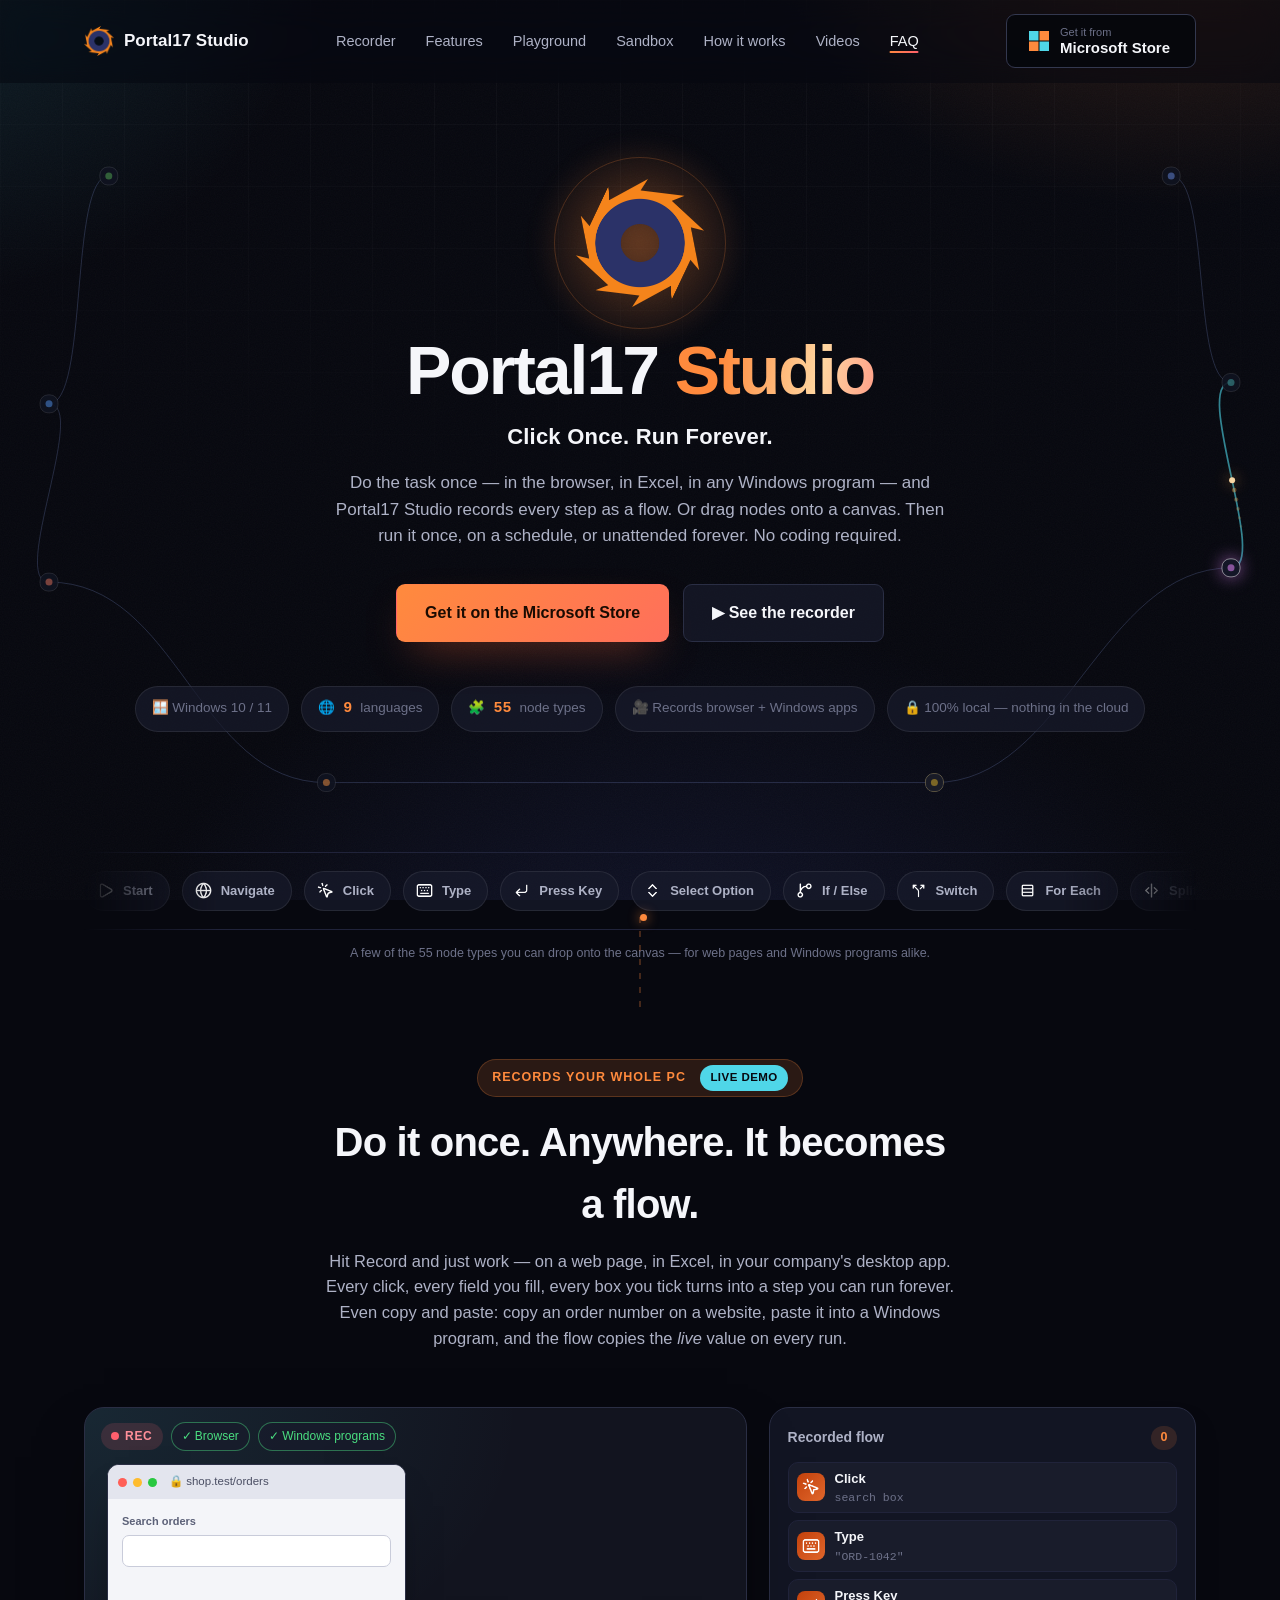
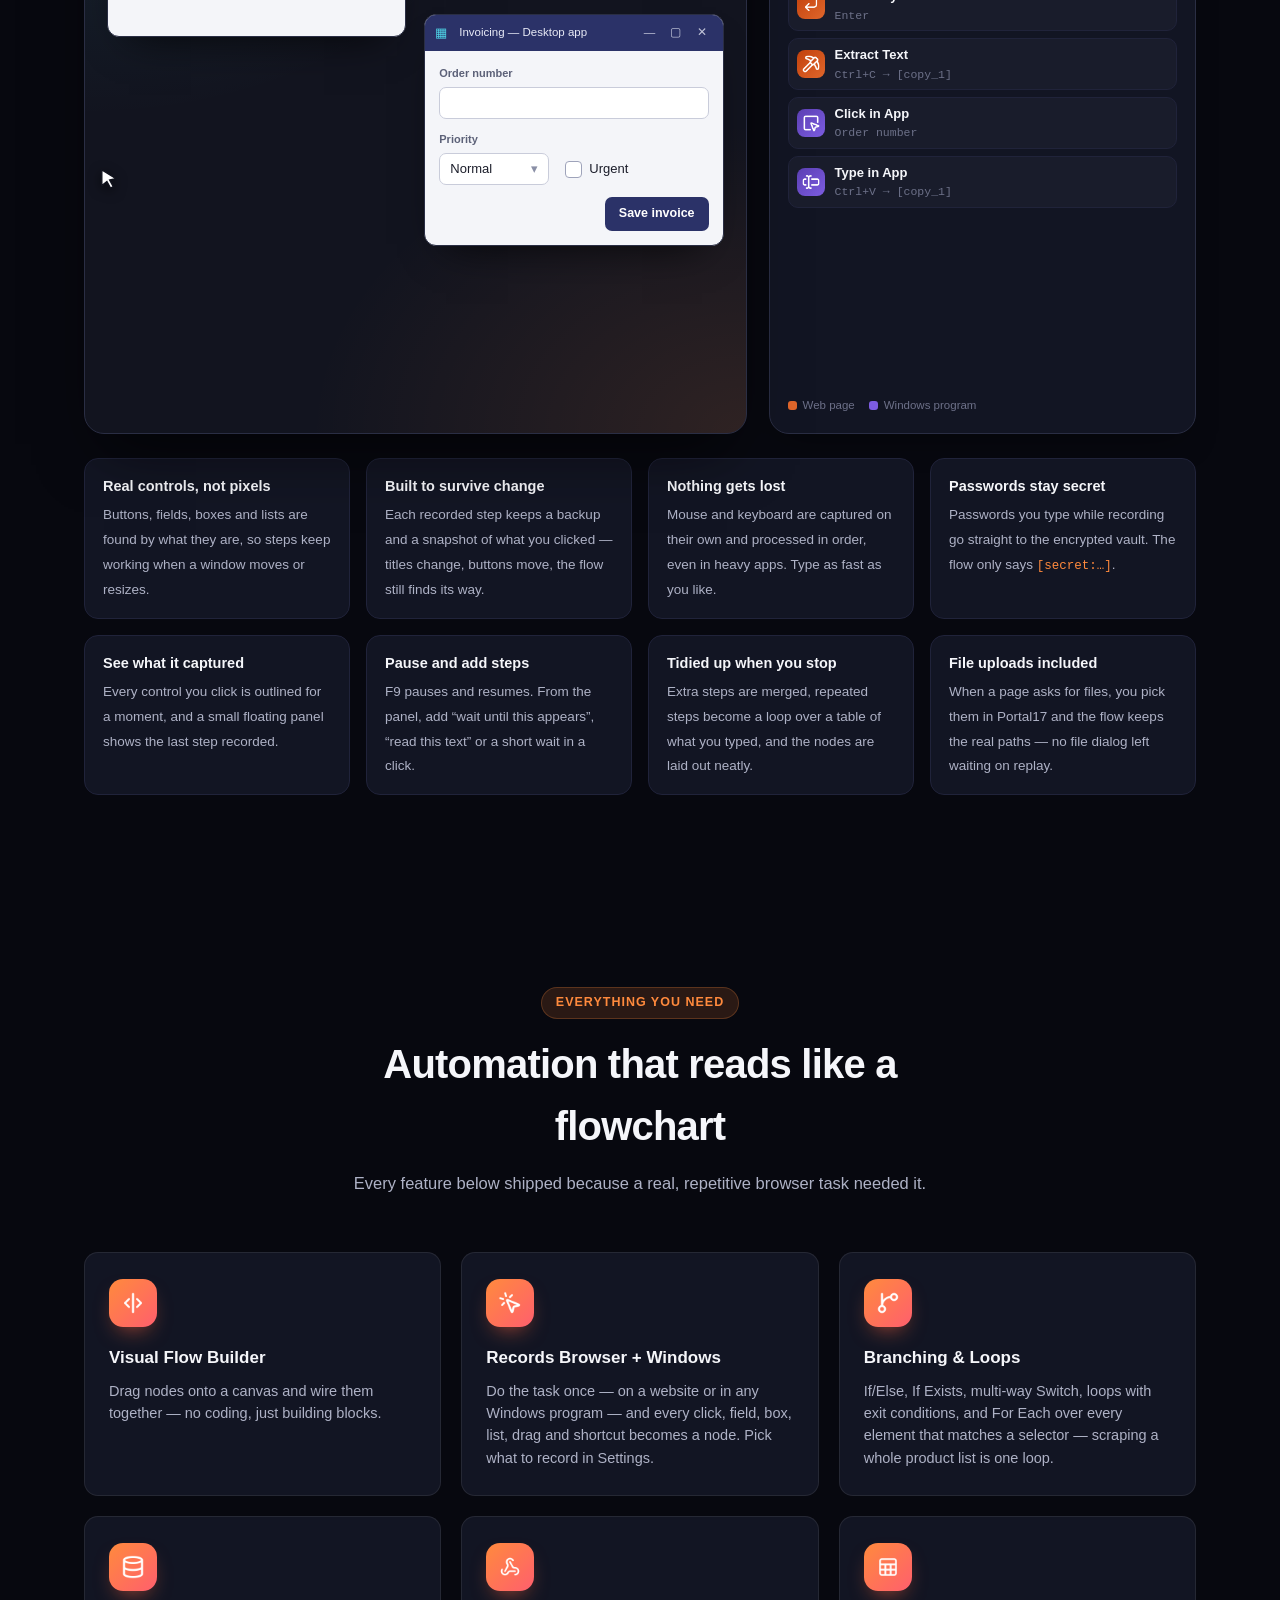
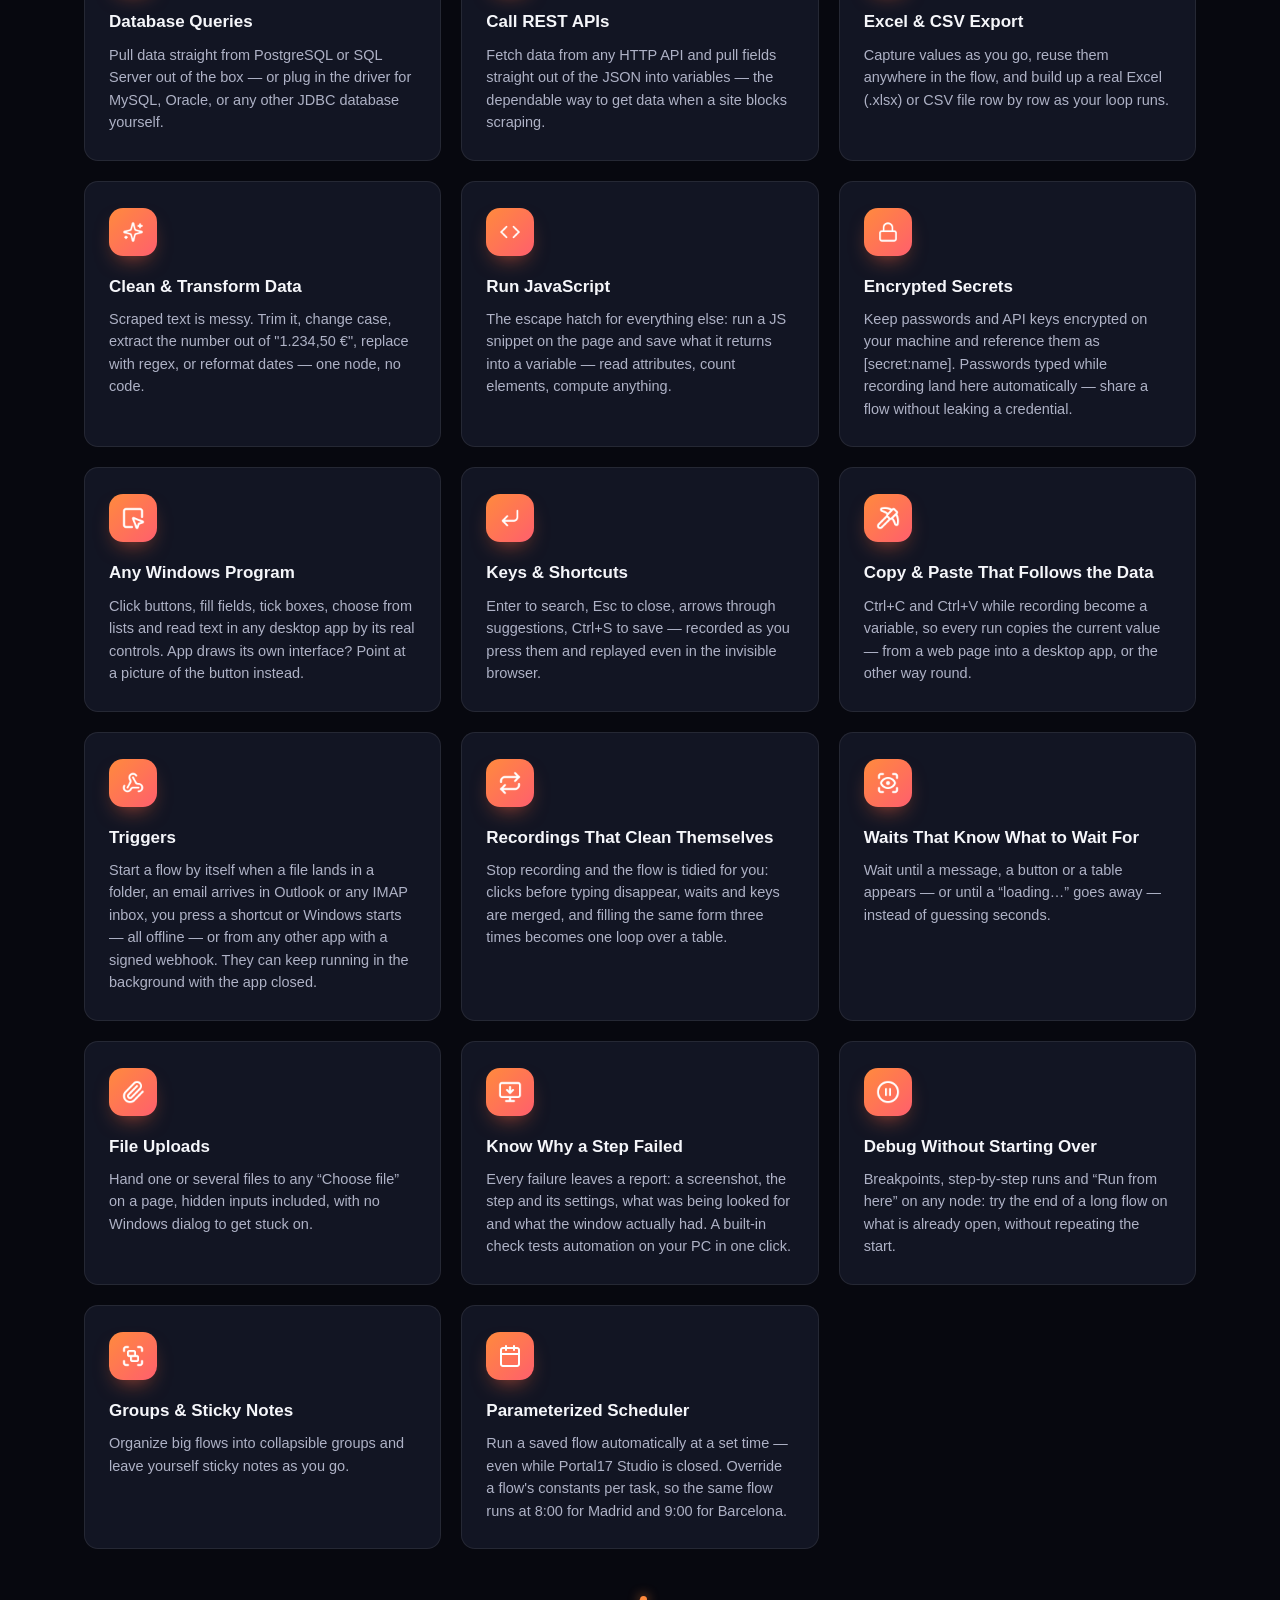
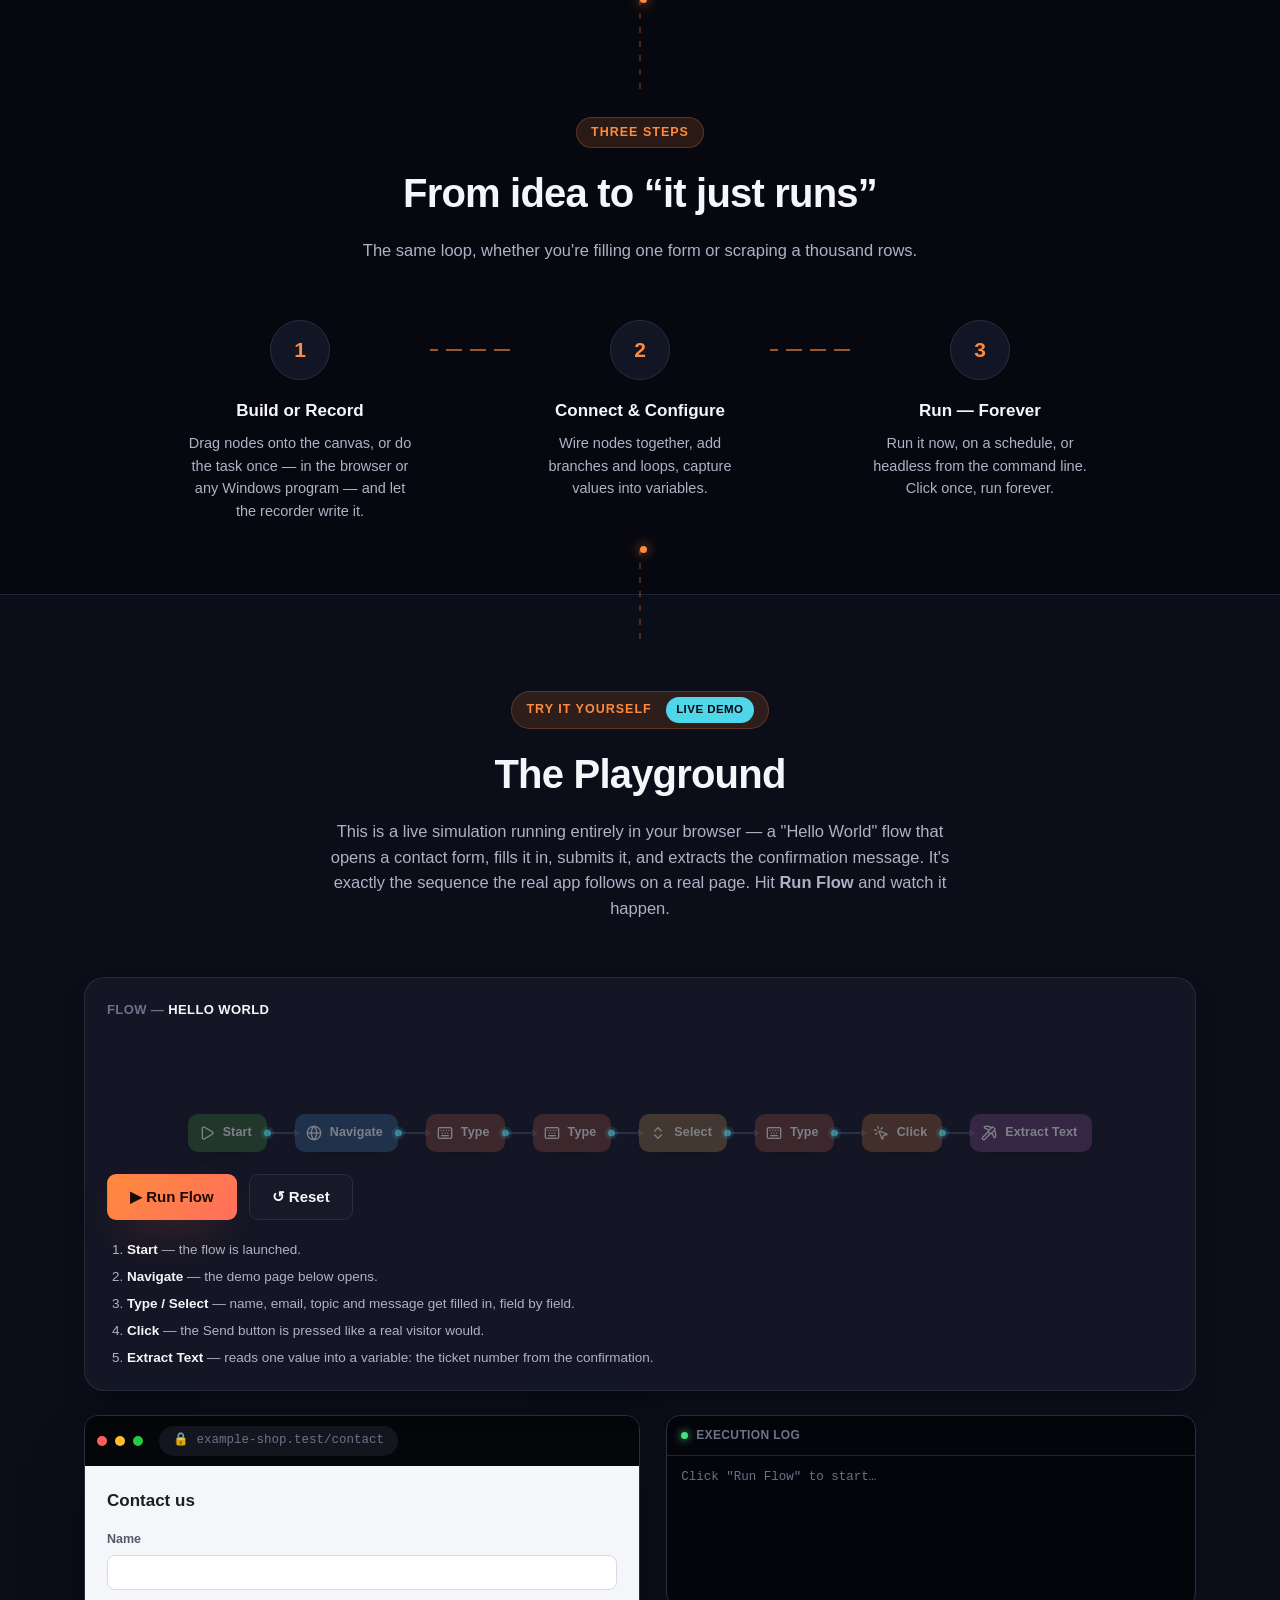
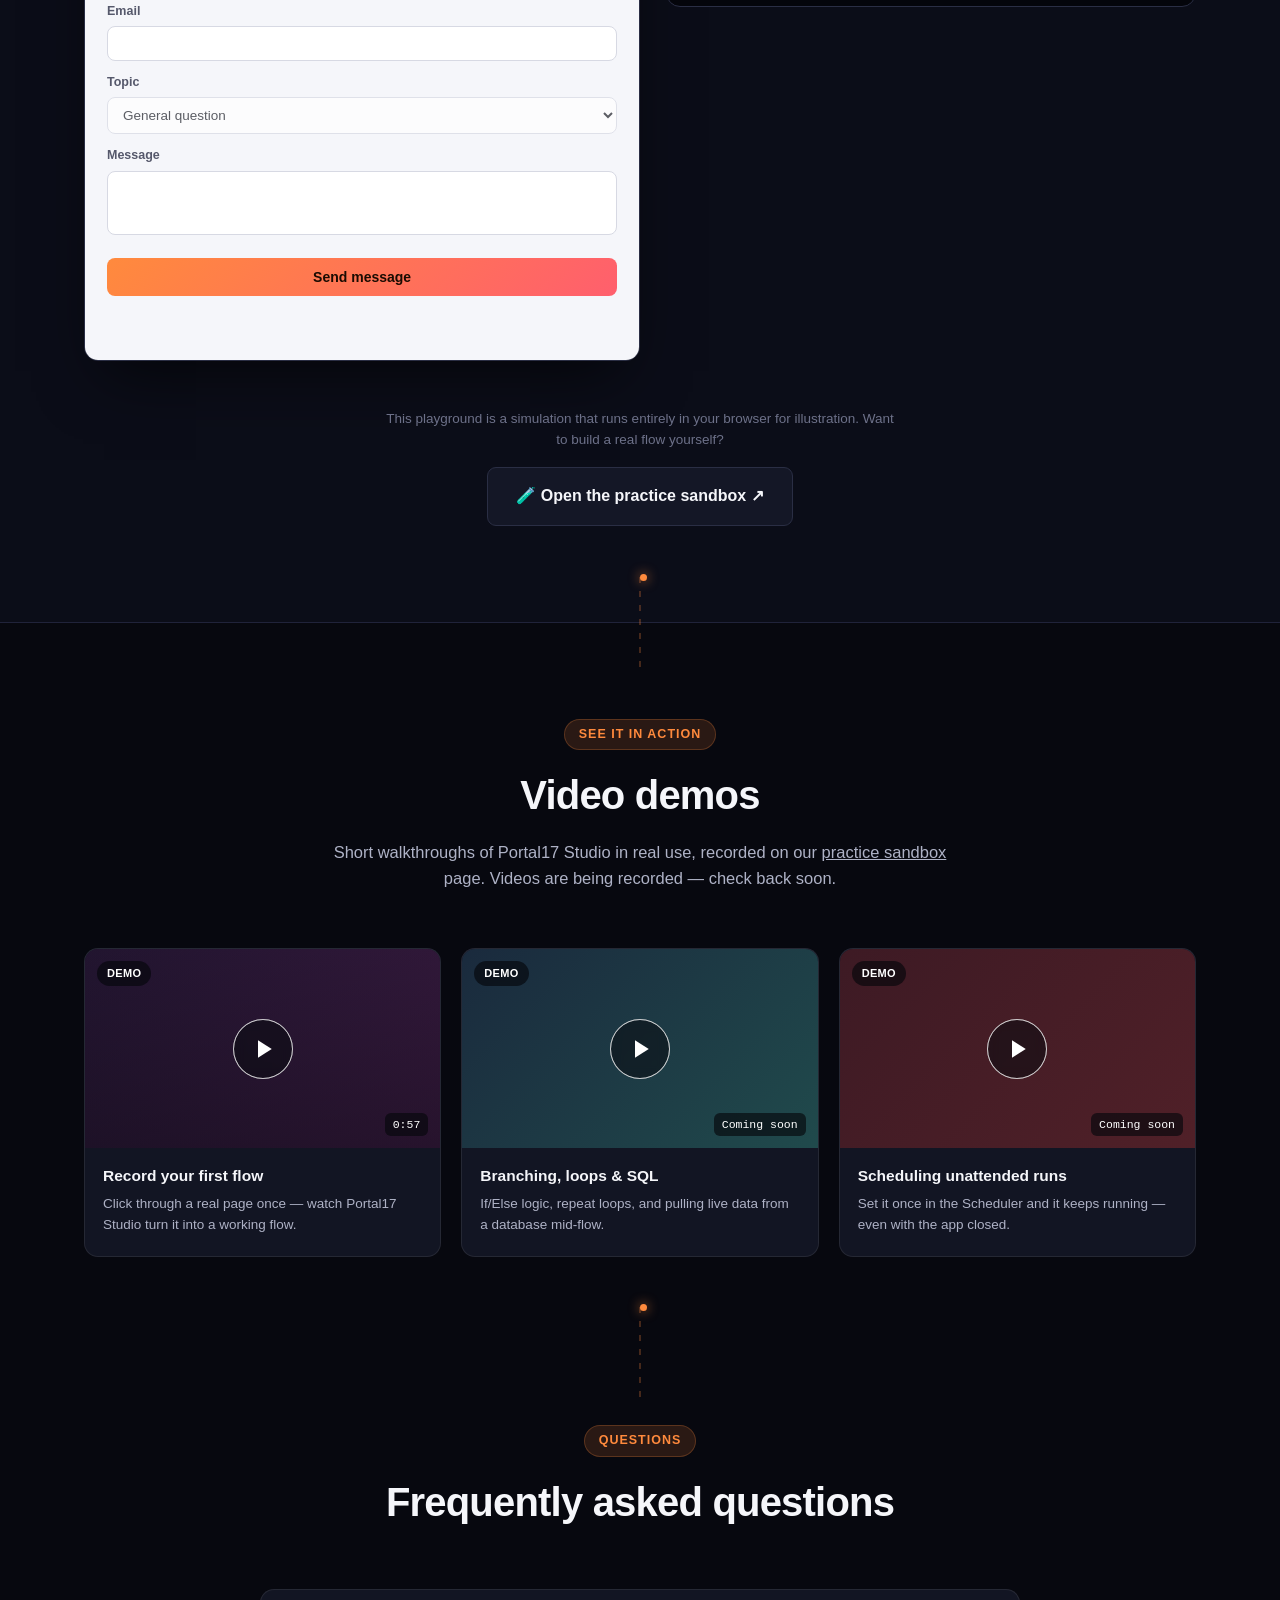
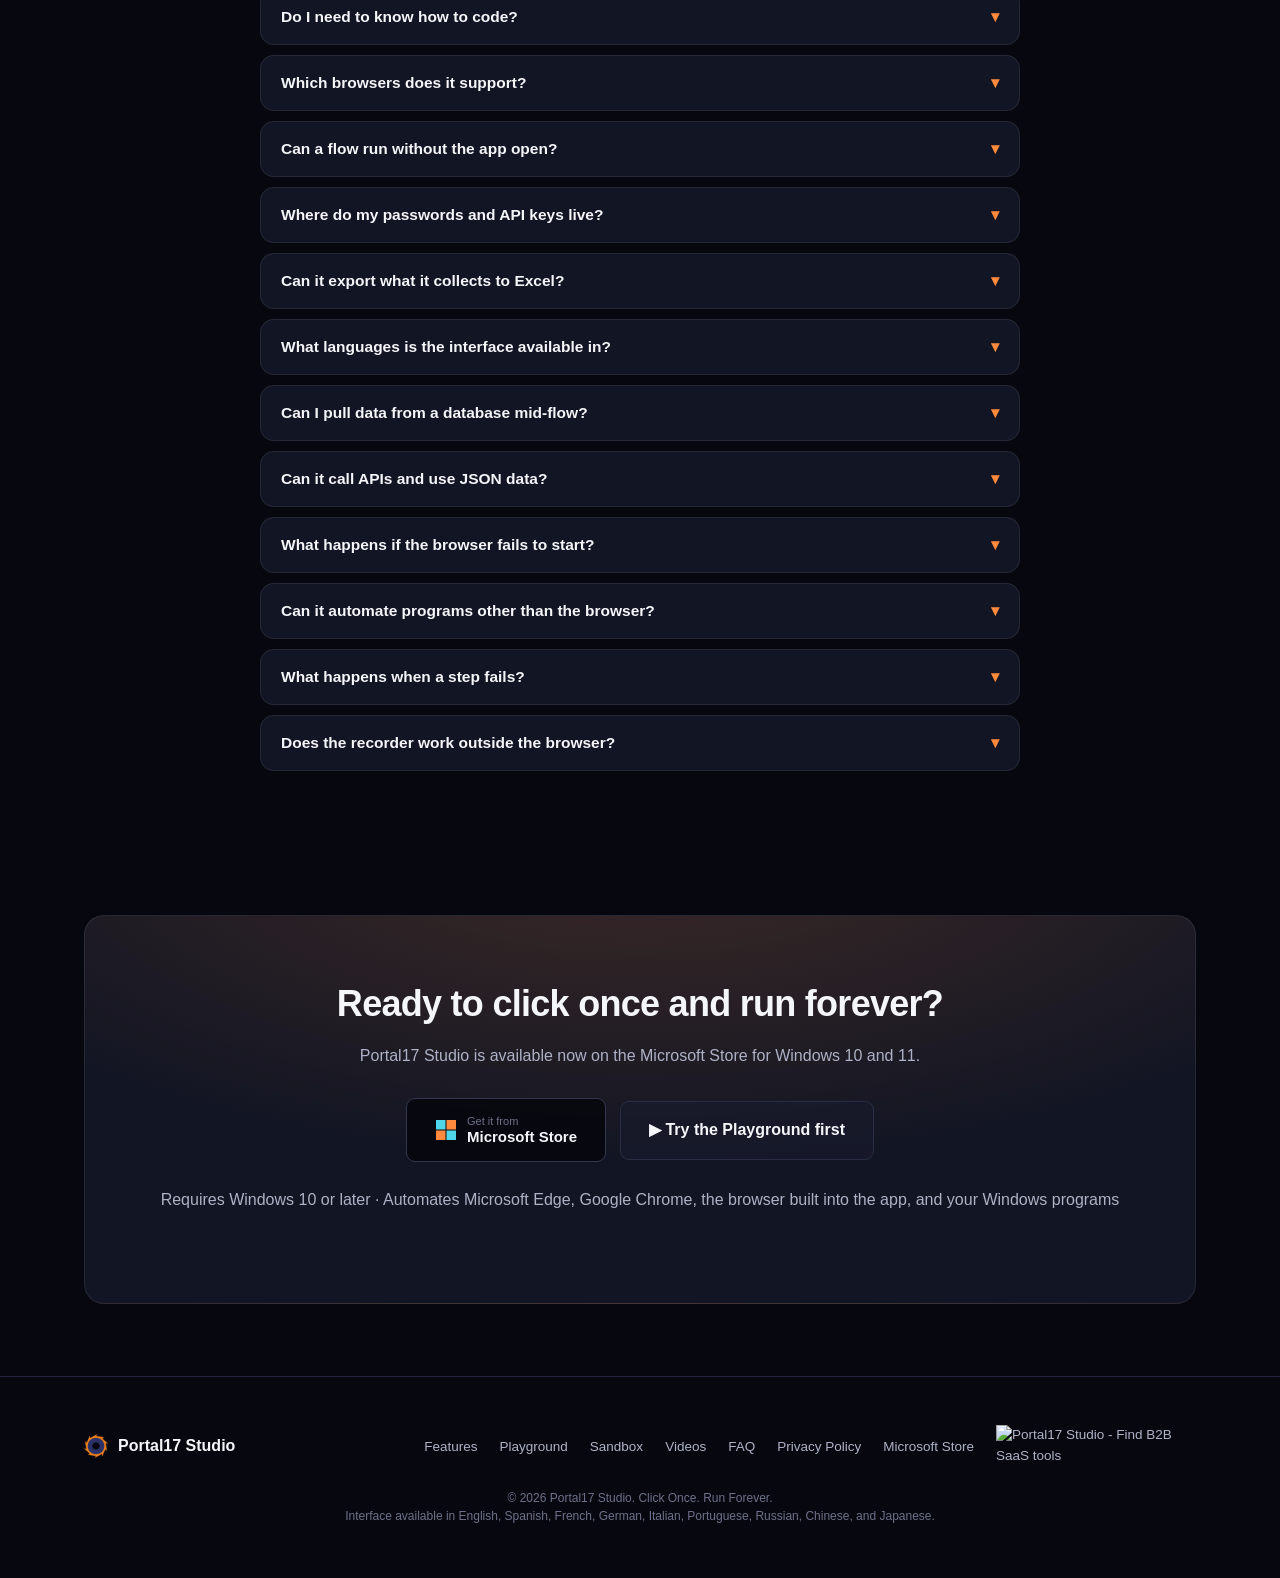
==== index.html @ 9a861558 "More nodes" ====
﻿<!DOCTYPE html>
<html lang="en">
<head>
<meta charset="UTF-8">
<meta name="viewport" content="width=device-width, initial-scale=1.0">
<title>Portal17 Studio — No-Code Automation for the Browser and Windows Apps</title>
<meta name="description" content="Portal17 Studio is no-code automation software for Windows: record what you do in the browser and in any Windows program, or build flows by dragging nodes. Fill forms, move data between web and desktop apps, extract data, and run flows on a schedule or from the command line. Available on the Microsoft Store.">
<meta name="keywords" content="browser automation, desktop automation, Windows app automation, RPA software, no-code automation, task automation software, record and replay, desktop recorder, automatizar navegador, automatizar Windows, automatización web, Windows automation tool">
<meta name="robots" content="index, follow">
<meta name="theme-color" content="#0a0b12">
<link rel="canonical" href="https://portal17studio.com/">

<meta property="og:type" content="website">
<meta property="og:site_name" content="Portal17 Studio">
<meta property="og:locale" content="en_US">
<meta property="og:url" content="https://portal17studio.com/">
<meta property="og:title" content="Portal17 Studio — No-Code Automation for the Browser and Windows Apps">
<meta property="og:description" content="Record what you do in the browser and in any Windows program — or drag nodes onto a canvas. No coding required. Click once, run forever.">
<meta property="og:image" content="https://portal17studio.com/assets/icon.png">

<meta name="twitter:card" content="summary_large_image">
<meta name="twitter:title" content="Portal17 Studio — No-Code Automation for the Browser and Windows Apps">
<meta name="twitter:description" content="Record what you do in the browser and in any Windows program — or drag nodes onto a canvas. No coding required. Click once, run forever.">
<meta name="twitter:image" content="https://portal17studio.com/assets/icon.png">

<link rel="icon" href="favicon.ico">
<link rel="stylesheet" href="css/style.css">

<script type="application/ld+json">
{
  "@context": "https://schema.org",
  "@type": "SoftwareApplication",
  "name": "Portal17 Studio",
  "url": "https://portal17studio.com/",
  "image": "https://portal17studio.com/assets/icon.png",
  "description": "Visual, node-based automation software for Windows. Record what you do in the browser and in any Windows program, or build flows by dragging nodes — no coding required. Fill forms, move data between web pages and desktop apps, extract data, and run flows on a schedule.",
  "applicationCategory": "BusinessApplication",
  "operatingSystem": "Windows 10, Windows 11",
  "inLanguage": ["en", "es", "fr", "de", "it", "pt", "ru", "zh", "ja"],
  "softwareHelp": "https://portal17studio.com/sandbox"
}
</script>
<script type="application/ld+json">
{
  "@context": "https://schema.org",
  "@type": "FAQPage",
  "mainEntity": [
    {
      "@type": "Question",
      "name": "Do I need to know how to code?",
      "acceptedAnswer": { "@type": "Answer", "text": "No. Flows are built by dragging nodes onto a canvas and connecting them, or by recording yourself performing the task once. No scripting required." }
    },
    {
      "@type": "Question",
      "name": "Which browsers does it support?",
      "acceptedAnswer": { "@type": "Answer", "text": "Microsoft Edge, Google Chrome, or the browser built into the app — pick your channel from Settings." }
    },
    {
      "@type": "Question",
      "name": "Can a flow run without the app open?",
      "acceptedAnswer": { "@type": "Answer", "text": "Yes. Use the built-in Scheduler to register a real Windows Scheduled Task, or trigger any saved flow from the command line in unattended mode — no window needed. Each scheduled task can even override the flow's constants, so one flow can run several times a day with different parameters." }
    },
    {
      "@type": "Question",
      "name": "Where do my passwords and API keys live?",
      "acceptedAnswer": { "@type": "Answer", "text": "In the encrypted Secrets vault, stored only on your machine — never inside the flow file. Your flow just references them as [secret:name], so you can share or back up a .portal file without leaking a single credential. Everything stays local; nothing is sent to any cloud." }
    },
    {
      "@type": "Question",
      "name": "Can it export what it collects to Excel?",
      "acceptedAnswer": { "@type": "Answer", "text": "Yes. The Export Excel node writes a real .xlsx file (and Export CSV covers plain CSV). Put it inside a loop and it builds the spreadsheet up one row per pass — headers are written automatically, and the Transform node cleans messy scraped values (prices, dates, spaces) before they land in a cell." }
    },
    {
      "@type": "Question",
      "name": "What languages is the interface available in?",
      "acceptedAnswer": { "@type": "Answer", "text": "English, Spanish, French, German, Italian, Portuguese, Russian, Chinese, and Japanese — switch anytime from Settings." }
    },
    {
      "@type": "Question",
      "name": "Can I pull data from a database mid-flow?",
      "acceptedAnswer": { "@type": "Answer", "text": "Yes, with the SQL Query node. PostgreSQL and SQL Server drivers are bundled — pick one and connect. MySQL, Oracle, or any other JDBC database works too: just drop that database's driver file into the app's drivers folder (one click opens it for you) and connect." }
    },
    {
      "@type": "Question",
      "name": "Can it call APIs and use JSON data?",
      "acceptedAnswer": { "@type": "Answer", "text": "Yes, with the Call API node. Make GET, POST, PUT, PATCH or DELETE requests, send headers and a body, then pull fields straight out of the JSON response into variables by their path. It's the reliable way to get data when a site blocks scraping." }
    },
    {
      "@type": "Question",
      "name": "What happens if the browser fails to start?",
      "acceptedAnswer": { "@type": "Answer", "text": "Portal17 Studio shows a clear warning instead of crashing, and disables Run/Record until you fix the browser settings and restart the engine — with one click, right from the toolbar." }
    },
    {
      "@type": "Question",
      "name": "Can it automate programs other than the browser?",
      "acceptedAnswer": { "@type": "Answer", "text": "Yes. The Windows app nodes work with the real controls of any program — click buttons, type into fields, tick boxes, choose from lists and read text — so they keep working when the window moves. For programs that draw their own interface you can point at a picture of the button instead. Launch Program, Wait for Window, Desktop Drag, Send Keys and Read Text on Screen (OCR) cover the rest." }
    },
    {
      "@type": "Question",
      "name": "Does the recorder work outside the browser?",
      "acceptedAnswer": { "@type": "Answer", "text": "Yes. In Settings → Recording, tick Browser, Windows programs, or both. Clicks, typing, check boxes, drop-downs, lists, drag and drop, the Enter key and shortcuts are all recorded as nodes — even copy and paste, which becomes a variable so the flow copies the live value on every run. Passwords you type are stored encrypted, never in the flow." }
    }
  ]
}
</script>
</head>
<body>
<div class="bg-glow"></div>

<!-- ============ NAV ============ -->
<header class="site-nav">
  <div class="container nav-inner" id="navInner">
    <a href="#top" class="brand">
      <img src="assets/icon.png" alt="Portal17 Studio logo">
      <span>Portal17 Studio</span>
    </a>
    <ul class="nav-links">
      <li><a href="#recorder">Recorder</a></li>
      <li><a href="#features">Features</a></li>
      <li><a href="#playground">Playground</a></li>
      <li><a href="sandbox">Sandbox</a></li>
      <li><a href="#how">How it works</a></li>
      <li><a href="#videos">Videos</a></li>
      <li><a href="#faq">FAQ</a></li>
    </ul>
    <div class="nav-cta">
      <a href="https://apps.microsoft.com/store/detail/9MX9PN25FSGB?cid=DevShareMCLPCS" class="btn btn-store" target="_blank" rel="noopener">
        <svg class="win-logo" viewBox="0 0 88 88" fill="none" xmlns="http://www.w3.org/2000/svg">
          <rect x="4" y="4" width="38" height="38" fill="#4fd6e8"/>
          <rect x="46" y="4" width="38" height="38" fill="#ff8a3d"/>
          <rect x="4" y="46" width="38" height="38" fill="#ff8a3d"/>
          <rect x="46" y="46" width="38" height="38" fill="#4fd6e8"/>
        </svg>
        <span class="store-label"><small>Get it from</small><strong>Microsoft Store</strong></span>
      </a>
      <button class="nav-toggle" id="navToggle" aria-label="Toggle menu">☰</button>
    </div>
  </div>
  <nav class="mobile-menu" id="mobileMenu">
    <a href="#recorder">Recorder</a>
    <a href="#features">Features</a>
    <a href="#playground">Playground</a>
    <a href="sandbox">Sandbox</a>
    <a href="#how">How it works</a>
    <a href="#videos">Videos</a>
    <a href="#faq">FAQ</a>
    <a href="https://apps.microsoft.com/store/detail/9MX9PN25FSGB?cid=DevShareMCLPCS" target="_blank" rel="noopener">Get it from Microsoft Store</a>
  </nav>
</header>

<div id="top"></div>

<!-- ============ HERO ============ -->
<section class="hero">
  <div class="container">
    <div class="hero-icon-wrap"><img src="assets/icon.png" alt="Portal17 Studio"></div>
    <h1>Portal17 <span class="accent-text">Studio</span></h1>
    <p class="hero-tagline">Click Once. Run Forever.</p>
    <p class="hero-sub">
      Do the task once — in the browser, in Excel, in any Windows program — and
      Portal17 Studio records every step as a flow. Or drag nodes onto a canvas.
      Then run it once, on a schedule, or unattended forever. No coding required.
    </p>
    <div class="hero-ctas">
      <a href="https://apps.microsoft.com/store/detail/9MX9PN25FSGB?cid=DevShareMCLPCS" class="btn btn-primary btn-lg" target="_blank" rel="noopener">Get it on the Microsoft Store</a>
      <a href="#recorder" class="btn btn-ghost btn-lg">▶ See the recorder</a>
    </div>
    <div class="hero-meta">
      <span>🪟 Windows 10 / 11</span>
      <span>🌐 <b data-count="9">9</b> languages</span>
      <span>🧩 <b data-count="55">55</b> node types</span>
      <span>🎥 Records browser + Windows apps</span>
      <span>🔒 100% local — nothing in the cloud</span>
    </div>
  </div>
</section>

<!-- ============ NODE MARQUEE ============
     Decorative strip of real node icons from the app. main.js duplicates the
     track so the loop closes without a seam. -->
<div class="container">
  <div class="node-marquee" aria-hidden="true">
    <div class="node-marquee-track">
      <span class="node-chip"><img src="assets/icons/start.png" alt="">Start</span>
      <span class="node-chip"><img src="assets/icons/navigate.png" alt="">Navigate</span>
      <span class="node-chip"><img src="assets/icons/click.png" alt="">Click</span>
      <span class="node-chip"><img src="assets/icons/type.png" alt="">Type</span>
      <span class="node-chip"><img src="assets/icons/press_key.png" alt="">Press Key</span>
      <span class="node-chip"><img src="assets/icons/select.png" alt="">Select Option</span>
      <span class="node-chip"><img src="assets/icons/if.png" alt="">If / Else</span>
      <span class="node-chip"><img src="assets/icons/switch.png" alt="">Switch</span>
      <span class="node-chip"><img src="assets/icons/foreach.png" alt="">For Each</span>
      <span class="node-chip"><img src="assets/icons/split.png" alt="">Split Variable</span>
      <span class="node-chip"><img src="assets/icons/set_variable.png" alt="">Set Variable</span>
      <span class="node-chip"><img src="assets/icons/transform.png" alt="">Transform</span>
      <span class="node-chip"><img src="assets/icons/extract_part.png" alt="">Extract Text</span>
      <span class="node-chip"><img src="assets/icons/code.png" alt="">Run JS</span>
      <span class="node-chip"><img src="assets/icons/api.png" alt="">Call API</span>
      <span class="node-chip"><img src="assets/icons/sql_query.png" alt="">SQL Query</span>
      <span class="node-chip"><img src="assets/icons/export_excel.png" alt="">Export Excel</span>
      <span class="node-chip"><img src="assets/icons/email.png" alt="">Send Email</span>
      <span class="node-chip"><img src="assets/icons/zip.png" alt="">Zip Folder</span>
      <span class="node-chip"><img src="assets/icons/calendar.png" alt="">Scheduler</span>
      <span class="node-chip chip-app"><img src="assets/icons/app_click.png" alt="">Click in App</span>
      <span class="node-chip chip-app"><img src="assets/icons/app_type.png" alt="">Type in App</span>
      <span class="node-chip chip-app"><img src="assets/icons/app_check.png" alt="">Check in App</span>
      <span class="node-chip chip-app"><img src="assets/icons/app_select.png" alt="">Select in App</span>
      <span class="node-chip chip-app"><img src="assets/icons/app_read.png" alt="">Read Text from App</span>
      <span class="node-chip chip-app"><img src="assets/icons/app_wait.png" alt="">Wait for App Element</span>
      <span class="node-chip"><img src="assets/icons/launch_program.png" alt="">Launch Program</span>
      <span class="node-chip"><img src="assets/icons/drag_drop_desktop.png" alt="">Desktop Drag</span>
      <span class="node-chip"><img src="assets/icons/screen_ocr.png" alt="">Read Text on Screen</span>
      <span class="node-chip"><img src="assets/icons/wait_window.png" alt="">Wait for Window</span>
      <span class="node-chip"><img src="assets/icons/screen_click.png" alt="">Click on Screen</span>
      <span class="node-chip"><img src="assets/icons/send_keys.png" alt="">Send Keys</span>
      <span class="node-chip"><img src="assets/icons/close_tab.png" alt="">Close Tab</span>
      <span class="node-chip"><img src="assets/icons/restart_browser.png" alt="">Restart Browser</span>
      <span class="node-chip"><img src="assets/icons/group_box.png" alt="">Group</span>
    </div>
  </div>
  <p class="marquee-caption">A few of the 55 node types you can drop onto the canvas — for web pages and Windows programs alike.</p>
</div>

<!-- ============ RECORDER ============
     Animated demo of the recorder: a cursor works across a web page and a
     Windows program, and every action pops into the recorded flow on the
     right. Driven by js/main.js (recorder demo); without JS it shows the
     finished flow. -->
<section id="recorder" class="recorder flow-step">
  <div class="container">
    <div class="section-header reveal">
      <span class="eyebrow">Records your whole PC <span class="demo-tag">Live demo</span></span>
      <h2>Do it once. Anywhere. It becomes a flow.</h2>
      <p>
        Hit Record and just work — on a web page, in Excel, in your company's desktop app.
        Every click, every field you fill, every box you tick turns into a step you can run forever.
        Even copy and paste: copy an order number on a website, paste it into a Windows program,
        and the flow copies the <em>live</em> value on every run.
      </p>
    </div>

    <div class="rec-demo reveal" id="recDemo">
      <div class="rec-stage" id="recStage">
        <div class="rec-toggles" aria-hidden="true">
          <span class="rec-badge"><i></i>REC</span>
          <span class="rec-toggle on">✓ Browser</span>
          <span class="rec-toggle on">✓ Windows programs</span>
        </div>

        <!-- web page -->
        <div class="rec-win rec-web">
          <div class="rec-win-bar"><span class="dot red"></span><span class="dot yellow"></span><span class="dot green"></span><span class="rec-url">🔒 shop.test/orders</span></div>
          <div class="rec-win-body">
            <div class="rec-field-label">Search orders</div>
            <div class="rec-input" data-rec="search"><span class="rec-text"></span><span class="rec-caret"></span></div>
            <div class="rec-result" data-rec="result">
              <span class="rec-result-tag">Order</span>
              <span class="rec-result-id" data-rec="orderid">ORD-1042</span>
              <span class="rec-result-name">Ana Ruiz · 3 items</span>
            </div>
          </div>
        </div>

        <!-- Windows program -->
        <div class="rec-win rec-app">
          <div class="rec-win-bar app"><span class="rec-app-icon">▦</span><span class="rec-url">Invoicing — Desktop app</span><span class="rec-winbtns">— ▢ ✕</span></div>
          <div class="rec-win-body">
            <div class="rec-field-label">Order number</div>
            <div class="rec-input" data-rec="appfield"><span class="rec-text"></span><span class="rec-caret"></span></div>
            <div class="rec-row">
              <div>
                <div class="rec-field-label">Priority</div>
                <div class="rec-combo" data-rec="combo"><span class="rec-text">Normal</span><span class="rec-chevron">▾</span></div>
              </div>
              <label class="rec-check" data-rec="check"><span class="rec-box"></span>Urgent</label>
            </div>
            <div class="rec-actions"><span class="rec-btn" data-rec="save">Save invoice</span></div>
          </div>
        </div>

        <div class="rec-cursor" id="recCursor" aria-hidden="true">
          <svg viewBox="0 0 24 24"><path d="M4 2l15 9.5-6.6 1.6 4 7.2-2.9 1.6-4-7.2L4 19z"/></svg>
          <span class="rec-keys" id="recKeys"></span>
        </div>
      </div>

      <div class="rec-flow">
        <div class="rec-flow-head">Recorded flow <span id="recCount">0</span></div>
        <ol class="rec-list" id="recList">
          <li class="rec-node web"><img src="assets/icons/click.png" alt=""><b>Click</b><small>search box</small></li>
          <li class="rec-node web"><img src="assets/icons/type.png" alt=""><b>Type</b><small>"ORD-1042"</small></li>
          <li class="rec-node web"><img src="assets/icons/press_key.png" alt=""><b>Press Key</b><small>Enter</small></li>
          <li class="rec-node web"><img src="assets/icons/extract_part.png" alt=""><b>Extract Text</b><small>Ctrl+C → [copy_1]</small></li>
          <li class="rec-node app"><img src="assets/icons/app_click.png" alt=""><b>Click in App</b><small>Order number</small></li>
          <li class="rec-node app"><img src="assets/icons/app_type.png" alt=""><b>Type in App</b><small>Ctrl+V → [copy_1]</small></li>
          <li class="rec-node app"><img src="assets/icons/app_select.png" alt=""><b>Select in App</b><small>Priority = High</small></li>
          <li class="rec-node app"><img src="assets/icons/app_check.png" alt=""><b>Check in App</b><small>Urgent ✓</small></li>
          <li class="rec-node app"><img src="assets/icons/app_click.png" alt=""><b>Click in App</b><small>Save invoice</small></li>
        </ol>
        <div class="rec-legend"><span class="web">Web page</span><span class="app">Windows program</span></div>
      </div>
    </div>

    <div class="rec-points">
      <div class="rec-point reveal"><b>Real controls, not pixels</b><span>Buttons, fields, boxes and lists are found by what they are, so steps keep working when a window moves or resizes.</span></div>
      <div class="rec-point reveal"><b>Built to survive change</b><span>Each recorded step keeps a backup and a snapshot of what you clicked — titles change, buttons move, the flow still finds its way.</span></div>
      <div class="rec-point reveal"><b>Nothing gets lost</b><span>Mouse and keyboard are captured on their own and processed in order, even in heavy apps. Type as fast as you like.</span></div>
      <div class="rec-point reveal"><b>Passwords stay secret</b><span>Passwords you type while recording go straight to the encrypted vault. The flow only says <code>[secret:…]</code>.</span></div>
      <div class="rec-point reveal"><b>See what it captured</b><span>Every control you click is outlined for a moment, and a small floating panel shows the last step recorded.</span></div>
      <div class="rec-point reveal"><b>Pause and add steps</b><span>F9 pauses and resumes. From the panel, add “wait until this appears”, “read this text” or a short wait in a click.</span></div>
      <div class="rec-point reveal"><b>Tidied up when you stop</b><span>Extra steps are merged, repeated steps become a loop over a table of what you typed, and the nodes are laid out neatly.</span></div>
      <div class="rec-point reveal"><b>File uploads included</b><span>When a page asks for files, you pick them in Portal17 and the flow keeps the real paths — no file dialog left waiting on replay.</span></div>
    </div>
  </div>
</section>

<!-- ============ FEATURES ============ -->
<section id="features">
  <div class="container">
    <div class="section-header reveal">
      <span class="eyebrow">Everything you need</span>
      <h2>Automation that reads like a flowchart</h2>
      <p>Every feature below shipped because a real, repetitive browser task needed it.</p>
    </div>
    <div class="feature-grid">

      <div class="feature-card reveal">
        <div class="feature-icon"><img src="assets/icons/split.png" alt=""></div>
        <h3>Visual Flow Builder</h3>
        <p>Drag nodes onto a canvas and wire them together — no coding, just building blocks.</p>
      </div>

      <div class="feature-card reveal">
        <div class="feature-icon"><img src="assets/icons/click.png" alt=""></div>
        <h3>Records Browser + Windows</h3>
        <p>Do the task once — on a website or in any Windows program — and every click, field, box, list, drag and shortcut becomes a node. Pick what to record in Settings.</p>
      </div>

      <div class="feature-card reveal">
        <div class="feature-icon"><img src="assets/icons/if.png" alt=""></div>
        <h3>Branching &amp; Loops</h3>
        <p>If/Else, If Exists, multi-way Switch, loops with exit conditions, and For Each over every element that matches a selector — scraping a whole product list is one loop.</p>
      </div>

      <div class="feature-card reveal">
        <div class="feature-icon"><img src="assets/icons/sql_query.png" alt=""></div>
        <h3>Database Queries</h3>
        <p>Pull data straight from PostgreSQL or SQL Server out of the box — or plug in the driver for MySQL, Oracle, or any other JDBC database yourself.</p>
      </div>

      <div class="feature-card reveal">
        <div class="feature-icon"><img src="assets/icons/api.png" alt=""></div>
        <h3>Call REST APIs</h3>
        <p>Fetch data from any HTTP API and pull fields straight out of the JSON into variables — the dependable way to get data when a site blocks scraping.</p>
      </div>

      <div class="feature-card reveal">
        <div class="feature-icon"><img src="assets/icons/export_excel.png" alt=""></div>
        <h3>Excel &amp; CSV Export</h3>
        <p>Capture values as you go, reuse them anywhere in the flow, and build up a real Excel (.xlsx) or CSV file row by row as your loop runs.</p>
      </div>

      <div class="feature-card reveal">
        <div class="feature-icon"><img src="assets/icons/transform.png" alt=""></div>
        <h3>Clean &amp; Transform Data</h3>
        <p>Scraped text is messy. Trim it, change case, extract the number out of "1.234,50 €", replace with regex, or reformat dates — one node, no code.</p>
      </div>

      <div class="feature-card reveal">
        <div class="feature-icon"><img src="assets/icons/code.png" alt=""></div>
        <h3>Run JavaScript</h3>
        <p>The escape hatch for everything else: run a JS snippet on the page and save what it returns into a variable — read attributes, count elements, compute anything.</p>
      </div>

      <div class="feature-card reveal">
        <div class="feature-icon"><img src="assets/icons/secrets.png" alt=""></div>
        <h3>Encrypted Secrets</h3>
        <p>Keep passwords and API keys encrypted on your machine and reference them as [secret:name]. Passwords typed while recording land here automatically — share a flow without leaking a credential.</p>
      </div>

      <div class="feature-card reveal">
        <div class="feature-icon"><img src="assets/icons/app_click.png" alt=""></div>
        <h3>Any Windows Program</h3>
        <p>Click buttons, fill fields, tick boxes, choose from lists and read text in any desktop app by its real controls. App draws its own interface? Point at a picture of the button instead.</p>
      </div>

      <div class="feature-card reveal">
        <div class="feature-icon"><img src="assets/icons/press_key.png" alt=""></div>
        <h3>Keys &amp; Shortcuts</h3>
        <p>Enter to search, Esc to close, arrows through suggestions, Ctrl+S to save — recorded as you press them and replayed even in the invisible browser.</p>
      </div>

      <div class="feature-card reveal">
        <div class="feature-icon"><img src="assets/icons/extract_part.png" alt=""></div>
        <h3>Copy &amp; Paste That Follows the Data</h3>
        <p>Ctrl+C and Ctrl+V while recording become a variable, so every run copies the current value — from a web page into a desktop app, or the other way round.</p>
      </div>

      <div class="feature-card reveal">
        <div class="feature-icon"><img src="assets/icons/webhook.png" alt=""></div>
        <h3>Triggers</h3>
        <p>Start a flow by itself when a file lands in a folder, an email arrives in Outlook or any IMAP inbox, you press a shortcut or Windows starts &mdash; all offline &mdash; or from any other app with a signed webhook. They can keep running in the background with the app closed.</p>
      </div>

      <div class="feature-card reveal">
        <div class="feature-icon"><img src="assets/icons/loop.png" alt=""></div>
        <h3>Recordings That Clean Themselves</h3>
        <p>Stop recording and the flow is tidied for you: clicks before typing disappear, waits and keys are merged, and filling the same form three times becomes one loop over a table.</p>
      </div>

      <div class="feature-card reveal">
        <div class="feature-icon"><img src="assets/icons/wait_element.png" alt=""></div>
        <h3>Waits That Know What to Wait For</h3>
        <p>Wait until a message, a button or a table appears — or until a “loading…” goes away — instead of guessing seconds.</p>
      </div>

      <div class="feature-card reveal">
        <div class="feature-icon"><img src="assets/icons/upload_file.png" alt=""></div>
        <h3>File Uploads</h3>
        <p>Hand one or several files to any “Choose file” on a page, hidden inputs included, with no Windows dialog to get stuck on.</p>
      </div>

      <div class="feature-card reveal">
        <div class="feature-icon"><img src="assets/icons/desktop_screenshot.png" alt=""></div>
        <h3>Know Why a Step Failed</h3>
        <p>Every failure leaves a report: a screenshot, the step and its settings, what was being looked for and what the window actually had. A built-in check tests automation on your PC in one click.</p>
      </div>

      <div class="feature-card reveal">
        <div class="feature-icon"><img src="assets/icons/pause.png" alt=""></div>
        <h3>Debug Without Starting Over</h3>
        <p>Breakpoints, step-by-step runs and “Run from here” on any node: try the end of a long flow on what is already open, without repeating the start.</p>
      </div>

      <div class="feature-card reveal">
        <div class="feature-icon"><img src="assets/icons/group_box.png" alt=""></div>
        <h3>Groups &amp; Sticky Notes</h3>
        <p>Organize big flows into collapsible groups and leave yourself sticky notes as you go.</p>
      </div>

      <div class="feature-card reveal">
        <div class="feature-icon"><img src="assets/icons/calendar.png" alt=""></div>
        <h3>Parameterized Scheduler</h3>
        <p>Run a saved flow automatically at a set time — even while Portal17 Studio is closed. Override a flow's constants per task, so the same flow runs at 8:00 for Madrid and 9:00 for Barcelona.</p>
      </div>

    </div>
  </div>
</section>

<!-- ============ HOW IT WORKS ============ -->
<section id="how" class="tight flow-step">
  <div class="container">
    <div class="section-header reveal">
      <span class="eyebrow">Three steps</span>
      <h2>From idea to “it just runs”</h2>
      <p>The same loop, whether you're filling one form or scraping a thousand rows.</p>
    </div>
    <div class="how-steps">
      <div class="how-step reveal">
        <div class="how-num">1</div>
        <h3>Build or Record</h3>
        <p>Drag nodes onto the canvas, or do the task once — in the browser or any Windows program — and let the recorder write it.</p>
      </div>
      <div class="how-wire"></div>
      <div class="how-step reveal">
        <div class="how-num">2</div>
        <h3>Connect &amp; Configure</h3>
        <p>Wire nodes together, add branches and loops, capture values into variables.</p>
      </div>
      <div class="how-wire"></div>
      <div class="how-step reveal">
        <div class="how-num">3</div>
        <h3>Run — Forever</h3>
        <p>Run it now, on a schedule, or headless from the command line. Click once, run forever.</p>
      </div>
    </div>
  </div>
</section>

<!-- ============ PLAYGROUND ============ -->
<section id="playground" class="playground flow-step">
  <div class="container">
    <div class="section-header reveal">
      <span class="eyebrow">Try it yourself <span class="demo-tag">Live demo</span></span>
      <h2>The Playground</h2>
      <p>
        This is a live simulation running entirely in your browser — a "Hello World" flow
        that opens a contact form, fills it in, submits it, and extracts the confirmation
        message. It's exactly the sequence the real app follows on a real page. Hit
        <strong>Run Flow</strong> and watch it happen.
      </p>
    </div>

    <!-- flow canvas: its own full-width row so the node chain always has
         room to breathe and never needs horizontal scrolling -->
    <div class="pg-panel reveal">
      <div class="pg-panel-header">Flow — <strong>Hello World</strong></div>

      <div class="pg-canvas" id="pgCanvas">
        <div class="pg-node" data-step="1" style="--node-color:#186b18;">
          <div class="pg-node-chip"><img src="assets/icons/start.png" alt=""><span class="pg-node-label">Start</span></div>
          <div class="pg-node-tip">Every flow begins here. Nothing runs before this node fires.</div>
        </div>
        <div class="pg-wire"></div>
        <div class="pg-node" data-step="2" style="--node-color:#18569e;">
          <div class="pg-node-chip"><img src="assets/icons/navigate.png" alt=""><span class="pg-node-label">Navigate</span></div>
          <div class="pg-node-tip">Opens the target page — here, our demo contact form.</div>
        </div>
        <div class="pg-wire"></div>
        <div class="pg-node" data-step="3" style="--node-color:#8c3527;">
          <div class="pg-node-chip"><img src="assets/icons/type.png" alt=""><span class="pg-node-label">Type</span></div>
          <div class="pg-node-tip">Types the name into the Name field, one character at a time.</div>
        </div>
        <div class="pg-wire"></div>
        <div class="pg-node" data-step="4" style="--node-color:#8c3527;">
          <div class="pg-node-chip"><img src="assets/icons/type.png" alt=""><span class="pg-node-label">Type</span></div>
          <div class="pg-node-tip">Types the email address into the Email field.</div>
        </div>
        <div class="pg-wire"></div>
        <div class="pg-node" data-step="5" style="--node-color:#8c5f23;">
          <div class="pg-node-chip"><img src="assets/icons/select.png" alt=""><span class="pg-node-label">Select</span></div>
          <div class="pg-node-tip">Picks an option from the Topic dropdown.</div>
        </div>
        <div class="pg-wire"></div>
        <div class="pg-node" data-step="6" style="--node-color:#8c3527;">
          <div class="pg-node-chip"><img src="assets/icons/type.png" alt=""><span class="pg-node-label">Type</span></div>
          <div class="pg-node-tip">Types the message into the Message field.</div>
        </div>
        <div class="pg-wire"></div>
        <div class="pg-node" data-step="7" style="--node-color:#994717;">
          <div class="pg-node-chip"><img src="assets/icons/click.png" alt=""><span class="pg-node-label">Click</span></div>
          <div class="pg-node-tip">Presses the Send message button and waits for the page to respond.</div>
        </div>
        <div class="pg-wire"></div>
        <div class="pg-node" data-step="8" style="--node-color:#713585;">
          <div class="pg-node-chip"><img src="assets/icons/extract_part.png" alt=""><span class="pg-node-label">Extract Text</span></div>
          <div class="pg-node-tip">Reads the ticket number from the confirmation into a variable — one Extract Text node captures one value.</div>
        </div>
      </div>

      <div class="pg-controls">
        <button id="pgRun" class="btn btn-primary">▶ Run Flow</button>
        <button id="pgReset" class="btn btn-ghost">↺ Reset</button>
      </div>

      <ol class="pg-steps-explainer">
        <li><strong>Start</strong> — the flow is launched.</li>
        <li><strong>Navigate</strong> — the demo page below opens.</li>
        <li><strong>Type / Select</strong> — name, email, topic and message get filled in, field by field.</li>
        <li><strong>Click</strong> — the Send button is pressed like a real visitor would.</li>
        <li><strong>Extract Text</strong> — reads one value into a variable: the ticket number from the confirmation.</li>
      </ol>
    </div>

    <!-- fake browser + console, side by side below the flow -->
    <div class="pg-demo-row">
      <div class="reveal">
        <div class="fake-browser">
          <div class="fake-browser-bar">
            <span class="dot red"></span><span class="dot yellow"></span><span class="dot green"></span>
            <div class="fake-url">🔒 example-shop.test/contact</div>
          </div>
          <div class="fake-page">
            <h3>Contact us</h3>
            <label for="pgName">Name</label>
            <input id="pgName" type="text" readonly>
            <label for="pgEmail">Email</label>
            <input id="pgEmail" type="text" readonly>
            <label for="pgTopic">Topic</label>
            <select id="pgTopic" disabled>
              <option>General question</option>
              <option>Support</option>
              <option>Billing</option>
            </select>
            <label for="pgMessage">Message</label>
            <textarea id="pgMessage" readonly></textarea>
            <button id="pgSubmit" class="fake-submit" disabled>Send message</button>
            <div id="pgConfirmation" class="pg-confirmation"></div>
          </div>
        </div>
      </div>

      <div class="reveal">
        <div class="pg-console">
          <div class="pg-console-header">Execution log</div>
          <div class="pg-console-body" id="pgConsoleBody">
            <p class="muted">Click "Run Flow" to start…</p>
          </div>
        </div>

        <div class="pg-vars" id="pgVars"></div>
      </div>
    </div>

    <div class="pg-sandbox-cta reveal">
      <p>
        This playground is a simulation that runs entirely in your browser for illustration.
        Want to build a real flow yourself?
      </p>
      <a href="sandbox" class="btn btn-ghost btn-lg">🧪 Open the practice sandbox ↗</a>
    </div>
  </div>
</section>

<!-- ============ VIDEOS ============ -->
<section id="videos" class="flow-step">
  <div class="container">
    <div class="section-header reveal">
      <span class="eyebrow">See it in action</span>
      <h2>Video demos</h2>
      <p>Short walkthroughs of Portal17 Studio in real use, recorded on our <a href="sandbox">practice sandbox</a> page. Videos are being recorded — check back soon.</p>
    </div>

    <div class="video-grid">

      <div class="video-card reveal">
        <div class="video-thumb vthumb-1" data-video="assets/videos/demo-recording.mp4" data-title="Record your first flow">
          <video class="video-thumb-media" src="assets/videos/demo-recording.mp4#t=9"
                 preload="metadata" muted playsinline tabindex="-1" aria-hidden="true"></video>
          <span class="video-badge">Demo</span>
          <span class="video-len">0:57</span>
          <button class="play-btn" aria-label="Play video">
            <svg viewBox="0 0 24 24"><path d="M8 5v14l11-7z"/></svg>
          </button>
        </div>
        <div class="video-card-body">
          <h3>Record your first flow</h3>
          <p>Click through a real page once — watch Portal17 Studio turn it into a working flow.</p>
        </div>
      </div>

      <div class="video-card reveal">
        <div class="video-thumb vthumb-2" data-video="assets/videos/demo-branching.mp4" data-title="Branching, loops &amp; SQL">
          <span class="video-badge">Demo</span>
          <button class="play-btn" aria-label="Play video">
            <svg viewBox="0 0 24 24"><path d="M8 5v14l11-7z"/></svg>
          </button>
          <span class="video-len">Coming soon</span>
        </div>
        <div class="video-card-body">
          <h3>Branching, loops &amp; SQL</h3>
          <p>If/Else logic, repeat loops, and pulling live data from a database mid-flow.</p>
        </div>
      </div>

      <div class="video-card reveal">
        <div class="video-thumb vthumb-3" data-video="assets/videos/demo-scheduler.mp4" data-title="Scheduling unattended runs">
          <span class="video-badge">Demo</span>
          <button class="play-btn" aria-label="Play video">
            <svg viewBox="0 0 24 24"><path d="M8 5v14l11-7z"/></svg>
          </button>
          <span class="video-len">Coming soon</span>
        </div>
        <div class="video-card-body">
          <h3>Scheduling unattended runs</h3>
          <p>Set it once in the Scheduler and it keeps running — even with the app closed.</p>
        </div>
      </div>

    </div>
  </div>
</section>

<!-- video modal -->
<div class="video-modal" id="videoModal">
  <div class="video-modal-inner">
    <div class="video-modal-head">
      <h4 id="videoModalTitle">Demo</h4>
      <button class="video-modal-close" id="videoModalClose" aria-label="Close">✕</button>
    </div>
    <div id="videoModalBody"></div>
  </div>
</div>

<!-- ============ FAQ ============ -->
<section id="faq" class="tight flow-step">
  <div class="container">
    <div class="section-header reveal">
      <span class="eyebrow">Questions</span>
      <h2>Frequently asked questions</h2>
    </div>
    <div class="faq-list">

      <div class="faq-item reveal">
        <button class="faq-q">Do I need to know how to code? <span class="chev">▾</span></button>
        <div class="faq-a"><div class="faq-a-inner">No. Flows are built by dragging nodes onto a canvas and connecting them, or by recording yourself performing the task once. No scripting required.</div></div>
      </div>

      <div class="faq-item reveal">
        <button class="faq-q">Which browsers does it support? <span class="chev">▾</span></button>
        <div class="faq-a"><div class="faq-a-inner">Microsoft Edge, Google Chrome, or the browser built into the app — pick your channel from Settings.</div></div>
      </div>

      <div class="faq-item reveal">
        <button class="faq-q">Can a flow run without the app open? <span class="chev">▾</span></button>
        <div class="faq-a"><div class="faq-a-inner">Yes. Use the built-in Scheduler to register a real Windows Scheduled Task, or trigger any saved flow from the command line in unattended mode — no window needed. Each scheduled task can even override the flow's constants, so one flow can run several times a day with different parameters. Triggers (folders, email, shortcuts, webhooks) can also run in the background, starting with Windows, while the app is closed.</div></div>
      </div>

      <div class="faq-item reveal">
        <button class="faq-q">Where do my passwords and API keys live? <span class="chev">▾</span></button>
        <div class="faq-a"><div class="faq-a-inner">In the encrypted Secrets vault, stored only on your machine — never inside the flow file. Your flow just references them as [secret:name], so you can share or back up a .portal file without leaking a single credential. Everything stays local; nothing is sent to any cloud.</div></div>
      </div>

      <div class="faq-item reveal">
        <button class="faq-q">Can it export what it collects to Excel? <span class="chev">▾</span></button>
        <div class="faq-a"><div class="faq-a-inner">Yes. The Export Excel node writes a real .xlsx file (and Export CSV covers plain CSV). Put it inside a loop and it builds the spreadsheet up one row per pass — headers are written automatically, and the Transform node cleans messy scraped values (prices, dates, spaces) before they land in a cell.</div></div>
      </div>

      <div class="faq-item reveal">
        <button class="faq-q">What languages is the interface available in? <span class="chev">▾</span></button>
        <div class="faq-a"><div class="faq-a-inner">English, Spanish, French, German, Italian, Portuguese, Russian, Chinese, and Japanese — switch anytime from Settings.</div></div>
      </div>

      <div class="faq-item reveal">
        <button class="faq-q">Can I pull data from a database mid-flow? <span class="chev">▾</span></button>
        <div class="faq-a"><div class="faq-a-inner">Yes, with the SQL Query node. PostgreSQL and SQL Server drivers are bundled — pick one and connect. MySQL, Oracle, or any other JDBC database works too: just drop that database's driver file into the app's drivers folder (one click opens it for you) and connect.</div></div>
      </div>

      <div class="faq-item reveal">
        <button class="faq-q">Can it call APIs and use JSON data? <span class="chev">▾</span></button>
        <div class="faq-a"><div class="faq-a-inner">Yes, with the Call API node. Make GET, POST, PUT, PATCH or DELETE requests, send headers and a body, then pull fields straight out of the JSON response into variables by their path. It's the reliable way to get data when a site blocks scraping.</div></div>
      </div>

      <div class="faq-item reveal">
        <button class="faq-q">What happens if the browser fails to start? <span class="chev">▾</span></button>
        <div class="faq-a"><div class="faq-a-inner">Portal17 Studio shows a clear warning instead of crashing, and disables Run/Record until you fix the browser settings and restart the engine — with one click, right from the toolbar.</div></div>
      </div>

      <div class="faq-item reveal">
        <button class="faq-q">Can it automate programs other than the browser? <span class="chev">▾</span></button>
        <div class="faq-a"><div class="faq-a-inner">Yes. The Windows app nodes work with the real controls of any program — click buttons, type into fields, tick boxes, choose from lists and read text — so they keep working when the window moves. For programs that draw their own interface you can point at a picture of the button instead. Launch Program, Wait for Window, Desktop Drag, Send Keys and Read Text on Screen (OCR) cover the rest.</div></div>
      </div>

      <div class="faq-item reveal">
        <button class="faq-q">What happens when a step fails? <span class="chev">▾</span></button>
        <div class="faq-a"><div class="faq-a-inner">You choose per node: retry, stop the flow, carry on, or follow a separate error path. Each failure also saves a report with a screenshot, the node's settings and what the program window contained at that moment, so you can see why without running it again. Help → Check tests automation on your computer and tells you in plain words what works.</div></div>
      </div>

      <div class="faq-item reveal">
        <button class="faq-q">Does the recorder work outside the browser? <span class="chev">▾</span></button>
        <div class="faq-a"><div class="faq-a-inner">Yes. In Settings → Recording, tick Browser, Windows programs, or both. Clicks, typing, check boxes, drop-downs, lists, drag and drop, the Enter key and shortcuts are all recorded as nodes — even copy and paste, which becomes a variable so the flow copies the live value on every run. Passwords you type are stored encrypted, never in the flow.</div></div>
      </div>

    </div>
  </div>
</section>

<!-- ============ DOWNLOAD ============ -->
<section id="download" class="tight">
  <div class="container">
    <div class="download-panel reveal">
      <h2>Ready to click once and run forever?</h2>
      <p>Portal17 Studio is available now on the Microsoft Store for Windows 10 and 11.</p>
      <div class="download-ctas">
        <a href="https://apps.microsoft.com/store/detail/9MX9PN25FSGB?cid=DevShareMCLPCS" class="btn btn-store btn-lg" target="_blank" rel="noopener">
          <svg class="win-logo" viewBox="0 0 88 88" fill="none" xmlns="http://www.w3.org/2000/svg">
            <rect x="4" y="4" width="38" height="38" fill="#4fd6e8"/>
            <rect x="46" y="4" width="38" height="38" fill="#ff8a3d"/>
            <rect x="4" y="46" width="38" height="38" fill="#ff8a3d"/>
            <rect x="46" y="46" width="38" height="38" fill="#4fd6e8"/>
          </svg>
          <span class="store-label"><small>Get it from</small><strong>Microsoft Store</strong></span>
        </a>
        <a href="#playground" class="btn btn-ghost btn-lg">▶ Try the Playground first</a>
      </div>
      <p class="download-req">Requires Windows 10 or later · Automates Microsoft Edge, Google Chrome, the browser built into the app, and your Windows programs</p>
    </div>
  </div>
</section>

<!-- ============ FOOTER ============ -->
<footer class="site-footer">
  <div class="container">
    <div class="footer-inner">
      <div class="footer-brand">
        <img src="assets/icon.png" alt="Portal17 Studio">
        <span>Portal17 Studio</span>
      </div>
      <ul class="footer-links">
        <li><a href="#features">Features</a></li>
        <li><a href="#playground">Playground</a></li>
        <li><a href="sandbox">Sandbox</a></li>
        <li><a href="#videos">Videos</a></li>
        <li><a href="#faq">FAQ</a></li>
        <li><a href="privacy">Privacy Policy</a></li>
        <li><a href="https://apps.microsoft.com/store/detail/9MX9PN25FSGB?cid=DevShareMCLPCS" target="_blank" rel="noopener">Microsoft Store</a></li>
		<li><a href="https://saasbrowser.com/en/saas/1584023/portal17-studio" target="_blank" rel="noopener"><img src="https://static-files.saasbrowser.com/saas-browser-badge-17.svg" alt="Portal17 Studio - Find B2B SaaS tools" width="200" /></a></li>
		<!--<li><a href="https://viberank.dev/apps/Portal17%20Studio" target="_blank" rel="noopener noreferrer"><img src="https://viberank.dev/badge?app=Portal17%20Studio&theme=dark" alt="Portal17 Studio on VibeRank" /></a></li>-->
	  </ul>
    </div>
    <p class="footer-fine">
      © <span id="year"></span> Portal17 Studio. Click Once. Run Forever.<br>
      Interface available in English, Spanish, French, German, Italian, Portuguese, Russian, Chinese, and Japanese.
    </p>
  </div>
</footer>

<script src="js/main.js"></script>
</body>
</html>
---- css/style.css ----
/* Portal17 Studio — marketing site
   Plain CSS, no build step. Custom properties drive the whole palette so
   the site stays easy to reskin without hunting through selectors.

   Layout note: effects that need a pointer position (card spotlights) read
   --mx/--my, which js/main.js writes on hover. Everything degrades to a
   plain, readable page if that script never runs. */

:root {
  /* surfaces */
  --bg: #07080f;
  --bg-alt: #0b0d18;
  --panel: #12141f;
  --panel-alt: #191c2b;
  --border: #2a2e44;
  --border-soft: #20233a;

  /* Translucent panels that let the aurora show through.
     backdrop-filter is deliberately NOT used on content surfaces: blurring
     the backdrop of a dozen large cards forces a re-blur on every scroll
     frame and made the page stutter. It is reserved for the few elements
     that genuinely sit on top of moving content — the nav, the sticky
     bars, tooltips and modals. */
  --glass: rgba(24, 27, 44, 0.72);
  --glass-strong: rgba(18, 20, 33, 0.92);
  --hairline: rgba(255, 255, 255, 0.08);

  /* text */
  --text: #f5f6fa;
  --text-dim: #aeb2c6;
  --text-faint: #6d7189;

  /* brand */
  --accent: #ff8a3d;
  --accent-2: #ff5f6d;
  --accent-soft: rgba(255, 138, 61, 0.14);
  --indigo: #2b3268;
  --indigo-lift: #3d47a0;
  --cyan: #4fd6e8;
  --success: #4ade80;

  --grad-brand: linear-gradient(135deg, var(--accent), var(--accent-2));
  --grad-cool: linear-gradient(135deg, var(--cyan), var(--indigo-lift));

  --radius-lg: 20px;
  --radius-md: 14px;
  --radius-sm: 9px;

  --shadow-lg: 0 30px 60px -20px rgba(0, 0, 0, 0.65);
  --shadow-md: 0 16px 32px -16px rgba(0, 0, 0, 0.5);
  --shadow-glow: 0 18px 44px -18px rgba(255, 106, 61, 0.55);

  /* one easing curve for everything that moves, so the whole page feels
     like it was animated by the same hand */
  --ease: cubic-bezier(0.22, 1, 0.36, 1);
  --ease-soft: cubic-bezier(0.4, 0, 0.2, 1);

  --font: -apple-system, "Segoe UI Variable", "Segoe UI", Inter, Roboto, Helvetica, Arial, sans-serif;
  --font-mono: "Cascadia Code", "Consolas", "SFMono-Regular", Menlo, monospace;
}

* { box-sizing: border-box; }

html { scroll-behavior: smooth; scroll-padding-top: 90px; }

body {
  margin: 0;
  background: var(--bg);
  color: var(--text);
  font-family: var(--font);
  line-height: 1.55;
  -webkit-font-smoothing: antialiased;
  overflow-x: hidden;
}

img { max-width: 100%; display: block; }

a { color: inherit; }

::selection { background: rgba(255, 138, 61, 0.28); color: #fff; }

:focus-visible {
  outline: 2px solid var(--accent);
  outline-offset: 3px;
  border-radius: 4px;
}

/* ---------- scrollbar ---------- */

* { scrollbar-width: thin; scrollbar-color: #2f3450 transparent; }
::-webkit-scrollbar { width: 11px; height: 11px; }
::-webkit-scrollbar-track { background: transparent; }
::-webkit-scrollbar-thumb {
  background: #2f3450;
  border: 3px solid var(--bg);
  border-radius: 999px;
}
::-webkit-scrollbar-thumb:hover { background: #43496e; }

/* ---------- back to top ----------
   Injected by main.js; only appears once there is a page to come back up. */

.to-top {
  position: fixed;
  right: 24px;
  bottom: 24px;
  z-index: 120;
  width: 46px;
  height: 46px;
  display: grid;
  place-items: center;
  border-radius: 50%;
  border: 1px solid var(--border);
  background: var(--glass-strong);
  color: var(--text-dim);
  font-size: 17px;
  cursor: pointer;
  opacity: 0;
  visibility: hidden;
  transform: translateY(12px);
  transition: opacity 0.3s var(--ease-soft), transform 0.3s var(--ease),
              visibility 0.3s, color 0.2s var(--ease-soft), border-color 0.2s var(--ease-soft);
}
.to-top.show { opacity: 1; visibility: visible; transform: none; }
.to-top:hover { color: var(--accent); border-color: var(--accent); transform: translateY(-3px); }
@media (max-width: 640px) { .to-top { right: 14px; bottom: 14px; } }

.container {
  width: 100%;
  max-width: 1160px;
  margin: 0 auto;
  padding: 0 24px;
}

/* ---------- background system ----------
   Three stacked layers, all behind the content and all inert to the
   pointer: drifting aurora blobs, a faint blueprint grid that fades out
   towards the bottom, and a static grain that keeps the large flat areas
   from banding on wide gradients. */

.bg-glow {
  position: fixed;
  inset: 0;
  z-index: -1;
  pointer-events: none;
  background: var(--bg);
  overflow: hidden;
}

.bg-glow::before {
  content: "";
  position: absolute;
  inset: -25%;
  background:
    radial-gradient(38% 42% at 78% 6%, rgba(255, 138, 61, 0.20), transparent 62%),
    radial-gradient(34% 40% at 12% 14%, rgba(79, 214, 232, 0.13), transparent 62%),
    radial-gradient(46% 46% at 52% 92%, rgba(61, 71, 160, 0.20), transparent 64%);
  animation: aurora-drift 26s var(--ease-soft) infinite alternate;
}

.bg-glow::after {
  content: "";
  position: absolute;
  inset: 0;
  background-image:
    linear-gradient(rgba(255, 255, 255, 0.028) 1px, transparent 1px),
    linear-gradient(90deg, rgba(255, 255, 255, 0.028) 1px, transparent 1px);
  background-size: 62px 62px;
  -webkit-mask-image: radial-gradient(120% 80% at 50% 0%, #000 20%, transparent 78%);
  mask-image: radial-gradient(120% 80% at 50% 0%, #000 20%, transparent 78%);
}

@keyframes aurora-drift {
  0%   { transform: translate3d(0, 0, 0) scale(1); }
  50%  { transform: translate3d(-3%, 2%, 0) scale(1.08); }
  100% { transform: translate3d(2%, -2%, 0) scale(1.04); }
}

/* grain overlay — sits above the aurora but still below all content */
.grain {
  position: fixed;
  inset: 0;
  z-index: -1;
  pointer-events: none;
  opacity: 0.035;
  background-image: url("data:image/svg+xml,%3Csvg xmlns='http://www.w3.org/2000/svg' width='140' height='140'%3E%3Cfilter id='n'%3E%3CfeTurbulence type='fractalNoise' baseFrequency='0.85' numOctaves='3'/%3E%3C/filter%3E%3Crect width='140' height='140' filter='url(%23n)'/%3E%3C/svg%3E");
}

/* ---------- scroll progress ---------- */

.scroll-progress {
  position: fixed;
  top: 0;
  left: 0;
  right: 0;
  height: 2px;
  z-index: 300;
  pointer-events: none;
  background: transparent;
}
.scroll-progress span {
  display: block;
  height: 100%;
  width: var(--progress, 0%);
  background: linear-gradient(90deg, var(--cyan), var(--accent), var(--accent-2));
  box-shadow: 0 0 14px rgba(255, 138, 61, 0.65);
  transition: width 0.1s linear;
}

/* ---------- buttons ---------- */

.btn {
  position: relative;
  display: inline-flex;
  align-items: center;
  justify-content: center;
  gap: 10px;
  padding: 13px 22px;
  border-radius: var(--radius-sm);
  font-size: 15px;
  font-weight: 600;
  font-family: inherit;
  text-decoration: none;
  border: 1px solid transparent;
  cursor: pointer;
  overflow: hidden;
  isolation: isolate;
  transition: transform 0.25s var(--ease), box-shadow 0.25s var(--ease),
              background 0.25s var(--ease-soft), border-color 0.25s var(--ease-soft), color 0.25s var(--ease-soft);
  white-space: nowrap;
}
.btn:active { transform: translateY(1px) scale(0.99); }

/* A disabled button has to look disabled — several exercises in the sandbox
   depend on the visitor seeing that a control is not ready yet. */
.btn:disabled,
.btn[disabled] {
  opacity: 0.42;
  cursor: not-allowed;
  box-shadow: none;
  filter: grayscale(0.35);
}
.btn:disabled:hover,
.btn[disabled]:hover {
  transform: none;
  box-shadow: none;
  border-color: var(--border);
  color: inherit;
}
.btn:disabled::after { display: none; }

/* sheen that sweeps across on hover */
.btn::after {
  content: "";
  position: absolute;
  inset: 0;
  z-index: -1;
  background: linear-gradient(105deg, transparent 30%, rgba(255, 255, 255, 0.28) 48%, transparent 62%);
  transform: translateX(-120%);
  transition: transform 0.7s var(--ease);
}
.btn:hover::after { transform: translateX(120%); }

.btn-primary {
  background: var(--grad-brand);
  background-size: 160% 160%;
  color: #1a0b02;
  box-shadow: var(--shadow-glow);
}
.btn-primary:hover {
  box-shadow: 0 20px 48px -14px rgba(255, 106, 61, 0.75);
  transform: translateY(-2px);
  background-position: 100% 0;
}

.btn-ghost {
  background: var(--glass);
  color: var(--text);
  border-color: var(--border);
}
.btn-ghost:hover {
  border-color: var(--accent);
  color: var(--accent);
  transform: translateY(-2px);
  box-shadow: 0 14px 30px -18px rgba(255, 138, 61, 0.8);
}

.btn-store {
  background: rgba(5, 7, 12, 0.85);
  border: 1px solid #33384f;
  color: var(--text);
  padding: 11px 22px 11px 18px;
}
.btn-store:hover { border-color: var(--cyan); transform: translateY(-2px); box-shadow: 0 14px 30px -18px rgba(79, 214, 232, 0.7); }
.btn-store .win-logo { width: 22px; height: 22px; flex: none; transition: transform 0.35s var(--ease); }
.btn-store:hover .win-logo { transform: rotate(90deg); }
.btn-store .store-label {
  display: flex;
  flex-direction: column;
  align-items: flex-start;
  line-height: 1.15;
}
.btn-store .store-label small { font-weight: 400; color: var(--text-faint); font-size: 11px; }
.btn-store .store-label strong { font-size: 15px; }

.btn-lg { padding: 16px 28px; font-size: 16px; }

/* ---------- nav ---------- */

.site-nav {
  position: sticky;
  top: 0;
  z-index: 100;
  background: rgba(7, 8, 15, 0.55);
  backdrop-filter: blur(16px) saturate(140%);
  -webkit-backdrop-filter: blur(16px) saturate(140%);
  border-bottom: 1px solid transparent;
  transition: background 0.3s var(--ease-soft), border-color 0.3s var(--ease-soft),
              box-shadow 0.3s var(--ease-soft);
}

/* position:sticky + backdrop-filter is the one combination the comment
   above --glass warns about: a sticky bar has to re-blur whatever's
   scrolling behind it on EVERY frame, for as long as it's on screen --
   which for the nav is the entire page, not just while a card scrolls
   past. Desktop Safari/Chrome shrug it off; iOS Safari does not, and
   that's the actual stutter reported while scrolling. A solid,
   near-opaque bar reads the same at this height with none of the cost. */
@media (max-width: 880px) {
  .site-nav {
    backdrop-filter: none;
    -webkit-backdrop-filter: none;
    background: rgba(7, 8, 15, 0.94);
  }
}
.site-nav.scrolled {
  background: rgba(7, 8, 15, 0.86);
  border-bottom-color: var(--border-soft);
  box-shadow: 0 12px 30px -24px rgba(0, 0, 0, 0.9);
}

.nav-inner {
  display: flex;
  align-items: center;
  justify-content: space-between;
  gap: 24px;
  padding-top: 14px;
  padding-bottom: 14px;
  transition: padding 0.3s var(--ease-soft);
}
.site-nav.scrolled .nav-inner { padding-top: 9px; padding-bottom: 9px; }

.brand {
  display: flex;
  align-items: center;
  gap: 10px;
  font-weight: 700;
  font-size: 17px;
  text-decoration: none;
  color: var(--text);
}
.brand img {
  width: 30px;
  height: 30px;
  transition: transform 0.6s var(--ease), filter 0.3s var(--ease-soft);
}
.brand:hover img { transform: rotate(180deg); filter: drop-shadow(0 0 10px rgba(255, 138, 61, 0.6)); }

.nav-links {
  display: flex;
  align-items: center;
  gap: 30px;
  list-style: none;
  margin: 0;
  padding: 0;
}
.nav-links a {
  position: relative;
  text-decoration: none;
  color: var(--text-dim);
  font-size: 14.5px;
  font-weight: 500;
  padding: 4px 0;
  transition: color 0.2s var(--ease-soft);
}
/* underline grows from the centre instead of just recolouring the label */
.nav-links a::after {
  content: "";
  position: absolute;
  left: 50%;
  bottom: 0;
  width: 0;
  height: 2px;
  border-radius: 2px;
  background: var(--grad-brand);
  transform: translateX(-50%);
  transition: width 0.28s var(--ease);
}
.nav-links a:hover,
.nav-links a.active { color: var(--text); }
.nav-links a:hover::after,
.nav-links a.active::after { width: 100%; }

.nav-cta { display: flex; align-items: center; gap: 12px; }
/* Same rendered size on every page: the Store button's two-line label +
   icon (index.html) is naturally bigger than a plain one-line "Back to
   site" link (sandbox.html/privacy.html) -- without this the header ends
   up a different size depending on which page you're on, jumping visibly
   when navigating between them. min-height/min-width (not height/width) so
   the content still centers via .btn's own align-items/justify-content. */
.nav-cta .btn { min-height: 54px; min-width: 190px; }

.nav-toggle {
  display: none;
  background: var(--glass);
  border: 1px solid var(--border);
  border-radius: var(--radius-sm);
  width: 42px;
  height: 38px;
  color: var(--text);
  font-size: 18px;
  cursor: pointer;
}

@media (max-width: 880px) {
  .nav-links, .nav-cta .btn-store { display: none; }
  .nav-toggle { display: inline-flex; align-items: center; justify-content: center; }
  .nav-inner.menu-open + .mobile-menu,
  .mobile-menu.open { display: flex; }
}

.mobile-menu {
  display: none;
  flex-direction: column;
  gap: 4px;
  padding: 8px 24px 20px;
  border-top: 1px solid var(--border-soft);
  background: rgba(7, 8, 15, 0.92);
  backdrop-filter: blur(16px);
  -webkit-backdrop-filter: blur(16px);
  animation: menu-in 0.32s var(--ease);
}
.mobile-menu a {
  text-decoration: none;
  color: var(--text-dim);
  padding: 10px 4px;
  font-weight: 500;
  border-bottom: 1px solid var(--border-soft);
}
.mobile-menu a:last-child { border-bottom: none; }

@keyframes menu-in {
  from { opacity: 0; transform: translateY(-8px); }
  to { opacity: 1; transform: translateY(0); }
}

/* ---------- hero ---------- */

.hero {
  position: relative;
  padding: 96px 0 64px;
  min-height: 640px;
  display: flex;
  align-items: center;
  text-align: center;
  overflow: hidden;
}

/* The running flow graph drawn by main.js. The mask cuts a hole through the
   middle of it so the headline never has to compete with a wire, and the
   flow reads as something happening *around* the message. */
.hero-canvas {
  position: absolute;
  inset: 0;
  width: 100%;
  height: 100%;
  z-index: 0;
  pointer-events: none;
  -webkit-mask-image: radial-gradient(52% 46% at 50% 50%, transparent 0%, rgba(0, 0, 0, 0.35) 58%, #000 80%);
  mask-image: radial-gradient(52% 46% at 50% 50%, transparent 0%, rgba(0, 0, 0, 0.35) 58%, #000 80%);
}

@media (max-width: 880px) {
  .hero { min-height: 0; display: block; padding-top: 64px; }
  /* main.js skips creating .hero-canvas altogether below this same
     880px breakpoint (see the comment there), so there's never an
     element for this rule to apply to on a phone -- nothing to style. */
}
.hero .container { position: relative; z-index: 1; }

.hero-badge {
  display: inline-flex;
  align-items: center;
  gap: 8px;
  padding: 7px 14px;
  border-radius: 999px;
  background: var(--glass);
  border: 1px solid var(--border);
  font-size: 13px;
  color: var(--text-dim);
  margin-bottom: 26px;
}
.hero-badge .dot { width: 7px; height: 7px; border-radius: 50%; background: var(--success); box-shadow: 0 0 0 3px rgba(74, 222, 128, 0.18); }

/* On load the hero assembles itself top-down; the logo then keeps floating
   once its entrance is over (hence the delay on the second animation). */
.hero-icon-wrap,
.hero h1,
.hero-tagline,
.hero-sub,
.hero-ctas,
.hero-meta { animation: hero-rise 0.9s var(--ease) backwards; }

.hero h1 { animation-delay: 0.08s; }
.hero-tagline { animation-delay: 0.16s; }
.hero-sub { animation-delay: 0.24s; }
.hero-ctas { animation-delay: 0.32s; }
.hero-meta { animation-delay: 0.4s; }

@keyframes hero-rise {
  from { opacity: 0; transform: translateY(24px); filter: blur(8px); }
  to { opacity: 1; transform: none; filter: none; }
}

.hero-icon-wrap {
  position: relative;
  width: 128px;
  height: 128px;
  margin: 0 auto 28px;
  animation: hero-rise 0.9s var(--ease) backwards,
             hero-float 7s ease-in-out 0.9s infinite;
}
.hero-icon-wrap::before {
  content: "";
  position: absolute;
  inset: -46px;
  background: radial-gradient(circle, rgba(255, 138, 61, 0.38), transparent 68%);
  filter: blur(8px);
  animation: pulse-glow 3.6s ease-in-out infinite;
}
/* slow halo ring that keeps the logo feeling "live" without spinning it */
.hero-icon-wrap::after {
  content: "";
  position: absolute;
  inset: -22px;
  border-radius: 50%;
  border: 1px solid rgba(255, 138, 61, 0.22);
  animation: halo-ring 4.4s var(--ease-soft) infinite;
}
.hero-icon-wrap img { position: relative; width: 100%; height: 100%; }

@keyframes pulse-glow {
  0%, 100% { transform: scale(1); opacity: 0.85; }
  50% { transform: scale(1.12); opacity: 1; }
}
@keyframes halo-ring {
  0% { transform: scale(0.86); opacity: 0.9; }
  100% { transform: scale(1.35); opacity: 0; }
}
@keyframes hero-float {
  0%, 100% { transform: translateY(0); }
  50% { transform: translateY(-10px); }
}

.hero h1 {
  font-size: clamp(40px, 6.4vw, 68px);
  margin: 0 0 14px;
  font-weight: 800;
  letter-spacing: -0.03em;
  line-height: 1.05;
}
.hero h1 .accent-text {
  background: linear-gradient(100deg, var(--accent) 10%, #ffd6a0 30%, var(--accent-2) 55%, var(--accent) 80%);
  background-size: 250% 100%;
  -webkit-background-clip: text;
  background-clip: text;
  color: transparent;
  animation: shimmer 7s linear infinite;
}

@keyframes shimmer {
  to { background-position: 250% 0; }
}

.hero-tagline {
  font-size: clamp(17px, 2.4vw, 22px);
  font-weight: 600;
  color: var(--text);
  margin: 0 0 16px;
  letter-spacing: 0.01em;
}

.hero-sub {
  max-width: 620px;
  margin: 0 auto 34px;
  color: var(--text-dim);
  font-size: 17px;
}

.hero-ctas {
  display: flex;
  align-items: center;
  justify-content: center;
  gap: 14px;
  flex-wrap: wrap;
  margin-bottom: 44px;
}

/* stat tiles — the numbers count up once they scroll into view */
.hero-meta {
  display: flex;
  align-items: stretch;
  justify-content: center;
  gap: 12px;
  flex-wrap: wrap;
  color: var(--text-faint);
  font-size: 13.5px;
}
.hero-meta span {
  display: inline-flex;
  align-items: center;
  gap: 8px;
  padding: 10px 16px;
  border-radius: 999px;
  background: var(--glass);
  border: 1px solid var(--hairline);
  transition: transform 0.3s var(--ease), border-color 0.3s var(--ease-soft), color 0.3s var(--ease-soft);
}
.hero-meta span:hover { transform: translateY(-3px); border-color: var(--border); color: var(--text-dim); }
.hero-meta b {
  font-family: var(--font-mono);
  font-size: 15px;
  font-weight: 700;
  color: var(--accent);
}

/* ---------- node marquee ----------
   An endless strip of the real node icons that ship with the app. Two
   identical tracks scroll as one; when the first ends the second is
   exactly in its place, so the loop never shows a seam. */

.node-marquee {
  position: relative;
  margin-top: 56px;
  padding: 18px 0;
  border-top: 1px solid var(--border-soft);
  border-bottom: 1px solid var(--border-soft);
  overflow: hidden;
  -webkit-mask-image: linear-gradient(90deg, transparent, #000 12%, #000 88%, transparent);
  mask-image: linear-gradient(90deg, transparent, #000 12%, #000 88%, transparent);
}
.node-marquee-track {
  display: flex;
  width: max-content;
  gap: 12px;
  animation: marquee 42s linear infinite;
}
.node-marquee:hover .node-marquee-track { animation-play-state: paused; }
.node-chip {
  display: inline-flex;
  align-items: center;
  gap: 9px;
  padding: 9px 16px 9px 12px;
  border-radius: 999px;
  background: var(--glass);
  border: 1px solid var(--hairline);
  font-size: 13px;
  font-weight: 600;
  color: var(--text-dim);
  white-space: nowrap;
  transition: border-color 0.25s var(--ease-soft), color 0.25s var(--ease-soft), transform 0.25s var(--ease);
}
.node-chip:hover { border-color: var(--accent); color: var(--text); transform: translateY(-2px); }
.node-chip img { width: 17px; height: 17px; flex: none; }

@keyframes marquee {
  to { transform: translateX(-50%); }
}

.marquee-caption {
  text-align: center;
  color: var(--text-faint);
  font-size: 12.5px;
  margin: 14px 0 0;
}

/* ---------- section shell ---------- */

section { padding: 96px 0; }
section.tight { padding: 72px 0; }

/* ---------- section connectors ----------
   The page is itself a flow: each section hangs off the previous one by a
   wire, with a charge running down it. Same visual language as the canvas
   in the app, and it costs two pseudo-elements and no JavaScript. */

.flow-step { position: relative; }

.flow-step::before,
.flow-step::after {
  content: "";
  position: absolute;
  left: 50%;
  pointer-events: none;
  z-index: 2;
}

.flow-step::before {
  top: -46px;
  width: 2px;
  height: 92px;
  transform: translateX(-50%);
  background: repeating-linear-gradient(180deg, rgba(255, 138, 61, 0.5) 0 6px, transparent 6px 14px);
  background-size: 2px 14px;
  animation: wire-drip 1.2s linear infinite;
  opacity: 0.5;
}

.flow-step::after {
  top: -46px;
  width: 7px;
  height: 7px;
  margin-top: -3px;
  border-radius: 50%;
  background: var(--accent);
  box-shadow: 0 0 12px rgba(255, 138, 61, 0.9);
  animation: wire-charge 2.8s var(--ease-soft) infinite;
}

@keyframes wire-drip { to { background-position: 0 14px; } }
@keyframes wire-charge {
  0%   { transform: translate(-50%, 0) scale(0.5); opacity: 0; }
  12%  { transform: translate(-50%, 10px) scale(1); opacity: 1; }
  88%  { transform: translate(-50%, 80px) scale(1); opacity: 1; }
  100% { transform: translate(-50%, 92px) scale(0.5); opacity: 0; }
}

/* Below this width the sections are packed tight enough that a 92px
   connector would collide with the content above it. */
@media (max-width: 760px) {
  .flow-step::before, .flow-step::after { display: none; }
}

.section-header {
  max-width: 640px;
  margin: 0 auto 56px;
  text-align: center;
}
.eyebrow {
  display: inline-block;
  font-size: 12.5px;
  font-weight: 700;
  letter-spacing: 0.08em;
  text-transform: uppercase;
  color: var(--accent);
  margin-bottom: 14px;
  padding: 5px 14px;
  border-radius: 999px;
  background: var(--accent-soft);
  border: 1px solid rgba(255, 138, 61, 0.24);
}
.section-header h2 {
  font-size: clamp(28px, 4vw, 40px);
  margin: 0 0 14px;
  font-weight: 800;
  letter-spacing: -0.02em;
}
.section-header p { color: var(--text-dim); font-size: 16.5px; margin: 0; }

/* reveal-on-scroll — --i staggers siblings inside a grid */
.reveal {
  opacity: 0;
  transform: translateY(22px) scale(0.985);
  filter: blur(6px);
  transition: opacity 0.7s var(--ease), transform 0.7s var(--ease), filter 0.7s var(--ease);
  transition-delay: calc(var(--i, 0) * 65ms);
}
.reveal.in-view { opacity: 1; transform: none; filter: none; }

/* ---------- shared card treatment ----------
   One rule set for every panel on the site: a translucent surface, a
   gradient hairline that lights up on hover, and a spotlight that tracks
   the pointer. */

.feature-card,
.video-card,
.pg-panel,
.faq-item,
.download-panel {
  position: relative;
  background: var(--glass);
  border: 1px solid var(--hairline);
  border-radius: var(--radius-md);
  isolation: isolate;
}

.feature-card::before,
.video-card::before,
.pg-panel::before,
.download-panel::before {
  content: "";
  position: absolute;
  inset: 0;
  z-index: -1;
  border-radius: inherit;
  background: radial-gradient(320px circle at var(--mx, 50%) var(--my, 0%), rgba(255, 138, 61, 0.16), transparent 62%);
  opacity: 0;
  transition: opacity 0.35s var(--ease-soft);
}
.feature-card:hover::before,
.video-card:hover::before,
.pg-panel:hover::before,
.download-panel:hover::before { opacity: 1; }

/* gradient hairline drawn with a masked border box */
.feature-card::after,
.video-card::after,
.download-panel::after {
  content: "";
  position: absolute;
  inset: 0;
  z-index: -1;
  border-radius: inherit;
  padding: 1px;
  background: linear-gradient(140deg, rgba(255, 138, 61, 0.55), rgba(79, 214, 232, 0.32) 45%, transparent 70%);
  -webkit-mask: linear-gradient(#000 0 0) content-box, linear-gradient(#000 0 0);
  -webkit-mask-composite: xor;
  mask: linear-gradient(#000 0 0) content-box, linear-gradient(#000 0 0);
  mask-composite: exclude;
  opacity: 0;
  transition: opacity 0.35s var(--ease-soft);
}
.feature-card:hover::after,
.video-card:hover::after,
.download-panel:hover::after { opacity: 1; }

/* ---------- features ---------- */

.feature-grid {
  display: grid;
  grid-template-columns: repeat(3, 1fr);
  gap: 20px;
}
@media (max-width: 880px) { .feature-grid { grid-template-columns: repeat(2, 1fr); } }
@media (max-width: 560px) { .feature-grid { grid-template-columns: 1fr; } }

.feature-card {
  padding: 26px 24px;
  transition: transform 0.35s var(--ease), box-shadow 0.35s var(--ease), border-color 0.35s var(--ease-soft);
}

/* All nine tiles stay identical on purpose: with a 3-column grid, giving
   one card extra width leaves an orphan alone on the last row. */
.feature-card:hover {
  transform: translateY(-6px);
  border-color: transparent;
  box-shadow: var(--shadow-lg);
}

.feature-icon {
  position: relative;
  width: 48px;
  height: 48px;
  border-radius: 14px;
  display: flex;
  align-items: center;
  justify-content: center;
  margin-bottom: 18px;
  background: var(--grad-brand);
  box-shadow: 0 10px 22px -10px rgba(255, 106, 61, 0.75);
  transition: transform 0.4s var(--ease), box-shadow 0.4s var(--ease);
}
.feature-card:hover .feature-icon {
  transform: translateY(-2px) rotate(-6deg) scale(1.06);
  box-shadow: 0 16px 30px -10px rgba(255, 106, 61, 0.9);
}
.feature-icon img { width: 24px; height: 24px; }
.feature-icon svg { width: 24px; height: 24px; stroke: #1a0b02; }

.feature-card h3 { margin: 0 0 8px; font-size: 17px; font-weight: 700; }
.feature-card p { margin: 0; color: var(--text-dim); font-size: 14.5px; }

/* ---------- how it works ---------- */

.how-steps {
  display: flex;
  align-items: flex-start;
  justify-content: center;
  gap: 0;
}
.how-step {
  flex: 1;
  max-width: 260px;
  text-align: center;
  padding: 0 18px;
}
.how-step .how-num {
  position: relative;
  width: 60px;
  height: 60px;
  margin: 0 auto 18px;
  border-radius: 50%;
  background: var(--glass);
  border: 1px solid var(--border);
  display: flex;
  align-items: center;
  justify-content: center;
  font-weight: 800;
  font-size: 21px;
  color: var(--accent);
  transition: transform 0.35s var(--ease), border-color 0.35s var(--ease-soft), box-shadow 0.35s var(--ease);
}
.how-step .how-num::after {
  content: "";
  position: absolute;
  inset: -6px;
  border-radius: 50%;
  border: 1px solid rgba(255, 138, 61, 0.28);
  opacity: 0;
  transition: opacity 0.35s var(--ease-soft), transform 0.35s var(--ease);
  transform: scale(0.9);
}
.how-step:hover .how-num {
  transform: translateY(-4px);
  border-color: var(--accent);
  box-shadow: 0 16px 32px -18px rgba(255, 138, 61, 0.9);
}
.how-step:hover .how-num::after { opacity: 1; transform: scale(1); }
.how-step h3 { margin: 0 0 8px; font-size: 17px; }
.how-step p { margin: 0; color: var(--text-dim); font-size: 14.5px; }

.how-wire {
  flex: 0 0 auto;
  width: 80px;
  height: 2px;
  margin-top: 29px;
  background: repeating-linear-gradient(90deg, var(--accent) 0 8px, transparent 8px 16px);
  background-size: 24px 2px;
  animation: wire-flow 1.1s linear infinite;
  opacity: 0.6;
}

@keyframes wire-flow { to { background-position: 24px 0; } }

@media (max-width: 760px) {
  .how-steps { flex-direction: column; align-items: center; gap: 20px; }
  .how-wire { width: 2px; height: 32px; margin: 0; background: repeating-linear-gradient(180deg, var(--accent) 0 8px, transparent 8px 16px); background-size: 2px 24px; animation: wire-flow-v 1.1s linear infinite; }
  @keyframes wire-flow-v { to { background-position: 0 24px; } }
}

/* ---------- playground ---------- */

.playground {
  position: relative;
  background: var(--bg-alt);
  border-top: 1px solid var(--border-soft);
  border-bottom: 1px solid var(--border-soft);
}

.demo-tag {
  display: inline-flex;
  align-items: center;
  gap: 6px;
  font-size: 11.5px;
  font-weight: 700;
  letter-spacing: 0.04em;
  text-transform: uppercase;
  color: var(--bg);
  background: var(--cyan);
  padding: 4px 10px;
  border-radius: 999px;
  margin-left: 10px;
  vertical-align: middle;
  box-shadow: 0 0 0 0 rgba(79, 214, 232, 0.6);
  animation: live-pulse 2.4s ease-out infinite;
}
@keyframes live-pulse {
  0% { box-shadow: 0 0 0 0 rgba(79, 214, 232, 0.55); }
  70% { box-shadow: 0 0 0 12px rgba(79, 214, 232, 0); }
  100% { box-shadow: 0 0 0 0 rgba(79, 214, 232, 0); }
}

/* The flow canvas gets its own full-width row (a half-width column was too
   narrow for an 8-node chain and forced horizontal scrolling); the fake
   browser + console keep a two-column row underneath it. */
.pg-demo-row {
  display: grid;
  grid-template-columns: 1.05fr 1fr;
  gap: 26px;
  align-items: start;
  margin-top: 24px;
}
@media (max-width: 880px) { .pg-demo-row { grid-template-columns: 1fr; } }

.pg-panel {
  border-radius: var(--radius-lg);
  padding: 22px;
  box-shadow: var(--shadow-md);
}

.pg-sandbox-cta {
  margin-top: 32px;
  text-align: center;
}
.pg-sandbox-cta p {
  max-width: 520px;
  margin: 0 auto 16px;
  color: var(--text-faint);
  font-size: 13.5px;
}

.pg-panel-header {
  font-size: 13px;
  color: var(--text-faint);
  margin-bottom: 16px;
  font-weight: 600;
  text-transform: uppercase;
  letter-spacing: 0.03em;
}
.pg-panel-header strong { color: var(--text); }

.pg-canvas {
  display: flex;
  flex-wrap: wrap;
  align-items: center;
  justify-content: center;
  row-gap: 26px;
  padding: 78px 10px 22px;
}

/* Node chips are styled to match the real app's canvas: a solid,
   per-category color (same hues the desktop node canvas uses), icon and
   label side by side in one rounded chip, connected by thin wires with a
   port dot and arrowhead — not a generic icon-over-label tile. */
.pg-node {
  position: relative;
  flex: none;
  display: flex;
  flex-direction: column;
  align-items: center;
  gap: 8px;
  cursor: default;
}
.pg-node-chip {
  position: relative;
  display: flex;
  align-items: center;
  gap: 8px;
  padding: 9px 15px 9px 11px;
  border-radius: 10px;
  background: var(--node-color, var(--panel-alt));
  box-shadow: 0 6px 14px -8px rgba(0, 0, 0, 0.6);
  white-space: nowrap;
  opacity: 0.45;
  filter: saturate(0.55);
  transform: scale(1);
  transition: opacity 0.3s var(--ease), filter 0.3s var(--ease),
              transform 0.3s var(--ease), box-shadow 0.3s var(--ease);
}
.pg-node-chip img { width: 16px; height: 16px; flex: none; }
.pg-node-chip .pg-node-label { font-size: 12.5px; font-weight: 700; color: #fff; letter-spacing: 0.01em; }

.pg-node.done .pg-node-chip { opacity: 1; filter: none; }
.pg-node.active .pg-node-chip {
  opacity: 1;
  filter: none;
  transform: scale(1.12);
  box-shadow: 0 0 0 5px rgba(255, 255, 255, 0.16), 0 12px 26px -6px rgba(0, 0, 0, 0.7);
}
/* halo that radiates out of whichever node is executing */
.pg-node.active .pg-node-chip::after {
  content: "";
  position: absolute;
  inset: -4px;
  border-radius: 13px;
  border: 2px solid rgba(255, 255, 255, 0.5);
  animation: node-ping 1.2s var(--ease-soft) infinite;
  pointer-events: none;
}
@keyframes node-ping {
  0% { transform: scale(1); opacity: 0.7; }
  100% { transform: scale(1.45); opacity: 0; }
}

.pg-node-tip {
  position: absolute;
  bottom: calc(100% + 10px);
  left: 50%;
  transform: translateX(-50%) translateY(4px);
  width: 168px;
  background: var(--glass-strong);
  backdrop-filter: blur(10px);
  -webkit-backdrop-filter: blur(10px);
  border: 1px solid var(--border);
  border-radius: 10px;
  padding: 9px 11px;
  font-size: 12px;
  color: var(--text-dim);
  opacity: 0;
  pointer-events: none;
  transition: opacity 0.2s var(--ease-soft), transform 0.2s var(--ease);
  z-index: 5;
  text-align: left;
}
.pg-node:hover .pg-node-tip { opacity: 1; transform: translateX(-50%) translateY(0); }

.pg-wire {
  position: relative;
  flex: none;
  width: 26px;
  height: 2px;
  background: var(--border);
  margin: 0 1px;
  transition: background 0.3s var(--ease-soft);
}
.pg-wire::before {
  content: "";
  position: absolute;
  left: -4px;
  top: 50%;
  transform: translateY(-50%);
  width: 7px;
  height: 7px;
  border-radius: 50%;
  background: var(--cyan);
  box-shadow: 0 0 0 3px rgba(79, 214, 232, 0.22);
  opacity: 0.55;
  transition: opacity 0.25s var(--ease-soft);
}
.pg-wire::after {
  content: "";
  position: absolute;
  right: -6px;
  top: 50%;
  transform: translateY(-50%);
  width: 0;
  height: 0;
  border-top: 4px solid transparent;
  border-bottom: 4px solid transparent;
  border-left: 6px solid var(--border);
}
.pg-wire.flowing {
  background: linear-gradient(90deg, var(--cyan), #fff, var(--cyan));
  background-size: 200% 100%;
  animation: wire-pulse 1.1s linear infinite;
  box-shadow: 0 0 10px rgba(79, 214, 232, 0.55);
}
.pg-wire.flowing::before { opacity: 1; background: #fff; }
.pg-wire.flowing::after { border-left-color: var(--cyan); }

@keyframes wire-pulse { to { background-position: -200% 0; } }

.pg-controls { display: flex; align-items: center; gap: 12px; flex-wrap: wrap; margin-bottom: 20px; }

.pg-steps-explainer {
  margin: 0;
  padding-left: 20px;
  color: var(--text-dim);
  font-size: 13.5px;
  display: flex;
  flex-direction: column;
  gap: 6px;
}
.pg-steps-explainer li strong { color: var(--text); }

.fake-browser {
  border-radius: var(--radius-md);
  overflow: hidden;
  border: 1px solid var(--border);
  margin-bottom: 16px;
  box-shadow: var(--shadow-lg);
}
.fake-browser-bar {
  background: #05060a;
  padding: 10px 12px;
  display: flex;
  align-items: center;
  gap: 8px;
}
.fake-browser-bar .dot { width: 10px; height: 10px; border-radius: 50%; }
.fake-browser-bar .dot.red { background: #ff5f56; }
.fake-browser-bar .dot.yellow { background: #ffbd2e; }
.fake-browser-bar .dot.green { background: #27c93f; }
.fake-url {
  margin-left: 8px;
  background: #14161f;
  border-radius: 999px;
  padding: 5px 14px;
  font-size: 12.5px;
  color: var(--text-faint);
  font-family: var(--font-mono);
}

.fake-page {
  background: #f5f6fa;
  color: #1c1e26;
  padding: 22px 22px 24px;
}
.fake-page h3 { margin: 0 0 16px; font-size: 17px; }
.fake-page label { display: block; font-size: 12.5px; font-weight: 600; color: #55586b; margin: 12px 0 5px; }
.fake-page input, .fake-page select, .fake-page textarea {
  width: 100%;
  border: 1px solid #d7d9e3;
  border-radius: 8px;
  padding: 9px 11px;
  font-size: 13.5px;
  font-family: inherit;
  background: #fff;
  color: #1c1e26;
  transition: box-shadow 0.2s var(--ease-soft), border-color 0.2s var(--ease-soft);
}
.fake-page textarea { min-height: 64px; resize: none; }
.fake-page input.pg-focus, .fake-page select.pg-focus, .fake-page textarea.pg-focus {
  border-color: var(--accent);
  box-shadow: 0 0 0 3px var(--accent-soft);
}

.fake-submit {
  margin-top: 16px;
  width: 100%;
  border: none;
  border-radius: 8px;
  padding: 11px;
  font-weight: 700;
  font-size: 14px;
  cursor: pointer;
  background: var(--grad-brand);
  color: #1a0b02;
  transition: transform 0.12s var(--ease-soft);
}
.fake-submit.pg-pressed { transform: scale(0.96); }

.pg-confirmation {
  margin-top: 14px;
  padding: 12px 14px;
  border-radius: 8px;
  background: #e9fbef;
  border: 1px solid #b9edc7;
  color: #146c33;
  font-size: 13.5px;
  font-weight: 600;
  opacity: 0;
  transform: translateY(-4px);
  transition: opacity 0.35s var(--ease), transform 0.35s var(--ease), background 0.25s var(--ease-soft);
}
.pg-confirmation.show { opacity: 1; transform: translateY(0); }
.pg-confirmation.flash { background: #fff3c4; border-color: #f3d774; color: #6b5300; }

.pg-console {
  background: rgba(4, 5, 10, 0.92);
  border: 1px solid var(--border);
  border-radius: var(--radius-md);
  overflow: hidden;
}
.pg-console-header {
  padding: 10px 14px;
  font-size: 12px;
  font-weight: 700;
  letter-spacing: 0.03em;
  text-transform: uppercase;
  color: var(--text-faint);
  border-bottom: 1px solid var(--border-soft);
  display: flex;
  align-items: center;
  gap: 8px;
}
.pg-console-header::before {
  content: "";
  width: 7px;
  height: 7px;
  border-radius: 50%;
  background: var(--success);
  box-shadow: 0 0 8px var(--success);
}
.pg-console-body {
  padding: 12px 14px;
  height: 150px;
  overflow-y: auto;
  font-family: var(--font-mono);
  font-size: 12.5px;
  color: var(--text-dim);
  display: flex;
  flex-direction: column;
  gap: 5px;
  scrollbar-width: thin;
  scrollbar-color: var(--border) transparent;
}
.pg-console-body .muted { color: var(--text-faint); }
.pg-console-body p { margin: 0; }
.pg-console-line-enter { animation: line-in 0.3s var(--ease); }
@keyframes line-in { from { opacity: 0; transform: translateX(-6px); } to { opacity: 1; transform: none; } }

.pg-vars {
  margin-top: 14px;
  display: flex;
  flex-wrap: wrap;
  gap: 8px;
}
.pg-var-chip {
  font-family: var(--font-mono);
  font-size: 12px;
  background: var(--glass);
  border: 1px solid var(--border);
  color: var(--cyan);
  padding: 6px 10px;
  border-radius: 999px;
  animation: chip-pop 0.4s var(--ease);
}
.pg-var-chip b { color: var(--text); font-weight: 600; }
@keyframes chip-pop {
  0% { opacity: 0; transform: scale(0.8); }
  60% { transform: scale(1.06); }
  100% { opacity: 1; transform: scale(1); }
}

.pg-disclaimer {
  text-align: center;
  color: var(--text-faint);
  font-size: 12.5px;
  margin-top: 26px;
}

/* Below ~640px (any iPhone), the goal is to fit the node chain AND the fake
   browser form in view together, not just make each piece individually
   smaller. A vertical one-node-per-line chain (with a caption under each)
   was tried and still ran taller than a phone screen on its own, before the
   form even started. The fix: shrink the chain down to a single compact
   ROW that scrolls sideways (a standard, easily-understood mobile pattern —
   the next chip peeking in at the edge signals "swipe" on its own, no
   instructions needed) instead of stacking 8 steps down the page, drop the
   per-node caption text (the node's own icon+label already says what it
   is; the full explanation lives in the paragraph above and the execution
   log), and hide the console/variables panel so the interactive form --
   the actual "watch it happen" part -- isn't competing with a text log for
   the same screen. */
@media (max-width: 640px) {
  .playground { padding: 28px 0; }
  .playground .section-header { margin-bottom: 14px; }
  .playground .section-header .eyebrow { margin-bottom: 8px; }
  .playground .section-header h2 { font-size: 23px; margin: 0 0 8px; }
  .playground .section-header p { font-size: 13.5px; line-height: 1.4; }

  .pg-panel { padding: 14px 12px; }
  .pg-panel-header { margin-bottom: 8px; }

  .pg-canvas {
    flex-wrap: nowrap;
    justify-content: flex-start;
    overflow-x: auto;
    overscroll-behavior-x: contain;
    -webkit-overflow-scrolling: touch;
    row-gap: 0;
    padding: 10px 6px 12px;
    margin: 0 -6px;
  }

  .pg-node { flex: none; }
  .pg-node-chip { padding: 6px 10px 6px 8px; }
  .pg-node-chip img { width: 13px; height: 13px; }
  .pg-node-chip .pg-node-label { font-size: 11px; }

  /* The description tooltip needs real hover to make sense, which touch
     screens don't have — dropped here rather than left as dead weight. */
  .pg-node-tip { display: none; }

  .pg-wire { width: 12px; margin: 0; }

  .pg-controls { margin-bottom: 10px; gap: 8px; }
  .pg-controls .btn { padding: 9px 14px; font-size: 13.5px; }

  /* Same reasoning as the tooltip: this recaps what the compact chips above
     no longer spell out, so on a screen this small it's just extra height
     for text the intro paragraph and the step-by-step already cover. */
  .pg-steps-explainer { display: none; }

  .pg-demo-row { margin-top: 12px; gap: 12px; }

  .fake-browser-bar { padding: 7px 10px; }
  .fake-page { padding: 12px 14px; }
  .fake-page h3 { font-size: 14px; margin-bottom: 8px; }
  .fake-page label { margin: 6px 0 3px; font-size: 11.5px; }
  .fake-page input, .fake-page select, .fake-page textarea { padding: 6px 8px; font-size: 12px; }
  .fake-page textarea { min-height: 36px; }
  .fake-submit { margin-top: 8px; padding: 8px; font-size: 13px; }
  .pg-confirmation { margin-top: 8px; padding: 8px 10px; font-size: 12px; }

  /* The log and captured-variable chips are supporting detail, not the
     part that needs to be visible "at a glance" — hiding them is what
     actually frees up enough height for the chain + form to both fit. */
  .pg-console, .pg-vars { display: none; }

  .pg-sandbox-cta { margin-top: 20px; }
}

/* Shorter phones (iPhone SE and similar, ~667px tall) need a further squeeze
   on top of the width-based rules above — this only drops the panel's own
   label and the intro paragraph's *second* purpose (explaining context
   already covered by the page's own heading), it doesn't touch the node
   chain or the form fields themselves. */
@media (max-width: 640px) and (max-height: 700px) {
  .playground { padding: 16px 0; }
  .playground .section-header p { display: none; }
  .pg-panel-header { display: none; }
  .pg-canvas { padding-bottom: 6px; }
  .fake-page textarea { min-height: 26px; }
}

/* ---------- videos ---------- */

.video-grid {
  display: grid;
  grid-template-columns: repeat(3, 1fr);
  gap: 20px;
}
@media (max-width: 880px) { .video-grid { grid-template-columns: 1fr; } }

.video-card {
  overflow: hidden;
  transition: transform 0.35s var(--ease), box-shadow 0.35s var(--ease);
}
.video-card:hover { transform: translateY(-6px); box-shadow: var(--shadow-lg); }

.video-thumb {
  position: relative;
  aspect-ratio: 16 / 9;
  display: flex;
  align-items: center;
  justify-content: center;
  cursor: pointer;
  color: #fff;
  overflow: hidden;
}

/* portada real: primer fotograma del propio video (ver #t= en el src).
   Si el fichero no existe, se queda el degradado .vthumb-* de debajo. */
.video-thumb-media {
  position: absolute;
  inset: 0;
  width: 100%;
  height: 100%;
  object-fit: cover;
  pointer-events: none;
  z-index: 0;
  transition: transform 0.6s var(--ease);
}
.video-card:hover .video-thumb-media { transform: scale(1.06); }
.video-thumb-media + .video-badge,
.video-thumb .video-badge,
.video-thumb .video-len,
.video-thumb .play-btn { z-index: 1; }

/* velo oscuro para que el boton de play se lea sobre el fotograma */
.video-thumb:has(.video-thumb-media)::after {
  content: "";
  position: absolute;
  inset: 0;
  background: linear-gradient(180deg, rgba(6, 7, 12, 0.28), rgba(6, 7, 12, 0.52));
  z-index: 0;
}

.video-thumb .play-btn {
  position: relative;
  width: 60px;
  height: 60px;
  border-radius: 50%;
  background: rgba(10, 11, 18, 0.55);
  border: 1.5px solid rgba(255, 255, 255, 0.5);
  display: flex;
  align-items: center;
  justify-content: center;
  backdrop-filter: blur(6px);
  -webkit-backdrop-filter: blur(6px);
  transition: transform 0.35s var(--ease), background 0.3s var(--ease-soft), border-color 0.3s var(--ease-soft);
}
.video-thumb .play-btn::after {
  content: "";
  position: absolute;
  inset: -1px;
  border-radius: 50%;
  border: 1.5px solid rgba(255, 255, 255, 0.55);
  animation: node-ping 2.2s var(--ease-soft) infinite;
}
.video-thumb:hover .play-btn { transform: scale(1.12); background: rgba(255, 138, 61, 0.85); border-color: transparent; }
.video-thumb .play-btn svg { width: 30px; height: 30px; fill: #fff; }

.video-thumb .video-badge {
  position: absolute;
  top: 12px;
  left: 12px;
  background: rgba(6, 7, 12, 0.65);
  padding: 4px 10px;
  border-radius: 999px;
  font-size: 11px;
  font-weight: 700;
  letter-spacing: 0.03em;
  text-transform: uppercase;
  backdrop-filter: blur(6px);
  -webkit-backdrop-filter: blur(6px);
}
.video-thumb .video-len {
  position: absolute;
  bottom: 12px;
  right: 12px;
  background: rgba(6, 7, 12, 0.65);
  padding: 3px 8px;
  border-radius: 6px;
  font-size: 11.5px;
  font-family: var(--font-mono);
}

.vthumb-1 { background: linear-gradient(135deg, #2c1a3d, #4a2050); }
.vthumb-2 { background: linear-gradient(135deg, #1a2a3d, #204a4c); }
.vthumb-3 { background: linear-gradient(135deg, #3d1a24, #502028); }

.video-card-body { padding: 16px 18px 20px; }
.video-card-body h3 { margin: 0 0 6px; font-size: 15.5px; }
.video-card-body p { margin: 0; color: var(--text-dim); font-size: 13.5px; }

/* video modal */
.video-modal {
  position: fixed;
  inset: 0;
  z-index: 200;
  display: none;
  align-items: center;
  justify-content: center;
  background: rgba(4, 5, 9, 0.85);
  backdrop-filter: blur(8px);
  -webkit-backdrop-filter: blur(8px);
  padding: 24px;
}
.video-modal.open { display: flex; animation: fade-in 0.25s var(--ease-soft); }
.video-modal-inner {
  width: 100%;
  max-width: 860px;
  background: var(--glass-strong);
  backdrop-filter: blur(20px);
  -webkit-backdrop-filter: blur(20px);
  border-radius: var(--radius-md);
  border: 1px solid var(--border);
  overflow: hidden;
  box-shadow: var(--shadow-lg);
  animation: modal-in 0.35s var(--ease);
}
.video-modal-head {
  display: flex;
  align-items: center;
  justify-content: space-between;
  padding: 12px 16px;
  border-bottom: 1px solid var(--border-soft);
}
.video-modal-head h4 { margin: 0; font-size: 14.5px; }
.video-modal-close {
  background: none;
  border: none;
  color: var(--text-dim);
  font-size: 20px;
  cursor: pointer;
  line-height: 1;
  transition: color 0.2s var(--ease-soft), transform 0.25s var(--ease);
}
.video-modal-close:hover { color: var(--accent); transform: rotate(90deg); }
.video-modal video { width: 100%; display: block; aspect-ratio: 16/9; background: #000; }
.video-modal .video-fallback {
  aspect-ratio: 16/9;
  display: flex;
  align-items: center;
  justify-content: center;
  flex-direction: column;
  gap: 10px;
  color: var(--text-dim);
  padding: 20px;
  text-align: center;
}
.video-modal .video-fallback strong { color: var(--text); font-size: 16px; }

@keyframes fade-in { from { opacity: 0; } to { opacity: 1; } }
@keyframes modal-in {
  from { opacity: 0; transform: translateY(18px) scale(0.97); }
  to { opacity: 1; transform: none; }
}

/* ---------- FAQ ---------- */

.faq-list { max-width: 760px; margin: 0 auto; display: flex; flex-direction: column; gap: 10px; }
.faq-item {
  overflow: hidden;
  transition: border-color 0.3s var(--ease-soft), background 0.3s var(--ease-soft);
}
.faq-item:hover { border-color: var(--border); }
.faq-item.open { border-color: rgba(255, 138, 61, 0.35); }
.faq-q {
  width: 100%;
  text-align: left;
  background: none;
  border: none;
  color: var(--text);
  font-size: 15.5px;
  font-weight: 600;
  padding: 18px 20px;
  display: flex;
  align-items: center;
  justify-content: space-between;
  cursor: pointer;
  gap: 16px;
  font-family: inherit;
  transition: color 0.2s var(--ease-soft);
}
.faq-q:hover { color: var(--accent); }
.faq-q .chev { transition: transform 0.3s var(--ease); flex: none; color: var(--accent); }
.faq-item.open .faq-q .chev { transform: rotate(180deg); }

/* 0fr → 1fr animates to the answer's natural height, so a long answer is
   never clipped the way a fixed max-height clipped it before. */
.faq-a {
  display: grid;
  grid-template-rows: 0fr;
  transition: grid-template-rows 0.35s var(--ease);
  color: var(--text-dim);
  font-size: 14.5px;
}
.faq-a-inner { overflow: hidden; padding: 0 20px; }
.faq-item.open .faq-a { grid-template-rows: 1fr; }
.faq-item.open .faq-a-inner { padding-bottom: 20px; }

/* ---------- download ---------- */

.download-panel {
  border-radius: var(--radius-lg);
  padding: 60px 40px;
  text-align: center;
  overflow: hidden;
  background:
    radial-gradient(120% 140% at 50% -20%, rgba(255, 138, 61, 0.18), transparent 60%),
    var(--glass);
}
/* slow conic sweep behind the panel, clipped by the panel's own radius */
.download-panel > * { position: relative; z-index: 1; }
.download-panel h2 { margin: 0 0 12px; font-size: clamp(26px, 4vw, 36px); font-weight: 800; letter-spacing: -0.02em; }
.download-panel p { margin: 0 0 30px; color: var(--text-dim); font-size: 16px; }
.download-ctas { display: flex; align-items: center; justify-content: center; gap: 14px; flex-wrap: wrap; margin-bottom: 26px; }
.download-req { color: var(--text-faint); font-size: 13px; }

/* ---------- footer ---------- */

.site-footer { padding: 48px 0 40px; border-top: 1px solid var(--border-soft); }
.footer-inner { display: flex; align-items: center; justify-content: space-between; gap: 20px; flex-wrap: wrap; }
.footer-brand { display: flex; align-items: center; gap: 10px; font-weight: 700; }
.footer-brand img { width: 24px; height: 24px; }
.footer-links { display: flex; gap: 22px; list-style: none; margin: 0; padding: 0; flex-wrap: wrap; align-items: center; }
.footer-links a { text-decoration: none; color: var(--text-dim); font-size: 13.5px; transition: color 0.2s var(--ease-soft); }
.footer-links a:hover { color: var(--accent); }
.footer-fine { margin-top: 22px; color: var(--text-faint); font-size: 12px; text-align: center; }
.footer-fine a { color: var(--text-faint); text-decoration: underline; }

/* ---------- long-form content pages (privacy policy, etc.) ---------- */

.page-header { text-align: center; padding: 64px 0 8px; }
.page-header .eyebrow { display: inline-block; margin-bottom: 14px; }
.page-header h1 { font-size: clamp(28px, 4vw, 40px); margin: 0 0 10px; font-weight: 800; letter-spacing: -0.02em; }
.page-header p.subtitle { color: var(--text-faint); font-size: 14px; margin: 0; }

.prose {
  max-width: 760px;
  margin: 0 auto;
  color: var(--text-dim);
  font-size: 16px;
}
.prose h2 { color: var(--text); font-size: 22px; font-weight: 800; margin: 44px 0 14px; }
.prose h2:first-child { margin-top: 0; }
.prose h3 { color: var(--text); font-size: 17px; font-weight: 700; margin: 26px 0 10px; }
.prose p { margin: 0 0 14px; }
.prose ul { margin: 0 0 14px; padding-left: 22px; }
.prose li { margin-bottom: 8px; }
.prose a { color: var(--accent); text-decoration: underline; }
.prose strong { color: var(--text); }

.summary-card {
  background: var(--glass);
  border: 1px solid var(--hairline);
  border-radius: var(--radius-md);
  padding: 22px 24px;
  margin: 0 auto 40px;
  max-width: 760px;
}
.summary-card p { margin: 0; color: var(--text); font-size: 15.5px; font-weight: 600; }

/* ---------- motion preferences ----------
   Everything above is decoration; none of it carries meaning on its own,
   so when the visitor asks for less motion it all simply stops. */

@media (prefers-reduced-motion: reduce) {
  html { scroll-behavior: auto; }
  *, *::before, *::after {
    animation-duration: 0.001ms !important;
    animation-iteration-count: 1 !important;
    transition-duration: 0.001ms !important;
    scroll-behavior: auto !important;
  }
  .reveal { opacity: 1; transform: none; filter: none; }
  .hero-canvas, .grain { display: none; }
  .node-marquee-track { animation: none; }
  /* the travelling charge is meaningless frozen — only the wire stays */
  .flow-step::after { display: none; }
}

/* ---------- recorder demo (browser + Windows programs) ---------- */

.recorder { position: relative; }
.rec-demo {
  display: grid;
  grid-template-columns: 1.55fr 1fr;
  gap: 22px;
  align-items: stretch;
}
@media (max-width: 920px) { .rec-demo { grid-template-columns: 1fr; } }

.rec-stage {
  position: relative;
  min-height: 430px;
  padding: 56px 22px 22px;
  border-radius: var(--radius-lg);
  border: 1px solid var(--border);
  background:
    radial-gradient(120% 90% at 0% 0%, rgba(79, 214, 232, 0.10), transparent 55%),
    radial-gradient(120% 90% at 100% 100%, rgba(255, 138, 61, 0.12), transparent 55%),
    var(--panel);
  box-shadow: var(--shadow-lg);
  overflow: hidden;
  display: grid;
  grid-template-columns: 1fr 1fr;
  gap: 18px;
  align-items: start;
}
@media (max-width: 640px) { .rec-stage { grid-template-columns: 1fr; padding: 54px 14px 16px; } }

.rec-toggles {
  position: absolute;
  top: 14px; left: 16px; right: 16px;
  display: flex; gap: 8px; align-items: center; flex-wrap: wrap;
  font-size: 12px;
}
.rec-badge {
  display: inline-flex; align-items: center; gap: 6px;
  padding: 4px 10px; border-radius: 999px;
  background: rgba(255, 95, 109, 0.15); color: #ff8f99; font-weight: 800; letter-spacing: 0.06em;
}
.rec-badge i {
  width: 8px; height: 8px; border-radius: 50%; background: #ff5f6d;
  animation: rec-blink 1.2s steps(2, start) infinite;
}
@keyframes rec-blink { to { visibility: hidden; } }
.rec-toggle {
  padding: 4px 10px; border-radius: 999px;
  border: 1px solid var(--border); color: var(--text-dim); background: var(--glass);
}
.rec-toggle.on { border-color: rgba(74, 222, 128, 0.45); color: var(--success); }

.rec-win {
  border-radius: 12px;
  border: 1px solid var(--border);
  background: #f4f5f9;
  color: #1b1d2a;
  box-shadow: 0 20px 40px -22px rgba(0, 0, 0, 0.8);
  overflow: hidden;
  transition: transform 0.5s var(--ease), box-shadow 0.5s var(--ease);
}
.rec-win.focus { transform: translateY(-3px); box-shadow: 0 26px 50px -20px rgba(0, 0, 0, 0.9), 0 0 0 2px rgba(255, 138, 61, 0.55); }
.rec-app { margin-top: 150px; }
.rec-stage { align-content: start; }
@media (max-width: 640px) { .rec-app { margin-top: 0; } }

.rec-win-bar {
  display: flex; align-items: center; gap: 6px;
  padding: 8px 10px;
  background: #e3e5ee;
  font-size: 11.5px; color: #4a4e63;
}
.rec-win-bar .dot { width: 9px; height: 9px; border-radius: 50%; }
.rec-win-bar .dot.red { background: #ff5f57; }
.rec-win-bar .dot.yellow { background: #febc2e; }
.rec-win-bar .dot.green { background: #28c840; }
.rec-win-bar.app { background: #2b3268; color: #e8eaf6; }
.rec-app-icon { color: var(--cyan); font-size: 13px; }
.rec-url { margin-left: 6px; white-space: nowrap; overflow: hidden; text-overflow: ellipsis; }
.rec-winbtns { margin-left: auto; letter-spacing: 6px; opacity: 0.8; }

.rec-win-body { padding: 14px; }
.rec-field-label { font-size: 11px; font-weight: 700; color: #5c6178; margin: 0 0 5px; }
.rec-input, .rec-combo {
  position: relative;
  height: 32px;
  display: flex; align-items: center;
  padding: 0 10px;
  border-radius: 7px;
  border: 1px solid #c9ccda;
  background: #fff;
  font-size: 13px; font-family: var(--font-mono);
  margin-bottom: 12px;
  transition: border-color 0.2s, box-shadow 0.2s;
}
.rec-input.active, .rec-combo.active { border-color: #ff8a3d; box-shadow: 0 0 0 3px rgba(255, 138, 61, 0.2); }
.rec-caret { width: 1.5px; height: 16px; background: #1b1d2a; margin-left: 1px; opacity: 0; }
.rec-input.active .rec-caret { opacity: 1; animation: rec-blink 1s steps(2, start) infinite; }
.rec-combo { font-family: var(--font); justify-content: space-between; min-width: 110px; }
.rec-chevron { color: #8a8fa6; }

.rec-result {
  display: flex; gap: 8px; align-items: center; flex-wrap: wrap;
  padding: 10px; border-radius: 8px; background: #fff; border: 1px solid #dfe1ea;
  font-size: 12.5px;
  opacity: 0; transform: translateY(6px);
  transition: opacity 0.4s var(--ease), transform 0.4s var(--ease);
}
.rec-result.show { opacity: 1; transform: none; }
.rec-result-tag { font-size: 10.5px; font-weight: 800; color: #fff; background: #2b3268; padding: 2px 7px; border-radius: 5px; }
.rec-result-id { font-family: var(--font-mono); font-weight: 700; padding: 1px 3px; border-radius: 3px; transition: background 0.3s; }
.rec-result-id.selected { background: rgba(79, 214, 232, 0.45); }
.rec-result-name { color: #6a6f86; }

.rec-row { display: flex; gap: 16px; align-items: flex-end; flex-wrap: wrap; }
.rec-check { display: inline-flex; align-items: center; gap: 7px; font-size: 13px; margin-bottom: 18px; cursor: default; }
.rec-box {
  width: 17px; height: 17px; border-radius: 4px; border: 1.5px solid #9ea3ba; background: #fff;
  display: inline-flex; align-items: center; justify-content: center; transition: background 0.2s, border-color 0.2s;
}
.rec-check.on .rec-box { background: #ff8a3d; border-color: #ff8a3d; }
.rec-check.on .rec-box::after { content: "✓"; color: #fff; font-size: 12px; font-weight: 900; line-height: 1; }
.rec-actions { display: flex; justify-content: flex-end; }
.rec-btn {
  padding: 7px 14px; border-radius: 7px; background: #2b3268; color: #fff; font-size: 12.5px; font-weight: 700;
  transition: transform 0.15s, background 0.2s;
}
.rec-btn.pressed { transform: scale(0.94); background: #3d47a0; }

.rec-cursor {
  position: absolute; left: 0; top: 0; z-index: 5;
  width: 22px; height: 22px;
  transform: translate(60%, 360px);
  transition: transform 0.75s var(--ease);
  pointer-events: none;
  filter: drop-shadow(0 3px 6px rgba(0, 0, 0, 0.6));
}
.rec-cursor svg { width: 22px; height: 22px; fill: #fff; stroke: #10121d; stroke-width: 1.4; }
.rec-cursor::after {
  content: ""; position: absolute; left: -10px; top: -10px; width: 24px; height: 24px; border-radius: 50%;
  border: 2px solid var(--accent); opacity: 0; transform: scale(0.3);
}
.rec-cursor.click::after { animation: rec-ripple 0.5s var(--ease) forwards; }
@keyframes rec-ripple { 0% { opacity: 1; transform: scale(0.3); } 100% { opacity: 0; transform: scale(1.6); } }
.rec-keys {
  position: absolute; left: 22px; top: 20px; white-space: nowrap;
  padding: 3px 8px; border-radius: 6px; font-size: 11.5px; font-weight: 700; font-family: var(--font-mono);
  background: var(--grad-brand); color: #1a0b02; opacity: 0; transform: translateY(4px);
  transition: opacity 0.25s, transform 0.25s;
}
.rec-keys.show { opacity: 1; transform: none; }

.rec-flow {
  border-radius: var(--radius-lg);
  border: 1px solid var(--border);
  background: var(--glass);
  padding: 18px;
  box-shadow: var(--shadow-md);
  display: flex; flex-direction: column;
}
.rec-flow-head {
  display: flex; justify-content: space-between; align-items: center;
  font-weight: 700; font-size: 14px; margin-bottom: 12px; color: var(--text-dim);
}
.rec-flow-head span {
  min-width: 26px; text-align: center; padding: 2px 8px; border-radius: 999px;
  background: var(--accent-soft); color: var(--accent); font-size: 12.5px;
}
.rec-list { list-style: none; margin: 0; padding: 0; display: flex; flex-direction: column; gap: 7px; flex: 1; counter-reset: rec; }
.rec-node {
  position: relative;
  display: grid; grid-template-columns: 28px 1fr; grid-template-rows: auto auto; column-gap: 10px;
  align-items: center;
  padding: 6px 10px 6px 8px;
  border-radius: 10px;
  border: 1px solid var(--border-soft);
  background: var(--panel-alt);
  transition: opacity 0.45s var(--ease), transform 0.45s var(--ease), border-color 0.6s;
}
.rec-node img {
  grid-row: 1 / 3; width: 28px; height: 28px; padding: 5px; border-radius: 8px;
}
.rec-node.web img { background: linear-gradient(135deg, #c2410c, #e0662b); }
.rec-node.app img { background: linear-gradient(135deg, #5b3fb3, #7c5ce0); }
.rec-node b { font-size: 13px; }
.rec-node small { color: var(--text-faint); font-size: 11.5px; font-family: var(--font-mono); white-space: nowrap; overflow: hidden; text-overflow: ellipsis; }
.rec-demo.animating .rec-node { opacity: 0; transform: translateX(14px) scale(0.98); }
.rec-demo.animating .rec-node.in { opacity: 1; transform: none; }
.rec-node.fresh { border-color: rgba(255, 138, 61, 0.7); }
.rec-legend { display: flex; gap: 14px; margin-top: 12px; font-size: 11.5px; color: var(--text-faint); }
.rec-legend span::before { content: ""; display: inline-block; width: 9px; height: 9px; border-radius: 3px; margin-right: 6px; vertical-align: -1px; }
.rec-legend .web::before { background: #e0662b; }
.rec-legend .app::before { background: #7c5ce0; }

.rec-points {
  display: grid; grid-template-columns: repeat(4, 1fr); gap: 16px; margin-top: 24px;
}
@media (max-width: 920px) { .rec-points { grid-template-columns: repeat(2, 1fr); } }
@media (max-width: 520px) { .rec-points { grid-template-columns: 1fr; } }
.rec-point {
  padding: 16px 18px; border-radius: var(--radius-md); border: 1px solid var(--border-soft); background: var(--glass);
}
.rec-point b { display: block; font-size: 14.5px; margin-bottom: 5px; }
.rec-point span { color: var(--text-dim); font-size: 13.5px; }
.rec-point code { font-family: var(--font-mono); font-size: 12.5px; color: var(--accent); }

.node-chip.chip-app { border-color: rgba(124, 92, 224, 0.5); }

@media (prefers-reduced-motion: reduce) {
  .rec-cursor { display: none; }
  .rec-demo.animating .rec-node { opacity: 1; transform: none; }
}
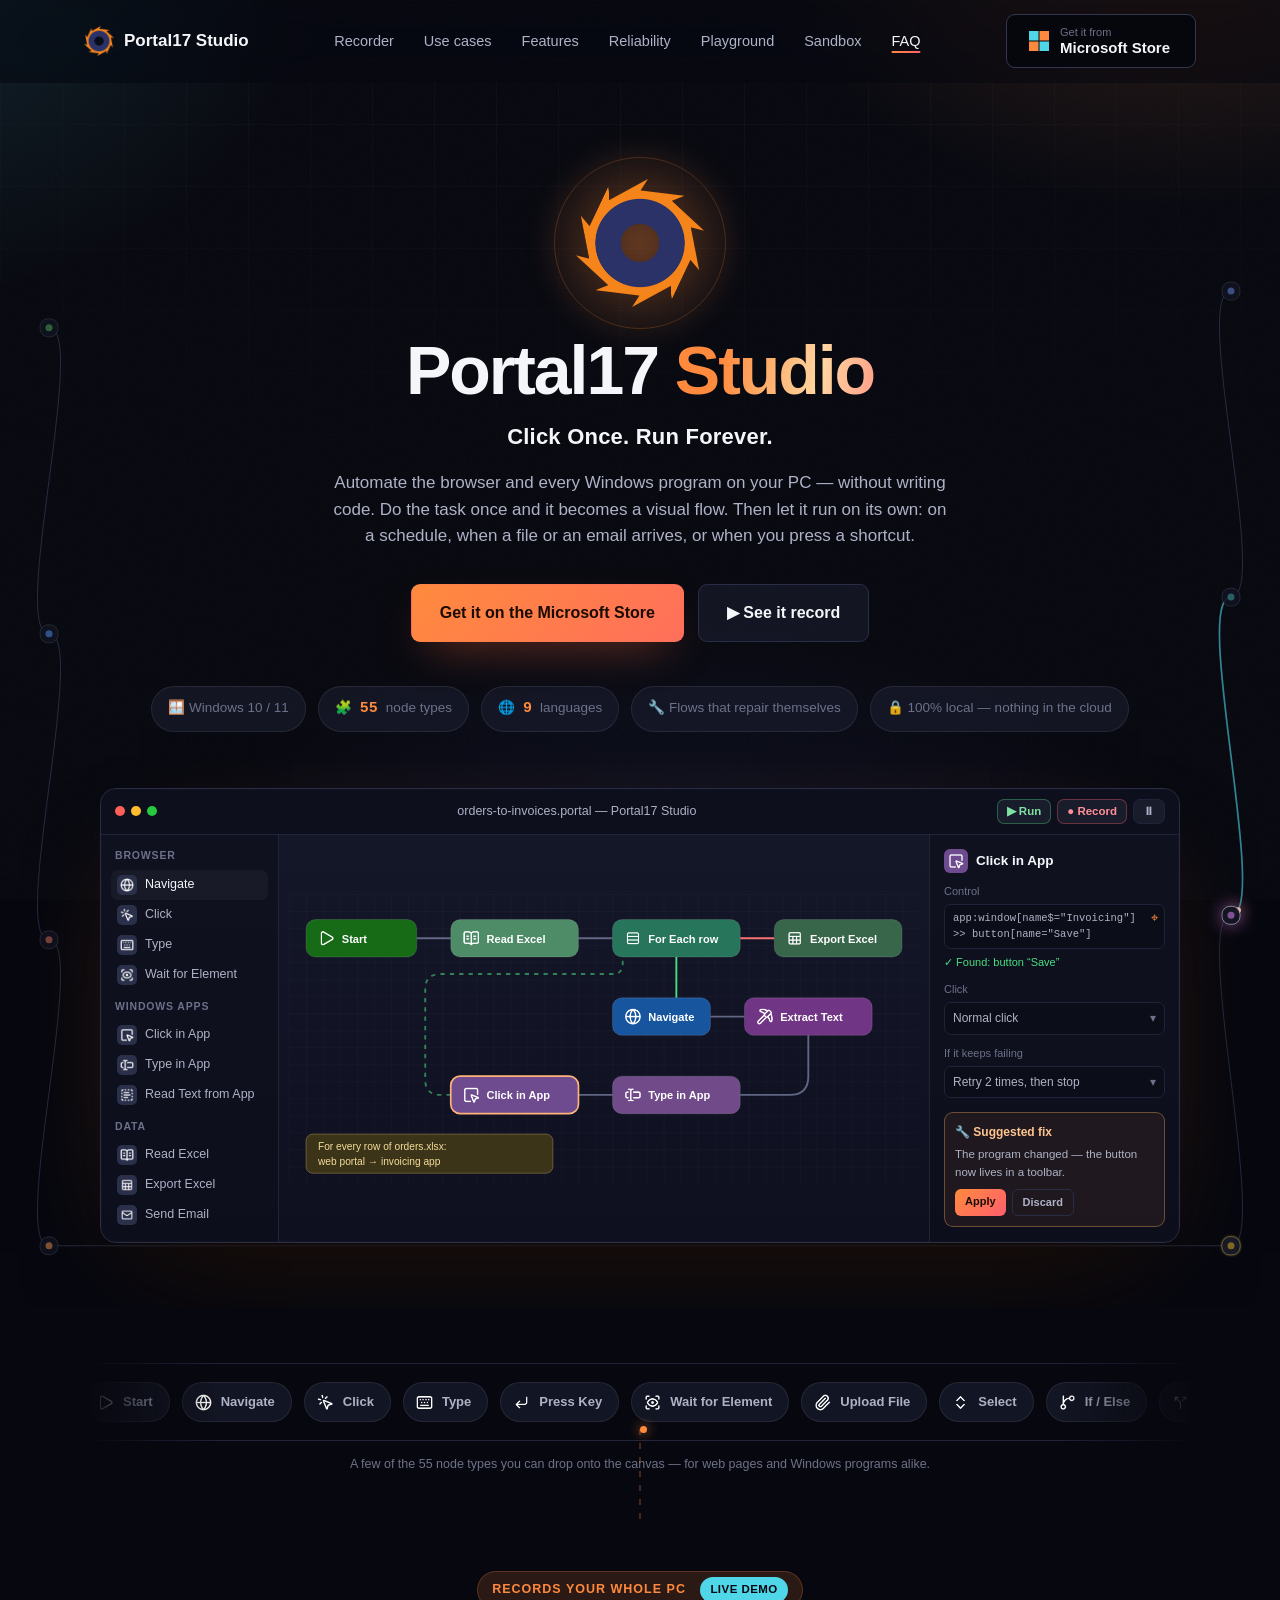
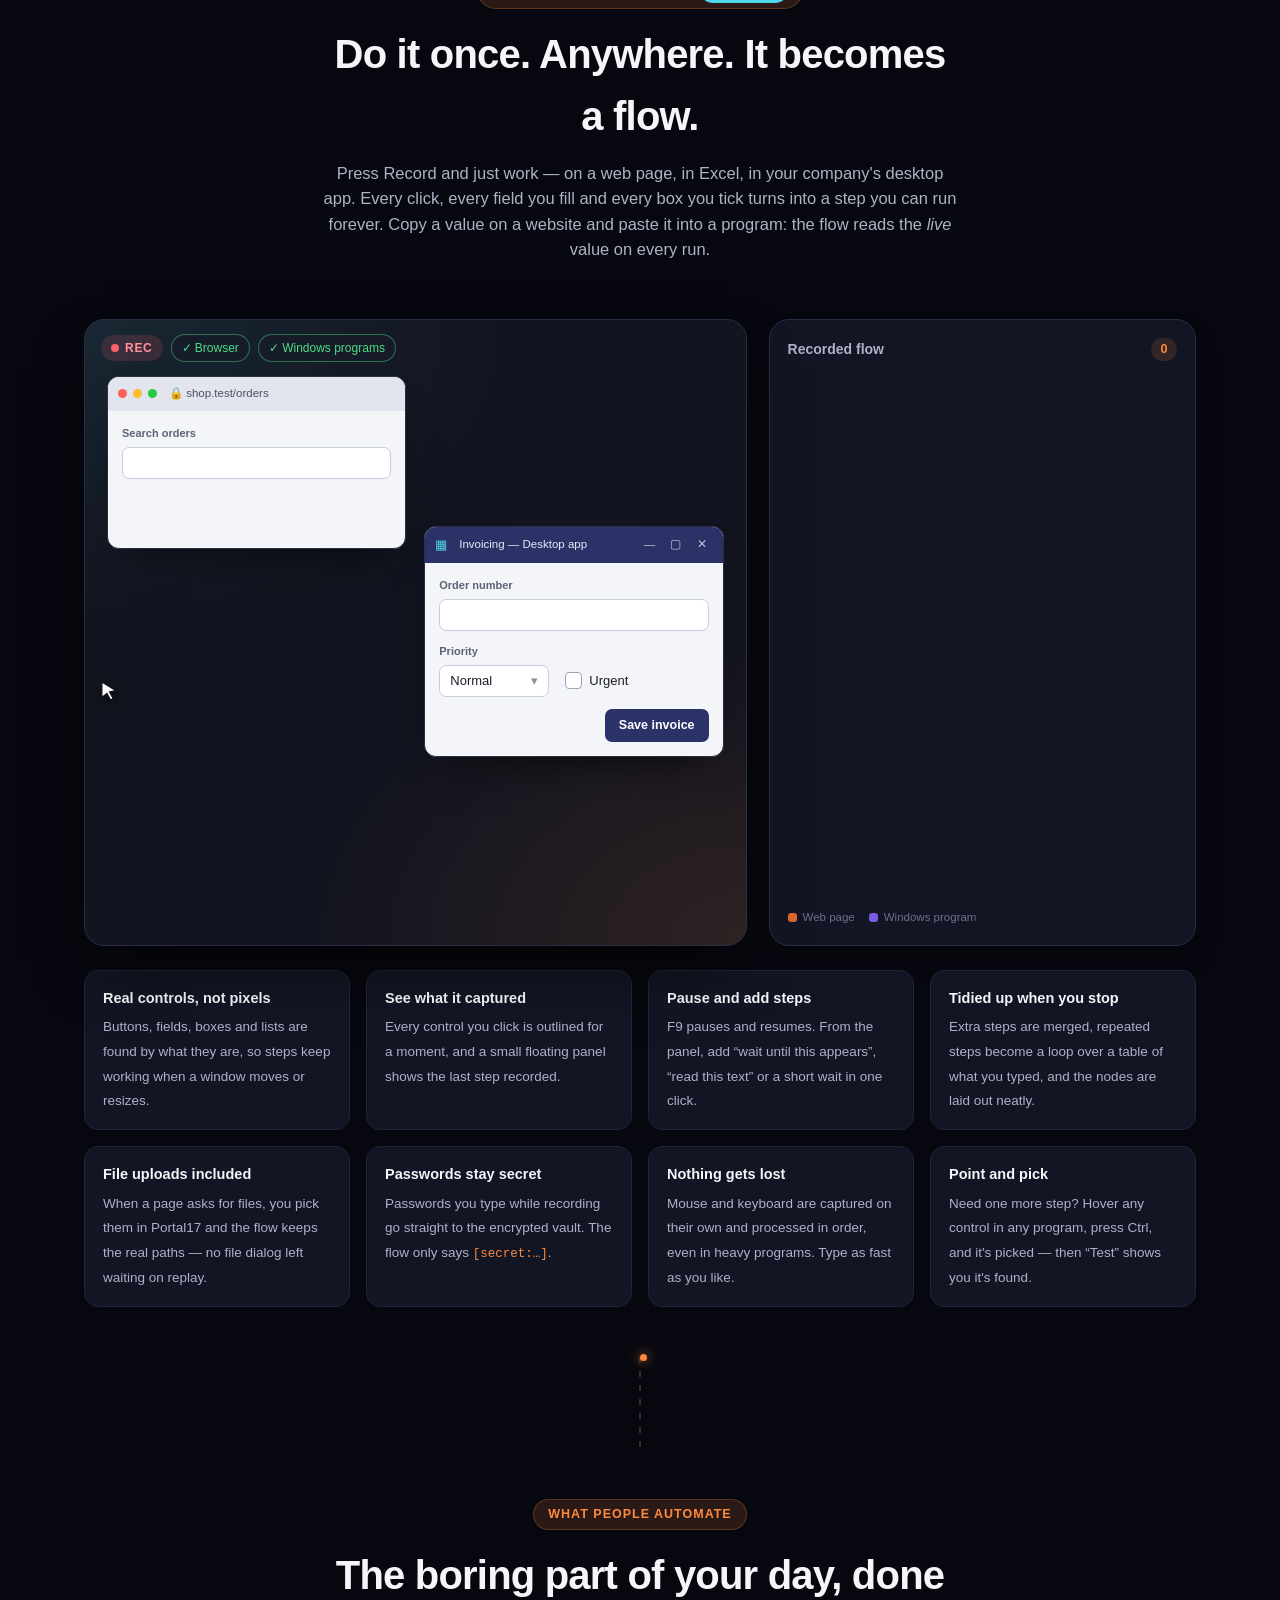
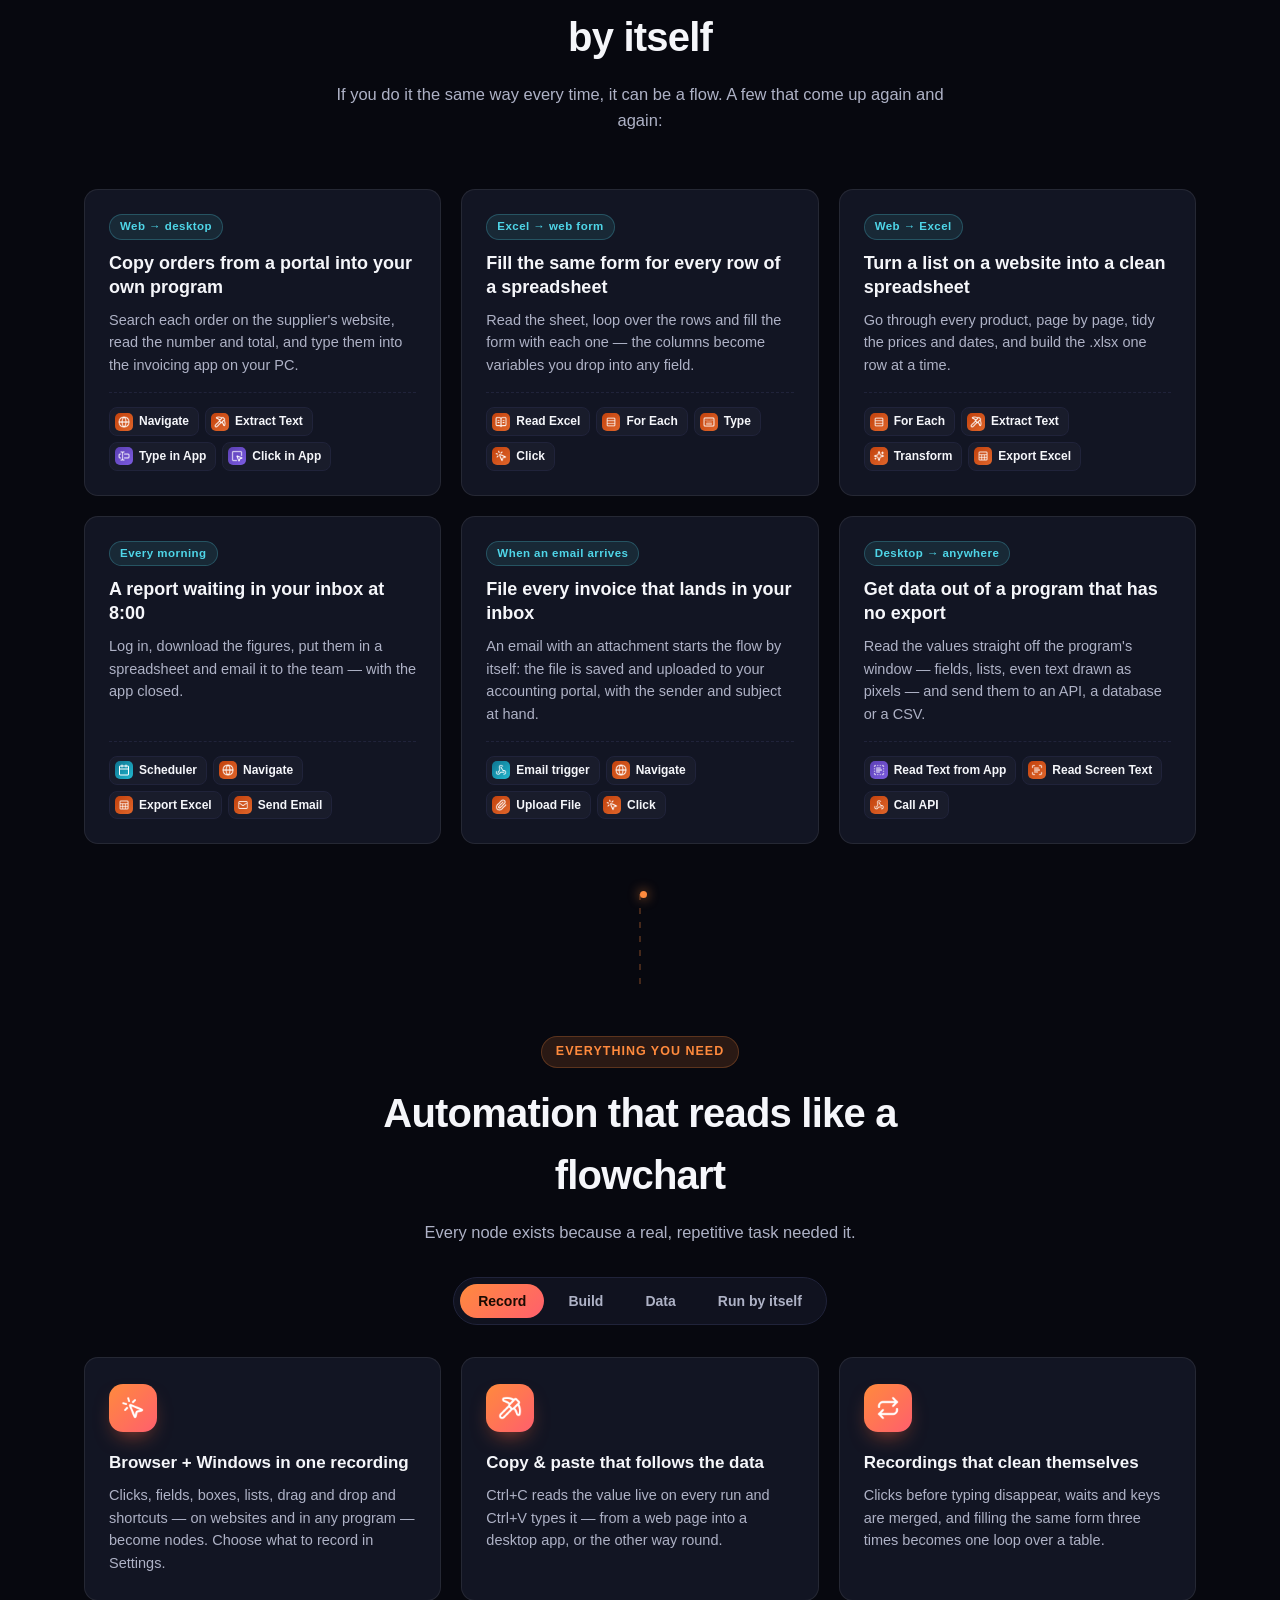
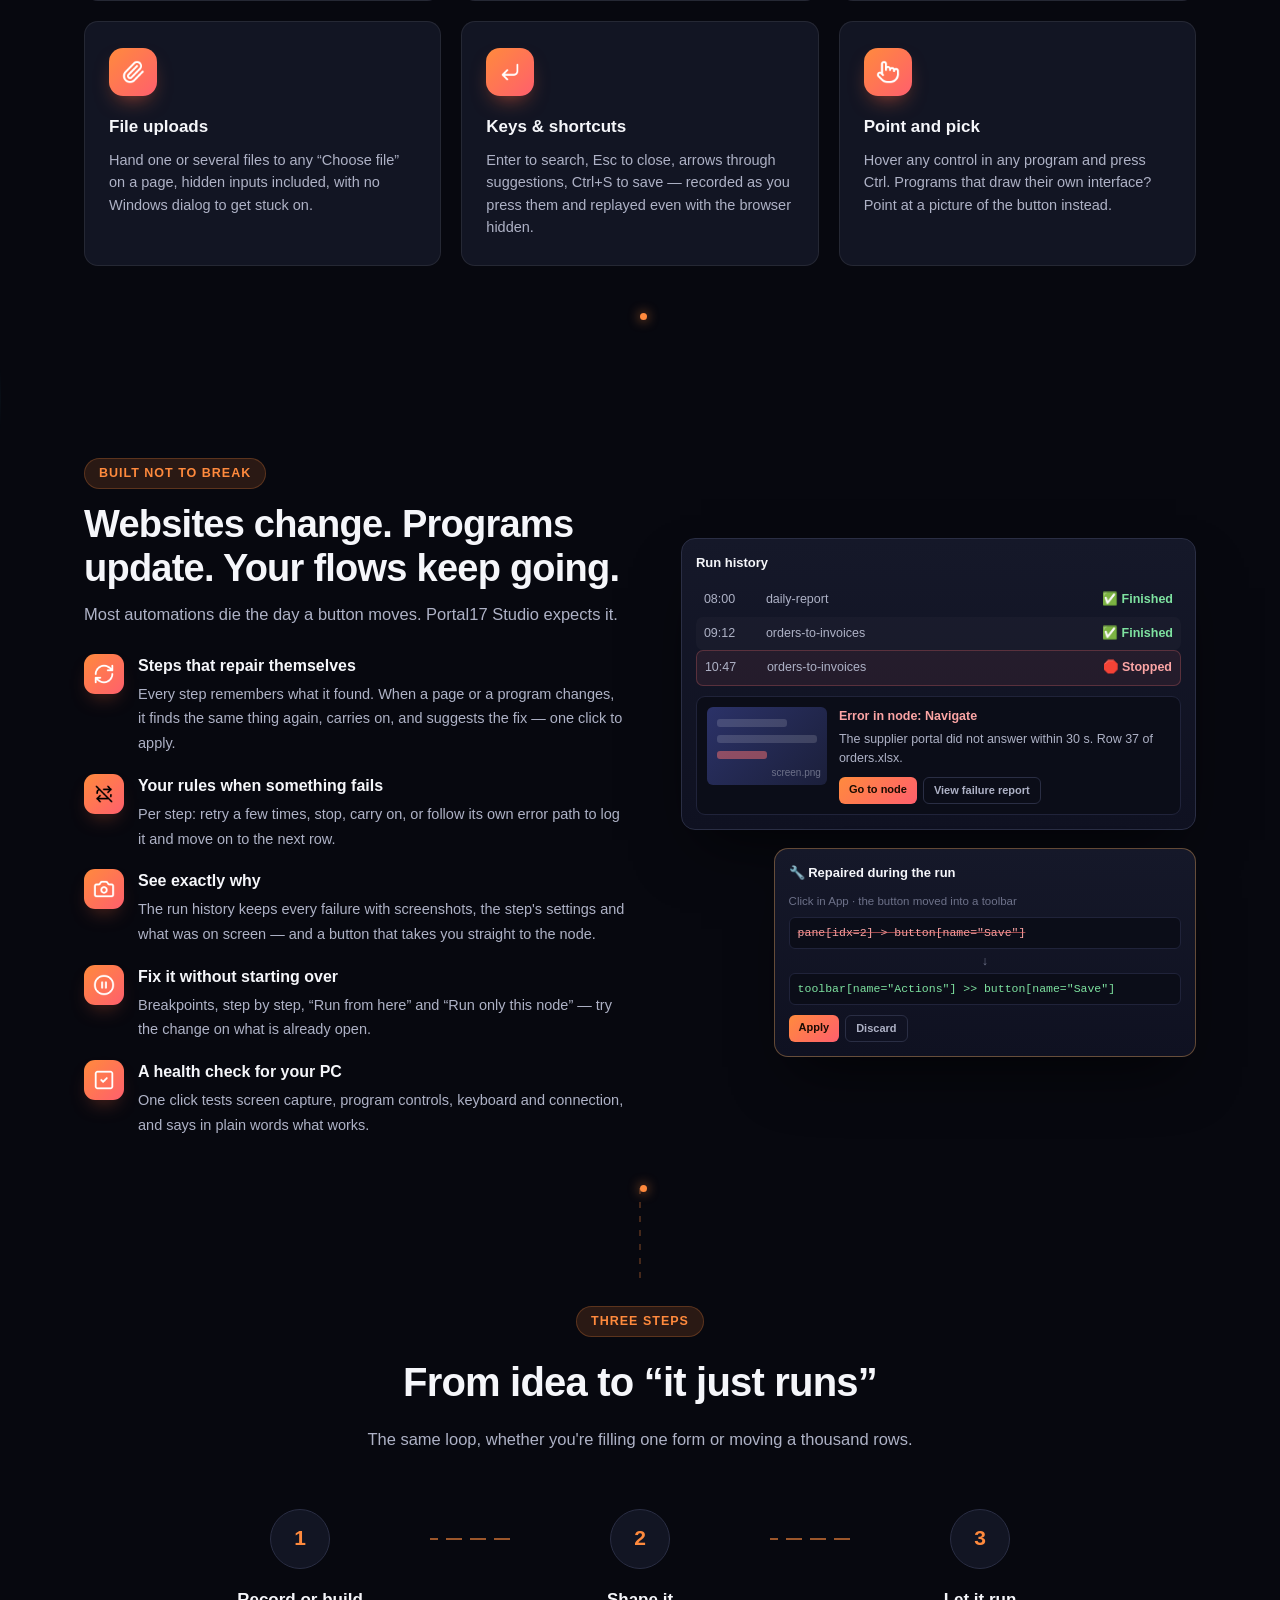
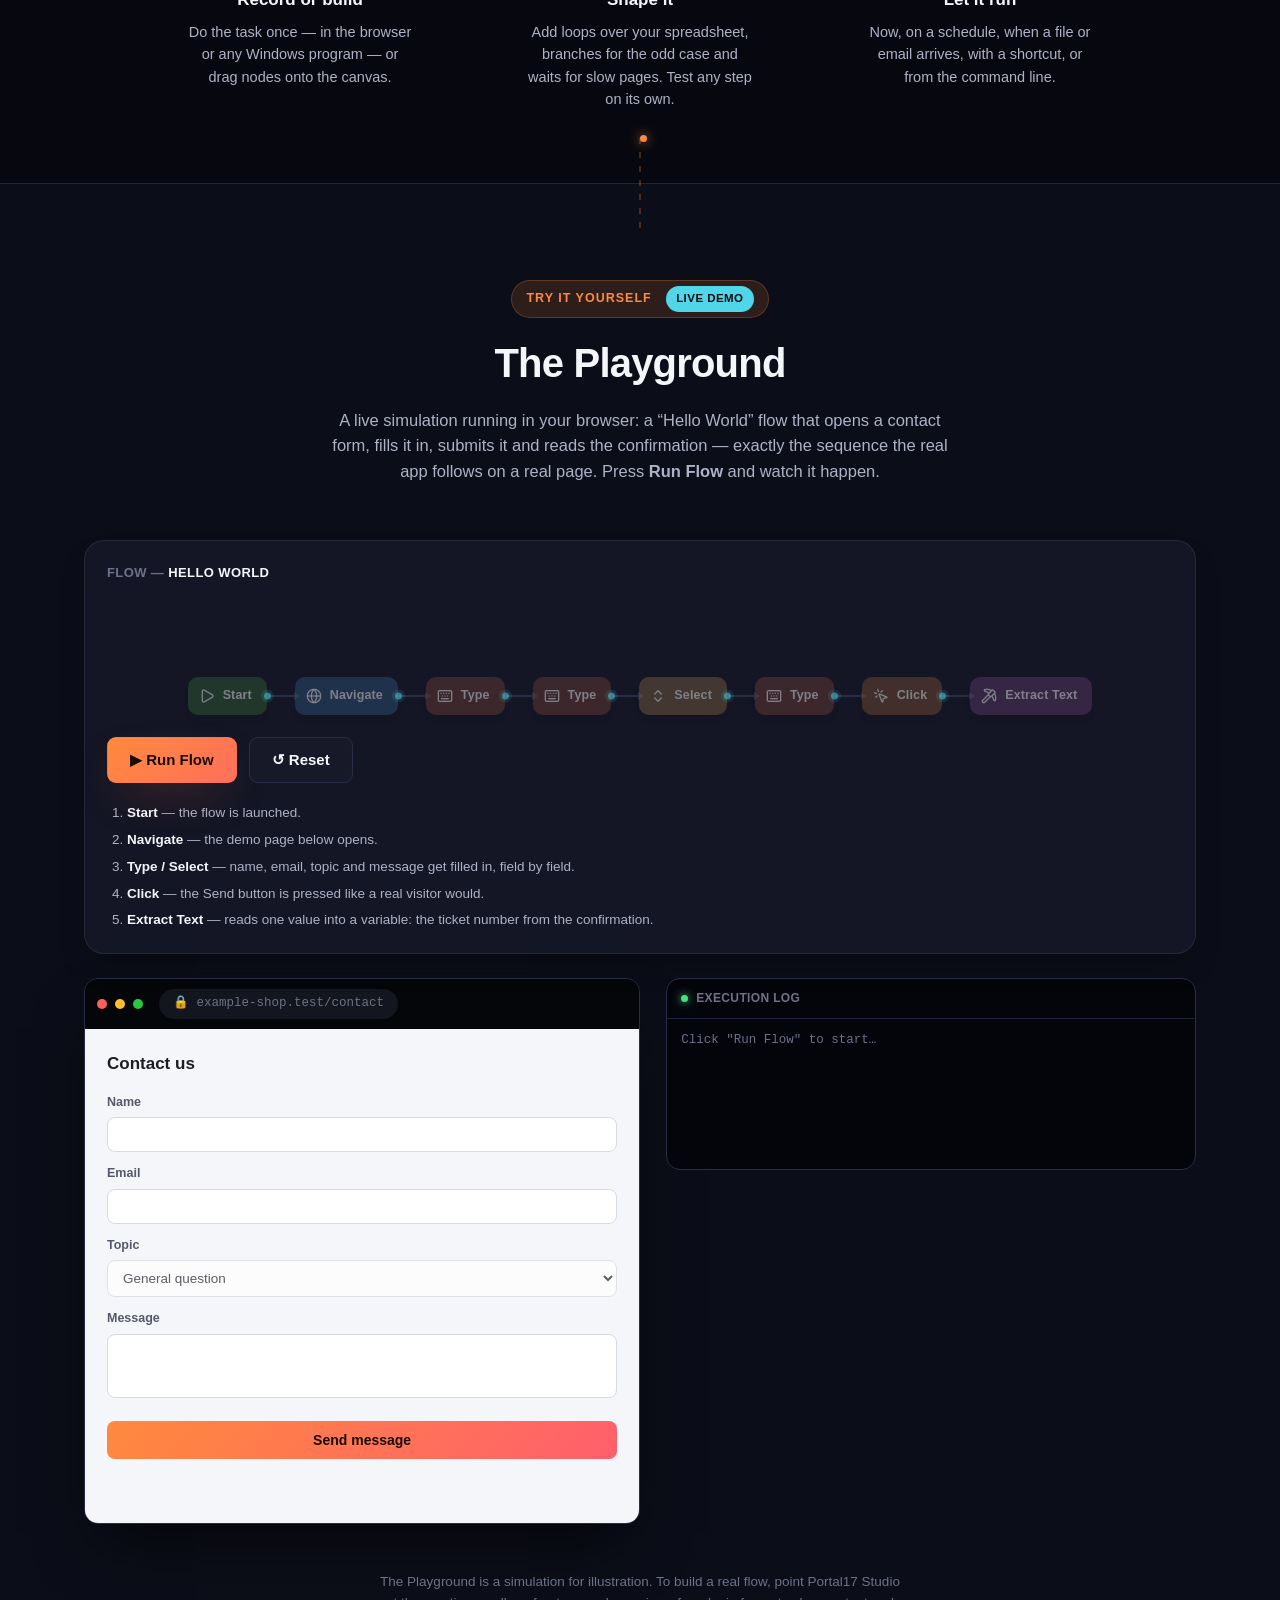
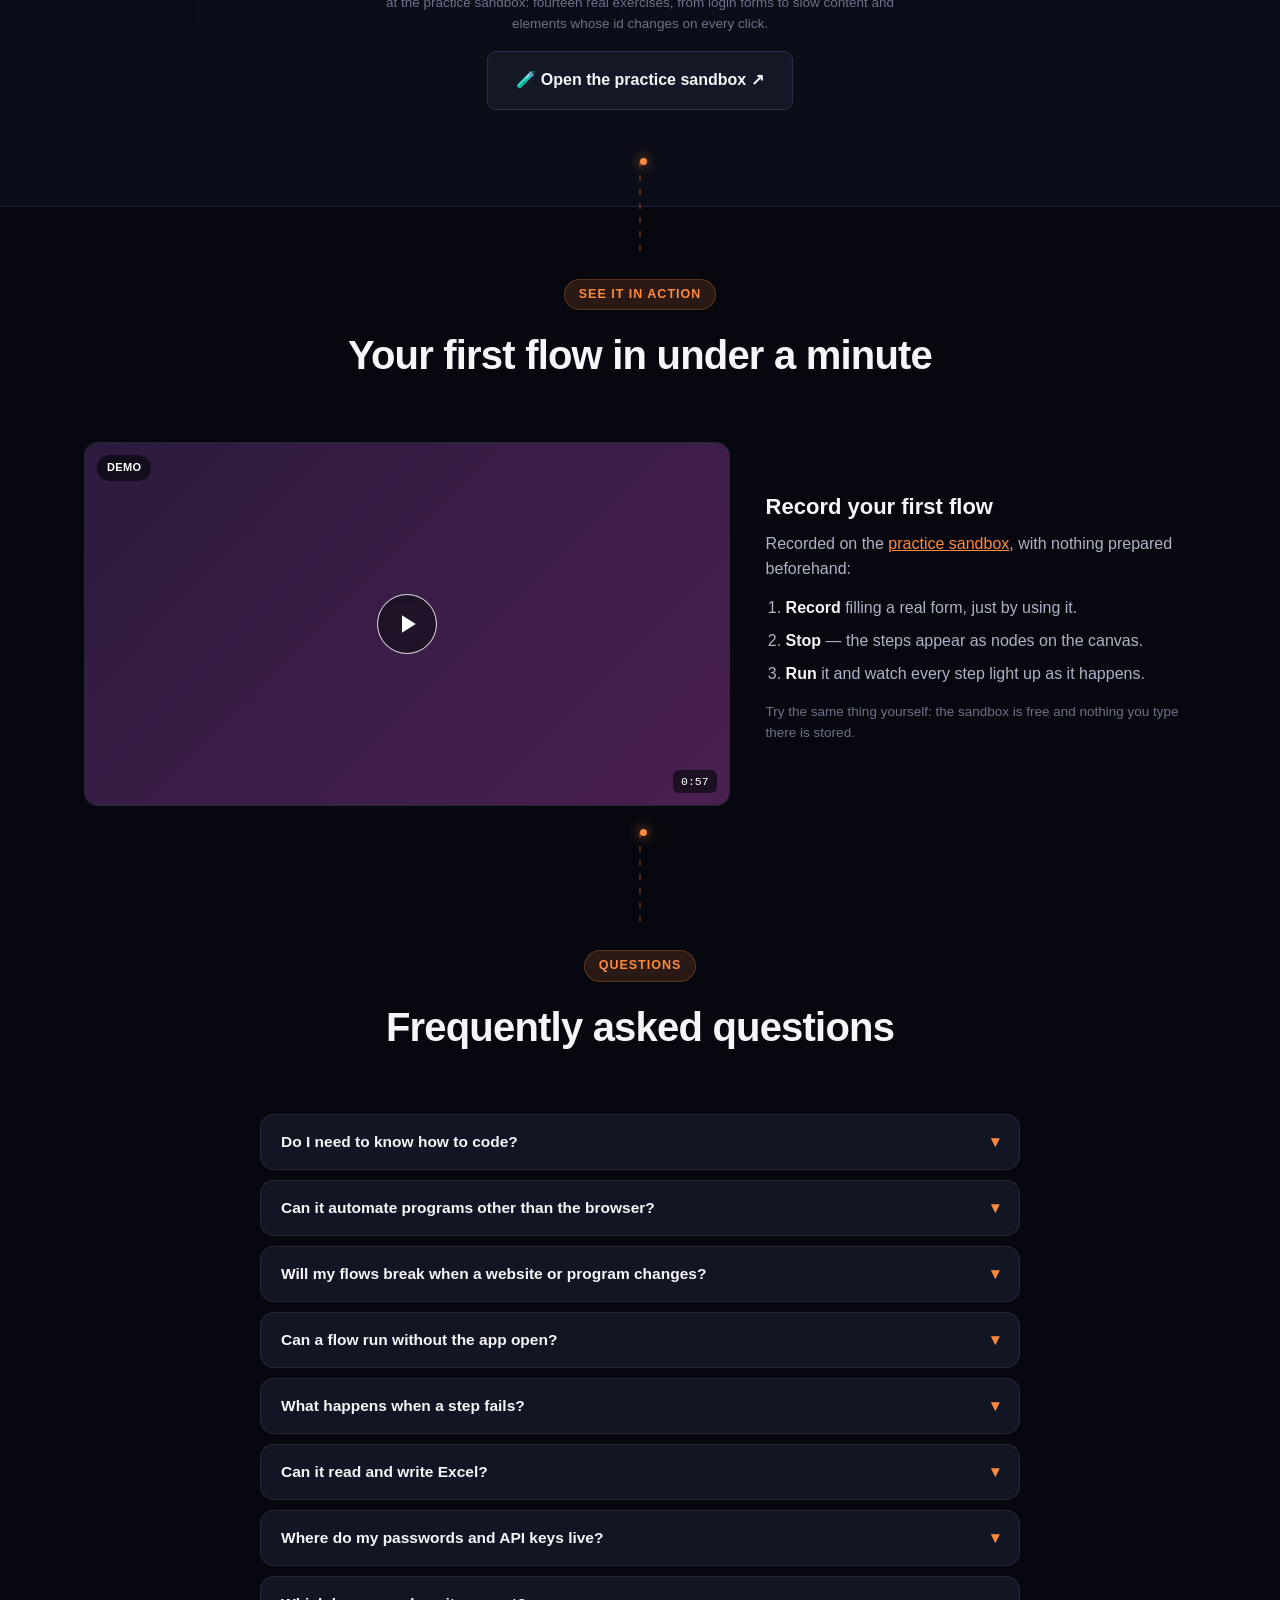
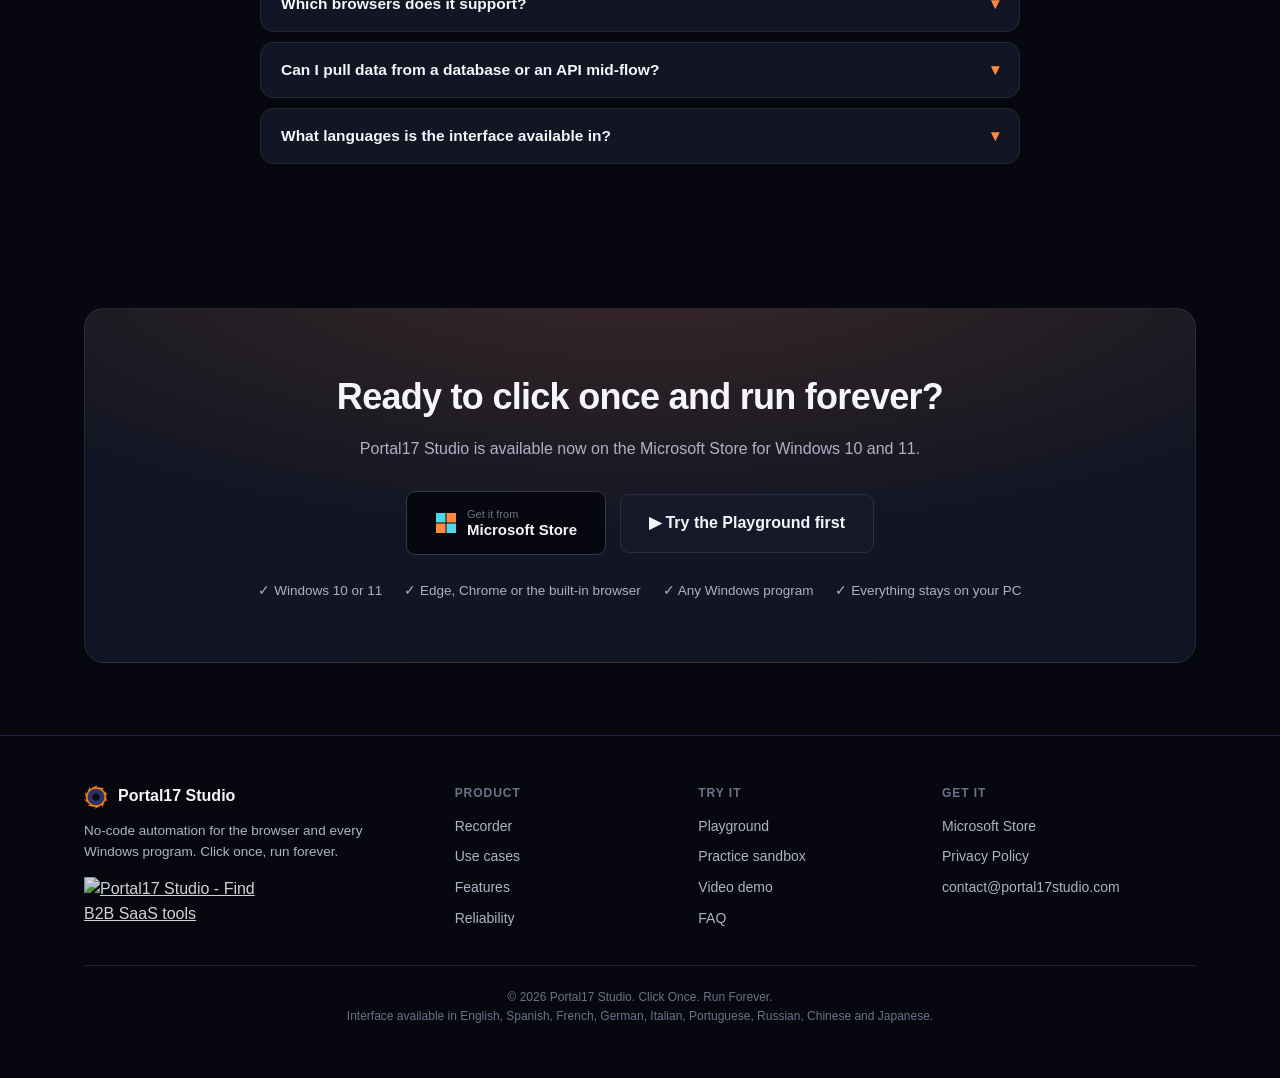
==== commit 6f7e3b22: "More" ====
--- a/index.html
+++ b/index.html
@@ -4,8 +4,8 @@
 <meta charset="UTF-8">
 <meta name="viewport" content="width=device-width, initial-scale=1.0">
 <title>Portal17 Studio — No-Code Automation for the Browser and Windows Apps</title>
-<meta name="description" content="Portal17 Studio is no-code automation software for Windows: record what you do in the browser and in any Windows program, or build flows by dragging nodes. Fill forms, move data between web and desktop apps, extract data, and run flows on a schedule or from the command line. Available on the Microsoft Store.">
-<meta name="keywords" content="browser automation, desktop automation, Windows app automation, RPA software, no-code automation, task automation software, record and replay, desktop recorder, automatizar navegador, automatizar Windows, automatización web, Windows automation tool">
+<meta name="description" content="Portal17 Studio automates the browser and any Windows program without code. Do the task once and it becomes a visual flow — then run it on a schedule, when a file or an email arrives, or with a shortcut. Flows repair themselves when a site or program changes. 100% local. On the Microsoft Store.">
+<meta name="keywords" content="browser automation, desktop automation, Windows app automation, RPA software, no-code automation, task automation software, record and replay, desktop recorder, self-healing automation, Excel automation, automatizar navegador, automatizar Windows, automatización web, Windows automation tool">
 <meta name="robots" content="index, follow">
 <meta name="theme-color" content="#0a0b12">
 <link rel="canonical" href="https://portal17studio.com/">
@@ -15,12 +15,12 @@
 <meta property="og:locale" content="en_US">
 <meta property="og:url" content="https://portal17studio.com/">
 <meta property="og:title" content="Portal17 Studio — No-Code Automation for the Browser and Windows Apps">
-<meta property="og:description" content="Record what you do in the browser and in any Windows program — or drag nodes onto a canvas. No coding required. Click once, run forever.">
+<meta property="og:description" content="Do the task once in the browser or any Windows program and it becomes a flow that runs on its own. No code, nothing in the cloud. Click once, run forever.">
 <meta property="og:image" content="https://portal17studio.com/assets/icon.png">
 
 <meta name="twitter:card" content="summary_large_image">
 <meta name="twitter:title" content="Portal17 Studio — No-Code Automation for the Browser and Windows Apps">
-<meta name="twitter:description" content="Record what you do in the browser and in any Windows program — or drag nodes onto a canvas. No coding required. Click once, run forever.">
+<meta name="twitter:description" content="Do the task once in the browser or any Windows program and it becomes a flow that runs on its own. No code, nothing in the cloud. Click once, run forever.">
 <meta name="twitter:image" content="https://portal17studio.com/assets/icon.png">
 
 <link rel="icon" href="favicon.ico">
@@ -33,10 +33,11 @@
   "name": "Portal17 Studio",
   "url": "https://portal17studio.com/",
   "image": "https://portal17studio.com/assets/icon.png",
-  "description": "Visual, node-based automation software for Windows. Record what you do in the browser and in any Windows program, or build flows by dragging nodes — no coding required. Fill forms, move data between web pages and desktop apps, extract data, and run flows on a schedule.",
+  "description": "Visual, node-based automation software for Windows. Record what you do in the browser and in any Windows program, or build flows by dragging nodes — no coding required. Run flows on a schedule, from triggers (folders, email, shortcuts, webhooks) or from the command line. Flows repair themselves when a site or program changes.",
   "applicationCategory": "BusinessApplication",
   "operatingSystem": "Windows 10, Windows 11",
   "inLanguage": ["en", "es", "fr", "de", "it", "pt", "ru", "zh", "ja"],
+  "downloadUrl": "https://apps.microsoft.com/store/detail/9MX9PN25FSGB",
   "softwareHelp": "https://portal17studio.com/sandbox"
 }
 </script>
@@ -45,61 +46,26 @@
   "@context": "https://schema.org",
   "@type": "FAQPage",
   "mainEntity": [
-    {
-      "@type": "Question",
-      "name": "Do I need to know how to code?",
-      "acceptedAnswer": { "@type": "Answer", "text": "No. Flows are built by dragging nodes onto a canvas and connecting them, or by recording yourself performing the task once. No scripting required." }
-    },
-    {
-      "@type": "Question",
-      "name": "Which browsers does it support?",
-      "acceptedAnswer": { "@type": "Answer", "text": "Microsoft Edge, Google Chrome, or the browser built into the app — pick your channel from Settings." }
-    },
-    {
-      "@type": "Question",
-      "name": "Can a flow run without the app open?",
-      "acceptedAnswer": { "@type": "Answer", "text": "Yes. Use the built-in Scheduler to register a real Windows Scheduled Task, or trigger any saved flow from the command line in unattended mode — no window needed. Each scheduled task can even override the flow's constants, so one flow can run several times a day with different parameters." }
-    },
-    {
-      "@type": "Question",
-      "name": "Where do my passwords and API keys live?",
-      "acceptedAnswer": { "@type": "Answer", "text": "In the encrypted Secrets vault, stored only on your machine — never inside the flow file. Your flow just references them as [secret:name], so you can share or back up a .portal file without leaking a single credential. Everything stays local; nothing is sent to any cloud." }
-    },
-    {
-      "@type": "Question",
-      "name": "Can it export what it collects to Excel?",
-      "acceptedAnswer": { "@type": "Answer", "text": "Yes. The Export Excel node writes a real .xlsx file (and Export CSV covers plain CSV). Put it inside a loop and it builds the spreadsheet up one row per pass — headers are written automatically, and the Transform node cleans messy scraped values (prices, dates, spaces) before they land in a cell." }
-    },
-    {
-      "@type": "Question",
-      "name": "What languages is the interface available in?",
-      "acceptedAnswer": { "@type": "Answer", "text": "English, Spanish, French, German, Italian, Portuguese, Russian, Chinese, and Japanese — switch anytime from Settings." }
-    },
-    {
-      "@type": "Question",
-      "name": "Can I pull data from a database mid-flow?",
-      "acceptedAnswer": { "@type": "Answer", "text": "Yes, with the SQL Query node. PostgreSQL and SQL Server drivers are bundled — pick one and connect. MySQL, Oracle, or any other JDBC database works too: just drop that database's driver file into the app's drivers folder (one click opens it for you) and connect." }
-    },
-    {
-      "@type": "Question",
-      "name": "Can it call APIs and use JSON data?",
-      "acceptedAnswer": { "@type": "Answer", "text": "Yes, with the Call API node. Make GET, POST, PUT, PATCH or DELETE requests, send headers and a body, then pull fields straight out of the JSON response into variables by their path. It's the reliable way to get data when a site blocks scraping." }
-    },
-    {
-      "@type": "Question",
-      "name": "What happens if the browser fails to start?",
-      "acceptedAnswer": { "@type": "Answer", "text": "Portal17 Studio shows a clear warning instead of crashing, and disables Run/Record until you fix the browser settings and restart the engine — with one click, right from the toolbar." }
-    },
-    {
-      "@type": "Question",
-      "name": "Can it automate programs other than the browser?",
-      "acceptedAnswer": { "@type": "Answer", "text": "Yes. The Windows app nodes work with the real controls of any program — click buttons, type into fields, tick boxes, choose from lists and read text — so they keep working when the window moves. For programs that draw their own interface you can point at a picture of the button instead. Launch Program, Wait for Window, Desktop Drag, Send Keys and Read Text on Screen (OCR) cover the rest." }
-    },
-    {
-      "@type": "Question",
-      "name": "Does the recorder work outside the browser?",
-      "acceptedAnswer": { "@type": "Answer", "text": "Yes. In Settings → Recording, tick Browser, Windows programs, or both. Clicks, typing, check boxes, drop-downs, lists, drag and drop, the Enter key and shortcuts are all recorded as nodes — even copy and paste, which becomes a variable so the flow copies the live value on every run. Passwords you type are stored encrypted, never in the flow." }
-    }
+    { "@type": "Question", "name": "Do I need to know how to code?",
+      "acceptedAnswer": { "@type": "Answer", "text": "No. Do the task once while recording, or drag nodes onto a canvas and connect them. Every step is a box you can read, change and test on its own." } },
+    { "@type": "Question", "name": "Can it automate programs other than the browser?",
+      "acceptedAnswer": { "@type": "Answer", "text": "Yes. The Windows app nodes work with the real controls of any program — click buttons, type into fields, tick boxes, choose from lists and read text — so they keep working when the window moves. For programs that draw their own interface you can point at a picture of the button instead. Launch Program, Wait for Window, Desktop Drag, Send Keys and Read Screen Text cover the rest." } },
+    { "@type": "Question", "name": "Will my flows break when a website or program changes?",
+      "acceptedAnswer": { "@type": "Answer", "text": "Much less often. Every step remembers what the element it found looked like. If a page or a program changes and the step can no longer find it as it was saved, Portal17 Studio finds it again by those details, carries on, and suggests the corrected step in the node so you can apply it with one click. Nothing is changed without your confirmation." } },
+    { "@type": "Question", "name": "Can a flow run without the app open?",
+      "acceptedAnswer": { "@type": "Answer", "text": "Yes. The Scheduler registers real Windows scheduled tasks, triggers can keep watching folders, inboxes, shortcuts and webhooks in the background while the app is closed, and any saved flow can be started from the command line in unattended mode." } },
+    { "@type": "Question", "name": "What happens when a step fails?",
+      "acceptedAnswer": { "@type": "Answer", "text": "You decide per node: retry, stop, carry on or follow a separate error path. Each failure is listed in the run history with a report — screenshots, the step's settings and what the window contained — and a Go to node button that opens the flow on the step that failed. Settings → General → Check this computer tests automation on your PC in plain words." } },
+    { "@type": "Question", "name": "Can it read and write Excel?",
+      "acceptedAnswer": { "@type": "Answer", "text": "Yes. Read Excel and Read CSV load a sheet so a For Each loop can go row by row, with every column available as a variable. Export Excel and Export CSV build a real file one row per pass, and Transform cleans messy values (prices, dates, spaces) before they land in a cell." } },
+    { "@type": "Question", "name": "Where do my passwords and API keys live?",
+      "acceptedAnswer": { "@type": "Answer", "text": "In the encrypted Secrets vault, stored only on your computer and never inside the flow file. Flows reference them as [secret:name], and passwords typed while recording go there automatically, so you can share a .portal file without leaking a single credential." } },
+    { "@type": "Question", "name": "Which browsers does it support?",
+      "acceptedAnswer": { "@type": "Answer", "text": "Microsoft Edge, Google Chrome, or the browser built into the app — pick one in Settings. Flows can also run with the browser hidden." } },
+    { "@type": "Question", "name": "Can I pull data from a database or an API mid-flow?",
+      "acceptedAnswer": { "@type": "Answer", "text": "Yes. SQL Query connects to PostgreSQL and SQL Server out of the box, and to MySQL, Oracle or almost any other database by dropping its driver file into the drivers folder. Call API makes GET, POST, PUT, PATCH or DELETE requests and pulls fields straight out of the JSON response into variables." } },
+    { "@type": "Question", "name": "What languages is the interface available in?",
+      "acceptedAnswer": { "@type": "Answer", "text": "English, Spanish, French, German, Italian, Portuguese, Russian, Chinese and Japanese — switch anytime from Settings." } }
   ]
 }
 </script>
@@ -116,11 +82,11 @@
     </a>
     <ul class="nav-links">
       <li><a href="#recorder">Recorder</a></li>
+      <li><a href="#use-cases">Use cases</a></li>
       <li><a href="#features">Features</a></li>
+      <li><a href="#reliability">Reliability</a></li>
       <li><a href="#playground">Playground</a></li>
       <li><a href="sandbox">Sandbox</a></li>
-      <li><a href="#how">How it works</a></li>
-      <li><a href="#videos">Videos</a></li>
       <li><a href="#faq">FAQ</a></li>
     </ul>
     <div class="nav-cta">
@@ -138,11 +104,11 @@
   </div>
   <nav class="mobile-menu" id="mobileMenu">
     <a href="#recorder">Recorder</a>
+    <a href="#use-cases">Use cases</a>
     <a href="#features">Features</a>
+    <a href="#reliability">Reliability</a>
     <a href="#playground">Playground</a>
     <a href="sandbox">Sandbox</a>
-    <a href="#how">How it works</a>
-    <a href="#videos">Videos</a>
     <a href="#faq">FAQ</a>
     <a href="https://apps.microsoft.com/store/detail/9MX9PN25FSGB?cid=DevShareMCLPCS" target="_blank" rel="noopener">Get it from Microsoft Store</a>
   </nav>
@@ -157,20 +123,100 @@
     <h1>Portal17 <span class="accent-text">Studio</span></h1>
     <p class="hero-tagline">Click Once. Run Forever.</p>
     <p class="hero-sub">
-      Do the task once — in the browser, in Excel, in any Windows program — and
-      Portal17 Studio records every step as a flow. Or drag nodes onto a canvas.
-      Then run it once, on a schedule, or unattended forever. No coding required.
+      Automate the browser and every Windows program on your PC — without writing code.
+      Do the task once and it becomes a visual flow. Then let it run on its own: on a schedule,
+      when a file or an email arrives, or when you press a shortcut.
     </p>
     <div class="hero-ctas">
       <a href="https://apps.microsoft.com/store/detail/9MX9PN25FSGB?cid=DevShareMCLPCS" class="btn btn-primary btn-lg" target="_blank" rel="noopener">Get it on the Microsoft Store</a>
-      <a href="#recorder" class="btn btn-ghost btn-lg">▶ See the recorder</a>
+      <a href="#recorder" class="btn btn-ghost btn-lg">▶ See it record</a>
     </div>
     <div class="hero-meta">
       <span>🪟 Windows 10 / 11</span>
+      <span>🧩 <b data-count="55">55</b> node types</span>
       <span>🌐 <b data-count="9">9</b> languages</span>
-      <span>🧩 <b data-count="55">55</b> node types</span>
-      <span>🎥 Records browser + Windows apps</span>
+      <span>🔧 Flows that repair themselves</span>
       <span>🔒 100% local — nothing in the cloud</span>
+    </div>
+
+    <!-- The editor, drawn in HTML: a flow that reads an Excel sheet and,
+         row by row, moves each order from a web page into a desktop app.
+         The highlight walks the flow like a real run (CSS only). -->
+    <div class="app-mock" aria-label="Portal17 Studio editor with a flow that copies orders from a web page into a desktop app">
+      <div class="am-bar">
+        <span class="am-dots"><i></i><i></i><i></i></span>
+        <span class="am-title">orders-to-invoices.portal — Portal17 Studio</span>
+        <span class="am-tools" aria-hidden="true">
+          <span class="am-tool run">▶ Run</span>
+          <span class="am-tool rec">● Record</span>
+          <span class="am-tool">⏸</span>
+        </span>
+      </div>
+      <div class="am-body">
+        <aside class="am-toolbox" aria-hidden="true">
+          <div class="am-group">Browser</div>
+          <div class="am-item"><img src="assets/icons/navigate.png" alt="">Navigate</div>
+          <div class="am-item"><img src="assets/icons/click.png" alt="">Click</div>
+          <div class="am-item"><img src="assets/icons/type.png" alt="">Type</div>
+          <div class="am-item"><img src="assets/icons/wait_element.png" alt="">Wait for Element</div>
+          <div class="am-group">Windows apps</div>
+          <div class="am-item"><img src="assets/icons/app_click.png" alt="">Click in App</div>
+          <div class="am-item"><img src="assets/icons/app_type.png" alt="">Type in App</div>
+          <div class="am-item"><img src="assets/icons/app_read.png" alt="">Read Text from App</div>
+          <div class="am-group">Data</div>
+          <div class="am-item"><img src="assets/icons/read_excel.png" alt="">Read Excel</div>
+          <div class="am-item"><img src="assets/icons/export_excel.png" alt="">Export Excel</div>
+          <div class="am-item"><img src="assets/icons/email.png" alt="">Send Email</div>
+        </aside>
+
+        <div class="am-canvas">
+          <svg class="am-flow" viewBox="0 0 740 340" role="img" aria-label="Flow: Start, Read Excel, For Each row, Navigate, Extract Text, Type in App, Click in App, then Export Excel">
+            <defs>
+              <pattern id="amGrid" width="20" height="20" patternUnits="userSpaceOnUse">
+                <path d="M20 0H0V20" fill="none" stroke="rgba(255,255,255,0.045)" stroke-width="1"/>
+              </pattern>
+            </defs>
+            <rect width="740" height="340" fill="url(#amGrid)"/>
+            <!-- wires -->
+            <g class="am-wires" fill="none" stroke-width="2.2">
+              <path d="M150 52 H190"/>
+              <path d="M340 52 H380"/>
+              <path class="am-green" d="M455 74 V122"/>
+              <path class="am-red" d="M530 52 H570"/>
+              <path d="M495 144 H535"/>
+              <path d="M610 166 V214 Q610 236 588 236 H530"/>
+              <path d="M380 236 H340"/>
+              <path class="am-loop" d="M190 236 H178 Q160 236 160 218 V112 Q160 94 178 94 H380 Q392 94 392 82 V74"/>
+            </g>
+            <!-- nodes -->
+            <g class="am-node n1"><rect x="20" y="30" width="130" height="44" rx="11" fill="#176b17"/><image href="assets/icons/start.png" x="34" y="42" width="20" height="20"/><text x="62" y="57">Start</text></g>
+            <g class="am-node n2"><rect x="190" y="30" width="150" height="44" rx="11" fill="#4d8c67"/><image href="assets/icons/read_excel.png" x="204" y="42" width="20" height="20"/><text x="232" y="57">Read Excel</text></g>
+            <g class="am-node n3"><rect x="380" y="30" width="150" height="44" rx="11" fill="#27755b"/><image href="assets/icons/foreach.png" x="394" y="42" width="20" height="20"/><text x="422" y="57">For Each row</text></g>
+            <g class="am-node n4"><rect x="380" y="122" width="115" height="44" rx="11" fill="#17569e"/><image href="assets/icons/navigate.png" x="394" y="134" width="20" height="20"/><text x="422" y="149">Navigate</text></g>
+            <g class="am-node n5"><rect x="535" y="122" width="150" height="44" rx="11" fill="#703584"/><image href="assets/icons/extract_part.png" x="549" y="134" width="20" height="20"/><text x="577" y="149">Extract Text</text></g>
+            <g class="am-node n6"><rect x="380" y="214" width="150" height="44" rx="11" fill="#704a89"/><image href="assets/icons/app_type.png" x="394" y="226" width="20" height="20"/><text x="422" y="241">Type in App</text></g>
+            <g class="am-node n7 am-selected"><rect x="190" y="214" width="150" height="44" rx="11" fill="#6e4a8e"/><image href="assets/icons/app_click.png" x="204" y="226" width="20" height="20"/><text x="232" y="241">Click in App</text></g>
+            <g class="am-node n8"><rect x="570" y="30" width="150" height="44" rx="11" fill="#38664b"/><image href="assets/icons/export_excel.png" x="584" y="42" width="20" height="20"/><text x="612" y="57">Export Excel</text></g>
+            <g class="am-note"><rect x="20" y="282" width="290" height="46" rx="8"/><text x="34" y="301">For every row of orders.xlsx:</text><text x="34" y="318">web portal → invoicing app</text></g>
+          </svg>
+        </div>
+
+        <aside class="am-props" aria-hidden="true">
+          <div class="am-props-head"><img src="assets/icons/app_click.png" alt="">Click in App</div>
+          <label>Control</label>
+          <div class="am-field mono">app:window[name$="Invoicing"] &gt;&gt; button[name="Save"]<span class="am-pick">⌖</span></div>
+          <div class="am-ok">✓ Found: button “Save”</div>
+          <label>Click</label>
+          <div class="am-field">Normal click <span class="am-chev">▾</span></div>
+          <label>If it keeps failing</label>
+          <div class="am-field">Retry 2 times, then stop <span class="am-chev">▾</span></div>
+          <div class="am-fix">
+            <b>🔧 Suggested fix</b>
+            <span>The program changed — the button now lives in a toolbar.</span>
+            <span class="am-fix-btns"><i>Apply</i><i class="ghost">Discard</i></span>
+          </div>
+        </aside>
+      </div>
     </div>
   </div>
 </section>
@@ -186,21 +232,22 @@
       <span class="node-chip"><img src="assets/icons/click.png" alt="">Click</span>
       <span class="node-chip"><img src="assets/icons/type.png" alt="">Type</span>
       <span class="node-chip"><img src="assets/icons/press_key.png" alt="">Press Key</span>
-      <span class="node-chip"><img src="assets/icons/select.png" alt="">Select Option</span>
+      <span class="node-chip"><img src="assets/icons/wait_element.png" alt="">Wait for Element</span>
+      <span class="node-chip"><img src="assets/icons/upload_file.png" alt="">Upload File</span>
+      <span class="node-chip"><img src="assets/icons/select.png" alt="">Select</span>
       <span class="node-chip"><img src="assets/icons/if.png" alt="">If / Else</span>
       <span class="node-chip"><img src="assets/icons/switch.png" alt="">Switch</span>
       <span class="node-chip"><img src="assets/icons/foreach.png" alt="">For Each</span>
-      <span class="node-chip"><img src="assets/icons/split.png" alt="">Split Variable</span>
+      <span class="node-chip"><img src="assets/icons/call_portal.png" alt="">Call Portal</span>
       <span class="node-chip"><img src="assets/icons/set_variable.png" alt="">Set Variable</span>
       <span class="node-chip"><img src="assets/icons/transform.png" alt="">Transform</span>
       <span class="node-chip"><img src="assets/icons/extract_part.png" alt="">Extract Text</span>
-      <span class="node-chip"><img src="assets/icons/code.png" alt="">Run JS</span>
+      <span class="node-chip"><img src="assets/icons/read_excel.png" alt="">Read Excel</span>
+      <span class="node-chip"><img src="assets/icons/export_excel.png" alt="">Export Excel</span>
       <span class="node-chip"><img src="assets/icons/api.png" alt="">Call API</span>
       <span class="node-chip"><img src="assets/icons/sql_query.png" alt="">SQL Query</span>
-      <span class="node-chip"><img src="assets/icons/export_excel.png" alt="">Export Excel</span>
       <span class="node-chip"><img src="assets/icons/email.png" alt="">Send Email</span>
       <span class="node-chip"><img src="assets/icons/zip.png" alt="">Zip Folder</span>
-      <span class="node-chip"><img src="assets/icons/calendar.png" alt="">Scheduler</span>
       <span class="node-chip chip-app"><img src="assets/icons/app_click.png" alt="">Click in App</span>
       <span class="node-chip chip-app"><img src="assets/icons/app_type.png" alt="">Type in App</span>
       <span class="node-chip chip-app"><img src="assets/icons/app_check.png" alt="">Check in App</span>
@@ -208,13 +255,10 @@
       <span class="node-chip chip-app"><img src="assets/icons/app_read.png" alt="">Read Text from App</span>
       <span class="node-chip chip-app"><img src="assets/icons/app_wait.png" alt="">Wait for App Element</span>
       <span class="node-chip"><img src="assets/icons/launch_program.png" alt="">Launch Program</span>
+      <span class="node-chip"><img src="assets/icons/wait_window.png" alt="">Wait for Window</span>
+      <span class="node-chip"><img src="assets/icons/screen_ocr.png" alt="">Read Screen Text</span>
       <span class="node-chip"><img src="assets/icons/drag_drop_desktop.png" alt="">Desktop Drag</span>
-      <span class="node-chip"><img src="assets/icons/screen_ocr.png" alt="">Read Text on Screen</span>
-      <span class="node-chip"><img src="assets/icons/wait_window.png" alt="">Wait for Window</span>
-      <span class="node-chip"><img src="assets/icons/screen_click.png" alt="">Click on Screen</span>
       <span class="node-chip"><img src="assets/icons/send_keys.png" alt="">Send Keys</span>
-      <span class="node-chip"><img src="assets/icons/close_tab.png" alt="">Close Tab</span>
-      <span class="node-chip"><img src="assets/icons/restart_browser.png" alt="">Restart Browser</span>
       <span class="node-chip"><img src="assets/icons/group_box.png" alt="">Group</span>
     </div>
   </div>
@@ -232,10 +276,9 @@
       <span class="eyebrow">Records your whole PC <span class="demo-tag">Live demo</span></span>
       <h2>Do it once. Anywhere. It becomes a flow.</h2>
       <p>
-        Hit Record and just work — on a web page, in Excel, in your company's desktop app.
-        Every click, every field you fill, every box you tick turns into a step you can run forever.
-        Even copy and paste: copy an order number on a website, paste it into a Windows program,
-        and the flow copies the <em>live</em> value on every run.
+        Press Record and just work — on a web page, in Excel, in your company's desktop app.
+        Every click, every field you fill and every box you tick turns into a step you can run forever.
+        Copy a value on a website and paste it into a program: the flow reads the <em>live</em> value on every run.
       </p>
     </div>
 
@@ -303,147 +346,258 @@
 
     <div class="rec-points">
       <div class="rec-point reveal"><b>Real controls, not pixels</b><span>Buttons, fields, boxes and lists are found by what they are, so steps keep working when a window moves or resizes.</span></div>
-      <div class="rec-point reveal"><b>Built to survive change</b><span>Each recorded step keeps a backup and a snapshot of what you clicked — titles change, buttons move, the flow still finds its way.</span></div>
-      <div class="rec-point reveal"><b>Nothing gets lost</b><span>Mouse and keyboard are captured on their own and processed in order, even in heavy apps. Type as fast as you like.</span></div>
-      <div class="rec-point reveal"><b>Passwords stay secret</b><span>Passwords you type while recording go straight to the encrypted vault. The flow only says <code>[secret:…]</code>.</span></div>
       <div class="rec-point reveal"><b>See what it captured</b><span>Every control you click is outlined for a moment, and a small floating panel shows the last step recorded.</span></div>
-      <div class="rec-point reveal"><b>Pause and add steps</b><span>F9 pauses and resumes. From the panel, add “wait until this appears”, “read this text” or a short wait in a click.</span></div>
+      <div class="rec-point reveal"><b>Pause and add steps</b><span>F9 pauses and resumes. From the panel, add “wait until this appears”, “read this text” or a short wait in one click.</span></div>
       <div class="rec-point reveal"><b>Tidied up when you stop</b><span>Extra steps are merged, repeated steps become a loop over a table of what you typed, and the nodes are laid out neatly.</span></div>
       <div class="rec-point reveal"><b>File uploads included</b><span>When a page asks for files, you pick them in Portal17 and the flow keeps the real paths — no file dialog left waiting on replay.</span></div>
+      <div class="rec-point reveal"><b>Passwords stay secret</b><span>Passwords you type while recording go straight to the encrypted vault. The flow only says <code>[secret:…]</code>.</span></div>
+      <div class="rec-point reveal"><b>Nothing gets lost</b><span>Mouse and keyboard are captured on their own and processed in order, even in heavy programs. Type as fast as you like.</span></div>
+      <div class="rec-point reveal"><b>Point and pick</b><span>Need one more step? Hover any control in any program, press Ctrl, and it's picked — then “Test” shows you it's found.</span></div>
     </div>
   </div>
 </section>
 
-<!-- ============ FEATURES ============ -->
-<section id="features">
+<!-- ============ USE CASES ============ -->
+<section id="use-cases" class="flow-step">
+  <div class="container">
+    <div class="section-header reveal">
+      <span class="eyebrow">What people automate</span>
+      <h2>The boring part of your day, done by itself</h2>
+      <p>If you do it the same way every time, it can be a flow. A few that come up again and again:</p>
+    </div>
+
+    <div class="uc-grid">
+      <article class="uc-card reveal">
+        <span class="uc-tag">Web → desktop</span>
+        <h3>Copy orders from a portal into your own program</h3>
+        <p>Search each order on the supplier's website, read the number and total, and type them into the invoicing app on your PC.</p>
+        <div class="uc-steps">
+          <span><img src="assets/icons/navigate.png" alt="">Navigate</span>
+          <span><img src="assets/icons/extract_part.png" alt="">Extract Text</span>
+          <span class="app"><img src="assets/icons/app_type.png" alt="">Type in App</span>
+          <span class="app"><img src="assets/icons/app_click.png" alt="">Click in App</span>
+        </div>
+      </article>
+
+      <article class="uc-card reveal">
+        <span class="uc-tag">Excel → web form</span>
+        <h3>Fill the same form for every row of a spreadsheet</h3>
+        <p>Read the sheet, loop over the rows and fill the form with each one — the columns become variables you drop into any field.</p>
+        <div class="uc-steps">
+          <span><img src="assets/icons/read_excel.png" alt="">Read Excel</span>
+          <span><img src="assets/icons/foreach.png" alt="">For Each</span>
+          <span><img src="assets/icons/type.png" alt="">Type</span>
+          <span><img src="assets/icons/click.png" alt="">Click</span>
+        </div>
+      </article>
+
+      <article class="uc-card reveal">
+        <span class="uc-tag">Web → Excel</span>
+        <h3>Turn a list on a website into a clean spreadsheet</h3>
+        <p>Go through every product, page by page, tidy the prices and dates, and build the .xlsx one row at a time.</p>
+        <div class="uc-steps">
+          <span><img src="assets/icons/foreach.png" alt="">For Each</span>
+          <span><img src="assets/icons/extract_part.png" alt="">Extract Text</span>
+          <span><img src="assets/icons/transform.png" alt="">Transform</span>
+          <span><img src="assets/icons/export_excel.png" alt="">Export Excel</span>
+        </div>
+      </article>
+
+      <article class="uc-card reveal">
+        <span class="uc-tag">Every morning</span>
+        <h3>A report waiting in your inbox at 8:00</h3>
+        <p>Log in, download the figures, put them in a spreadsheet and email it to the team — with the app closed.</p>
+        <div class="uc-steps">
+          <span class="trg"><img src="assets/icons/calendar.png" alt="">Scheduler</span>
+          <span><img src="assets/icons/navigate.png" alt="">Navigate</span>
+          <span><img src="assets/icons/export_excel.png" alt="">Export Excel</span>
+          <span><img src="assets/icons/email.png" alt="">Send Email</span>
+        </div>
+      </article>
+
+      <article class="uc-card reveal">
+        <span class="uc-tag">When an email arrives</span>
+        <h3>File every invoice that lands in your inbox</h3>
+        <p>An email with an attachment starts the flow by itself: the file is saved and uploaded to your accounting portal, with the sender and subject at hand.</p>
+        <div class="uc-steps">
+          <span class="trg"><img src="assets/icons/webhook.png" alt="">Email trigger</span>
+          <span><img src="assets/icons/navigate.png" alt="">Navigate</span>
+          <span><img src="assets/icons/upload_file.png" alt="">Upload File</span>
+          <span><img src="assets/icons/click.png" alt="">Click</span>
+        </div>
+      </article>
+
+      <article class="uc-card reveal">
+        <span class="uc-tag">Desktop → anywhere</span>
+        <h3>Get data out of a program that has no export</h3>
+        <p>Read the values straight off the program's window — fields, lists, even text drawn as pixels — and send them to an API, a database or a CSV.</p>
+        <div class="uc-steps">
+          <span class="app"><img src="assets/icons/app_read.png" alt="">Read Text from App</span>
+          <span><img src="assets/icons/screen_ocr.png" alt="">Read Screen Text</span>
+          <span><img src="assets/icons/api.png" alt="">Call API</span>
+        </div>
+      </article>
+    </div>
+  </div>
+</section>
+
+<!-- ============ FEATURES ============
+     Grouped into tabs so the list stays readable. Without JS every group is
+     shown, one after another, with its own heading. -->
+<section id="features" class="flow-step">
   <div class="container">
     <div class="section-header reveal">
       <span class="eyebrow">Everything you need</span>
       <h2>Automation that reads like a flowchart</h2>
-      <p>Every feature below shipped because a real, repetitive browser task needed it.</p>
-    </div>
-    <div class="feature-grid">
-
-      <div class="feature-card reveal">
-        <div class="feature-icon"><img src="assets/icons/split.png" alt=""></div>
-        <h3>Visual Flow Builder</h3>
-        <p>Drag nodes onto a canvas and wire them together — no coding, just building blocks.</p>
-      </div>
-
-      <div class="feature-card reveal">
-        <div class="feature-icon"><img src="assets/icons/click.png" alt=""></div>
-        <h3>Records Browser + Windows</h3>
-        <p>Do the task once — on a website or in any Windows program — and every click, field, box, list, drag and shortcut becomes a node. Pick what to record in Settings.</p>
-      </div>
-
-      <div class="feature-card reveal">
-        <div class="feature-icon"><img src="assets/icons/if.png" alt=""></div>
-        <h3>Branching &amp; Loops</h3>
-        <p>If/Else, If Exists, multi-way Switch, loops with exit conditions, and For Each over every element that matches a selector — scraping a whole product list is one loop.</p>
-      </div>
-
-      <div class="feature-card reveal">
-        <div class="feature-icon"><img src="assets/icons/sql_query.png" alt=""></div>
-        <h3>Database Queries</h3>
-        <p>Pull data straight from PostgreSQL or SQL Server out of the box — or plug in the driver for MySQL, Oracle, or any other JDBC database yourself.</p>
-      </div>
-
-      <div class="feature-card reveal">
-        <div class="feature-icon"><img src="assets/icons/api.png" alt=""></div>
-        <h3>Call REST APIs</h3>
-        <p>Fetch data from any HTTP API and pull fields straight out of the JSON into variables — the dependable way to get data when a site blocks scraping.</p>
-      </div>
-
-      <div class="feature-card reveal">
-        <div class="feature-icon"><img src="assets/icons/export_excel.png" alt=""></div>
-        <h3>Excel &amp; CSV Export</h3>
-        <p>Capture values as you go, reuse them anywhere in the flow, and build up a real Excel (.xlsx) or CSV file row by row as your loop runs.</p>
-      </div>
-
-      <div class="feature-card reveal">
-        <div class="feature-icon"><img src="assets/icons/transform.png" alt=""></div>
-        <h3>Clean &amp; Transform Data</h3>
-        <p>Scraped text is messy. Trim it, change case, extract the number out of "1.234,50 €", replace with regex, or reformat dates — one node, no code.</p>
-      </div>
-
-      <div class="feature-card reveal">
-        <div class="feature-icon"><img src="assets/icons/code.png" alt=""></div>
-        <h3>Run JavaScript</h3>
-        <p>The escape hatch for everything else: run a JS snippet on the page and save what it returns into a variable — read attributes, count elements, compute anything.</p>
-      </div>
-
-      <div class="feature-card reveal">
-        <div class="feature-icon"><img src="assets/icons/secrets.png" alt=""></div>
-        <h3>Encrypted Secrets</h3>
-        <p>Keep passwords and API keys encrypted on your machine and reference them as [secret:name]. Passwords typed while recording land here automatically — share a flow without leaking a credential.</p>
-      </div>
-
-      <div class="feature-card reveal">
-        <div class="feature-icon"><img src="assets/icons/app_click.png" alt=""></div>
-        <h3>Any Windows Program</h3>
-        <p>Click buttons, fill fields, tick boxes, choose from lists and read text in any desktop app by its real controls. App draws its own interface? Point at a picture of the button instead.</p>
-      </div>
-
-      <div class="feature-card reveal">
-        <div class="feature-icon"><img src="assets/icons/press_key.png" alt=""></div>
-        <h3>Keys &amp; Shortcuts</h3>
-        <p>Enter to search, Esc to close, arrows through suggestions, Ctrl+S to save — recorded as you press them and replayed even in the invisible browser.</p>
-      </div>
-
-      <div class="feature-card reveal">
-        <div class="feature-icon"><img src="assets/icons/extract_part.png" alt=""></div>
-        <h3>Copy &amp; Paste That Follows the Data</h3>
-        <p>Ctrl+C and Ctrl+V while recording become a variable, so every run copies the current value — from a web page into a desktop app, or the other way round.</p>
-      </div>
-
-      <div class="feature-card reveal">
-        <div class="feature-icon"><img src="assets/icons/webhook.png" alt=""></div>
-        <h3>Triggers</h3>
-        <p>Start a flow by itself when a file lands in a folder, an email arrives in Outlook or any IMAP inbox, you press a shortcut or Windows starts &mdash; all offline &mdash; or from any other app with a signed webhook. They can keep running in the background with the app closed.</p>
-      </div>
-
-      <div class="feature-card reveal">
-        <div class="feature-icon"><img src="assets/icons/loop.png" alt=""></div>
-        <h3>Recordings That Clean Themselves</h3>
-        <p>Stop recording and the flow is tidied for you: clicks before typing disappear, waits and keys are merged, and filling the same form three times becomes one loop over a table.</p>
-      </div>
-
-      <div class="feature-card reveal">
-        <div class="feature-icon"><img src="assets/icons/wait_element.png" alt=""></div>
-        <h3>Waits That Know What to Wait For</h3>
-        <p>Wait until a message, a button or a table appears — or until a “loading…” goes away — instead of guessing seconds.</p>
-      </div>
-
-      <div class="feature-card reveal">
-        <div class="feature-icon"><img src="assets/icons/upload_file.png" alt=""></div>
-        <h3>File Uploads</h3>
-        <p>Hand one or several files to any “Choose file” on a page, hidden inputs included, with no Windows dialog to get stuck on.</p>
-      </div>
-
-      <div class="feature-card reveal">
-        <div class="feature-icon"><img src="assets/icons/desktop_screenshot.png" alt=""></div>
-        <h3>Know Why a Step Failed</h3>
-        <p>Every failure leaves a report: a screenshot, the step and its settings, what was being looked for and what the window actually had. A built-in check tests automation on your PC in one click.</p>
-      </div>
-
-      <div class="feature-card reveal">
-        <div class="feature-icon"><img src="assets/icons/pause.png" alt=""></div>
-        <h3>Debug Without Starting Over</h3>
-        <p>Breakpoints, step-by-step runs and “Run from here” on any node: try the end of a long flow on what is already open, without repeating the start.</p>
-      </div>
-
-      <div class="feature-card reveal">
-        <div class="feature-icon"><img src="assets/icons/group_box.png" alt=""></div>
-        <h3>Groups &amp; Sticky Notes</h3>
-        <p>Organize big flows into collapsible groups and leave yourself sticky notes as you go.</p>
-      </div>
-
-      <div class="feature-card reveal">
-        <div class="feature-icon"><img src="assets/icons/calendar.png" alt=""></div>
-        <h3>Parameterized Scheduler</h3>
-        <p>Run a saved flow automatically at a set time — even while Portal17 Studio is closed. Override a flow's constants per task, so the same flow runs at 8:00 for Madrid and 9:00 for Barcelona.</p>
-      </div>
-
+      <p>Every node exists because a real, repetitive task needed it.</p>
+    </div>
+
+    <div class="ft-tabs reveal" role="tablist" aria-label="Feature groups">
+      <button class="ft-tab active" role="tab" aria-selected="true" data-group="record">Record</button>
+      <button class="ft-tab" role="tab" aria-selected="false" data-group="build">Build</button>
+      <button class="ft-tab" role="tab" aria-selected="false" data-group="data">Data</button>
+      <button class="ft-tab" role="tab" aria-selected="false" data-group="run">Run by itself</button>
+    </div>
+
+    <div class="ft-group" data-group="record" role="tabpanel">
+      <h3 class="ft-group-title">Record</h3>
+      <div class="feature-grid">
+        <div class="feature-card"><div class="feature-icon"><img src="assets/icons/click.png" alt=""></div>
+          <h3>Browser + Windows in one recording</h3>
+          <p>Clicks, fields, boxes, lists, drag and drop and shortcuts — on websites and in any program — become nodes. Choose what to record in Settings.</p></div>
+        <div class="feature-card"><div class="feature-icon"><img src="assets/icons/extract_part.png" alt=""></div>
+          <h3>Copy &amp; paste that follows the data</h3>
+          <p>Ctrl+C reads the value live on every run and Ctrl+V types it — from a web page into a desktop app, or the other way round.</p></div>
+        <div class="feature-card"><div class="feature-icon"><img src="assets/icons/loop.png" alt=""></div>
+          <h3>Recordings that clean themselves</h3>
+          <p>Clicks before typing disappear, waits and keys are merged, and filling the same form three times becomes one loop over a table.</p></div>
+        <div class="feature-card"><div class="feature-icon"><img src="assets/icons/upload_file.png" alt=""></div>
+          <h3>File uploads</h3>
+          <p>Hand one or several files to any “Choose file” on a page, hidden inputs included, with no Windows dialog to get stuck on.</p></div>
+        <div class="feature-card"><div class="feature-icon"><img src="assets/icons/press_key.png" alt=""></div>
+          <h3>Keys &amp; shortcuts</h3>
+          <p>Enter to search, Esc to close, arrows through suggestions, Ctrl+S to save — recorded as you press them and replayed even with the browser hidden.</p></div>
+        <div class="feature-card"><div class="feature-icon"><img src="assets/icons/hover.png" alt=""></div>
+          <h3>Point and pick</h3>
+          <p>Hover any control in any program and press Ctrl. Programs that draw their own interface? Point at a picture of the button instead.</p></div>
+      </div>
+    </div>
+
+    <div class="ft-group" data-group="build" role="tabpanel">
+      <h3 class="ft-group-title">Build</h3>
+      <div class="feature-grid">
+        <div class="feature-card"><div class="feature-icon"><img src="assets/icons/split.png" alt=""></div>
+          <h3>Visual flow builder</h3>
+          <p>Drag nodes onto a canvas and wire them together. Every step is a box you can read, change and test on its own.</p></div>
+        <div class="feature-card"><div class="feature-icon"><img src="assets/icons/if.png" alt=""></div>
+          <h3>Branching &amp; loops</h3>
+          <p>If/Else, If Exists, multi-way Switch, loops with exit conditions, and For Each over every row or every element on a page.</p></div>
+        <div class="feature-card"><div class="feature-icon"><img src="assets/icons/wait_element.png" alt=""></div>
+          <h3>Waits that know what to wait for</h3>
+          <p>Wait until a message, a button or a window appears — or until a “loading…” goes away — instead of guessing seconds.</p></div>
+        <div class="feature-card"><div class="feature-icon"><img src="assets/icons/app_click.png" alt=""></div>
+          <h3>Any Windows program</h3>
+          <p>Click, type, tick, choose and read in desktop apps by their real controls. Launch programs, wait for windows and send keys too.</p></div>
+        <div class="feature-card"><div class="feature-icon"><img src="assets/icons/call_portal.png" alt=""></div>
+          <h3>Reusable sub-flows</h3>
+          <p>Call another flow as a single step and pass it values — build “log in” once and use it everywhere.</p></div>
+        <div class="feature-card"><div class="feature-icon"><img src="assets/icons/code.png" alt=""></div>
+          <h3>Run JavaScript</h3>
+          <p>The escape hatch for everything else: run a snippet on the page and save what it returns into a variable.</p></div>
+      </div>
+    </div>
+
+    <div class="ft-group" data-group="data" role="tabpanel">
+      <h3 class="ft-group-title">Data</h3>
+      <div class="feature-grid">
+        <div class="feature-card"><div class="feature-icon"><img src="assets/icons/read_excel.png" alt=""></div>
+          <h3>Read Excel &amp; CSV</h3>
+          <p>Load a sheet and let For Each go row by row — every column becomes a variable you can drop into any step.</p></div>
+        <div class="feature-card"><div class="feature-icon"><img src="assets/icons/export_excel.png" alt=""></div>
+          <h3>Export to Excel &amp; CSV</h3>
+          <p>Build a real .xlsx or CSV one row per pass of a loop, with the headers written for you.</p></div>
+        <div class="feature-card"><div class="feature-icon"><img src="assets/icons/transform.png" alt=""></div>
+          <h3>Clean &amp; transform</h3>
+          <p>Trim, change case, pull the number out of “1.234,50 €”, replace with patterns or reformat dates — one node, no code.</p></div>
+        <div class="feature-card"><div class="feature-icon"><img src="assets/icons/sql_query.png" alt=""></div>
+          <h3>Databases</h3>
+          <p>Query PostgreSQL or SQL Server out of the box — or MySQL, Oracle and almost any other database by dropping in its driver file.</p></div>
+        <div class="feature-card"><div class="feature-icon"><img src="assets/icons/api.png" alt=""></div>
+          <h3>REST APIs</h3>
+          <p>Call any HTTP API and pull fields straight out of the JSON — the dependable way to get data when a site blocks scraping.</p></div>
+        <div class="feature-card"><div class="feature-icon"><img src="assets/icons/email.png" alt=""></div>
+          <h3>Email &amp; files</h3>
+          <p>Send results with attachments, zip folders and save screenshots — the last mile of most reports.</p></div>
+      </div>
+    </div>
+
+    <div class="ft-group" data-group="run" role="tabpanel">
+      <h3 class="ft-group-title">Run by itself</h3>
+      <div class="feature-grid">
+        <div class="feature-card"><div class="feature-icon"><img src="assets/icons/calendar.png" alt=""></div>
+          <h3>Scheduler</h3>
+          <p>Run a flow at a set time, even with the app closed. Override its constants per task, so one flow runs at 8:00 for Madrid and 9:00 for Barcelona.</p></div>
+        <div class="feature-card"><div class="feature-icon"><img src="assets/icons/webhook.png" alt=""></div>
+          <h3>Triggers</h3>
+          <p>Start a flow when a file lands in a folder, an email arrives in Outlook or any IMAP inbox, you press a shortcut or Windows starts — or from another app with a signed webhook.</p></div>
+        <div class="feature-card"><div class="feature-icon"><img src="assets/icons/launch_program.png" alt=""></div>
+          <h3>Runs in the background</h3>
+          <p>Triggers keep watching while the app is closed and can start with Windows — the flows just happen.</p></div>
+        <div class="feature-card"><div class="feature-icon"><img src="assets/icons/send_keys.png" alt=""></div>
+          <h3>Command line</h3>
+          <p>Start any saved flow unattended from a script or another tool, with no window at all.</p></div>
+        <div class="feature-card"><div class="feature-icon"><img src="assets/icons/secrets.png" alt=""></div>
+          <h3>Encrypted secrets</h3>
+          <p>Passwords and API keys stay encrypted on your PC and flows only say [secret:name] — share a flow without leaking a credential.</p></div>
+        <div class="feature-card"><div class="feature-icon"><img src="assets/icons/group_box.png" alt=""></div>
+          <h3>Tidy big flows</h3>
+          <p>Collapsible groups, sticky notes, a tab for every open flow and automatic layout keep a 100-step flow readable.</p></div>
+      </div>
+    </div>
+  </div>
+</section>
+
+<!-- ============ RELIABILITY ============ -->
+<section id="reliability" class="reliability flow-step">
+  <div class="container">
+    <div class="rl-grid">
+      <div class="rl-copy reveal">
+        <span class="eyebrow">Built not to break</span>
+        <h2>Websites change. Programs update. Your flows keep going.</h2>
+        <p class="rl-lead">Most automations die the day a button moves. Portal17 Studio expects it.</p>
+        <ul class="rl-list">
+          <li><img src="assets/icons/restart_browser.png" alt=""><div><b>Steps that repair themselves</b><span>Every step remembers what it found. When a page or a program changes, it finds the same thing again, carries on, and suggests the fix — one click to apply.</span></div></li>
+          <li><img src="assets/icons/break.png" alt=""><div><b>Your rules when something fails</b><span>Per step: retry a few times, stop, carry on, or follow its own error path to log it and move on to the next row.</span></div></li>
+          <li><img src="assets/icons/screenshot.png" alt=""><div><b>See exactly why</b><span>The run history keeps every failure with screenshots, the step's settings and what was on screen — and a button that takes you straight to the node.</span></div></li>
+          <li><img src="assets/icons/pause.png" alt=""><div><b>Fix it without starting over</b><span>Breakpoints, step by step, “Run from here” and “Run only this node” — try the change on what is already open.</span></div></li>
+          <li><img src="assets/icons/check.png" alt=""><div><b>A health check for your PC</b><span>One click tests screen capture, program controls, keyboard and connection, and says in plain words what works.</span></div></li>
+        </ul>
+      </div>
+
+      <div class="rl-visual reveal" aria-hidden="true">
+        <div class="rl-card rl-history">
+          <div class="rl-card-head">Run history</div>
+          <div class="rl-row ok"><span>08:00</span><span>daily-report</span><b>✅ Finished</b></div>
+          <div class="rl-row ok"><span>09:12</span><span>orders-to-invoices</span><b>✅ Finished</b></div>
+          <div class="rl-row bad"><span>10:47</span><span>orders-to-invoices</span><b>🛑 Stopped</b></div>
+          <div class="rl-detail">
+            <div class="rl-shot"><i></i><i></i><i></i><em>screen.png</em></div>
+            <div class="rl-detail-text">
+              <b>Error in node: Navigate</b>
+              <span>The supplier portal did not answer within 30 s. Row 37 of orders.xlsx.</span>
+              <span class="rl-btns"><i>Go to node</i><i class="ghost">View failure report</i></span>
+            </div>
+          </div>
+        </div>
+        <div class="rl-card rl-heal">
+          <div class="rl-card-head">🔧 Repaired during the run</div>
+          <span class="rl-sub">Click in App · the button moved into a toolbar</span>
+          <code class="old">pane[idx=2] &gt; button[name="Save"]</code>
+          <span class="rl-arrow">↓</span>
+          <code class="new">toolbar[name="Actions"] &gt;&gt; button[name="Save"]</code>
+          <span class="rl-btns"><i>Apply</i><i class="ghost">Discard</i></span>
+        </div>
+      </div>
     </div>
   </div>
 </section>
@@ -454,25 +608,25 @@
     <div class="section-header reveal">
       <span class="eyebrow">Three steps</span>
       <h2>From idea to “it just runs”</h2>
-      <p>The same loop, whether you're filling one form or scraping a thousand rows.</p>
+      <p>The same loop, whether you're filling one form or moving a thousand rows.</p>
     </div>
     <div class="how-steps">
       <div class="how-step reveal">
         <div class="how-num">1</div>
-        <h3>Build or Record</h3>
-        <p>Drag nodes onto the canvas, or do the task once — in the browser or any Windows program — and let the recorder write it.</p>
+        <h3>Record or build</h3>
+        <p>Do the task once — in the browser or any Windows program — or drag nodes onto the canvas.</p>
       </div>
       <div class="how-wire"></div>
       <div class="how-step reveal">
         <div class="how-num">2</div>
-        <h3>Connect &amp; Configure</h3>
-        <p>Wire nodes together, add branches and loops, capture values into variables.</p>
+        <h3>Shape it</h3>
+        <p>Add loops over your spreadsheet, branches for the odd case and waits for slow pages. Test any step on its own.</p>
       </div>
       <div class="how-wire"></div>
       <div class="how-step reveal">
         <div class="how-num">3</div>
-        <h3>Run — Forever</h3>
-        <p>Run it now, on a schedule, or headless from the command line. Click once, run forever.</p>
+        <h3>Let it run</h3>
+        <p>Now, on a schedule, when a file or email arrives, with a shortcut, or from the command line.</p>
       </div>
     </div>
   </div>
@@ -485,10 +639,9 @@
       <span class="eyebrow">Try it yourself <span class="demo-tag">Live demo</span></span>
       <h2>The Playground</h2>
       <p>
-        This is a live simulation running entirely in your browser — a "Hello World" flow
-        that opens a contact form, fills it in, submits it, and extracts the confirmation
-        message. It's exactly the sequence the real app follows on a real page. Hit
-        <strong>Run Flow</strong> and watch it happen.
+        A live simulation running in your browser: a “Hello World” flow that opens a contact
+        form, fills it in, submits it and reads the confirmation — exactly the sequence the real
+        app follows on a real page. Press <strong>Run Flow</strong> and watch it happen.
       </p>
     </div>
 
@@ -595,26 +748,25 @@
 
     <div class="pg-sandbox-cta reveal">
       <p>
-        This playground is a simulation that runs entirely in your browser for illustration.
-        Want to build a real flow yourself?
+        The Playground is a simulation for illustration. To build a real flow, point
+        Portal17 Studio at the practice sandbox: fourteen real exercises, from login forms to
+        slow content and elements whose id changes on every click.
       </p>
       <a href="sandbox" class="btn btn-ghost btn-lg">🧪 Open the practice sandbox ↗</a>
     </div>
   </div>
 </section>
 
-<!-- ============ VIDEOS ============ -->
-<section id="videos" class="flow-step">
+<!-- ============ VIDEO ============ -->
+<section id="videos" class="flow-step tight">
   <div class="container">
     <div class="section-header reveal">
       <span class="eyebrow">See it in action</span>
-      <h2>Video demos</h2>
-      <p>Short walkthroughs of Portal17 Studio in real use, recorded on our <a href="sandbox">practice sandbox</a> page. Videos are being recorded — check back soon.</p>
-    </div>
-
-    <div class="video-grid">
-
-      <div class="video-card reveal">
+      <h2>Your first flow in under a minute</h2>
+    </div>
+
+    <div class="vf-feature reveal">
+      <div class="video-card vf-video">
         <div class="video-thumb vthumb-1" data-video="assets/videos/demo-recording.mp4" data-title="Record your first flow">
           <video class="video-thumb-media" src="assets/videos/demo-recording.mp4#t=9"
                  preload="metadata" muted playsinline tabindex="-1" aria-hidden="true"></video>
@@ -624,40 +776,17 @@
             <svg viewBox="0 0 24 24"><path d="M8 5v14l11-7z"/></svg>
           </button>
         </div>
-        <div class="video-card-body">
-          <h3>Record your first flow</h3>
-          <p>Click through a real page once — watch Portal17 Studio turn it into a working flow.</p>
-        </div>
-      </div>
-
-      <div class="video-card reveal">
-        <div class="video-thumb vthumb-2" data-video="assets/videos/demo-branching.mp4" data-title="Branching, loops &amp; SQL">
-          <span class="video-badge">Demo</span>
-          <button class="play-btn" aria-label="Play video">
-            <svg viewBox="0 0 24 24"><path d="M8 5v14l11-7z"/></svg>
-          </button>
-          <span class="video-len">Coming soon</span>
-        </div>
-        <div class="video-card-body">
-          <h3>Branching, loops &amp; SQL</h3>
-          <p>If/Else logic, repeat loops, and pulling live data from a database mid-flow.</p>
-        </div>
-      </div>
-
-      <div class="video-card reveal">
-        <div class="video-thumb vthumb-3" data-video="assets/videos/demo-scheduler.mp4" data-title="Scheduling unattended runs">
-          <span class="video-badge">Demo</span>
-          <button class="play-btn" aria-label="Play video">
-            <svg viewBox="0 0 24 24"><path d="M8 5v14l11-7z"/></svg>
-          </button>
-          <span class="video-len">Coming soon</span>
-        </div>
-        <div class="video-card-body">
-          <h3>Scheduling unattended runs</h3>
-          <p>Set it once in the Scheduler and it keeps running — even with the app closed.</p>
-        </div>
-      </div>
-
+      </div>
+      <div class="vf-text">
+        <h3>Record your first flow</h3>
+        <p>Recorded on the <a href="sandbox">practice sandbox</a>, with nothing prepared beforehand:</p>
+        <ol class="vf-list">
+          <li><b>Record</b> filling a real form, just by using it.</li>
+          <li><b>Stop</b> — the steps appear as nodes on the canvas.</li>
+          <li><b>Run</b> it and watch every step light up as it happens.</li>
+        </ol>
+        <p class="vf-note">Try the same thing yourself: the sandbox is free and nothing you type there is stored.</p>
+      </div>
     </div>
   </div>
 </section>
@@ -684,62 +813,52 @@
 
       <div class="faq-item reveal">
         <button class="faq-q">Do I need to know how to code? <span class="chev">▾</span></button>
-        <div class="faq-a"><div class="faq-a-inner">No. Flows are built by dragging nodes onto a canvas and connecting them, or by recording yourself performing the task once. No scripting required.</div></div>
+        <div class="faq-a"><div class="faq-a-inner">No. Do the task once while recording, or drag nodes onto a canvas and connect them. Every step is a box you can read, change and test on its own.</div></div>
+      </div>
+
+      <div class="faq-item reveal">
+        <button class="faq-q">Can it automate programs other than the browser? <span class="chev">▾</span></button>
+        <div class="faq-a"><div class="faq-a-inner">Yes. The Windows app nodes work with the real controls of any program — click buttons, type into fields, tick boxes, choose from lists and read text — so they keep working when the window moves. For programs that draw their own interface you can point at a picture of the button instead. Launch Program, Wait for Window, Desktop Drag, Send Keys and Read Screen Text cover the rest.</div></div>
+      </div>
+
+      <div class="faq-item reveal">
+        <button class="faq-q">Will my flows break when a website or program changes? <span class="chev">▾</span></button>
+        <div class="faq-a"><div class="faq-a-inner">Much less often. Every step remembers what the element it found looked like. If a page or a program changes and the step can no longer find it as it was saved, Portal17 Studio finds it again by those details, carries on, and suggests the corrected step in the node so you can apply it with one click. Nothing is changed without your confirmation.</div></div>
+      </div>
+
+      <div class="faq-item reveal">
+        <button class="faq-q">Can a flow run without the app open? <span class="chev">▾</span></button>
+        <div class="faq-a"><div class="faq-a-inner">Yes. The Scheduler registers real Windows scheduled tasks, triggers can keep watching folders, inboxes, shortcuts and webhooks in the background while the app is closed, and any saved flow can be started from the command line in unattended mode.</div></div>
+      </div>
+
+      <div class="faq-item reveal">
+        <button class="faq-q">What happens when a step fails? <span class="chev">▾</span></button>
+        <div class="faq-a"><div class="faq-a-inner">You decide per node: retry, stop, carry on or follow a separate error path. Each failure is listed in the run history with a report — screenshots, the step's settings and what the window contained — and a <em>Go to node</em> button that opens the flow on the step that failed. Settings → General → <em>Check this computer</em> tests automation on your PC in plain words.</div></div>
+      </div>
+
+      <div class="faq-item reveal">
+        <button class="faq-q">Can it read and write Excel? <span class="chev">▾</span></button>
+        <div class="faq-a"><div class="faq-a-inner">Yes. Read Excel and Read CSV load a sheet so a For Each loop can go row by row, with every column available as a variable. Export Excel and Export CSV build a real file one row per pass, and Transform cleans messy values (prices, dates, spaces) before they land in a cell.</div></div>
+      </div>
+
+      <div class="faq-item reveal">
+        <button class="faq-q">Where do my passwords and API keys live? <span class="chev">▾</span></button>
+        <div class="faq-a"><div class="faq-a-inner">In the encrypted Secrets vault, stored only on your computer and never inside the flow file. Flows reference them as [secret:name], and passwords typed while recording go there automatically, so you can share a .portal file without leaking a single credential.</div></div>
       </div>
 
       <div class="faq-item reveal">
         <button class="faq-q">Which browsers does it support? <span class="chev">▾</span></button>
-        <div class="faq-a"><div class="faq-a-inner">Microsoft Edge, Google Chrome, or the browser built into the app — pick your channel from Settings.</div></div>
+        <div class="faq-a"><div class="faq-a-inner">Microsoft Edge, Google Chrome, or the browser built into the app — pick one in Settings. Flows can also run with the browser hidden.</div></div>
       </div>
 
       <div class="faq-item reveal">
-        <button class="faq-q">Can a flow run without the app open? <span class="chev">▾</span></button>
-        <div class="faq-a"><div class="faq-a-inner">Yes. Use the built-in Scheduler to register a real Windows Scheduled Task, or trigger any saved flow from the command line in unattended mode — no window needed. Each scheduled task can even override the flow's constants, so one flow can run several times a day with different parameters. Triggers (folders, email, shortcuts, webhooks) can also run in the background, starting with Windows, while the app is closed.</div></div>
-      </div>
-
-      <div class="faq-item reveal">
-        <button class="faq-q">Where do my passwords and API keys live? <span class="chev">▾</span></button>
-        <div class="faq-a"><div class="faq-a-inner">In the encrypted Secrets vault, stored only on your machine — never inside the flow file. Your flow just references them as [secret:name], so you can share or back up a .portal file without leaking a single credential. Everything stays local; nothing is sent to any cloud.</div></div>
-      </div>
-
-      <div class="faq-item reveal">
-        <button class="faq-q">Can it export what it collects to Excel? <span class="chev">▾</span></button>
-        <div class="faq-a"><div class="faq-a-inner">Yes. The Export Excel node writes a real .xlsx file (and Export CSV covers plain CSV). Put it inside a loop and it builds the spreadsheet up one row per pass — headers are written automatically, and the Transform node cleans messy scraped values (prices, dates, spaces) before they land in a cell.</div></div>
+        <button class="faq-q">Can I pull data from a database or an API mid-flow? <span class="chev">▾</span></button>
+        <div class="faq-a"><div class="faq-a-inner">Yes. SQL Query connects to PostgreSQL and SQL Server out of the box, and to MySQL, Oracle or almost any other database by dropping its driver file into the drivers folder. Call API makes GET, POST, PUT, PATCH or DELETE requests and pulls fields straight out of the JSON response into variables.</div></div>
       </div>
 
       <div class="faq-item reveal">
         <button class="faq-q">What languages is the interface available in? <span class="chev">▾</span></button>
-        <div class="faq-a"><div class="faq-a-inner">English, Spanish, French, German, Italian, Portuguese, Russian, Chinese, and Japanese — switch anytime from Settings.</div></div>
-      </div>
-
-      <div class="faq-item reveal">
-        <button class="faq-q">Can I pull data from a database mid-flow? <span class="chev">▾</span></button>
-        <div class="faq-a"><div class="faq-a-inner">Yes, with the SQL Query node. PostgreSQL and SQL Server drivers are bundled — pick one and connect. MySQL, Oracle, or any other JDBC database works too: just drop that database's driver file into the app's drivers folder (one click opens it for you) and connect.</div></div>
-      </div>
-
-      <div class="faq-item reveal">
-        <button class="faq-q">Can it call APIs and use JSON data? <span class="chev">▾</span></button>
-        <div class="faq-a"><div class="faq-a-inner">Yes, with the Call API node. Make GET, POST, PUT, PATCH or DELETE requests, send headers and a body, then pull fields straight out of the JSON response into variables by their path. It's the reliable way to get data when a site blocks scraping.</div></div>
-      </div>
-
-      <div class="faq-item reveal">
-        <button class="faq-q">What happens if the browser fails to start? <span class="chev">▾</span></button>
-        <div class="faq-a"><div class="faq-a-inner">Portal17 Studio shows a clear warning instead of crashing, and disables Run/Record until you fix the browser settings and restart the engine — with one click, right from the toolbar.</div></div>
-      </div>
-
-      <div class="faq-item reveal">
-        <button class="faq-q">Can it automate programs other than the browser? <span class="chev">▾</span></button>
-        <div class="faq-a"><div class="faq-a-inner">Yes. The Windows app nodes work with the real controls of any program — click buttons, type into fields, tick boxes, choose from lists and read text — so they keep working when the window moves. For programs that draw their own interface you can point at a picture of the button instead. Launch Program, Wait for Window, Desktop Drag, Send Keys and Read Text on Screen (OCR) cover the rest.</div></div>
-      </div>
-
-      <div class="faq-item reveal">
-        <button class="faq-q">What happens when a step fails? <span class="chev">▾</span></button>
-        <div class="faq-a"><div class="faq-a-inner">You choose per node: retry, stop the flow, carry on, or follow a separate error path. Each failure also saves a report with a screenshot, the node's settings and what the program window contained at that moment, so you can see why without running it again. Help → Check tests automation on your computer and tells you in plain words what works.</div></div>
-      </div>
-
-      <div class="faq-item reveal">
-        <button class="faq-q">Does the recorder work outside the browser? <span class="chev">▾</span></button>
-        <div class="faq-a"><div class="faq-a-inner">Yes. In Settings → Recording, tick Browser, Windows programs, or both. Clicks, typing, check boxes, drop-downs, lists, drag and drop, the Enter key and shortcuts are all recorded as nodes — even copy and paste, which becomes a variable so the flow copies the live value on every run. Passwords you type are stored encrypted, never in the flow.</div></div>
+        <div class="faq-a"><div class="faq-a-inner">English, Spanish, French, German, Italian, Portuguese, Russian, Chinese and Japanese — switch anytime from Settings.</div></div>
       </div>
 
     </div>
@@ -764,7 +883,12 @@
         </a>
         <a href="#playground" class="btn btn-ghost btn-lg">▶ Try the Playground first</a>
       </div>
-      <p class="download-req">Requires Windows 10 or later · Automates Microsoft Edge, Google Chrome, the browser built into the app, and your Windows programs</p>
+      <ul class="download-checks">
+        <li>✓ Windows 10 or 11</li>
+        <li>✓ Edge, Chrome or the built-in browser</li>
+        <li>✓ Any Windows program</li>
+        <li>✓ Everything stays on your PC</li>
+      </ul>
     </div>
   </div>
 </section>
@@ -772,26 +896,39 @@
 <!-- ============ FOOTER ============ -->
 <footer class="site-footer">
   <div class="container">
-    <div class="footer-inner">
-      <div class="footer-brand">
-        <img src="assets/icon.png" alt="Portal17 Studio">
-        <span>Portal17 Studio</span>
-      </div>
-      <ul class="footer-links">
-        <li><a href="#features">Features</a></li>
-        <li><a href="#playground">Playground</a></li>
-        <li><a href="sandbox">Sandbox</a></li>
-        <li><a href="#videos">Videos</a></li>
-        <li><a href="#faq">FAQ</a></li>
-        <li><a href="privacy">Privacy Policy</a></li>
-        <li><a href="https://apps.microsoft.com/store/detail/9MX9PN25FSGB?cid=DevShareMCLPCS" target="_blank" rel="noopener">Microsoft Store</a></li>
-		<li><a href="https://saasbrowser.com/en/saas/1584023/portal17-studio" target="_blank" rel="noopener"><img src="https://static-files.saasbrowser.com/saas-browser-badge-17.svg" alt="Portal17 Studio - Find B2B SaaS tools" width="200" /></a></li>
-		<!--<li><a href="https://viberank.dev/apps/Portal17%20Studio" target="_blank" rel="noopener noreferrer"><img src="https://viberank.dev/badge?app=Portal17%20Studio&theme=dark" alt="Portal17 Studio on VibeRank" /></a></li>-->
-	  </ul>
+    <div class="footer-cols">
+      <div class="footer-about">
+        <div class="footer-brand">
+          <img src="assets/icon.png" alt="Portal17 Studio">
+          <span>Portal17 Studio</span>
+        </div>
+        <p>No-code automation for the browser and every Windows program. Click once, run forever.</p>
+        <a href="https://saasbrowser.com/en/saas/1584023/portal17-studio" target="_blank" rel="noopener" class="footer-badge"><img src="https://static-files.saasbrowser.com/saas-browser-badge-17.svg" alt="Portal17 Studio - Find B2B SaaS tools" width="180" loading="lazy"></a>
+      </div>
+      <div class="footer-col">
+        <h4>Product</h4>
+        <a href="#recorder">Recorder</a>
+        <a href="#use-cases">Use cases</a>
+        <a href="#features">Features</a>
+        <a href="#reliability">Reliability</a>
+      </div>
+      <div class="footer-col">
+        <h4>Try it</h4>
+        <a href="#playground">Playground</a>
+        <a href="sandbox">Practice sandbox</a>
+        <a href="#videos">Video demo</a>
+        <a href="#faq">FAQ</a>
+      </div>
+      <div class="footer-col">
+        <h4>Get it</h4>
+        <a href="https://apps.microsoft.com/store/detail/9MX9PN25FSGB?cid=DevShareMCLPCS" target="_blank" rel="noopener">Microsoft Store</a>
+        <a href="privacy">Privacy Policy</a>
+        <a href="mailto:contact@portal17studio.com">contact@portal17studio.com</a>
+      </div>
     </div>
     <p class="footer-fine">
       © <span id="year"></span> Portal17 Studio. Click Once. Run Forever.<br>
-      Interface available in English, Spanish, French, German, Italian, Portuguese, Russian, Chinese, and Japanese.
+      Interface available in English, Spanish, French, German, Italian, Portuguese, Russian, Chinese and Japanese.
     </p>
   </div>
 </footer>
@@ -799,4 +936,3 @@
 <script src="js/main.js"></script>
 </body>
 </html>
-
--- a/css/style.css
+++ b/css/style.css
@@ -1916,3 +1916,224 @@
   .rec-cursor { display: none; }
   .rec-demo.animating .rec-node { opacity: 1; transform: none; }
 }
+
+/* =====================================================================
+   2026-10 refresh: editor mock in the hero, use cases, grouped features,
+   reliability band, featured video and a fuller footer.
+   ===================================================================== */
+
+/* ---------- hero: the editor, drawn in HTML ---------- */
+
+.app-mock {
+  position: relative;
+  margin: 56px auto 0;
+  max-width: 1080px;
+  text-align: left;
+  border-radius: 16px;
+  border: 1px solid var(--border);
+  background: linear-gradient(180deg, #151829, #0e1020);
+  box-shadow: 0 50px 100px -40px rgba(0, 0, 0, 0.9), 0 0 0 1px rgba(255, 255, 255, 0.03) inset,
+              0 30px 120px -60px rgba(255, 138, 61, 0.45);
+  overflow: hidden;
+  animation: hero-rise 1s var(--ease) backwards;
+  animation-delay: 0.55s;
+}
+.app-mock::after {
+  /* glow that bleeds out under the window */
+  content: ""; position: absolute; left: 10%; right: 10%; bottom: -40px; height: 80px; z-index: -1;
+  background: radial-gradient(closest-side, rgba(255, 138, 61, 0.35), transparent);
+  filter: blur(20px);
+}
+.am-bar {
+  display: flex; align-items: center; gap: 14px;
+  padding: 10px 14px; border-bottom: 1px solid var(--border-soft);
+  background: rgba(10, 12, 24, 0.7); font-size: 12.5px; color: var(--text-dim);
+}
+.am-dots { display: inline-flex; gap: 6px; }
+.am-dots i { width: 10px; height: 10px; border-radius: 50%; background: #3a3f5c; }
+.am-dots i:nth-child(1) { background: #ff5f57; } .am-dots i:nth-child(2) { background: #febc2e; } .am-dots i:nth-child(3) { background: #28c840; }
+.am-title { flex: 1; text-align: center; white-space: nowrap; overflow: hidden; text-overflow: ellipsis; }
+.am-tools { display: inline-flex; gap: 6px; }
+.am-tool { padding: 3px 9px; border-radius: 7px; border: 1px solid var(--border-soft); background: var(--panel-alt); font-weight: 600; font-size: 11.5px; }
+.am-tool.run { color: #7ee2a0; border-color: rgba(74, 222, 128, 0.35); }
+.am-tool.rec { color: #ff8f99; border-color: rgba(255, 95, 109, 0.35); }
+
+.am-body { display: grid; grid-template-columns: 178px 1fr 250px; min-height: 360px; }
+.am-toolbox { border-right: 1px solid var(--border-soft); padding: 12px 10px; background: rgba(12, 14, 26, 0.6); }
+.am-group { font-size: 10.5px; text-transform: uppercase; letter-spacing: 0.08em; color: var(--text-faint); font-weight: 700; margin: 8px 4px 6px; }
+.am-group:first-child { margin-top: 0; }
+.am-item { display: flex; align-items: center; gap: 8px; padding: 5px 6px; border-radius: 7px; font-size: 12.5px; color: var(--text-dim); }
+.am-item img { width: 20px; height: 20px; padding: 3px; border-radius: 5px; background: #2a2f4a; }
+.am-item:nth-of-type(2) { background: rgba(255, 255, 255, 0.04); color: var(--text); }
+
+.am-canvas { position: relative; padding: 10px; display: flex; align-items: center; }
+.am-flow { width: 100%; height: auto; display: block; }
+.am-flow text { fill: #fff; font: 600 13px var(--font); }
+.am-wires path { stroke: rgba(160, 170, 210, 0.55); }
+.am-wires .am-green { stroke: #4ade80; }
+.am-wires .am-red { stroke: #f87171; }
+.am-wires .am-loop { stroke: rgba(74, 222, 128, 0.55); stroke-dasharray: 5 6; }
+.am-node rect { stroke: rgba(255, 255, 255, 0.14); stroke-width: 1; }
+.am-node.am-selected rect { stroke: #ffb27a; stroke-width: 2; }
+.am-note rect { fill: #3b3418; stroke: rgba(254, 214, 120, 0.35); }
+.am-note text { fill: #f4dd9b; font: 500 12px var(--font); }
+/* a run walking the flow: each node lights up in turn */
+.am-node { animation: am-run 8s infinite; }
+.am-node.n1 { animation-delay: 0s; } .am-node.n2 { animation-delay: 0.6s; } .am-node.n3 { animation-delay: 1.2s; }
+.am-node.n4 { animation-delay: 1.8s; } .am-node.n5 { animation-delay: 2.4s; } .am-node.n6 { animation-delay: 3s; }
+.am-node.n7 { animation-delay: 3.6s; } .am-node.n8 { animation-delay: 4.8s; }
+@keyframes am-run {
+  0%, 9% { filter: drop-shadow(0 0 0 rgba(255, 170, 90, 0)); }
+  3% { filter: drop-shadow(0 0 10px rgba(255, 170, 90, 0.95)); }
+  100% { filter: none; }
+}
+
+.am-props { border-left: 1px solid var(--border-soft); padding: 14px; background: rgba(12, 14, 26, 0.6); font-size: 12px; }
+.am-props-head { display: flex; align-items: center; gap: 8px; font-weight: 700; font-size: 13.5px; margin-bottom: 10px; }
+.am-props-head img { width: 24px; height: 24px; padding: 4px; border-radius: 6px; background: #6e4a8e; }
+.am-props label { display: block; color: var(--text-faint); font-size: 11px; margin: 10px 0 4px; }
+.am-field { position: relative; padding: 6px 8px; border-radius: 7px; border: 1px solid var(--border-soft); background: #0b0d18; color: var(--text-dim); }
+.am-field.mono { font-family: var(--font-mono); font-size: 10.5px; padding-right: 26px; line-height: 1.45; word-break: break-all; }
+.am-pick { position: absolute; right: 6px; top: 5px; color: var(--accent); font-size: 13px; }
+.am-chev { float: right; color: var(--text-faint); }
+.am-ok { margin-top: 5px; color: var(--success); font-size: 11px; }
+.am-fix { margin-top: 14px; padding: 10px; border-radius: 9px; border: 1px solid rgba(255, 178, 92, 0.35); background: rgba(255, 138, 61, 0.08); display: grid; gap: 4px; }
+.am-fix b { color: #ffc58f; font-size: 12px; }
+.am-fix span { color: var(--text-dim); font-size: 11.5px; }
+.am-fix-btns, .rl-btns { display: flex; gap: 6px; margin-top: 4px; }
+.am-fix-btns i, .rl-btns i { font-style: normal; font-weight: 700; font-size: 11px; padding: 4px 10px; border-radius: 6px; background: var(--grad-brand); color: #1a0b02; }
+.am-fix-btns i.ghost, .rl-btns i.ghost { background: transparent; border: 1px solid var(--border); color: var(--text-dim); }
+
+@media (max-width: 1000px) { .am-body { grid-template-columns: 1fr 230px; } .am-toolbox { display: none; } }
+@media (max-width: 720px) {
+  .app-mock { margin-top: 40px; border-radius: 12px; }
+  .am-body { grid-template-columns: 1fr; min-height: 0; }
+  .am-props { display: none; }
+  .am-tools .am-tool:not(.run) { display: none; }
+  .am-title { text-align: left; }
+}
+@media (prefers-reduced-motion: reduce) { .am-node { animation: none; } }
+
+/* ---------- use cases ---------- */
+
+.uc-grid { display: grid; grid-template-columns: repeat(3, 1fr); gap: 20px; }
+@media (max-width: 920px) { .uc-grid { grid-template-columns: repeat(2, 1fr); } }
+@media (max-width: 600px) { .uc-grid { grid-template-columns: 1fr; } }
+.uc-card {
+  display: flex; flex-direction: column; gap: 10px;
+  padding: 24px; border-radius: var(--radius-md);
+  border: 1px solid var(--hairline); background: var(--glass);
+  transition: transform 0.35s var(--ease), border-color 0.35s var(--ease-soft), box-shadow 0.35s var(--ease);
+}
+.uc-card:hover { transform: translateY(-4px); border-color: rgba(255, 138, 61, 0.35); box-shadow: var(--shadow-md); }
+.uc-tag { align-self: flex-start; font-size: 11.5px; font-weight: 700; letter-spacing: 0.04em; color: var(--cyan); padding: 3px 10px; border-radius: 999px; background: rgba(79, 214, 232, 0.1); border: 1px solid rgba(79, 214, 232, 0.25); }
+.uc-card h3 { margin: 2px 0 0; font-size: 18px; line-height: 1.3; }
+.uc-card p { margin: 0; color: var(--text-dim); font-size: 14.5px; flex: 1; }
+.uc-steps { display: flex; flex-wrap: wrap; gap: 6px; margin-top: 6px; padding-top: 14px; border-top: 1px dashed var(--border-soft); }
+.uc-steps span {
+  position: relative; display: inline-flex; align-items: center; gap: 6px;
+  font-size: 12px; font-weight: 600; padding: 4px 9px 4px 5px; border-radius: 8px;
+  background: var(--panel-alt); border: 1px solid var(--border-soft);
+}
+.uc-steps span img { width: 18px; height: 18px; padding: 3px; border-radius: 5px; background: linear-gradient(135deg, #c2410c, #e0662b); }
+.uc-steps span.app img { background: linear-gradient(135deg, #5b3fb3, #7c5ce0); }
+.uc-steps span.trg img { background: linear-gradient(135deg, #0e7490, #22b8cf); }
+
+/* ---------- features: tabs ---------- */
+
+.ft-tabs {
+  display: flex; justify-content: center; gap: 6px; flex-wrap: wrap;
+  width: max-content; max-width: 100%; margin: -24px auto 32px; padding: 6px;
+  border-radius: 999px; border: 1px solid var(--border-soft); background: var(--glass-strong);
+}
+.ft-tab {
+  border: 0; background: transparent; color: var(--text-dim); font: 600 14px var(--font);
+  padding: 9px 18px; border-radius: 999px; cursor: pointer;
+  transition: background 0.25s var(--ease-soft), color 0.25s var(--ease-soft);
+}
+.ft-tab:hover { color: var(--text); }
+.ft-tab.active { background: var(--grad-brand); color: #1a0b02; box-shadow: var(--shadow-glow); }
+.ft-tab:focus-visible { outline: 2px solid var(--accent); outline-offset: 2px; }
+/* Without JS: no tabs, every group stacked with its heading. */
+.ft-tabs { display: none; }
+.ft-group + .ft-group { margin-top: 40px; }
+.ft-group-title { font-size: 14px; letter-spacing: 0.08em; text-transform: uppercase; color: var(--text-faint); margin: 0 0 16px; }
+.has-ft-tabs .ft-tabs { display: flex; }
+.has-ft-tabs .ft-group-title { display: none; }
+.has-ft-tabs .ft-group { display: none; margin-top: 0; }
+.has-ft-tabs .ft-group.active { display: block; animation: ft-in 0.45s var(--ease); }
+@keyframes ft-in { from { opacity: 0; transform: translateY(10px); } to { opacity: 1; transform: none; } }
+
+/* ---------- reliability ---------- */
+
+.reliability { position: relative; }
+.reliability::before {
+  content: ""; position: absolute; inset: 0; z-index: -1; pointer-events: none;
+  background: radial-gradient(60% 50% at 80% 40%, rgba(79, 214, 232, 0.08), transparent 70%),
+              radial-gradient(50% 50% at 10% 60%, rgba(255, 138, 61, 0.07), transparent 70%);
+}
+.rl-grid { display: grid; grid-template-columns: 1.05fr 1fr; gap: 56px; align-items: center; }
+@media (max-width: 920px) { .rl-grid { grid-template-columns: 1fr; gap: 36px; } }
+.rl-copy h2 { font-size: clamp(28px, 3.6vw, 38px); margin: 0 0 12px; font-weight: 800; letter-spacing: -0.02em; line-height: 1.15; }
+.rl-lead { color: var(--text-dim); font-size: 16.5px; margin: 0 0 26px; }
+.rl-list { list-style: none; margin: 0; padding: 0; display: grid; gap: 18px; }
+.rl-list li { display: grid; grid-template-columns: 40px 1fr; gap: 14px; align-items: start; }
+.rl-list img { width: 40px; height: 40px; padding: 9px; border-radius: 11px; background: var(--grad-brand); box-shadow: 0 10px 22px -12px rgba(255, 106, 61, 0.8); }
+.rl-list b { display: block; font-size: 16px; margin-bottom: 3px; }
+.rl-list span { color: var(--text-dim); font-size: 14.5px; }
+
+.rl-visual { position: relative; display: grid; gap: 18px; }
+.rl-card {
+  border-radius: var(--radius-md); border: 1px solid var(--border); background: linear-gradient(180deg, #151829, #0f1121);
+  box-shadow: var(--shadow-lg); padding: 14px; font-size: 12.5px;
+}
+.rl-card-head { font-weight: 700; font-size: 13px; margin-bottom: 10px; color: var(--text); }
+.rl-row { display: grid; grid-template-columns: 52px 1fr auto; gap: 10px; padding: 7px 8px; border-radius: 7px; color: var(--text-dim); }
+.rl-row:nth-child(odd) { background: rgba(255, 255, 255, 0.025); }
+.rl-row b { font-weight: 600; }
+.rl-row.ok b { color: #7ee2a0; }
+.rl-row.bad { background: rgba(248, 113, 113, 0.08); border: 1px solid rgba(248, 113, 113, 0.25); }
+.rl-row.bad b { color: #fca5a5; }
+.rl-detail { display: grid; grid-template-columns: 120px 1fr; gap: 12px; margin-top: 10px; padding: 10px; border-radius: 9px; background: #0b0d18; border: 1px solid var(--border-soft); }
+.rl-shot { position: relative; height: 78px; border-radius: 6px; background: linear-gradient(135deg, #2b3268, #1b1f3a); overflow: hidden; }
+.rl-shot i { position: absolute; left: 10px; right: 10px; height: 8px; border-radius: 3px; background: rgba(255, 255, 255, 0.14); }
+.rl-shot i:nth-child(1) { top: 12px; right: 40px; } .rl-shot i:nth-child(2) { top: 28px; } .rl-shot i:nth-child(3) { top: 44px; right: 60px; background: rgba(248, 113, 113, 0.5); }
+.rl-shot em { position: absolute; bottom: 4px; right: 6px; font-style: normal; font-size: 10px; color: var(--text-faint); }
+.rl-detail-text { display: grid; gap: 4px; align-content: start; }
+.rl-detail-text b { color: #fca5a5; font-size: 12.5px; }
+.rl-detail-text span { color: var(--text-dim); }
+.rl-heal { width: 82%; margin-left: auto; display: grid; gap: 6px; border-color: rgba(255, 178, 92, 0.35); }
+.rl-sub { color: var(--text-faint); font-size: 11.5px; margin-top: -6px; }
+.rl-heal code { font-family: var(--font-mono); font-size: 11.5px; padding: 6px 8px; border-radius: 6px; background: #0b0d18; border: 1px solid var(--border-soft); word-break: break-all; }
+.rl-heal code.old { color: #fca5a5; text-decoration: line-through; text-decoration-color: rgba(248, 113, 113, 0.6); }
+.rl-heal code.new { color: #7ee2a0; }
+.rl-arrow { text-align: center; color: var(--text-faint); line-height: 1; }
+@media (max-width: 520px) { .rl-heal { width: 100%; } .rl-detail { grid-template-columns: 1fr; } .rl-shot { height: 60px; } }
+
+/* ---------- featured video ---------- */
+
+.vf-feature { display: grid; grid-template-columns: 1.5fr 1fr; gap: 36px; align-items: center; }
+@media (max-width: 880px) { .vf-feature { grid-template-columns: 1fr; gap: 24px; } }
+.vf-video .video-thumb { aspect-ratio: 16 / 9; height: auto; }
+.vf-text h3 { margin: 0 0 8px; font-size: 22px; }
+.vf-text p { margin: 0 0 14px; color: var(--text-dim); }
+.vf-text a { color: var(--accent); }
+.vf-list { margin: 0 0 16px; padding-left: 20px; display: grid; gap: 8px; color: var(--text-dim); }
+.vf-list b { color: var(--text); }
+.vf-note { font-size: 13.5px; color: var(--text-faint) !important; }
+
+/* ---------- download checks ---------- */
+
+.download-checks { list-style: none; margin: 0; padding: 0; display: flex; flex-wrap: wrap; justify-content: center; gap: 10px 22px; color: var(--text-dim); font-size: 13.5px; }
+
+/* ---------- footer with columns ---------- */
+
+.footer-cols { display: grid; grid-template-columns: 1.6fr 1fr 1fr 1.2fr; gap: 32px; }
+@media (max-width: 820px) { .footer-cols { grid-template-columns: 1fr 1fr; } .footer-about { grid-column: 1 / -1; } }
+.footer-about p { color: var(--text-dim); font-size: 13.5px; margin: 12px 0 14px; max-width: 320px; }
+.footer-badge img { width: 180px; height: auto; opacity: 0.85; }
+.footer-col { display: grid; align-content: start; gap: 9px; }
+.footer-col h4 { margin: 0 0 4px; font-size: 12px; letter-spacing: 0.08em; text-transform: uppercase; color: var(--text-faint); }
+.footer-col a { color: var(--text-dim); text-decoration: none; font-size: 14px; transition: color 0.2s var(--ease-soft); word-break: break-word; }
+.footer-col a:hover { color: var(--accent); }
+.site-footer .footer-fine { margin-top: 36px; padding-top: 22px; border-top: 1px solid var(--border-soft); }
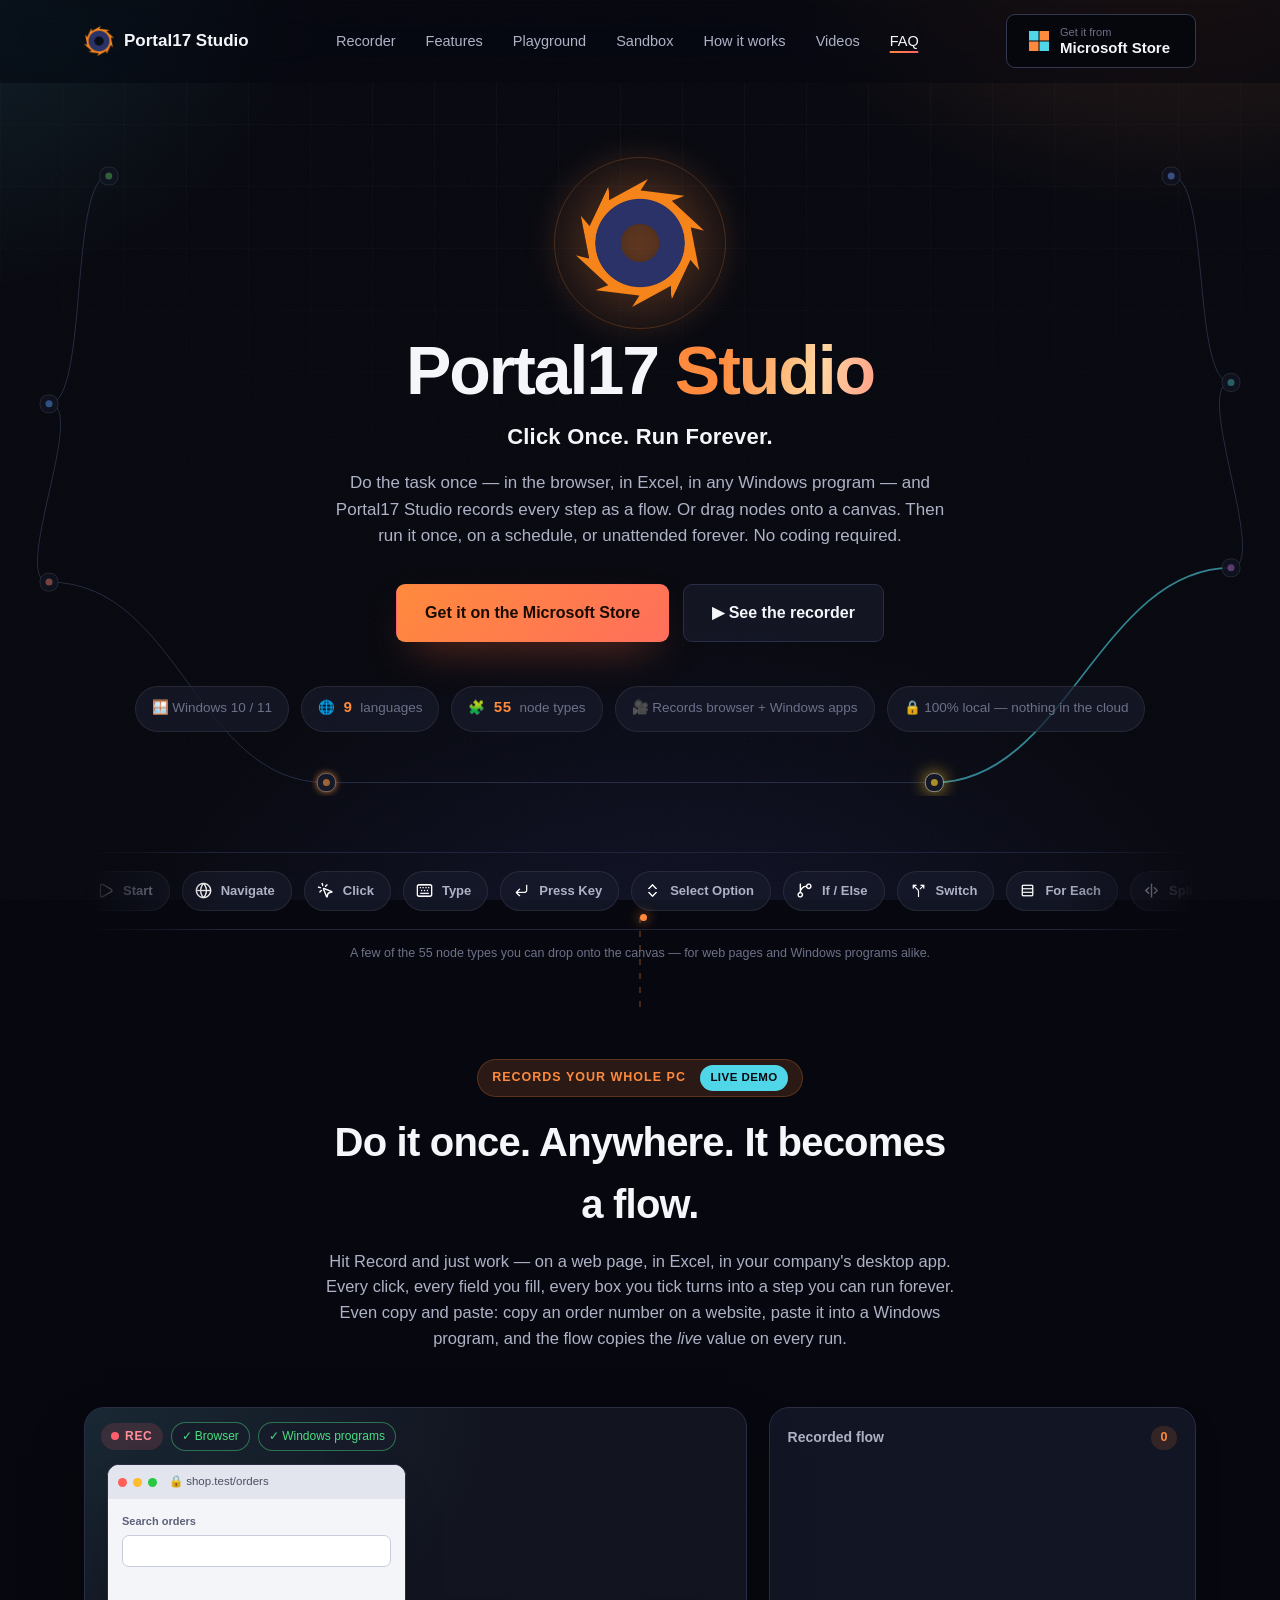
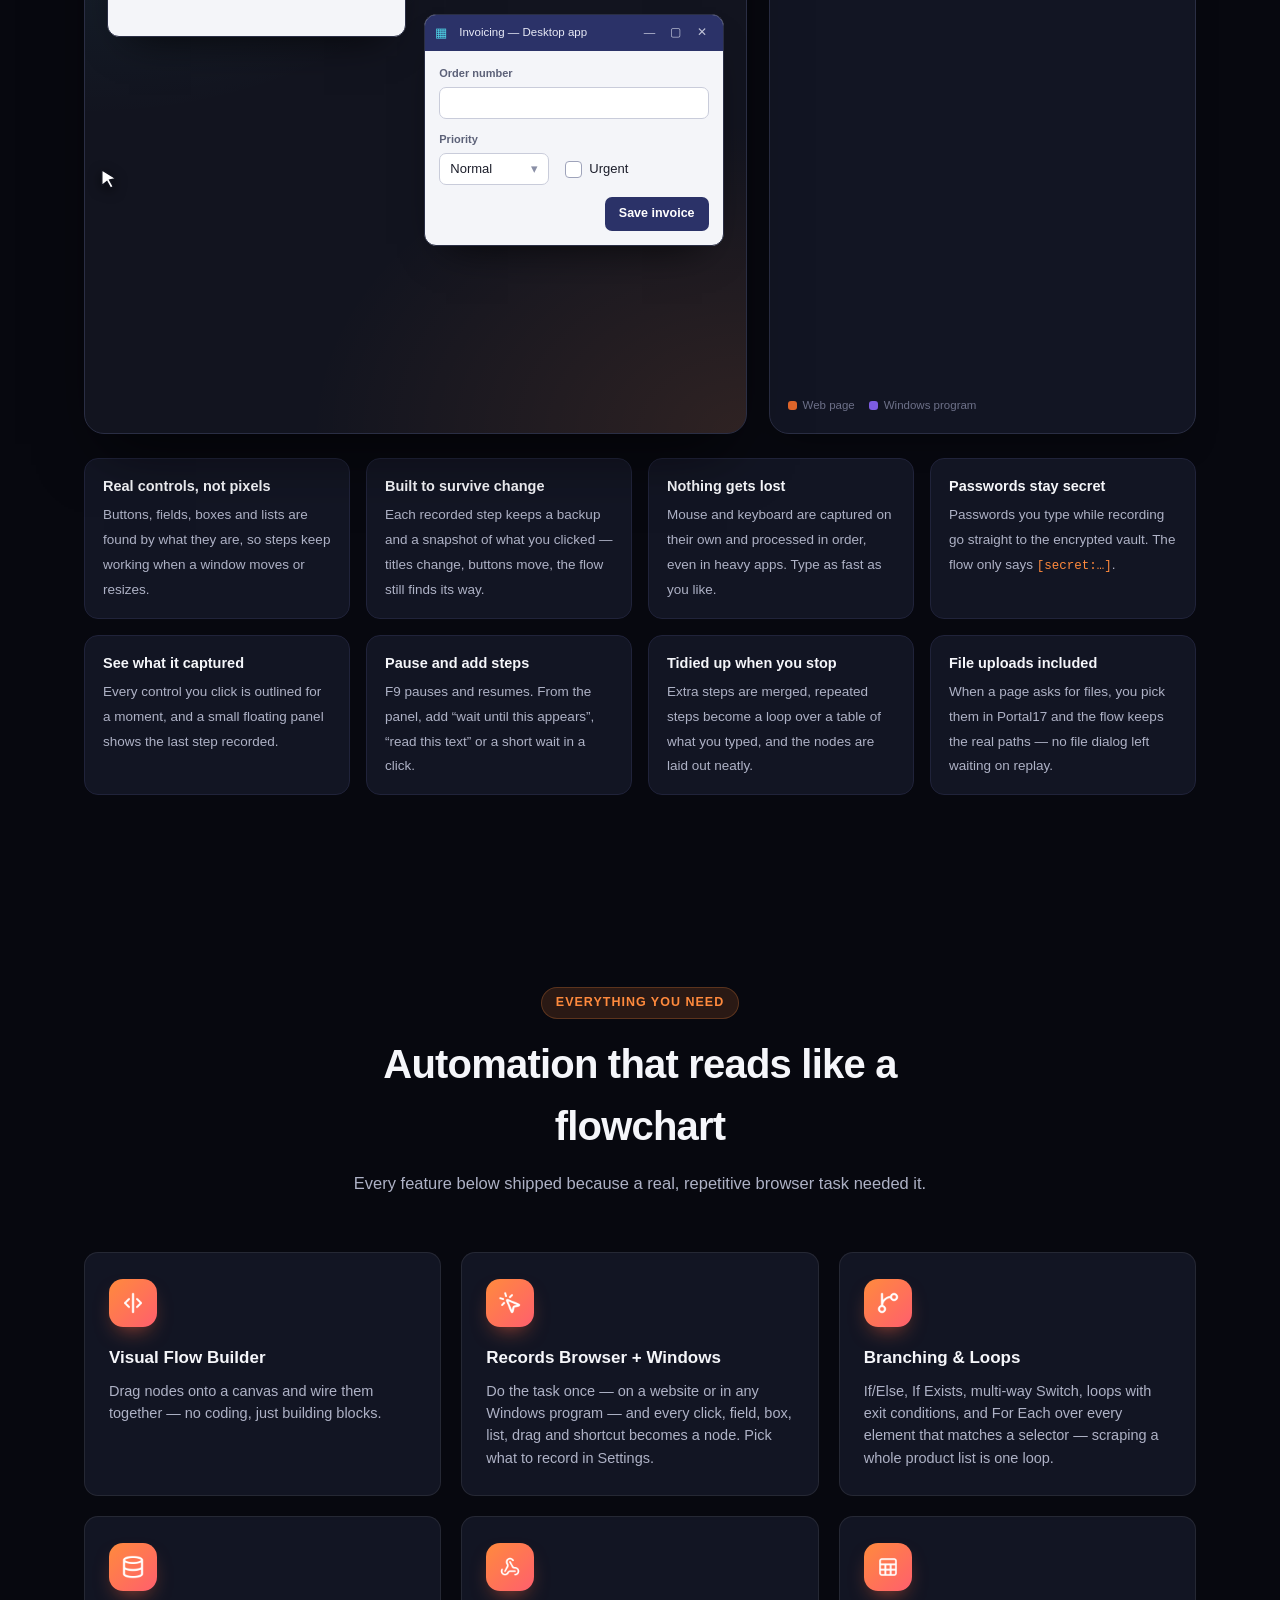
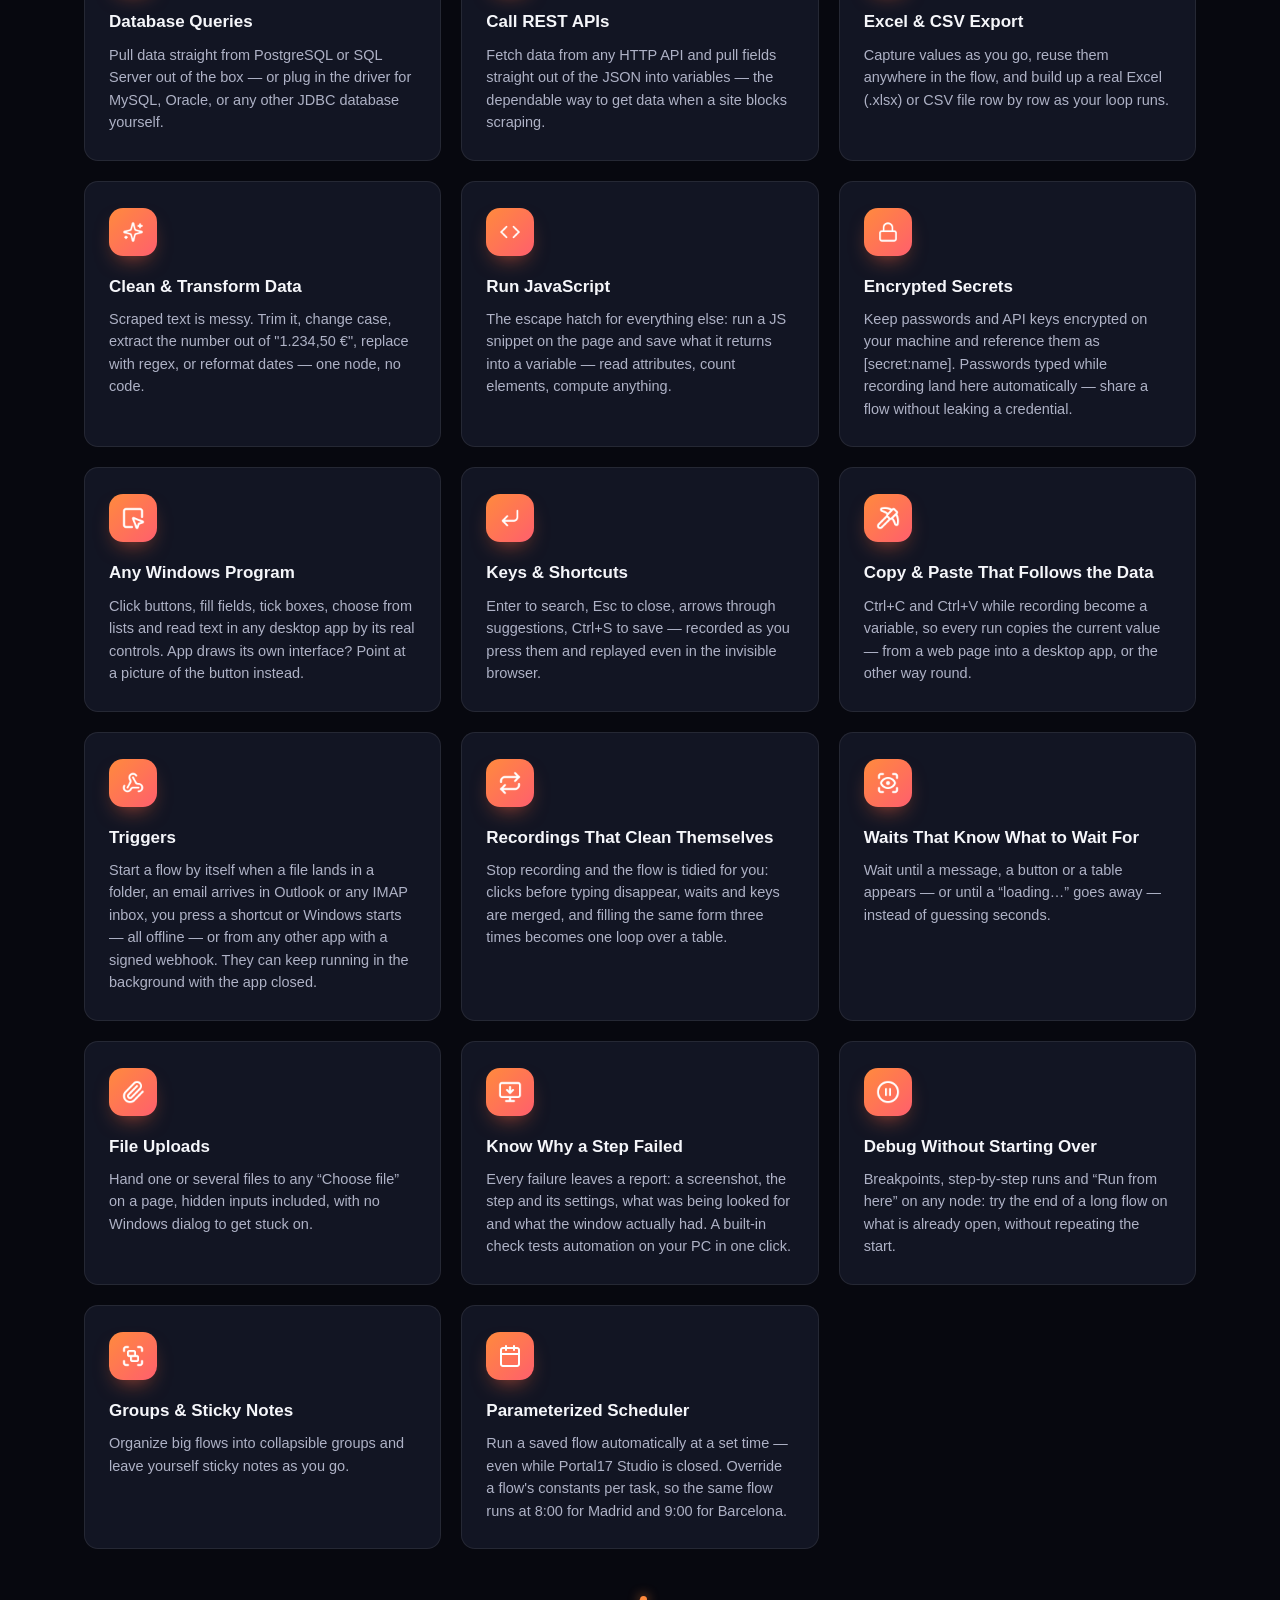
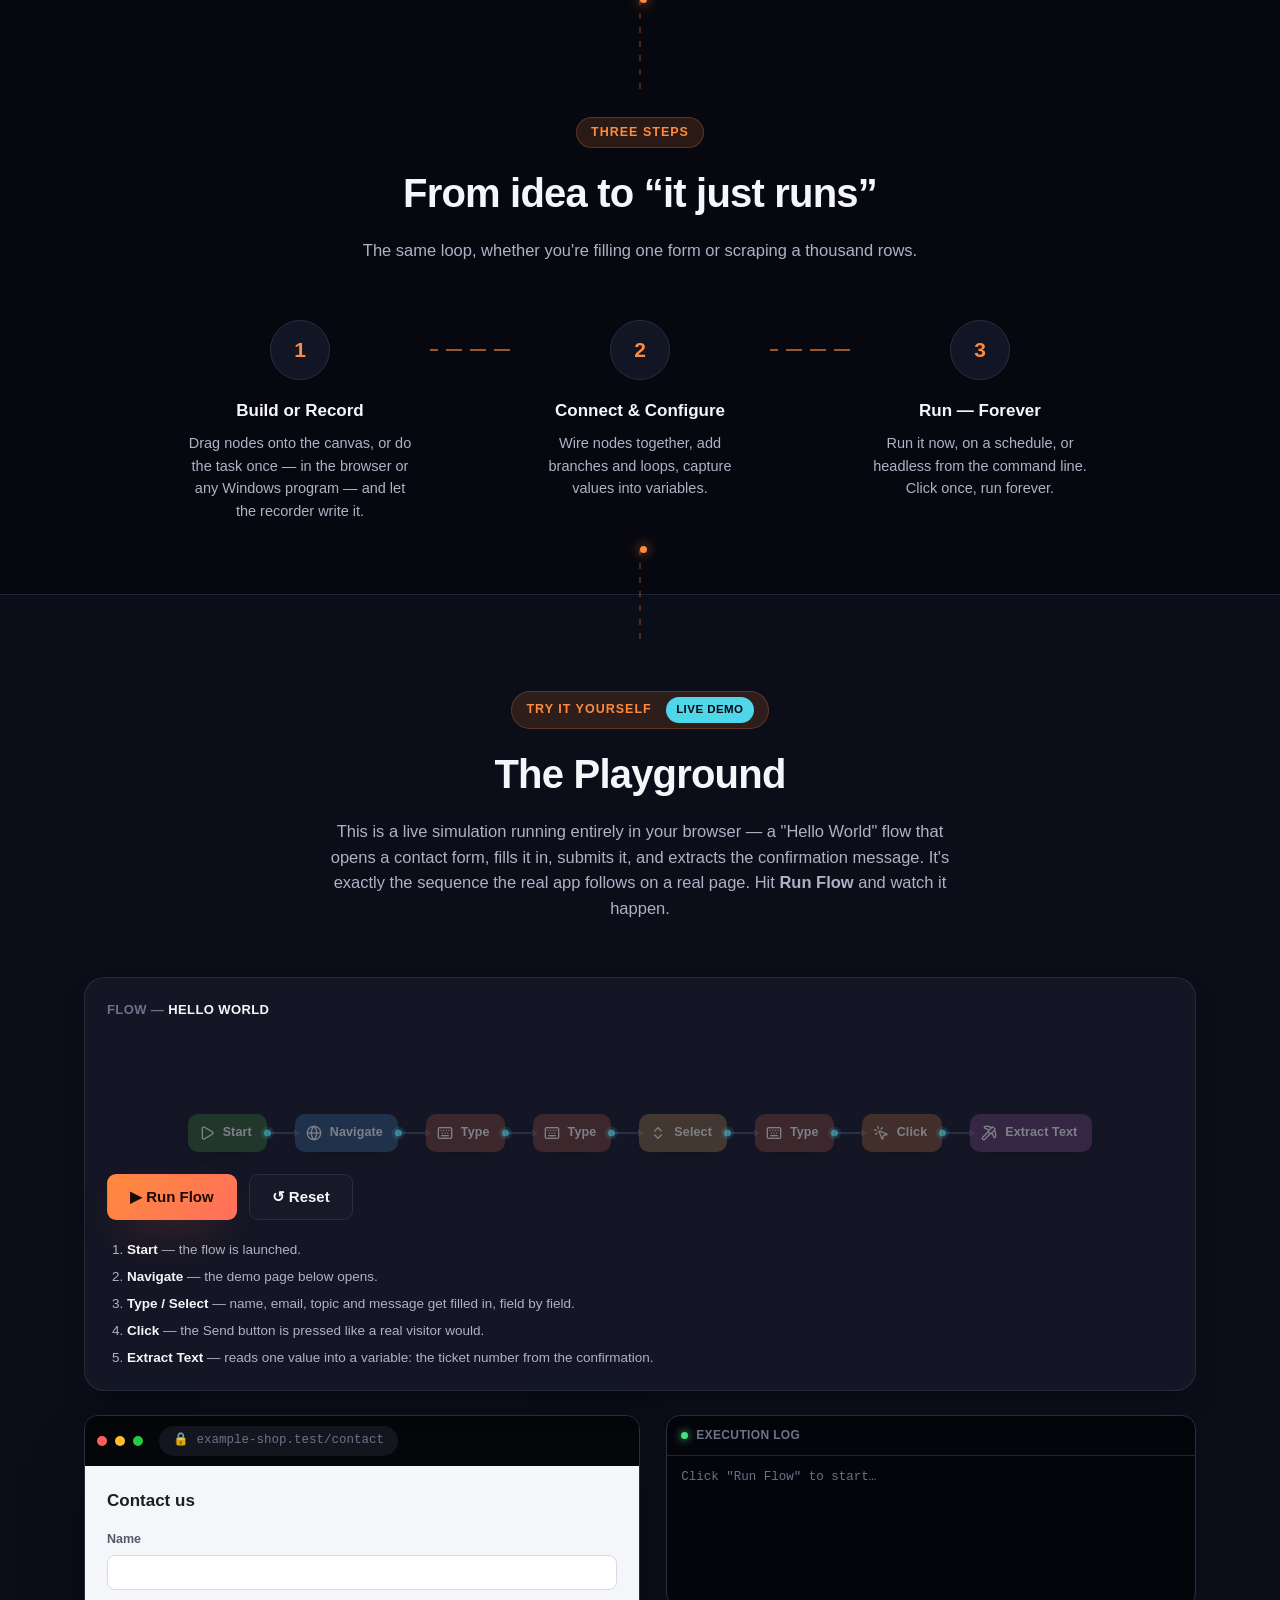
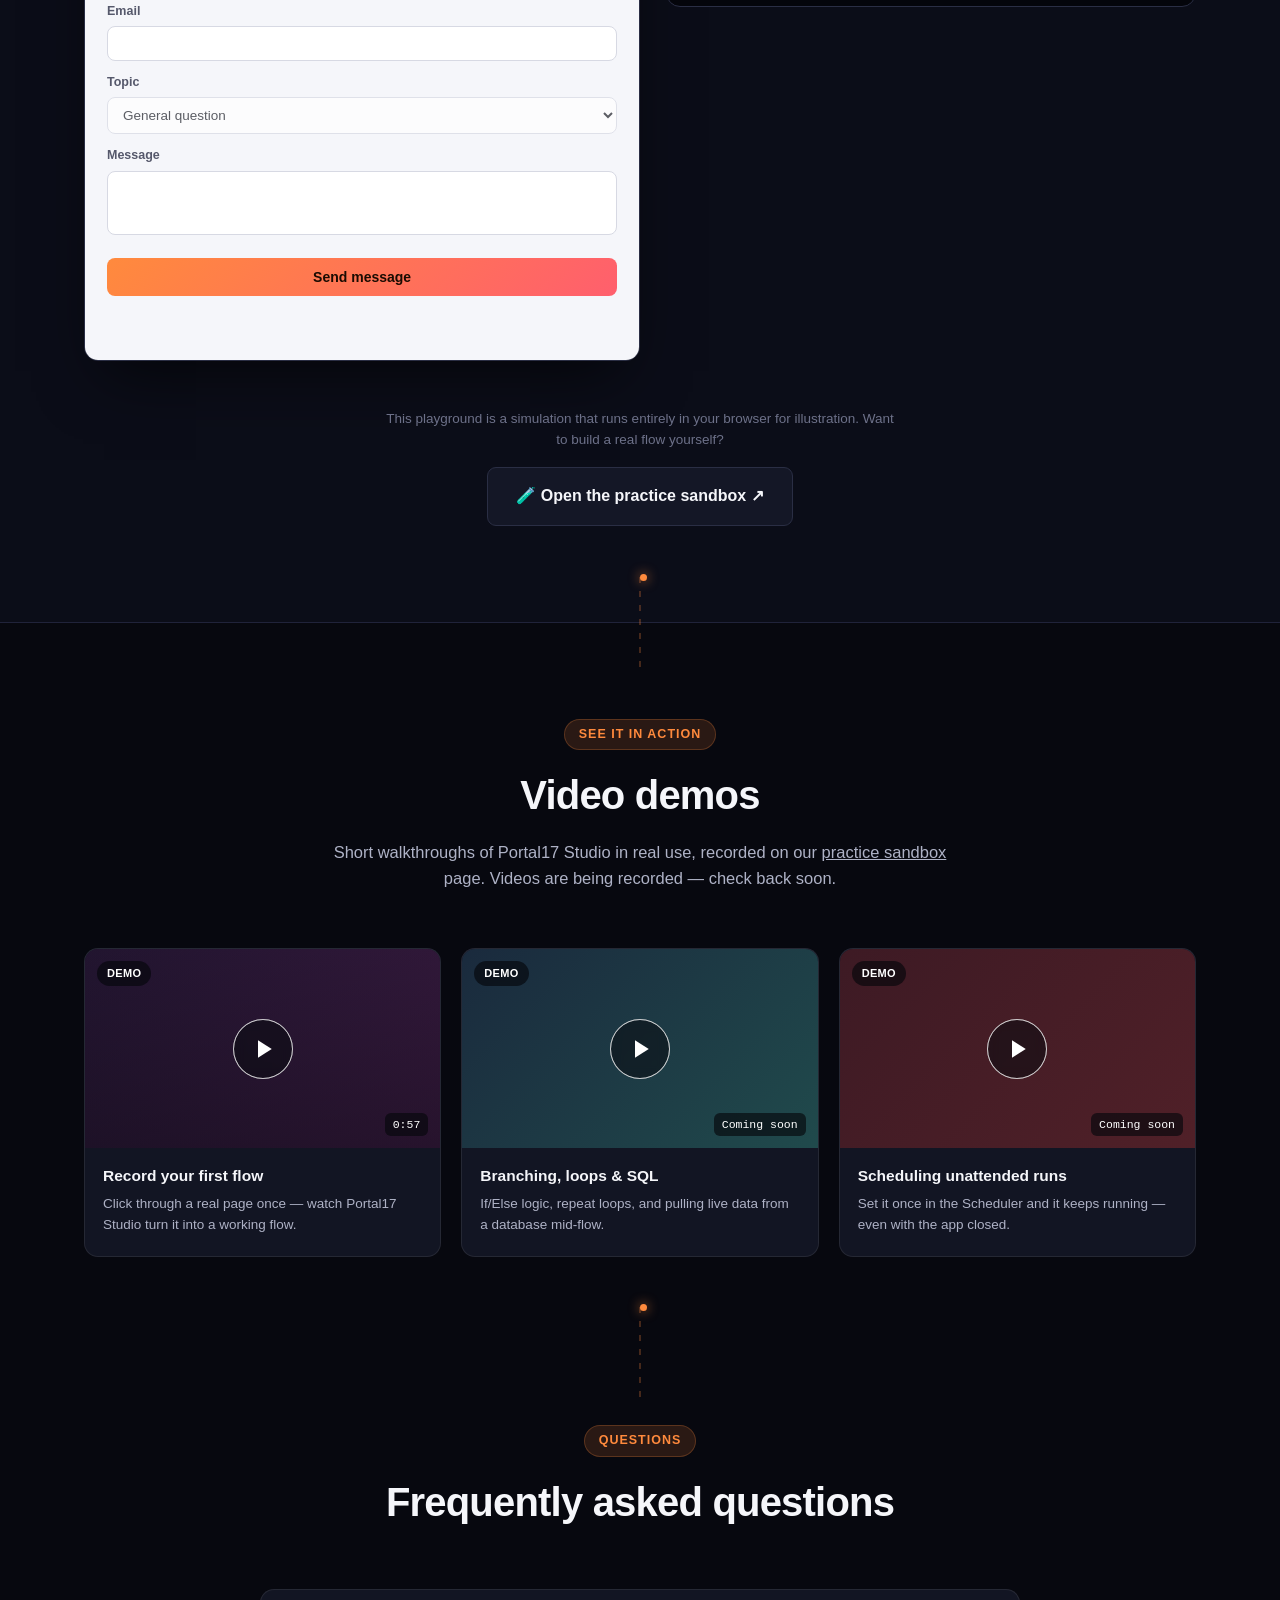
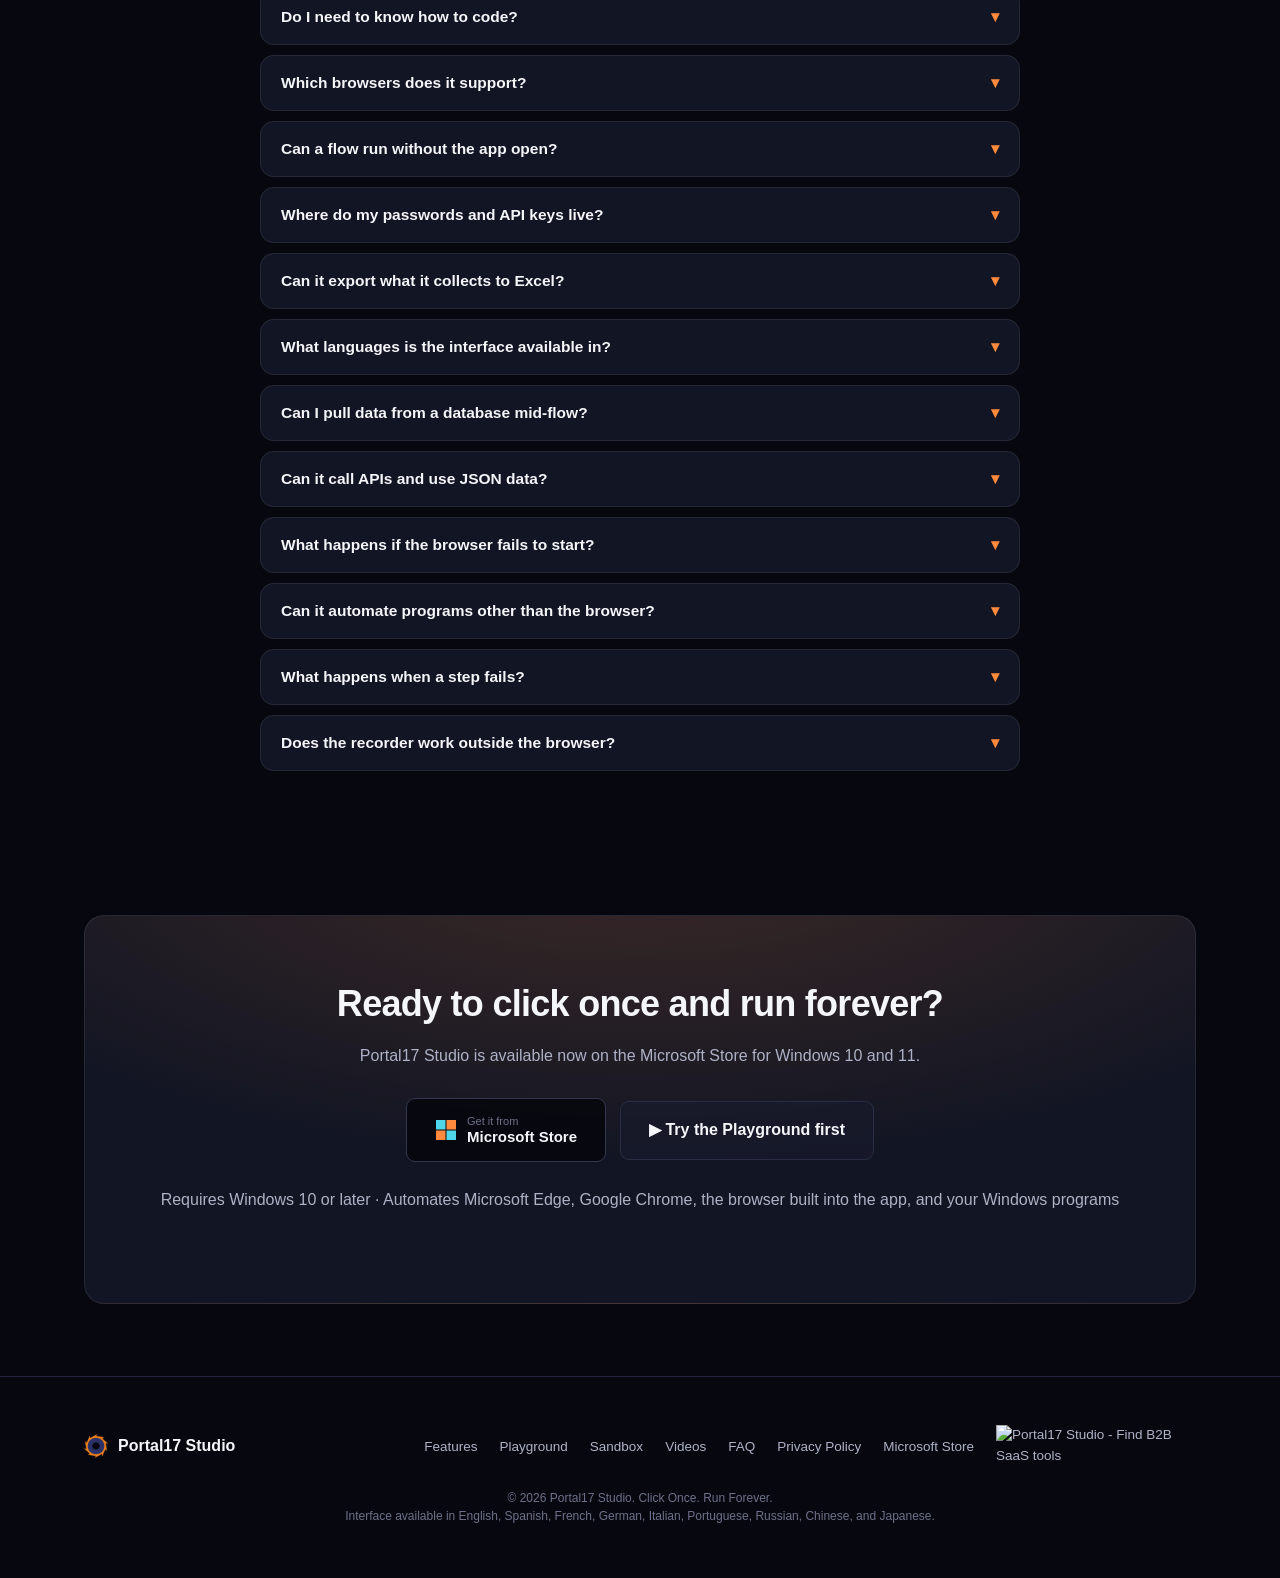
==== commit b645353d: "Revert "More" This reverts commit 6f7e3b220d92b537feffd9a624661438af1a52a8." ====
--- a/index.html
+++ b/index.html
@@ -4,8 +4,8 @@
 <meta charset="UTF-8">
 <meta name="viewport" content="width=device-width, initial-scale=1.0">
 <title>Portal17 Studio — No-Code Automation for the Browser and Windows Apps</title>
-<meta name="description" content="Portal17 Studio automates the browser and any Windows program without code. Do the task once and it becomes a visual flow — then run it on a schedule, when a file or an email arrives, or with a shortcut. Flows repair themselves when a site or program changes. 100% local. On the Microsoft Store.">
-<meta name="keywords" content="browser automation, desktop automation, Windows app automation, RPA software, no-code automation, task automation software, record and replay, desktop recorder, self-healing automation, Excel automation, automatizar navegador, automatizar Windows, automatización web, Windows automation tool">
+<meta name="description" content="Portal17 Studio is no-code automation software for Windows: record what you do in the browser and in any Windows program, or build flows by dragging nodes. Fill forms, move data between web and desktop apps, extract data, and run flows on a schedule or from the command line. Available on the Microsoft Store.">
+<meta name="keywords" content="browser automation, desktop automation, Windows app automation, RPA software, no-code automation, task automation software, record and replay, desktop recorder, automatizar navegador, automatizar Windows, automatización web, Windows automation tool">
 <meta name="robots" content="index, follow">
 <meta name="theme-color" content="#0a0b12">
 <link rel="canonical" href="https://portal17studio.com/">
@@ -15,12 +15,12 @@
 <meta property="og:locale" content="en_US">
 <meta property="og:url" content="https://portal17studio.com/">
 <meta property="og:title" content="Portal17 Studio — No-Code Automation for the Browser and Windows Apps">
-<meta property="og:description" content="Do the task once in the browser or any Windows program and it becomes a flow that runs on its own. No code, nothing in the cloud. Click once, run forever.">
+<meta property="og:description" content="Record what you do in the browser and in any Windows program — or drag nodes onto a canvas. No coding required. Click once, run forever.">
 <meta property="og:image" content="https://portal17studio.com/assets/icon.png">
 
 <meta name="twitter:card" content="summary_large_image">
 <meta name="twitter:title" content="Portal17 Studio — No-Code Automation for the Browser and Windows Apps">
-<meta name="twitter:description" content="Do the task once in the browser or any Windows program and it becomes a flow that runs on its own. No code, nothing in the cloud. Click once, run forever.">
+<meta name="twitter:description" content="Record what you do in the browser and in any Windows program — or drag nodes onto a canvas. No coding required. Click once, run forever.">
 <meta name="twitter:image" content="https://portal17studio.com/assets/icon.png">
 
 <link rel="icon" href="favicon.ico">
@@ -33,11 +33,10 @@
   "name": "Portal17 Studio",
   "url": "https://portal17studio.com/",
   "image": "https://portal17studio.com/assets/icon.png",
-  "description": "Visual, node-based automation software for Windows. Record what you do in the browser and in any Windows program, or build flows by dragging nodes — no coding required. Run flows on a schedule, from triggers (folders, email, shortcuts, webhooks) or from the command line. Flows repair themselves when a site or program changes.",
+  "description": "Visual, node-based automation software for Windows. Record what you do in the browser and in any Windows program, or build flows by dragging nodes — no coding required. Fill forms, move data between web pages and desktop apps, extract data, and run flows on a schedule.",
   "applicationCategory": "BusinessApplication",
   "operatingSystem": "Windows 10, Windows 11",
   "inLanguage": ["en", "es", "fr", "de", "it", "pt", "ru", "zh", "ja"],
-  "downloadUrl": "https://apps.microsoft.com/store/detail/9MX9PN25FSGB",
   "softwareHelp": "https://portal17studio.com/sandbox"
 }
 </script>
@@ -46,26 +45,61 @@
   "@context": "https://schema.org",
   "@type": "FAQPage",
   "mainEntity": [
-    { "@type": "Question", "name": "Do I need to know how to code?",
-      "acceptedAnswer": { "@type": "Answer", "text": "No. Do the task once while recording, or drag nodes onto a canvas and connect them. Every step is a box you can read, change and test on its own." } },
-    { "@type": "Question", "name": "Can it automate programs other than the browser?",
-      "acceptedAnswer": { "@type": "Answer", "text": "Yes. The Windows app nodes work with the real controls of any program — click buttons, type into fields, tick boxes, choose from lists and read text — so they keep working when the window moves. For programs that draw their own interface you can point at a picture of the button instead. Launch Program, Wait for Window, Desktop Drag, Send Keys and Read Screen Text cover the rest." } },
-    { "@type": "Question", "name": "Will my flows break when a website or program changes?",
-      "acceptedAnswer": { "@type": "Answer", "text": "Much less often. Every step remembers what the element it found looked like. If a page or a program changes and the step can no longer find it as it was saved, Portal17 Studio finds it again by those details, carries on, and suggests the corrected step in the node so you can apply it with one click. Nothing is changed without your confirmation." } },
-    { "@type": "Question", "name": "Can a flow run without the app open?",
-      "acceptedAnswer": { "@type": "Answer", "text": "Yes. The Scheduler registers real Windows scheduled tasks, triggers can keep watching folders, inboxes, shortcuts and webhooks in the background while the app is closed, and any saved flow can be started from the command line in unattended mode." } },
-    { "@type": "Question", "name": "What happens when a step fails?",
-      "acceptedAnswer": { "@type": "Answer", "text": "You decide per node: retry, stop, carry on or follow a separate error path. Each failure is listed in the run history with a report — screenshots, the step's settings and what the window contained — and a Go to node button that opens the flow on the step that failed. Settings → General → Check this computer tests automation on your PC in plain words." } },
-    { "@type": "Question", "name": "Can it read and write Excel?",
-      "acceptedAnswer": { "@type": "Answer", "text": "Yes. Read Excel and Read CSV load a sheet so a For Each loop can go row by row, with every column available as a variable. Export Excel and Export CSV build a real file one row per pass, and Transform cleans messy values (prices, dates, spaces) before they land in a cell." } },
-    { "@type": "Question", "name": "Where do my passwords and API keys live?",
-      "acceptedAnswer": { "@type": "Answer", "text": "In the encrypted Secrets vault, stored only on your computer and never inside the flow file. Flows reference them as [secret:name], and passwords typed while recording go there automatically, so you can share a .portal file without leaking a single credential." } },
-    { "@type": "Question", "name": "Which browsers does it support?",
-      "acceptedAnswer": { "@type": "Answer", "text": "Microsoft Edge, Google Chrome, or the browser built into the app — pick one in Settings. Flows can also run with the browser hidden." } },
-    { "@type": "Question", "name": "Can I pull data from a database or an API mid-flow?",
-      "acceptedAnswer": { "@type": "Answer", "text": "Yes. SQL Query connects to PostgreSQL and SQL Server out of the box, and to MySQL, Oracle or almost any other database by dropping its driver file into the drivers folder. Call API makes GET, POST, PUT, PATCH or DELETE requests and pulls fields straight out of the JSON response into variables." } },
-    { "@type": "Question", "name": "What languages is the interface available in?",
-      "acceptedAnswer": { "@type": "Answer", "text": "English, Spanish, French, German, Italian, Portuguese, Russian, Chinese and Japanese — switch anytime from Settings." } }
+    {
+      "@type": "Question",
+      "name": "Do I need to know how to code?",
+      "acceptedAnswer": { "@type": "Answer", "text": "No. Flows are built by dragging nodes onto a canvas and connecting them, or by recording yourself performing the task once. No scripting required." }
+    },
+    {
+      "@type": "Question",
+      "name": "Which browsers does it support?",
+      "acceptedAnswer": { "@type": "Answer", "text": "Microsoft Edge, Google Chrome, or the browser built into the app — pick your channel from Settings." }
+    },
+    {
+      "@type": "Question",
+      "name": "Can a flow run without the app open?",
+      "acceptedAnswer": { "@type": "Answer", "text": "Yes. Use the built-in Scheduler to register a real Windows Scheduled Task, or trigger any saved flow from the command line in unattended mode — no window needed. Each scheduled task can even override the flow's constants, so one flow can run several times a day with different parameters." }
+    },
+    {
+      "@type": "Question",
+      "name": "Where do my passwords and API keys live?",
+      "acceptedAnswer": { "@type": "Answer", "text": "In the encrypted Secrets vault, stored only on your machine — never inside the flow file. Your flow just references them as [secret:name], so you can share or back up a .portal file without leaking a single credential. Everything stays local; nothing is sent to any cloud." }
+    },
+    {
+      "@type": "Question",
+      "name": "Can it export what it collects to Excel?",
+      "acceptedAnswer": { "@type": "Answer", "text": "Yes. The Export Excel node writes a real .xlsx file (and Export CSV covers plain CSV). Put it inside a loop and it builds the spreadsheet up one row per pass — headers are written automatically, and the Transform node cleans messy scraped values (prices, dates, spaces) before they land in a cell." }
+    },
+    {
+      "@type": "Question",
+      "name": "What languages is the interface available in?",
+      "acceptedAnswer": { "@type": "Answer", "text": "English, Spanish, French, German, Italian, Portuguese, Russian, Chinese, and Japanese — switch anytime from Settings." }
+    },
+    {
+      "@type": "Question",
+      "name": "Can I pull data from a database mid-flow?",
+      "acceptedAnswer": { "@type": "Answer", "text": "Yes, with the SQL Query node. PostgreSQL and SQL Server drivers are bundled — pick one and connect. MySQL, Oracle, or any other JDBC database works too: just drop that database's driver file into the app's drivers folder (one click opens it for you) and connect." }
+    },
+    {
+      "@type": "Question",
+      "name": "Can it call APIs and use JSON data?",
+      "acceptedAnswer": { "@type": "Answer", "text": "Yes, with the Call API node. Make GET, POST, PUT, PATCH or DELETE requests, send headers and a body, then pull fields straight out of the JSON response into variables by their path. It's the reliable way to get data when a site blocks scraping." }
+    },
+    {
+      "@type": "Question",
+      "name": "What happens if the browser fails to start?",
+      "acceptedAnswer": { "@type": "Answer", "text": "Portal17 Studio shows a clear warning instead of crashing, and disables Run/Record until you fix the browser settings and restart the engine — with one click, right from the toolbar." }
+    },
+    {
+      "@type": "Question",
+      "name": "Can it automate programs other than the browser?",
+      "acceptedAnswer": { "@type": "Answer", "text": "Yes. The Windows app nodes work with the real controls of any program — click buttons, type into fields, tick boxes, choose from lists and read text — so they keep working when the window moves. For programs that draw their own interface you can point at a picture of the button instead. Launch Program, Wait for Window, Desktop Drag, Send Keys and Read Text on Screen (OCR) cover the rest." }
+    },
+    {
+      "@type": "Question",
+      "name": "Does the recorder work outside the browser?",
+      "acceptedAnswer": { "@type": "Answer", "text": "Yes. In Settings → Recording, tick Browser, Windows programs, or both. Clicks, typing, check boxes, drop-downs, lists, drag and drop, the Enter key and shortcuts are all recorded as nodes — even copy and paste, which becomes a variable so the flow copies the live value on every run. Passwords you type are stored encrypted, never in the flow." }
+    }
   ]
 }
 </script>
@@ -82,11 +116,11 @@
     </a>
     <ul class="nav-links">
       <li><a href="#recorder">Recorder</a></li>
-      <li><a href="#use-cases">Use cases</a></li>
       <li><a href="#features">Features</a></li>
-      <li><a href="#reliability">Reliability</a></li>
       <li><a href="#playground">Playground</a></li>
       <li><a href="sandbox">Sandbox</a></li>
+      <li><a href="#how">How it works</a></li>
+      <li><a href="#videos">Videos</a></li>
       <li><a href="#faq">FAQ</a></li>
     </ul>
     <div class="nav-cta">
@@ -104,11 +138,11 @@
   </div>
   <nav class="mobile-menu" id="mobileMenu">
     <a href="#recorder">Recorder</a>
-    <a href="#use-cases">Use cases</a>
     <a href="#features">Features</a>
-    <a href="#reliability">Reliability</a>
     <a href="#playground">Playground</a>
     <a href="sandbox">Sandbox</a>
+    <a href="#how">How it works</a>
+    <a href="#videos">Videos</a>
     <a href="#faq">FAQ</a>
     <a href="https://apps.microsoft.com/store/detail/9MX9PN25FSGB?cid=DevShareMCLPCS" target="_blank" rel="noopener">Get it from Microsoft Store</a>
   </nav>
@@ -123,100 +157,20 @@
     <h1>Portal17 <span class="accent-text">Studio</span></h1>
     <p class="hero-tagline">Click Once. Run Forever.</p>
     <p class="hero-sub">
-      Automate the browser and every Windows program on your PC — without writing code.
-      Do the task once and it becomes a visual flow. Then let it run on its own: on a schedule,
-      when a file or an email arrives, or when you press a shortcut.
+      Do the task once — in the browser, in Excel, in any Windows program — and
+      Portal17 Studio records every step as a flow. Or drag nodes onto a canvas.
+      Then run it once, on a schedule, or unattended forever. No coding required.
     </p>
     <div class="hero-ctas">
       <a href="https://apps.microsoft.com/store/detail/9MX9PN25FSGB?cid=DevShareMCLPCS" class="btn btn-primary btn-lg" target="_blank" rel="noopener">Get it on the Microsoft Store</a>
-      <a href="#recorder" class="btn btn-ghost btn-lg">▶ See it record</a>
+      <a href="#recorder" class="btn btn-ghost btn-lg">▶ See the recorder</a>
     </div>
     <div class="hero-meta">
       <span>🪟 Windows 10 / 11</span>
+      <span>🌐 <b data-count="9">9</b> languages</span>
       <span>🧩 <b data-count="55">55</b> node types</span>
-      <span>🌐 <b data-count="9">9</b> languages</span>
-      <span>🔧 Flows that repair themselves</span>
+      <span>🎥 Records browser + Windows apps</span>
       <span>🔒 100% local — nothing in the cloud</span>
-    </div>
-
-    <!-- The editor, drawn in HTML: a flow that reads an Excel sheet and,
-         row by row, moves each order from a web page into a desktop app.
-         The highlight walks the flow like a real run (CSS only). -->
-    <div class="app-mock" aria-label="Portal17 Studio editor with a flow that copies orders from a web page into a desktop app">
-      <div class="am-bar">
-        <span class="am-dots"><i></i><i></i><i></i></span>
-        <span class="am-title">orders-to-invoices.portal — Portal17 Studio</span>
-        <span class="am-tools" aria-hidden="true">
-          <span class="am-tool run">▶ Run</span>
-          <span class="am-tool rec">● Record</span>
-          <span class="am-tool">⏸</span>
-        </span>
-      </div>
-      <div class="am-body">
-        <aside class="am-toolbox" aria-hidden="true">
-          <div class="am-group">Browser</div>
-          <div class="am-item"><img src="assets/icons/navigate.png" alt="">Navigate</div>
-          <div class="am-item"><img src="assets/icons/click.png" alt="">Click</div>
-          <div class="am-item"><img src="assets/icons/type.png" alt="">Type</div>
-          <div class="am-item"><img src="assets/icons/wait_element.png" alt="">Wait for Element</div>
-          <div class="am-group">Windows apps</div>
-          <div class="am-item"><img src="assets/icons/app_click.png" alt="">Click in App</div>
-          <div class="am-item"><img src="assets/icons/app_type.png" alt="">Type in App</div>
-          <div class="am-item"><img src="assets/icons/app_read.png" alt="">Read Text from App</div>
-          <div class="am-group">Data</div>
-          <div class="am-item"><img src="assets/icons/read_excel.png" alt="">Read Excel</div>
-          <div class="am-item"><img src="assets/icons/export_excel.png" alt="">Export Excel</div>
-          <div class="am-item"><img src="assets/icons/email.png" alt="">Send Email</div>
-        </aside>
-
-        <div class="am-canvas">
-          <svg class="am-flow" viewBox="0 0 740 340" role="img" aria-label="Flow: Start, Read Excel, For Each row, Navigate, Extract Text, Type in App, Click in App, then Export Excel">
-            <defs>
-              <pattern id="amGrid" width="20" height="20" patternUnits="userSpaceOnUse">
-                <path d="M20 0H0V20" fill="none" stroke="rgba(255,255,255,0.045)" stroke-width="1"/>
-              </pattern>
-            </defs>
-            <rect width="740" height="340" fill="url(#amGrid)"/>
-            <!-- wires -->
-            <g class="am-wires" fill="none" stroke-width="2.2">
-              <path d="M150 52 H190"/>
-              <path d="M340 52 H380"/>
-              <path class="am-green" d="M455 74 V122"/>
-              <path class="am-red" d="M530 52 H570"/>
-              <path d="M495 144 H535"/>
-              <path d="M610 166 V214 Q610 236 588 236 H530"/>
-              <path d="M380 236 H340"/>
-              <path class="am-loop" d="M190 236 H178 Q160 236 160 218 V112 Q160 94 178 94 H380 Q392 94 392 82 V74"/>
-            </g>
-            <!-- nodes -->
-            <g class="am-node n1"><rect x="20" y="30" width="130" height="44" rx="11" fill="#176b17"/><image href="assets/icons/start.png" x="34" y="42" width="20" height="20"/><text x="62" y="57">Start</text></g>
-            <g class="am-node n2"><rect x="190" y="30" width="150" height="44" rx="11" fill="#4d8c67"/><image href="assets/icons/read_excel.png" x="204" y="42" width="20" height="20"/><text x="232" y="57">Read Excel</text></g>
-            <g class="am-node n3"><rect x="380" y="30" width="150" height="44" rx="11" fill="#27755b"/><image href="assets/icons/foreach.png" x="394" y="42" width="20" height="20"/><text x="422" y="57">For Each row</text></g>
-            <g class="am-node n4"><rect x="380" y="122" width="115" height="44" rx="11" fill="#17569e"/><image href="assets/icons/navigate.png" x="394" y="134" width="20" height="20"/><text x="422" y="149">Navigate</text></g>
-            <g class="am-node n5"><rect x="535" y="122" width="150" height="44" rx="11" fill="#703584"/><image href="assets/icons/extract_part.png" x="549" y="134" width="20" height="20"/><text x="577" y="149">Extract Text</text></g>
-            <g class="am-node n6"><rect x="380" y="214" width="150" height="44" rx="11" fill="#704a89"/><image href="assets/icons/app_type.png" x="394" y="226" width="20" height="20"/><text x="422" y="241">Type in App</text></g>
-            <g class="am-node n7 am-selected"><rect x="190" y="214" width="150" height="44" rx="11" fill="#6e4a8e"/><image href="assets/icons/app_click.png" x="204" y="226" width="20" height="20"/><text x="232" y="241">Click in App</text></g>
-            <g class="am-node n8"><rect x="570" y="30" width="150" height="44" rx="11" fill="#38664b"/><image href="assets/icons/export_excel.png" x="584" y="42" width="20" height="20"/><text x="612" y="57">Export Excel</text></g>
-            <g class="am-note"><rect x="20" y="282" width="290" height="46" rx="8"/><text x="34" y="301">For every row of orders.xlsx:</text><text x="34" y="318">web portal → invoicing app</text></g>
-          </svg>
-        </div>
-
-        <aside class="am-props" aria-hidden="true">
-          <div class="am-props-head"><img src="assets/icons/app_click.png" alt="">Click in App</div>
-          <label>Control</label>
-          <div class="am-field mono">app:window[name$="Invoicing"] &gt;&gt; button[name="Save"]<span class="am-pick">⌖</span></div>
-          <div class="am-ok">✓ Found: button “Save”</div>
-          <label>Click</label>
-          <div class="am-field">Normal click <span class="am-chev">▾</span></div>
-          <label>If it keeps failing</label>
-          <div class="am-field">Retry 2 times, then stop <span class="am-chev">▾</span></div>
-          <div class="am-fix">
-            <b>🔧 Suggested fix</b>
-            <span>The program changed — the button now lives in a toolbar.</span>
-            <span class="am-fix-btns"><i>Apply</i><i class="ghost">Discard</i></span>
-          </div>
-        </aside>
-      </div>
     </div>
   </div>
 </section>
@@ -232,22 +186,21 @@
       <span class="node-chip"><img src="assets/icons/click.png" alt="">Click</span>
       <span class="node-chip"><img src="assets/icons/type.png" alt="">Type</span>
       <span class="node-chip"><img src="assets/icons/press_key.png" alt="">Press Key</span>
-      <span class="node-chip"><img src="assets/icons/wait_element.png" alt="">Wait for Element</span>
-      <span class="node-chip"><img src="assets/icons/upload_file.png" alt="">Upload File</span>
-      <span class="node-chip"><img src="assets/icons/select.png" alt="">Select</span>
+      <span class="node-chip"><img src="assets/icons/select.png" alt="">Select Option</span>
       <span class="node-chip"><img src="assets/icons/if.png" alt="">If / Else</span>
       <span class="node-chip"><img src="assets/icons/switch.png" alt="">Switch</span>
       <span class="node-chip"><img src="assets/icons/foreach.png" alt="">For Each</span>
-      <span class="node-chip"><img src="assets/icons/call_portal.png" alt="">Call Portal</span>
+      <span class="node-chip"><img src="assets/icons/split.png" alt="">Split Variable</span>
       <span class="node-chip"><img src="assets/icons/set_variable.png" alt="">Set Variable</span>
       <span class="node-chip"><img src="assets/icons/transform.png" alt="">Transform</span>
       <span class="node-chip"><img src="assets/icons/extract_part.png" alt="">Extract Text</span>
-      <span class="node-chip"><img src="assets/icons/read_excel.png" alt="">Read Excel</span>
-      <span class="node-chip"><img src="assets/icons/export_excel.png" alt="">Export Excel</span>
+      <span class="node-chip"><img src="assets/icons/code.png" alt="">Run JS</span>
       <span class="node-chip"><img src="assets/icons/api.png" alt="">Call API</span>
       <span class="node-chip"><img src="assets/icons/sql_query.png" alt="">SQL Query</span>
+      <span class="node-chip"><img src="assets/icons/export_excel.png" alt="">Export Excel</span>
       <span class="node-chip"><img src="assets/icons/email.png" alt="">Send Email</span>
       <span class="node-chip"><img src="assets/icons/zip.png" alt="">Zip Folder</span>
+      <span class="node-chip"><img src="assets/icons/calendar.png" alt="">Scheduler</span>
       <span class="node-chip chip-app"><img src="assets/icons/app_click.png" alt="">Click in App</span>
       <span class="node-chip chip-app"><img src="assets/icons/app_type.png" alt="">Type in App</span>
       <span class="node-chip chip-app"><img src="assets/icons/app_check.png" alt="">Check in App</span>
@@ -255,10 +208,13 @@
       <span class="node-chip chip-app"><img src="assets/icons/app_read.png" alt="">Read Text from App</span>
       <span class="node-chip chip-app"><img src="assets/icons/app_wait.png" alt="">Wait for App Element</span>
       <span class="node-chip"><img src="assets/icons/launch_program.png" alt="">Launch Program</span>
+      <span class="node-chip"><img src="assets/icons/drag_drop_desktop.png" alt="">Desktop Drag</span>
+      <span class="node-chip"><img src="assets/icons/screen_ocr.png" alt="">Read Text on Screen</span>
       <span class="node-chip"><img src="assets/icons/wait_window.png" alt="">Wait for Window</span>
-      <span class="node-chip"><img src="assets/icons/screen_ocr.png" alt="">Read Screen Text</span>
-      <span class="node-chip"><img src="assets/icons/drag_drop_desktop.png" alt="">Desktop Drag</span>
+      <span class="node-chip"><img src="assets/icons/screen_click.png" alt="">Click on Screen</span>
       <span class="node-chip"><img src="assets/icons/send_keys.png" alt="">Send Keys</span>
+      <span class="node-chip"><img src="assets/icons/close_tab.png" alt="">Close Tab</span>
+      <span class="node-chip"><img src="assets/icons/restart_browser.png" alt="">Restart Browser</span>
       <span class="node-chip"><img src="assets/icons/group_box.png" alt="">Group</span>
     </div>
   </div>
@@ -276,9 +232,10 @@
       <span class="eyebrow">Records your whole PC <span class="demo-tag">Live demo</span></span>
       <h2>Do it once. Anywhere. It becomes a flow.</h2>
       <p>
-        Press Record and just work — on a web page, in Excel, in your company's desktop app.
-        Every click, every field you fill and every box you tick turns into a step you can run forever.
-        Copy a value on a website and paste it into a program: the flow reads the <em>live</em> value on every run.
+        Hit Record and just work — on a web page, in Excel, in your company's desktop app.
+        Every click, every field you fill, every box you tick turns into a step you can run forever.
+        Even copy and paste: copy an order number on a website, paste it into a Windows program,
+        and the flow copies the <em>live</em> value on every run.
       </p>
     </div>
 
@@ -346,258 +303,147 @@
 
     <div class="rec-points">
       <div class="rec-point reveal"><b>Real controls, not pixels</b><span>Buttons, fields, boxes and lists are found by what they are, so steps keep working when a window moves or resizes.</span></div>
+      <div class="rec-point reveal"><b>Built to survive change</b><span>Each recorded step keeps a backup and a snapshot of what you clicked — titles change, buttons move, the flow still finds its way.</span></div>
+      <div class="rec-point reveal"><b>Nothing gets lost</b><span>Mouse and keyboard are captured on their own and processed in order, even in heavy apps. Type as fast as you like.</span></div>
+      <div class="rec-point reveal"><b>Passwords stay secret</b><span>Passwords you type while recording go straight to the encrypted vault. The flow only says <code>[secret:…]</code>.</span></div>
       <div class="rec-point reveal"><b>See what it captured</b><span>Every control you click is outlined for a moment, and a small floating panel shows the last step recorded.</span></div>
-      <div class="rec-point reveal"><b>Pause and add steps</b><span>F9 pauses and resumes. From the panel, add “wait until this appears”, “read this text” or a short wait in one click.</span></div>
+      <div class="rec-point reveal"><b>Pause and add steps</b><span>F9 pauses and resumes. From the panel, add “wait until this appears”, “read this text” or a short wait in a click.</span></div>
       <div class="rec-point reveal"><b>Tidied up when you stop</b><span>Extra steps are merged, repeated steps become a loop over a table of what you typed, and the nodes are laid out neatly.</span></div>
       <div class="rec-point reveal"><b>File uploads included</b><span>When a page asks for files, you pick them in Portal17 and the flow keeps the real paths — no file dialog left waiting on replay.</span></div>
-      <div class="rec-point reveal"><b>Passwords stay secret</b><span>Passwords you type while recording go straight to the encrypted vault. The flow only says <code>[secret:…]</code>.</span></div>
-      <div class="rec-point reveal"><b>Nothing gets lost</b><span>Mouse and keyboard are captured on their own and processed in order, even in heavy programs. Type as fast as you like.</span></div>
-      <div class="rec-point reveal"><b>Point and pick</b><span>Need one more step? Hover any control in any program, press Ctrl, and it's picked — then “Test” shows you it's found.</span></div>
     </div>
   </div>
 </section>
 
-<!-- ============ USE CASES ============ -->
-<section id="use-cases" class="flow-step">
-  <div class="container">
-    <div class="section-header reveal">
-      <span class="eyebrow">What people automate</span>
-      <h2>The boring part of your day, done by itself</h2>
-      <p>If you do it the same way every time, it can be a flow. A few that come up again and again:</p>
-    </div>
-
-    <div class="uc-grid">
-      <article class="uc-card reveal">
-        <span class="uc-tag">Web → desktop</span>
-        <h3>Copy orders from a portal into your own program</h3>
-        <p>Search each order on the supplier's website, read the number and total, and type them into the invoicing app on your PC.</p>
-        <div class="uc-steps">
-          <span><img src="assets/icons/navigate.png" alt="">Navigate</span>
-          <span><img src="assets/icons/extract_part.png" alt="">Extract Text</span>
-          <span class="app"><img src="assets/icons/app_type.png" alt="">Type in App</span>
-          <span class="app"><img src="assets/icons/app_click.png" alt="">Click in App</span>
-        </div>
-      </article>
-
-      <article class="uc-card reveal">
-        <span class="uc-tag">Excel → web form</span>
-        <h3>Fill the same form for every row of a spreadsheet</h3>
-        <p>Read the sheet, loop over the rows and fill the form with each one — the columns become variables you drop into any field.</p>
-        <div class="uc-steps">
-          <span><img src="assets/icons/read_excel.png" alt="">Read Excel</span>
-          <span><img src="assets/icons/foreach.png" alt="">For Each</span>
-          <span><img src="assets/icons/type.png" alt="">Type</span>
-          <span><img src="assets/icons/click.png" alt="">Click</span>
-        </div>
-      </article>
-
-      <article class="uc-card reveal">
-        <span class="uc-tag">Web → Excel</span>
-        <h3>Turn a list on a website into a clean spreadsheet</h3>
-        <p>Go through every product, page by page, tidy the prices and dates, and build the .xlsx one row at a time.</p>
-        <div class="uc-steps">
-          <span><img src="assets/icons/foreach.png" alt="">For Each</span>
-          <span><img src="assets/icons/extract_part.png" alt="">Extract Text</span>
-          <span><img src="assets/icons/transform.png" alt="">Transform</span>
-          <span><img src="assets/icons/export_excel.png" alt="">Export Excel</span>
-        </div>
-      </article>
-
-      <article class="uc-card reveal">
-        <span class="uc-tag">Every morning</span>
-        <h3>A report waiting in your inbox at 8:00</h3>
-        <p>Log in, download the figures, put them in a spreadsheet and email it to the team — with the app closed.</p>
-        <div class="uc-steps">
-          <span class="trg"><img src="assets/icons/calendar.png" alt="">Scheduler</span>
-          <span><img src="assets/icons/navigate.png" alt="">Navigate</span>
-          <span><img src="assets/icons/export_excel.png" alt="">Export Excel</span>
-          <span><img src="assets/icons/email.png" alt="">Send Email</span>
-        </div>
-      </article>
-
-      <article class="uc-card reveal">
-        <span class="uc-tag">When an email arrives</span>
-        <h3>File every invoice that lands in your inbox</h3>
-        <p>An email with an attachment starts the flow by itself: the file is saved and uploaded to your accounting portal, with the sender and subject at hand.</p>
-        <div class="uc-steps">
-          <span class="trg"><img src="assets/icons/webhook.png" alt="">Email trigger</span>
-          <span><img src="assets/icons/navigate.png" alt="">Navigate</span>
-          <span><img src="assets/icons/upload_file.png" alt="">Upload File</span>
-          <span><img src="assets/icons/click.png" alt="">Click</span>
-        </div>
-      </article>
-
-      <article class="uc-card reveal">
-        <span class="uc-tag">Desktop → anywhere</span>
-        <h3>Get data out of a program that has no export</h3>
-        <p>Read the values straight off the program's window — fields, lists, even text drawn as pixels — and send them to an API, a database or a CSV.</p>
-        <div class="uc-steps">
-          <span class="app"><img src="assets/icons/app_read.png" alt="">Read Text from App</span>
-          <span><img src="assets/icons/screen_ocr.png" alt="">Read Screen Text</span>
-          <span><img src="assets/icons/api.png" alt="">Call API</span>
-        </div>
-      </article>
-    </div>
-  </div>
-</section>
-
-<!-- ============ FEATURES ============
-     Grouped into tabs so the list stays readable. Without JS every group is
-     shown, one after another, with its own heading. -->
-<section id="features" class="flow-step">
+<!-- ============ FEATURES ============ -->
+<section id="features">
   <div class="container">
     <div class="section-header reveal">
       <span class="eyebrow">Everything you need</span>
       <h2>Automation that reads like a flowchart</h2>
-      <p>Every node exists because a real, repetitive task needed it.</p>
-    </div>
-
-    <div class="ft-tabs reveal" role="tablist" aria-label="Feature groups">
-      <button class="ft-tab active" role="tab" aria-selected="true" data-group="record">Record</button>
-      <button class="ft-tab" role="tab" aria-selected="false" data-group="build">Build</button>
-      <button class="ft-tab" role="tab" aria-selected="false" data-group="data">Data</button>
-      <button class="ft-tab" role="tab" aria-selected="false" data-group="run">Run by itself</button>
-    </div>
-
-    <div class="ft-group" data-group="record" role="tabpanel">
-      <h3 class="ft-group-title">Record</h3>
-      <div class="feature-grid">
-        <div class="feature-card"><div class="feature-icon"><img src="assets/icons/click.png" alt=""></div>
-          <h3>Browser + Windows in one recording</h3>
-          <p>Clicks, fields, boxes, lists, drag and drop and shortcuts — on websites and in any program — become nodes. Choose what to record in Settings.</p></div>
-        <div class="feature-card"><div class="feature-icon"><img src="assets/icons/extract_part.png" alt=""></div>
-          <h3>Copy &amp; paste that follows the data</h3>
-          <p>Ctrl+C reads the value live on every run and Ctrl+V types it — from a web page into a desktop app, or the other way round.</p></div>
-        <div class="feature-card"><div class="feature-icon"><img src="assets/icons/loop.png" alt=""></div>
-          <h3>Recordings that clean themselves</h3>
-          <p>Clicks before typing disappear, waits and keys are merged, and filling the same form three times becomes one loop over a table.</p></div>
-        <div class="feature-card"><div class="feature-icon"><img src="assets/icons/upload_file.png" alt=""></div>
-          <h3>File uploads</h3>
-          <p>Hand one or several files to any “Choose file” on a page, hidden inputs included, with no Windows dialog to get stuck on.</p></div>
-        <div class="feature-card"><div class="feature-icon"><img src="assets/icons/press_key.png" alt=""></div>
-          <h3>Keys &amp; shortcuts</h3>
-          <p>Enter to search, Esc to close, arrows through suggestions, Ctrl+S to save — recorded as you press them and replayed even with the browser hidden.</p></div>
-        <div class="feature-card"><div class="feature-icon"><img src="assets/icons/hover.png" alt=""></div>
-          <h3>Point and pick</h3>
-          <p>Hover any control in any program and press Ctrl. Programs that draw their own interface? Point at a picture of the button instead.</p></div>
-      </div>
-    </div>
-
-    <div class="ft-group" data-group="build" role="tabpanel">
-      <h3 class="ft-group-title">Build</h3>
-      <div class="feature-grid">
-        <div class="feature-card"><div class="feature-icon"><img src="assets/icons/split.png" alt=""></div>
-          <h3>Visual flow builder</h3>
-          <p>Drag nodes onto a canvas and wire them together. Every step is a box you can read, change and test on its own.</p></div>
-        <div class="feature-card"><div class="feature-icon"><img src="assets/icons/if.png" alt=""></div>
-          <h3>Branching &amp; loops</h3>
-          <p>If/Else, If Exists, multi-way Switch, loops with exit conditions, and For Each over every row or every element on a page.</p></div>
-        <div class="feature-card"><div class="feature-icon"><img src="assets/icons/wait_element.png" alt=""></div>
-          <h3>Waits that know what to wait for</h3>
-          <p>Wait until a message, a button or a window appears — or until a “loading…” goes away — instead of guessing seconds.</p></div>
-        <div class="feature-card"><div class="feature-icon"><img src="assets/icons/app_click.png" alt=""></div>
-          <h3>Any Windows program</h3>
-          <p>Click, type, tick, choose and read in desktop apps by their real controls. Launch programs, wait for windows and send keys too.</p></div>
-        <div class="feature-card"><div class="feature-icon"><img src="assets/icons/call_portal.png" alt=""></div>
-          <h3>Reusable sub-flows</h3>
-          <p>Call another flow as a single step and pass it values — build “log in” once and use it everywhere.</p></div>
-        <div class="feature-card"><div class="feature-icon"><img src="assets/icons/code.png" alt=""></div>
-          <h3>Run JavaScript</h3>
-          <p>The escape hatch for everything else: run a snippet on the page and save what it returns into a variable.</p></div>
-      </div>
-    </div>
-
-    <div class="ft-group" data-group="data" role="tabpanel">
-      <h3 class="ft-group-title">Data</h3>
-      <div class="feature-grid">
-        <div class="feature-card"><div class="feature-icon"><img src="assets/icons/read_excel.png" alt=""></div>
-          <h3>Read Excel &amp; CSV</h3>
-          <p>Load a sheet and let For Each go row by row — every column becomes a variable you can drop into any step.</p></div>
-        <div class="feature-card"><div class="feature-icon"><img src="assets/icons/export_excel.png" alt=""></div>
-          <h3>Export to Excel &amp; CSV</h3>
-          <p>Build a real .xlsx or CSV one row per pass of a loop, with the headers written for you.</p></div>
-        <div class="feature-card"><div class="feature-icon"><img src="assets/icons/transform.png" alt=""></div>
-          <h3>Clean &amp; transform</h3>
-          <p>Trim, change case, pull the number out of “1.234,50 €”, replace with patterns or reformat dates — one node, no code.</p></div>
-        <div class="feature-card"><div class="feature-icon"><img src="assets/icons/sql_query.png" alt=""></div>
-          <h3>Databases</h3>
-          <p>Query PostgreSQL or SQL Server out of the box — or MySQL, Oracle and almost any other database by dropping in its driver file.</p></div>
-        <div class="feature-card"><div class="feature-icon"><img src="assets/icons/api.png" alt=""></div>
-          <h3>REST APIs</h3>
-          <p>Call any HTTP API and pull fields straight out of the JSON — the dependable way to get data when a site blocks scraping.</p></div>
-        <div class="feature-card"><div class="feature-icon"><img src="assets/icons/email.png" alt=""></div>
-          <h3>Email &amp; files</h3>
-          <p>Send results with attachments, zip folders and save screenshots — the last mile of most reports.</p></div>
-      </div>
-    </div>
-
-    <div class="ft-group" data-group="run" role="tabpanel">
-      <h3 class="ft-group-title">Run by itself</h3>
-      <div class="feature-grid">
-        <div class="feature-card"><div class="feature-icon"><img src="assets/icons/calendar.png" alt=""></div>
-          <h3>Scheduler</h3>
-          <p>Run a flow at a set time, even with the app closed. Override its constants per task, so one flow runs at 8:00 for Madrid and 9:00 for Barcelona.</p></div>
-        <div class="feature-card"><div class="feature-icon"><img src="assets/icons/webhook.png" alt=""></div>
-          <h3>Triggers</h3>
-          <p>Start a flow when a file lands in a folder, an email arrives in Outlook or any IMAP inbox, you press a shortcut or Windows starts — or from another app with a signed webhook.</p></div>
-        <div class="feature-card"><div class="feature-icon"><img src="assets/icons/launch_program.png" alt=""></div>
-          <h3>Runs in the background</h3>
-          <p>Triggers keep watching while the app is closed and can start with Windows — the flows just happen.</p></div>
-        <div class="feature-card"><div class="feature-icon"><img src="assets/icons/send_keys.png" alt=""></div>
-          <h3>Command line</h3>
-          <p>Start any saved flow unattended from a script or another tool, with no window at all.</p></div>
-        <div class="feature-card"><div class="feature-icon"><img src="assets/icons/secrets.png" alt=""></div>
-          <h3>Encrypted secrets</h3>
-          <p>Passwords and API keys stay encrypted on your PC and flows only say [secret:name] — share a flow without leaking a credential.</p></div>
-        <div class="feature-card"><div class="feature-icon"><img src="assets/icons/group_box.png" alt=""></div>
-          <h3>Tidy big flows</h3>
-          <p>Collapsible groups, sticky notes, a tab for every open flow and automatic layout keep a 100-step flow readable.</p></div>
-      </div>
-    </div>
-  </div>
-</section>
-
-<!-- ============ RELIABILITY ============ -->
-<section id="reliability" class="reliability flow-step">
-  <div class="container">
-    <div class="rl-grid">
-      <div class="rl-copy reveal">
-        <span class="eyebrow">Built not to break</span>
-        <h2>Websites change. Programs update. Your flows keep going.</h2>
-        <p class="rl-lead">Most automations die the day a button moves. Portal17 Studio expects it.</p>
-        <ul class="rl-list">
-          <li><img src="assets/icons/restart_browser.png" alt=""><div><b>Steps that repair themselves</b><span>Every step remembers what it found. When a page or a program changes, it finds the same thing again, carries on, and suggests the fix — one click to apply.</span></div></li>
-          <li><img src="assets/icons/break.png" alt=""><div><b>Your rules when something fails</b><span>Per step: retry a few times, stop, carry on, or follow its own error path to log it and move on to the next row.</span></div></li>
-          <li><img src="assets/icons/screenshot.png" alt=""><div><b>See exactly why</b><span>The run history keeps every failure with screenshots, the step's settings and what was on screen — and a button that takes you straight to the node.</span></div></li>
-          <li><img src="assets/icons/pause.png" alt=""><div><b>Fix it without starting over</b><span>Breakpoints, step by step, “Run from here” and “Run only this node” — try the change on what is already open.</span></div></li>
-          <li><img src="assets/icons/check.png" alt=""><div><b>A health check for your PC</b><span>One click tests screen capture, program controls, keyboard and connection, and says in plain words what works.</span></div></li>
-        </ul>
-      </div>
-
-      <div class="rl-visual reveal" aria-hidden="true">
-        <div class="rl-card rl-history">
-          <div class="rl-card-head">Run history</div>
-          <div class="rl-row ok"><span>08:00</span><span>daily-report</span><b>✅ Finished</b></div>
-          <div class="rl-row ok"><span>09:12</span><span>orders-to-invoices</span><b>✅ Finished</b></div>
-          <div class="rl-row bad"><span>10:47</span><span>orders-to-invoices</span><b>🛑 Stopped</b></div>
-          <div class="rl-detail">
-            <div class="rl-shot"><i></i><i></i><i></i><em>screen.png</em></div>
-            <div class="rl-detail-text">
-              <b>Error in node: Navigate</b>
-              <span>The supplier portal did not answer within 30 s. Row 37 of orders.xlsx.</span>
-              <span class="rl-btns"><i>Go to node</i><i class="ghost">View failure report</i></span>
-            </div>
-          </div>
-        </div>
-        <div class="rl-card rl-heal">
-          <div class="rl-card-head">🔧 Repaired during the run</div>
-          <span class="rl-sub">Click in App · the button moved into a toolbar</span>
-          <code class="old">pane[idx=2] &gt; button[name="Save"]</code>
-          <span class="rl-arrow">↓</span>
-          <code class="new">toolbar[name="Actions"] &gt;&gt; button[name="Save"]</code>
-          <span class="rl-btns"><i>Apply</i><i class="ghost">Discard</i></span>
-        </div>
-      </div>
+      <p>Every feature below shipped because a real, repetitive browser task needed it.</p>
+    </div>
+    <div class="feature-grid">
+
+      <div class="feature-card reveal">
+        <div class="feature-icon"><img src="assets/icons/split.png" alt=""></div>
+        <h3>Visual Flow Builder</h3>
+        <p>Drag nodes onto a canvas and wire them together — no coding, just building blocks.</p>
+      </div>
+
+      <div class="feature-card reveal">
+        <div class="feature-icon"><img src="assets/icons/click.png" alt=""></div>
+        <h3>Records Browser + Windows</h3>
+        <p>Do the task once — on a website or in any Windows program — and every click, field, box, list, drag and shortcut becomes a node. Pick what to record in Settings.</p>
+      </div>
+
+      <div class="feature-card reveal">
+        <div class="feature-icon"><img src="assets/icons/if.png" alt=""></div>
+        <h3>Branching &amp; Loops</h3>
+        <p>If/Else, If Exists, multi-way Switch, loops with exit conditions, and For Each over every element that matches a selector — scraping a whole product list is one loop.</p>
+      </div>
+
+      <div class="feature-card reveal">
+        <div class="feature-icon"><img src="assets/icons/sql_query.png" alt=""></div>
+        <h3>Database Queries</h3>
+        <p>Pull data straight from PostgreSQL or SQL Server out of the box — or plug in the driver for MySQL, Oracle, or any other JDBC database yourself.</p>
+      </div>
+
+      <div class="feature-card reveal">
+        <div class="feature-icon"><img src="assets/icons/api.png" alt=""></div>
+        <h3>Call REST APIs</h3>
+        <p>Fetch data from any HTTP API and pull fields straight out of the JSON into variables — the dependable way to get data when a site blocks scraping.</p>
+      </div>
+
+      <div class="feature-card reveal">
+        <div class="feature-icon"><img src="assets/icons/export_excel.png" alt=""></div>
+        <h3>Excel &amp; CSV Export</h3>
+        <p>Capture values as you go, reuse them anywhere in the flow, and build up a real Excel (.xlsx) or CSV file row by row as your loop runs.</p>
+      </div>
+
+      <div class="feature-card reveal">
+        <div class="feature-icon"><img src="assets/icons/transform.png" alt=""></div>
+        <h3>Clean &amp; Transform Data</h3>
+        <p>Scraped text is messy. Trim it, change case, extract the number out of "1.234,50 €", replace with regex, or reformat dates — one node, no code.</p>
+      </div>
+
+      <div class="feature-card reveal">
+        <div class="feature-icon"><img src="assets/icons/code.png" alt=""></div>
+        <h3>Run JavaScript</h3>
+        <p>The escape hatch for everything else: run a JS snippet on the page and save what it returns into a variable — read attributes, count elements, compute anything.</p>
+      </div>
+
+      <div class="feature-card reveal">
+        <div class="feature-icon"><img src="assets/icons/secrets.png" alt=""></div>
+        <h3>Encrypted Secrets</h3>
+        <p>Keep passwords and API keys encrypted on your machine and reference them as [secret:name]. Passwords typed while recording land here automatically — share a flow without leaking a credential.</p>
+      </div>
+
+      <div class="feature-card reveal">
+        <div class="feature-icon"><img src="assets/icons/app_click.png" alt=""></div>
+        <h3>Any Windows Program</h3>
+        <p>Click buttons, fill fields, tick boxes, choose from lists and read text in any desktop app by its real controls. App draws its own interface? Point at a picture of the button instead.</p>
+      </div>
+
+      <div class="feature-card reveal">
+        <div class="feature-icon"><img src="assets/icons/press_key.png" alt=""></div>
+        <h3>Keys &amp; Shortcuts</h3>
+        <p>Enter to search, Esc to close, arrows through suggestions, Ctrl+S to save — recorded as you press them and replayed even in the invisible browser.</p>
+      </div>
+
+      <div class="feature-card reveal">
+        <div class="feature-icon"><img src="assets/icons/extract_part.png" alt=""></div>
+        <h3>Copy &amp; Paste That Follows the Data</h3>
+        <p>Ctrl+C and Ctrl+V while recording become a variable, so every run copies the current value — from a web page into a desktop app, or the other way round.</p>
+      </div>
+
+      <div class="feature-card reveal">
+        <div class="feature-icon"><img src="assets/icons/webhook.png" alt=""></div>
+        <h3>Triggers</h3>
+        <p>Start a flow by itself when a file lands in a folder, an email arrives in Outlook or any IMAP inbox, you press a shortcut or Windows starts &mdash; all offline &mdash; or from any other app with a signed webhook. They can keep running in the background with the app closed.</p>
+      </div>
+
+      <div class="feature-card reveal">
+        <div class="feature-icon"><img src="assets/icons/loop.png" alt=""></div>
+        <h3>Recordings That Clean Themselves</h3>
+        <p>Stop recording and the flow is tidied for you: clicks before typing disappear, waits and keys are merged, and filling the same form three times becomes one loop over a table.</p>
+      </div>
+
+      <div class="feature-card reveal">
+        <div class="feature-icon"><img src="assets/icons/wait_element.png" alt=""></div>
+        <h3>Waits That Know What to Wait For</h3>
+        <p>Wait until a message, a button or a table appears — or until a “loading…” goes away — instead of guessing seconds.</p>
+      </div>
+
+      <div class="feature-card reveal">
+        <div class="feature-icon"><img src="assets/icons/upload_file.png" alt=""></div>
+        <h3>File Uploads</h3>
+        <p>Hand one or several files to any “Choose file” on a page, hidden inputs included, with no Windows dialog to get stuck on.</p>
+      </div>
+
+      <div class="feature-card reveal">
+        <div class="feature-icon"><img src="assets/icons/desktop_screenshot.png" alt=""></div>
+        <h3>Know Why a Step Failed</h3>
+        <p>Every failure leaves a report: a screenshot, the step and its settings, what was being looked for and what the window actually had. A built-in check tests automation on your PC in one click.</p>
+      </div>
+
+      <div class="feature-card reveal">
+        <div class="feature-icon"><img src="assets/icons/pause.png" alt=""></div>
+        <h3>Debug Without Starting Over</h3>
+        <p>Breakpoints, step-by-step runs and “Run from here” on any node: try the end of a long flow on what is already open, without repeating the start.</p>
+      </div>
+
+      <div class="feature-card reveal">
+        <div class="feature-icon"><img src="assets/icons/group_box.png" alt=""></div>
+        <h3>Groups &amp; Sticky Notes</h3>
+        <p>Organize big flows into collapsible groups and leave yourself sticky notes as you go.</p>
+      </div>
+
+      <div class="feature-card reveal">
+        <div class="feature-icon"><img src="assets/icons/calendar.png" alt=""></div>
+        <h3>Parameterized Scheduler</h3>
+        <p>Run a saved flow automatically at a set time — even while Portal17 Studio is closed. Override a flow's constants per task, so the same flow runs at 8:00 for Madrid and 9:00 for Barcelona.</p>
+      </div>
+
     </div>
   </div>
 </section>
@@ -608,25 +454,25 @@
     <div class="section-header reveal">
       <span class="eyebrow">Three steps</span>
       <h2>From idea to “it just runs”</h2>
-      <p>The same loop, whether you're filling one form or moving a thousand rows.</p>
+      <p>The same loop, whether you're filling one form or scraping a thousand rows.</p>
     </div>
     <div class="how-steps">
       <div class="how-step reveal">
         <div class="how-num">1</div>
-        <h3>Record or build</h3>
-        <p>Do the task once — in the browser or any Windows program — or drag nodes onto the canvas.</p>
+        <h3>Build or Record</h3>
+        <p>Drag nodes onto the canvas, or do the task once — in the browser or any Windows program — and let the recorder write it.</p>
       </div>
       <div class="how-wire"></div>
       <div class="how-step reveal">
         <div class="how-num">2</div>
-        <h3>Shape it</h3>
-        <p>Add loops over your spreadsheet, branches for the odd case and waits for slow pages. Test any step on its own.</p>
+        <h3>Connect &amp; Configure</h3>
+        <p>Wire nodes together, add branches and loops, capture values into variables.</p>
       </div>
       <div class="how-wire"></div>
       <div class="how-step reveal">
         <div class="how-num">3</div>
-        <h3>Let it run</h3>
-        <p>Now, on a schedule, when a file or email arrives, with a shortcut, or from the command line.</p>
+        <h3>Run — Forever</h3>
+        <p>Run it now, on a schedule, or headless from the command line. Click once, run forever.</p>
       </div>
     </div>
   </div>
@@ -639,9 +485,10 @@
       <span class="eyebrow">Try it yourself <span class="demo-tag">Live demo</span></span>
       <h2>The Playground</h2>
       <p>
-        A live simulation running in your browser: a “Hello World” flow that opens a contact
-        form, fills it in, submits it and reads the confirmation — exactly the sequence the real
-        app follows on a real page. Press <strong>Run Flow</strong> and watch it happen.
+        This is a live simulation running entirely in your browser — a "Hello World" flow
+        that opens a contact form, fills it in, submits it, and extracts the confirmation
+        message. It's exactly the sequence the real app follows on a real page. Hit
+        <strong>Run Flow</strong> and watch it happen.
       </p>
     </div>
 
@@ -748,25 +595,26 @@
 
     <div class="pg-sandbox-cta reveal">
       <p>
-        The Playground is a simulation for illustration. To build a real flow, point
-        Portal17 Studio at the practice sandbox: fourteen real exercises, from login forms to
-        slow content and elements whose id changes on every click.
+        This playground is a simulation that runs entirely in your browser for illustration.
+        Want to build a real flow yourself?
       </p>
       <a href="sandbox" class="btn btn-ghost btn-lg">🧪 Open the practice sandbox ↗</a>
     </div>
   </div>
 </section>
 
-<!-- ============ VIDEO ============ -->
-<section id="videos" class="flow-step tight">
+<!-- ============ VIDEOS ============ -->
+<section id="videos" class="flow-step">
   <div class="container">
     <div class="section-header reveal">
       <span class="eyebrow">See it in action</span>
-      <h2>Your first flow in under a minute</h2>
-    </div>
-
-    <div class="vf-feature reveal">
-      <div class="video-card vf-video">
+      <h2>Video demos</h2>
+      <p>Short walkthroughs of Portal17 Studio in real use, recorded on our <a href="sandbox">practice sandbox</a> page. Videos are being recorded — check back soon.</p>
+    </div>
+
+    <div class="video-grid">
+
+      <div class="video-card reveal">
         <div class="video-thumb vthumb-1" data-video="assets/videos/demo-recording.mp4" data-title="Record your first flow">
           <video class="video-thumb-media" src="assets/videos/demo-recording.mp4#t=9"
                  preload="metadata" muted playsinline tabindex="-1" aria-hidden="true"></video>
@@ -776,17 +624,40 @@
             <svg viewBox="0 0 24 24"><path d="M8 5v14l11-7z"/></svg>
           </button>
         </div>
-      </div>
-      <div class="vf-text">
-        <h3>Record your first flow</h3>
-        <p>Recorded on the <a href="sandbox">practice sandbox</a>, with nothing prepared beforehand:</p>
-        <ol class="vf-list">
-          <li><b>Record</b> filling a real form, just by using it.</li>
-          <li><b>Stop</b> — the steps appear as nodes on the canvas.</li>
-          <li><b>Run</b> it and watch every step light up as it happens.</li>
-        </ol>
-        <p class="vf-note">Try the same thing yourself: the sandbox is free and nothing you type there is stored.</p>
-      </div>
+        <div class="video-card-body">
+          <h3>Record your first flow</h3>
+          <p>Click through a real page once — watch Portal17 Studio turn it into a working flow.</p>
+        </div>
+      </div>
+
+      <div class="video-card reveal">
+        <div class="video-thumb vthumb-2" data-video="assets/videos/demo-branching.mp4" data-title="Branching, loops &amp; SQL">
+          <span class="video-badge">Demo</span>
+          <button class="play-btn" aria-label="Play video">
+            <svg viewBox="0 0 24 24"><path d="M8 5v14l11-7z"/></svg>
+          </button>
+          <span class="video-len">Coming soon</span>
+        </div>
+        <div class="video-card-body">
+          <h3>Branching, loops &amp; SQL</h3>
+          <p>If/Else logic, repeat loops, and pulling live data from a database mid-flow.</p>
+        </div>
+      </div>
+
+      <div class="video-card reveal">
+        <div class="video-thumb vthumb-3" data-video="assets/videos/demo-scheduler.mp4" data-title="Scheduling unattended runs">
+          <span class="video-badge">Demo</span>
+          <button class="play-btn" aria-label="Play video">
+            <svg viewBox="0 0 24 24"><path d="M8 5v14l11-7z"/></svg>
+          </button>
+          <span class="video-len">Coming soon</span>
+        </div>
+        <div class="video-card-body">
+          <h3>Scheduling unattended runs</h3>
+          <p>Set it once in the Scheduler and it keeps running — even with the app closed.</p>
+        </div>
+      </div>
+
     </div>
   </div>
 </section>
@@ -813,52 +684,62 @@
 
       <div class="faq-item reveal">
         <button class="faq-q">Do I need to know how to code? <span class="chev">▾</span></button>
-        <div class="faq-a"><div class="faq-a-inner">No. Do the task once while recording, or drag nodes onto a canvas and connect them. Every step is a box you can read, change and test on its own.</div></div>
+        <div class="faq-a"><div class="faq-a-inner">No. Flows are built by dragging nodes onto a canvas and connecting them, or by recording yourself performing the task once. No scripting required.</div></div>
+      </div>
+
+      <div class="faq-item reveal">
+        <button class="faq-q">Which browsers does it support? <span class="chev">▾</span></button>
+        <div class="faq-a"><div class="faq-a-inner">Microsoft Edge, Google Chrome, or the browser built into the app — pick your channel from Settings.</div></div>
+      </div>
+
+      <div class="faq-item reveal">
+        <button class="faq-q">Can a flow run without the app open? <span class="chev">▾</span></button>
+        <div class="faq-a"><div class="faq-a-inner">Yes. Use the built-in Scheduler to register a real Windows Scheduled Task, or trigger any saved flow from the command line in unattended mode — no window needed. Each scheduled task can even override the flow's constants, so one flow can run several times a day with different parameters. Triggers (folders, email, shortcuts, webhooks) can also run in the background, starting with Windows, while the app is closed.</div></div>
+      </div>
+
+      <div class="faq-item reveal">
+        <button class="faq-q">Where do my passwords and API keys live? <span class="chev">▾</span></button>
+        <div class="faq-a"><div class="faq-a-inner">In the encrypted Secrets vault, stored only on your machine — never inside the flow file. Your flow just references them as [secret:name], so you can share or back up a .portal file without leaking a single credential. Everything stays local; nothing is sent to any cloud.</div></div>
+      </div>
+
+      <div class="faq-item reveal">
+        <button class="faq-q">Can it export what it collects to Excel? <span class="chev">▾</span></button>
+        <div class="faq-a"><div class="faq-a-inner">Yes. The Export Excel node writes a real .xlsx file (and Export CSV covers plain CSV). Put it inside a loop and it builds the spreadsheet up one row per pass — headers are written automatically, and the Transform node cleans messy scraped values (prices, dates, spaces) before they land in a cell.</div></div>
+      </div>
+
+      <div class="faq-item reveal">
+        <button class="faq-q">What languages is the interface available in? <span class="chev">▾</span></button>
+        <div class="faq-a"><div class="faq-a-inner">English, Spanish, French, German, Italian, Portuguese, Russian, Chinese, and Japanese — switch anytime from Settings.</div></div>
+      </div>
+
+      <div class="faq-item reveal">
+        <button class="faq-q">Can I pull data from a database mid-flow? <span class="chev">▾</span></button>
+        <div class="faq-a"><div class="faq-a-inner">Yes, with the SQL Query node. PostgreSQL and SQL Server drivers are bundled — pick one and connect. MySQL, Oracle, or any other JDBC database works too: just drop that database's driver file into the app's drivers folder (one click opens it for you) and connect.</div></div>
+      </div>
+
+      <div class="faq-item reveal">
+        <button class="faq-q">Can it call APIs and use JSON data? <span class="chev">▾</span></button>
+        <div class="faq-a"><div class="faq-a-inner">Yes, with the Call API node. Make GET, POST, PUT, PATCH or DELETE requests, send headers and a body, then pull fields straight out of the JSON response into variables by their path. It's the reliable way to get data when a site blocks scraping.</div></div>
+      </div>
+
+      <div class="faq-item reveal">
+        <button class="faq-q">What happens if the browser fails to start? <span class="chev">▾</span></button>
+        <div class="faq-a"><div class="faq-a-inner">Portal17 Studio shows a clear warning instead of crashing, and disables Run/Record until you fix the browser settings and restart the engine — with one click, right from the toolbar.</div></div>
       </div>
 
       <div class="faq-item reveal">
         <button class="faq-q">Can it automate programs other than the browser? <span class="chev">▾</span></button>
-        <div class="faq-a"><div class="faq-a-inner">Yes. The Windows app nodes work with the real controls of any program — click buttons, type into fields, tick boxes, choose from lists and read text — so they keep working when the window moves. For programs that draw their own interface you can point at a picture of the button instead. Launch Program, Wait for Window, Desktop Drag, Send Keys and Read Screen Text cover the rest.</div></div>
-      </div>
-
-      <div class="faq-item reveal">
-        <button class="faq-q">Will my flows break when a website or program changes? <span class="chev">▾</span></button>
-        <div class="faq-a"><div class="faq-a-inner">Much less often. Every step remembers what the element it found looked like. If a page or a program changes and the step can no longer find it as it was saved, Portal17 Studio finds it again by those details, carries on, and suggests the corrected step in the node so you can apply it with one click. Nothing is changed without your confirmation.</div></div>
-      </div>
-
-      <div class="faq-item reveal">
-        <button class="faq-q">Can a flow run without the app open? <span class="chev">▾</span></button>
-        <div class="faq-a"><div class="faq-a-inner">Yes. The Scheduler registers real Windows scheduled tasks, triggers can keep watching folders, inboxes, shortcuts and webhooks in the background while the app is closed, and any saved flow can be started from the command line in unattended mode.</div></div>
+        <div class="faq-a"><div class="faq-a-inner">Yes. The Windows app nodes work with the real controls of any program — click buttons, type into fields, tick boxes, choose from lists and read text — so they keep working when the window moves. For programs that draw their own interface you can point at a picture of the button instead. Launch Program, Wait for Window, Desktop Drag, Send Keys and Read Text on Screen (OCR) cover the rest.</div></div>
       </div>
 
       <div class="faq-item reveal">
         <button class="faq-q">What happens when a step fails? <span class="chev">▾</span></button>
-        <div class="faq-a"><div class="faq-a-inner">You decide per node: retry, stop, carry on or follow a separate error path. Each failure is listed in the run history with a report — screenshots, the step's settings and what the window contained — and a <em>Go to node</em> button that opens the flow on the step that failed. Settings → General → <em>Check this computer</em> tests automation on your PC in plain words.</div></div>
-      </div>
-
-      <div class="faq-item reveal">
-        <button class="faq-q">Can it read and write Excel? <span class="chev">▾</span></button>
-        <div class="faq-a"><div class="faq-a-inner">Yes. Read Excel and Read CSV load a sheet so a For Each loop can go row by row, with every column available as a variable. Export Excel and Export CSV build a real file one row per pass, and Transform cleans messy values (prices, dates, spaces) before they land in a cell.</div></div>
-      </div>
-
-      <div class="faq-item reveal">
-        <button class="faq-q">Where do my passwords and API keys live? <span class="chev">▾</span></button>
-        <div class="faq-a"><div class="faq-a-inner">In the encrypted Secrets vault, stored only on your computer and never inside the flow file. Flows reference them as [secret:name], and passwords typed while recording go there automatically, so you can share a .portal file without leaking a single credential.</div></div>
-      </div>
-
-      <div class="faq-item reveal">
-        <button class="faq-q">Which browsers does it support? <span class="chev">▾</span></button>
-        <div class="faq-a"><div class="faq-a-inner">Microsoft Edge, Google Chrome, or the browser built into the app — pick one in Settings. Flows can also run with the browser hidden.</div></div>
-      </div>
-
-      <div class="faq-item reveal">
-        <button class="faq-q">Can I pull data from a database or an API mid-flow? <span class="chev">▾</span></button>
-        <div class="faq-a"><div class="faq-a-inner">Yes. SQL Query connects to PostgreSQL and SQL Server out of the box, and to MySQL, Oracle or almost any other database by dropping its driver file into the drivers folder. Call API makes GET, POST, PUT, PATCH or DELETE requests and pulls fields straight out of the JSON response into variables.</div></div>
-      </div>
-
-      <div class="faq-item reveal">
-        <button class="faq-q">What languages is the interface available in? <span class="chev">▾</span></button>
-        <div class="faq-a"><div class="faq-a-inner">English, Spanish, French, German, Italian, Portuguese, Russian, Chinese and Japanese — switch anytime from Settings.</div></div>
+        <div class="faq-a"><div class="faq-a-inner">You choose per node: retry, stop the flow, carry on, or follow a separate error path. Each failure also saves a report with a screenshot, the node's settings and what the program window contained at that moment, so you can see why without running it again. Help → Check tests automation on your computer and tells you in plain words what works.</div></div>
+      </div>
+
+      <div class="faq-item reveal">
+        <button class="faq-q">Does the recorder work outside the browser? <span class="chev">▾</span></button>
+        <div class="faq-a"><div class="faq-a-inner">Yes. In Settings → Recording, tick Browser, Windows programs, or both. Clicks, typing, check boxes, drop-downs, lists, drag and drop, the Enter key and shortcuts are all recorded as nodes — even copy and paste, which becomes a variable so the flow copies the live value on every run. Passwords you type are stored encrypted, never in the flow.</div></div>
       </div>
 
     </div>
@@ -883,12 +764,7 @@
         </a>
         <a href="#playground" class="btn btn-ghost btn-lg">▶ Try the Playground first</a>
       </div>
-      <ul class="download-checks">
-        <li>✓ Windows 10 or 11</li>
-        <li>✓ Edge, Chrome or the built-in browser</li>
-        <li>✓ Any Windows program</li>
-        <li>✓ Everything stays on your PC</li>
-      </ul>
+      <p class="download-req">Requires Windows 10 or later · Automates Microsoft Edge, Google Chrome, the browser built into the app, and your Windows programs</p>
     </div>
   </div>
 </section>
@@ -896,39 +772,26 @@
 <!-- ============ FOOTER ============ -->
 <footer class="site-footer">
   <div class="container">
-    <div class="footer-cols">
-      <div class="footer-about">
-        <div class="footer-brand">
-          <img src="assets/icon.png" alt="Portal17 Studio">
-          <span>Portal17 Studio</span>
-        </div>
-        <p>No-code automation for the browser and every Windows program. Click once, run forever.</p>
-        <a href="https://saasbrowser.com/en/saas/1584023/portal17-studio" target="_blank" rel="noopener" class="footer-badge"><img src="https://static-files.saasbrowser.com/saas-browser-badge-17.svg" alt="Portal17 Studio - Find B2B SaaS tools" width="180" loading="lazy"></a>
-      </div>
-      <div class="footer-col">
-        <h4>Product</h4>
-        <a href="#recorder">Recorder</a>
-        <a href="#use-cases">Use cases</a>
-        <a href="#features">Features</a>
-        <a href="#reliability">Reliability</a>
-      </div>
-      <div class="footer-col">
-        <h4>Try it</h4>
-        <a href="#playground">Playground</a>
-        <a href="sandbox">Practice sandbox</a>
-        <a href="#videos">Video demo</a>
-        <a href="#faq">FAQ</a>
-      </div>
-      <div class="footer-col">
-        <h4>Get it</h4>
-        <a href="https://apps.microsoft.com/store/detail/9MX9PN25FSGB?cid=DevShareMCLPCS" target="_blank" rel="noopener">Microsoft Store</a>
-        <a href="privacy">Privacy Policy</a>
-        <a href="mailto:contact@portal17studio.com">contact@portal17studio.com</a>
-      </div>
+    <div class="footer-inner">
+      <div class="footer-brand">
+        <img src="assets/icon.png" alt="Portal17 Studio">
+        <span>Portal17 Studio</span>
+      </div>
+      <ul class="footer-links">
+        <li><a href="#features">Features</a></li>
+        <li><a href="#playground">Playground</a></li>
+        <li><a href="sandbox">Sandbox</a></li>
+        <li><a href="#videos">Videos</a></li>
+        <li><a href="#faq">FAQ</a></li>
+        <li><a href="privacy">Privacy Policy</a></li>
+        <li><a href="https://apps.microsoft.com/store/detail/9MX9PN25FSGB?cid=DevShareMCLPCS" target="_blank" rel="noopener">Microsoft Store</a></li>
+		<li><a href="https://saasbrowser.com/en/saas/1584023/portal17-studio" target="_blank" rel="noopener"><img src="https://static-files.saasbrowser.com/saas-browser-badge-17.svg" alt="Portal17 Studio - Find B2B SaaS tools" width="200" /></a></li>
+		<!--<li><a href="https://viberank.dev/apps/Portal17%20Studio" target="_blank" rel="noopener noreferrer"><img src="https://viberank.dev/badge?app=Portal17%20Studio&theme=dark" alt="Portal17 Studio on VibeRank" /></a></li>-->
+	  </ul>
     </div>
     <p class="footer-fine">
       © <span id="year"></span> Portal17 Studio. Click Once. Run Forever.<br>
-      Interface available in English, Spanish, French, German, Italian, Portuguese, Russian, Chinese and Japanese.
+      Interface available in English, Spanish, French, German, Italian, Portuguese, Russian, Chinese, and Japanese.
     </p>
   </div>
 </footer>
@@ -936,3 +799,4 @@
 <script src="js/main.js"></script>
 </body>
 </html>
+
--- a/css/style.css
+++ b/css/style.css
@@ -1916,224 +1916,3 @@
   .rec-cursor { display: none; }
   .rec-demo.animating .rec-node { opacity: 1; transform: none; }
 }
-
-/* =====================================================================
-   2026-10 refresh: editor mock in the hero, use cases, grouped features,
-   reliability band, featured video and a fuller footer.
-   ===================================================================== */
-
-/* ---------- hero: the editor, drawn in HTML ---------- */
-
-.app-mock {
-  position: relative;
-  margin: 56px auto 0;
-  max-width: 1080px;
-  text-align: left;
-  border-radius: 16px;
-  border: 1px solid var(--border);
-  background: linear-gradient(180deg, #151829, #0e1020);
-  box-shadow: 0 50px 100px -40px rgba(0, 0, 0, 0.9), 0 0 0 1px rgba(255, 255, 255, 0.03) inset,
-              0 30px 120px -60px rgba(255, 138, 61, 0.45);
-  overflow: hidden;
-  animation: hero-rise 1s var(--ease) backwards;
-  animation-delay: 0.55s;
-}
-.app-mock::after {
-  /* glow that bleeds out under the window */
-  content: ""; position: absolute; left: 10%; right: 10%; bottom: -40px; height: 80px; z-index: -1;
-  background: radial-gradient(closest-side, rgba(255, 138, 61, 0.35), transparent);
-  filter: blur(20px);
-}
-.am-bar {
-  display: flex; align-items: center; gap: 14px;
-  padding: 10px 14px; border-bottom: 1px solid var(--border-soft);
-  background: rgba(10, 12, 24, 0.7); font-size: 12.5px; color: var(--text-dim);
-}
-.am-dots { display: inline-flex; gap: 6px; }
-.am-dots i { width: 10px; height: 10px; border-radius: 50%; background: #3a3f5c; }
-.am-dots i:nth-child(1) { background: #ff5f57; } .am-dots i:nth-child(2) { background: #febc2e; } .am-dots i:nth-child(3) { background: #28c840; }
-.am-title { flex: 1; text-align: center; white-space: nowrap; overflow: hidden; text-overflow: ellipsis; }
-.am-tools { display: inline-flex; gap: 6px; }
-.am-tool { padding: 3px 9px; border-radius: 7px; border: 1px solid var(--border-soft); background: var(--panel-alt); font-weight: 600; font-size: 11.5px; }
-.am-tool.run { color: #7ee2a0; border-color: rgba(74, 222, 128, 0.35); }
-.am-tool.rec { color: #ff8f99; border-color: rgba(255, 95, 109, 0.35); }
-
-.am-body { display: grid; grid-template-columns: 178px 1fr 250px; min-height: 360px; }
-.am-toolbox { border-right: 1px solid var(--border-soft); padding: 12px 10px; background: rgba(12, 14, 26, 0.6); }
-.am-group { font-size: 10.5px; text-transform: uppercase; letter-spacing: 0.08em; color: var(--text-faint); font-weight: 700; margin: 8px 4px 6px; }
-.am-group:first-child { margin-top: 0; }
-.am-item { display: flex; align-items: center; gap: 8px; padding: 5px 6px; border-radius: 7px; font-size: 12.5px; color: var(--text-dim); }
-.am-item img { width: 20px; height: 20px; padding: 3px; border-radius: 5px; background: #2a2f4a; }
-.am-item:nth-of-type(2) { background: rgba(255, 255, 255, 0.04); color: var(--text); }
-
-.am-canvas { position: relative; padding: 10px; display: flex; align-items: center; }
-.am-flow { width: 100%; height: auto; display: block; }
-.am-flow text { fill: #fff; font: 600 13px var(--font); }
-.am-wires path { stroke: rgba(160, 170, 210, 0.55); }
-.am-wires .am-green { stroke: #4ade80; }
-.am-wires .am-red { stroke: #f87171; }
-.am-wires .am-loop { stroke: rgba(74, 222, 128, 0.55); stroke-dasharray: 5 6; }
-.am-node rect { stroke: rgba(255, 255, 255, 0.14); stroke-width: 1; }
-.am-node.am-selected rect { stroke: #ffb27a; stroke-width: 2; }
-.am-note rect { fill: #3b3418; stroke: rgba(254, 214, 120, 0.35); }
-.am-note text { fill: #f4dd9b; font: 500 12px var(--font); }
-/* a run walking the flow: each node lights up in turn */
-.am-node { animation: am-run 8s infinite; }
-.am-node.n1 { animation-delay: 0s; } .am-node.n2 { animation-delay: 0.6s; } .am-node.n3 { animation-delay: 1.2s; }
-.am-node.n4 { animation-delay: 1.8s; } .am-node.n5 { animation-delay: 2.4s; } .am-node.n6 { animation-delay: 3s; }
-.am-node.n7 { animation-delay: 3.6s; } .am-node.n8 { animation-delay: 4.8s; }
-@keyframes am-run {
-  0%, 9% { filter: drop-shadow(0 0 0 rgba(255, 170, 90, 0)); }
-  3% { filter: drop-shadow(0 0 10px rgba(255, 170, 90, 0.95)); }
-  100% { filter: none; }
-}
-
-.am-props { border-left: 1px solid var(--border-soft); padding: 14px; background: rgba(12, 14, 26, 0.6); font-size: 12px; }
-.am-props-head { display: flex; align-items: center; gap: 8px; font-weight: 700; font-size: 13.5px; margin-bottom: 10px; }
-.am-props-head img { width: 24px; height: 24px; padding: 4px; border-radius: 6px; background: #6e4a8e; }
-.am-props label { display: block; color: var(--text-faint); font-size: 11px; margin: 10px 0 4px; }
-.am-field { position: relative; padding: 6px 8px; border-radius: 7px; border: 1px solid var(--border-soft); background: #0b0d18; color: var(--text-dim); }
-.am-field.mono { font-family: var(--font-mono); font-size: 10.5px; padding-right: 26px; line-height: 1.45; word-break: break-all; }
-.am-pick { position: absolute; right: 6px; top: 5px; color: var(--accent); font-size: 13px; }
-.am-chev { float: right; color: var(--text-faint); }
-.am-ok { margin-top: 5px; color: var(--success); font-size: 11px; }
-.am-fix { margin-top: 14px; padding: 10px; border-radius: 9px; border: 1px solid rgba(255, 178, 92, 0.35); background: rgba(255, 138, 61, 0.08); display: grid; gap: 4px; }
-.am-fix b { color: #ffc58f; font-size: 12px; }
-.am-fix span { color: var(--text-dim); font-size: 11.5px; }
-.am-fix-btns, .rl-btns { display: flex; gap: 6px; margin-top: 4px; }
-.am-fix-btns i, .rl-btns i { font-style: normal; font-weight: 700; font-size: 11px; padding: 4px 10px; border-radius: 6px; background: var(--grad-brand); color: #1a0b02; }
-.am-fix-btns i.ghost, .rl-btns i.ghost { background: transparent; border: 1px solid var(--border); color: var(--text-dim); }
-
-@media (max-width: 1000px) { .am-body { grid-template-columns: 1fr 230px; } .am-toolbox { display: none; } }
-@media (max-width: 720px) {
-  .app-mock { margin-top: 40px; border-radius: 12px; }
-  .am-body { grid-template-columns: 1fr; min-height: 0; }
-  .am-props { display: none; }
-  .am-tools .am-tool:not(.run) { display: none; }
-  .am-title { text-align: left; }
-}
-@media (prefers-reduced-motion: reduce) { .am-node { animation: none; } }
-
-/* ---------- use cases ---------- */
-
-.uc-grid { display: grid; grid-template-columns: repeat(3, 1fr); gap: 20px; }
-@media (max-width: 920px) { .uc-grid { grid-template-columns: repeat(2, 1fr); } }
-@media (max-width: 600px) { .uc-grid { grid-template-columns: 1fr; } }
-.uc-card {
-  display: flex; flex-direction: column; gap: 10px;
-  padding: 24px; border-radius: var(--radius-md);
-  border: 1px solid var(--hairline); background: var(--glass);
-  transition: transform 0.35s var(--ease), border-color 0.35s var(--ease-soft), box-shadow 0.35s var(--ease);
-}
-.uc-card:hover { transform: translateY(-4px); border-color: rgba(255, 138, 61, 0.35); box-shadow: var(--shadow-md); }
-.uc-tag { align-self: flex-start; font-size: 11.5px; font-weight: 700; letter-spacing: 0.04em; color: var(--cyan); padding: 3px 10px; border-radius: 999px; background: rgba(79, 214, 232, 0.1); border: 1px solid rgba(79, 214, 232, 0.25); }
-.uc-card h3 { margin: 2px 0 0; font-size: 18px; line-height: 1.3; }
-.uc-card p { margin: 0; color: var(--text-dim); font-size: 14.5px; flex: 1; }
-.uc-steps { display: flex; flex-wrap: wrap; gap: 6px; margin-top: 6px; padding-top: 14px; border-top: 1px dashed var(--border-soft); }
-.uc-steps span {
-  position: relative; display: inline-flex; align-items: center; gap: 6px;
-  font-size: 12px; font-weight: 600; padding: 4px 9px 4px 5px; border-radius: 8px;
-  background: var(--panel-alt); border: 1px solid var(--border-soft);
-}
-.uc-steps span img { width: 18px; height: 18px; padding: 3px; border-radius: 5px; background: linear-gradient(135deg, #c2410c, #e0662b); }
-.uc-steps span.app img { background: linear-gradient(135deg, #5b3fb3, #7c5ce0); }
-.uc-steps span.trg img { background: linear-gradient(135deg, #0e7490, #22b8cf); }
-
-/* ---------- features: tabs ---------- */
-
-.ft-tabs {
-  display: flex; justify-content: center; gap: 6px; flex-wrap: wrap;
-  width: max-content; max-width: 100%; margin: -24px auto 32px; padding: 6px;
-  border-radius: 999px; border: 1px solid var(--border-soft); background: var(--glass-strong);
-}
-.ft-tab {
-  border: 0; background: transparent; color: var(--text-dim); font: 600 14px var(--font);
-  padding: 9px 18px; border-radius: 999px; cursor: pointer;
-  transition: background 0.25s var(--ease-soft), color 0.25s var(--ease-soft);
-}
-.ft-tab:hover { color: var(--text); }
-.ft-tab.active { background: var(--grad-brand); color: #1a0b02; box-shadow: var(--shadow-glow); }
-.ft-tab:focus-visible { outline: 2px solid var(--accent); outline-offset: 2px; }
-/* Without JS: no tabs, every group stacked with its heading. */
-.ft-tabs { display: none; }
-.ft-group + .ft-group { margin-top: 40px; }
-.ft-group-title { font-size: 14px; letter-spacing: 0.08em; text-transform: uppercase; color: var(--text-faint); margin: 0 0 16px; }
-.has-ft-tabs .ft-tabs { display: flex; }
-.has-ft-tabs .ft-group-title { display: none; }
-.has-ft-tabs .ft-group { display: none; margin-top: 0; }
-.has-ft-tabs .ft-group.active { display: block; animation: ft-in 0.45s var(--ease); }
-@keyframes ft-in { from { opacity: 0; transform: translateY(10px); } to { opacity: 1; transform: none; } }
-
-/* ---------- reliability ---------- */
-
-.reliability { position: relative; }
-.reliability::before {
-  content: ""; position: absolute; inset: 0; z-index: -1; pointer-events: none;
-  background: radial-gradient(60% 50% at 80% 40%, rgba(79, 214, 232, 0.08), transparent 70%),
-              radial-gradient(50% 50% at 10% 60%, rgba(255, 138, 61, 0.07), transparent 70%);
-}
-.rl-grid { display: grid; grid-template-columns: 1.05fr 1fr; gap: 56px; align-items: center; }
-@media (max-width: 920px) { .rl-grid { grid-template-columns: 1fr; gap: 36px; } }
-.rl-copy h2 { font-size: clamp(28px, 3.6vw, 38px); margin: 0 0 12px; font-weight: 800; letter-spacing: -0.02em; line-height: 1.15; }
-.rl-lead { color: var(--text-dim); font-size: 16.5px; margin: 0 0 26px; }
-.rl-list { list-style: none; margin: 0; padding: 0; display: grid; gap: 18px; }
-.rl-list li { display: grid; grid-template-columns: 40px 1fr; gap: 14px; align-items: start; }
-.rl-list img { width: 40px; height: 40px; padding: 9px; border-radius: 11px; background: var(--grad-brand); box-shadow: 0 10px 22px -12px rgba(255, 106, 61, 0.8); }
-.rl-list b { display: block; font-size: 16px; margin-bottom: 3px; }
-.rl-list span { color: var(--text-dim); font-size: 14.5px; }
-
-.rl-visual { position: relative; display: grid; gap: 18px; }
-.rl-card {
-  border-radius: var(--radius-md); border: 1px solid var(--border); background: linear-gradient(180deg, #151829, #0f1121);
-  box-shadow: var(--shadow-lg); padding: 14px; font-size: 12.5px;
-}
-.rl-card-head { font-weight: 700; font-size: 13px; margin-bottom: 10px; color: var(--text); }
-.rl-row { display: grid; grid-template-columns: 52px 1fr auto; gap: 10px; padding: 7px 8px; border-radius: 7px; color: var(--text-dim); }
-.rl-row:nth-child(odd) { background: rgba(255, 255, 255, 0.025); }
-.rl-row b { font-weight: 600; }
-.rl-row.ok b { color: #7ee2a0; }
-.rl-row.bad { background: rgba(248, 113, 113, 0.08); border: 1px solid rgba(248, 113, 113, 0.25); }
-.rl-row.bad b { color: #fca5a5; }
-.rl-detail { display: grid; grid-template-columns: 120px 1fr; gap: 12px; margin-top: 10px; padding: 10px; border-radius: 9px; background: #0b0d18; border: 1px solid var(--border-soft); }
-.rl-shot { position: relative; height: 78px; border-radius: 6px; background: linear-gradient(135deg, #2b3268, #1b1f3a); overflow: hidden; }
-.rl-shot i { position: absolute; left: 10px; right: 10px; height: 8px; border-radius: 3px; background: rgba(255, 255, 255, 0.14); }
-.rl-shot i:nth-child(1) { top: 12px; right: 40px; } .rl-shot i:nth-child(2) { top: 28px; } .rl-shot i:nth-child(3) { top: 44px; right: 60px; background: rgba(248, 113, 113, 0.5); }
-.rl-shot em { position: absolute; bottom: 4px; right: 6px; font-style: normal; font-size: 10px; color: var(--text-faint); }
-.rl-detail-text { display: grid; gap: 4px; align-content: start; }
-.rl-detail-text b { color: #fca5a5; font-size: 12.5px; }
-.rl-detail-text span { color: var(--text-dim); }
-.rl-heal { width: 82%; margin-left: auto; display: grid; gap: 6px; border-color: rgba(255, 178, 92, 0.35); }
-.rl-sub { color: var(--text-faint); font-size: 11.5px; margin-top: -6px; }
-.rl-heal code { font-family: var(--font-mono); font-size: 11.5px; padding: 6px 8px; border-radius: 6px; background: #0b0d18; border: 1px solid var(--border-soft); word-break: break-all; }
-.rl-heal code.old { color: #fca5a5; text-decoration: line-through; text-decoration-color: rgba(248, 113, 113, 0.6); }
-.rl-heal code.new { color: #7ee2a0; }
-.rl-arrow { text-align: center; color: var(--text-faint); line-height: 1; }
-@media (max-width: 520px) { .rl-heal { width: 100%; } .rl-detail { grid-template-columns: 1fr; } .rl-shot { height: 60px; } }
-
-/* ---------- featured video ---------- */
-
-.vf-feature { display: grid; grid-template-columns: 1.5fr 1fr; gap: 36px; align-items: center; }
-@media (max-width: 880px) { .vf-feature { grid-template-columns: 1fr; gap: 24px; } }
-.vf-video .video-thumb { aspect-ratio: 16 / 9; height: auto; }
-.vf-text h3 { margin: 0 0 8px; font-size: 22px; }
-.vf-text p { margin: 0 0 14px; color: var(--text-dim); }
-.vf-text a { color: var(--accent); }
-.vf-list { margin: 0 0 16px; padding-left: 20px; display: grid; gap: 8px; color: var(--text-dim); }
-.vf-list b { color: var(--text); }
-.vf-note { font-size: 13.5px; color: var(--text-faint) !important; }
-
-/* ---------- download checks ---------- */
-
-.download-checks { list-style: none; margin: 0; padding: 0; display: flex; flex-wrap: wrap; justify-content: center; gap: 10px 22px; color: var(--text-dim); font-size: 13.5px; }
-
-/* ---------- footer with columns ---------- */
-
-.footer-cols { display: grid; grid-template-columns: 1.6fr 1fr 1fr 1.2fr; gap: 32px; }
-@media (max-width: 820px) { .footer-cols { grid-template-columns: 1fr 1fr; } .footer-about { grid-column: 1 / -1; } }
-.footer-about p { color: var(--text-dim); font-size: 13.5px; margin: 12px 0 14px; max-width: 320px; }
-.footer-badge img { width: 180px; height: auto; opacity: 0.85; }
-.footer-col { display: grid; align-content: start; gap: 9px; }
-.footer-col h4 { margin: 0 0 4px; font-size: 12px; letter-spacing: 0.08em; text-transform: uppercase; color: var(--text-faint); }
-.footer-col a { color: var(--text-dim); text-decoration: none; font-size: 14px; transition: color 0.2s var(--ease-soft); word-break: break-word; }
-.footer-col a:hover { color: var(--accent); }
-.site-footer .footer-fine { margin-top: 36px; padding-top: 22px; border-top: 1px solid var(--border-soft); }
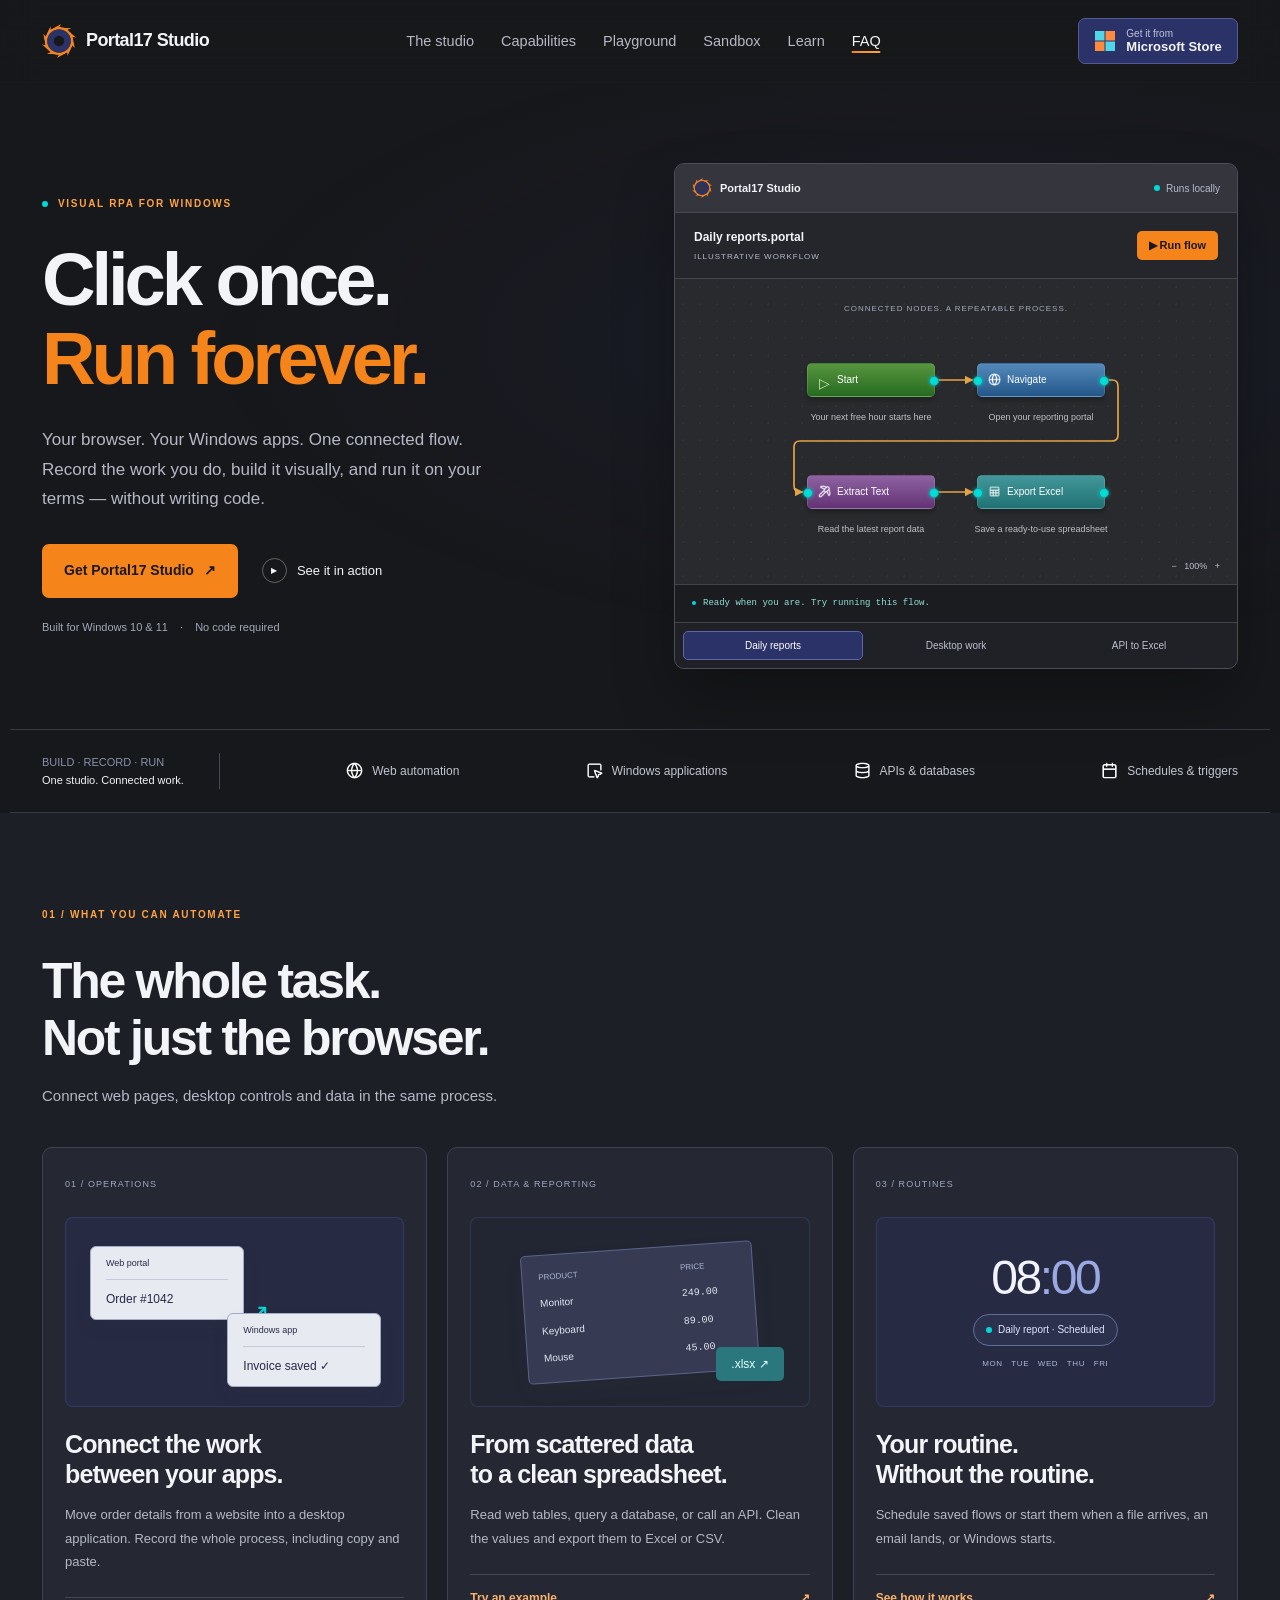
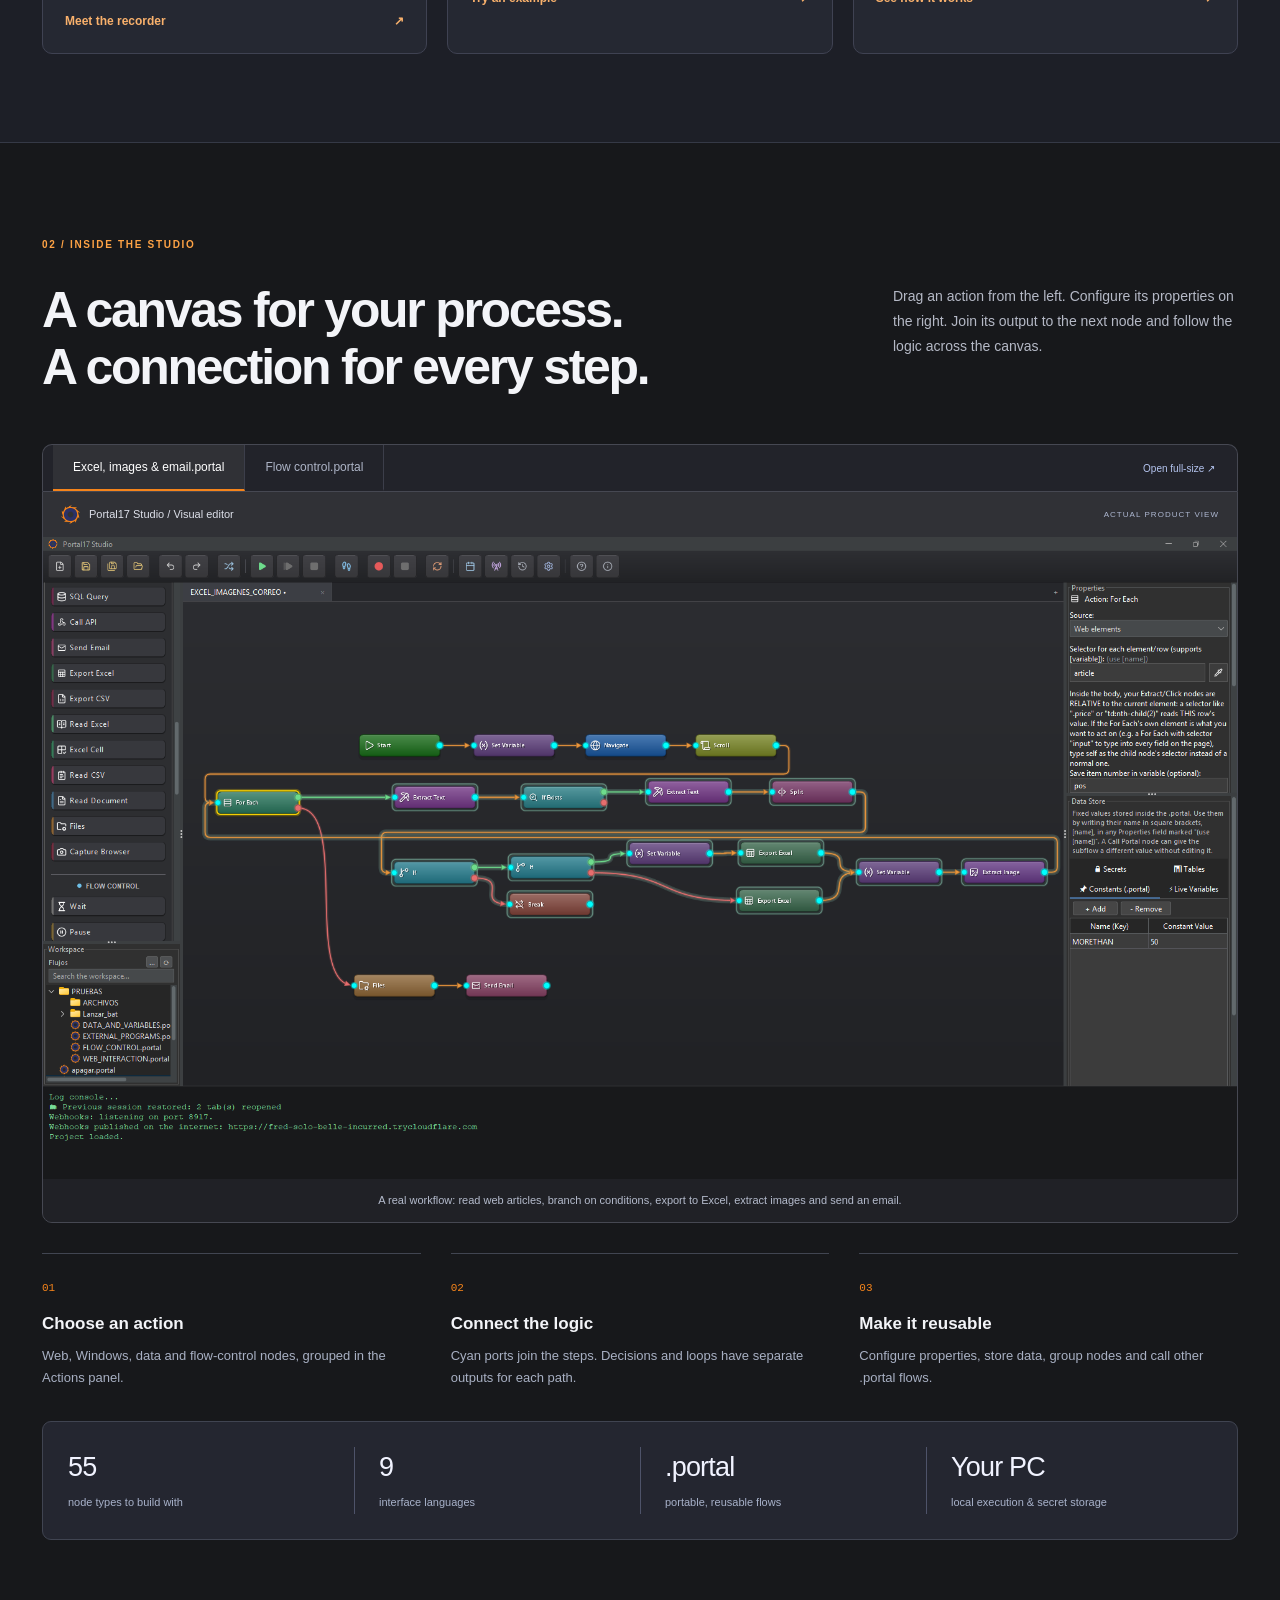
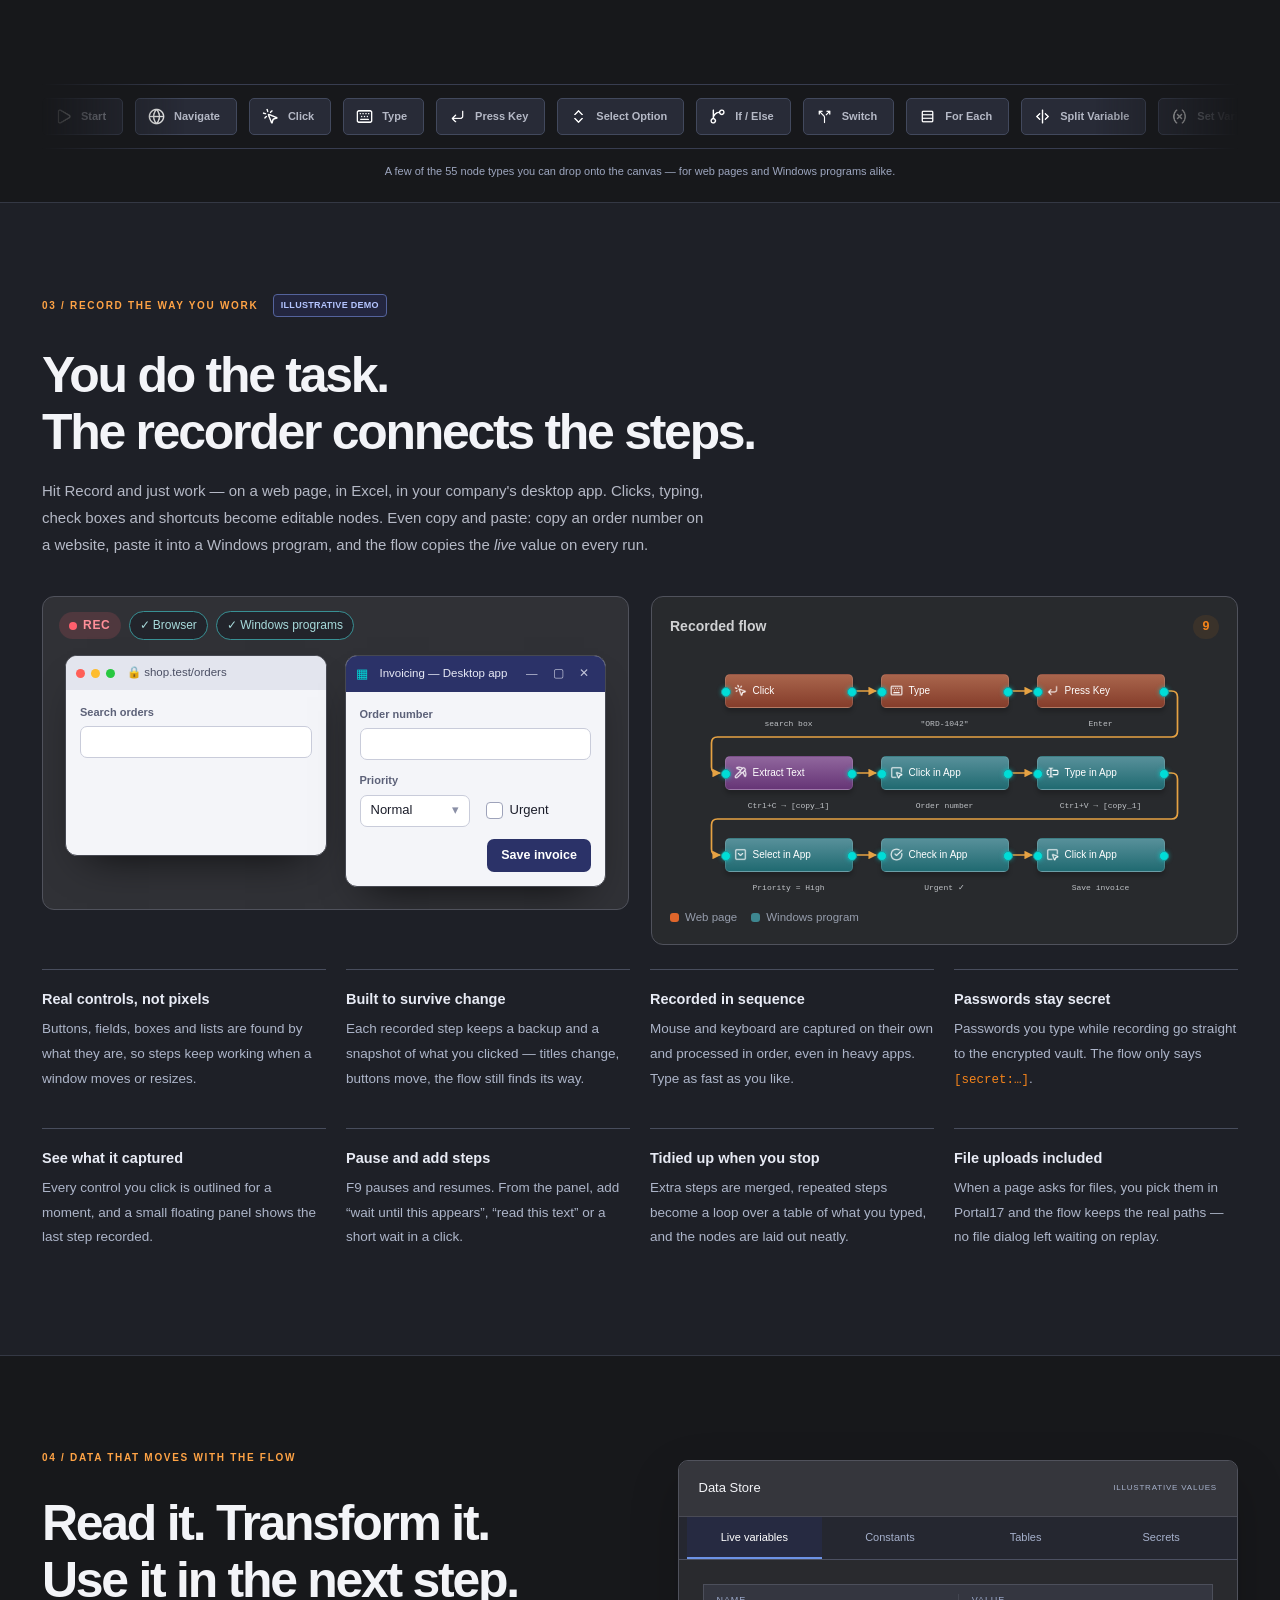
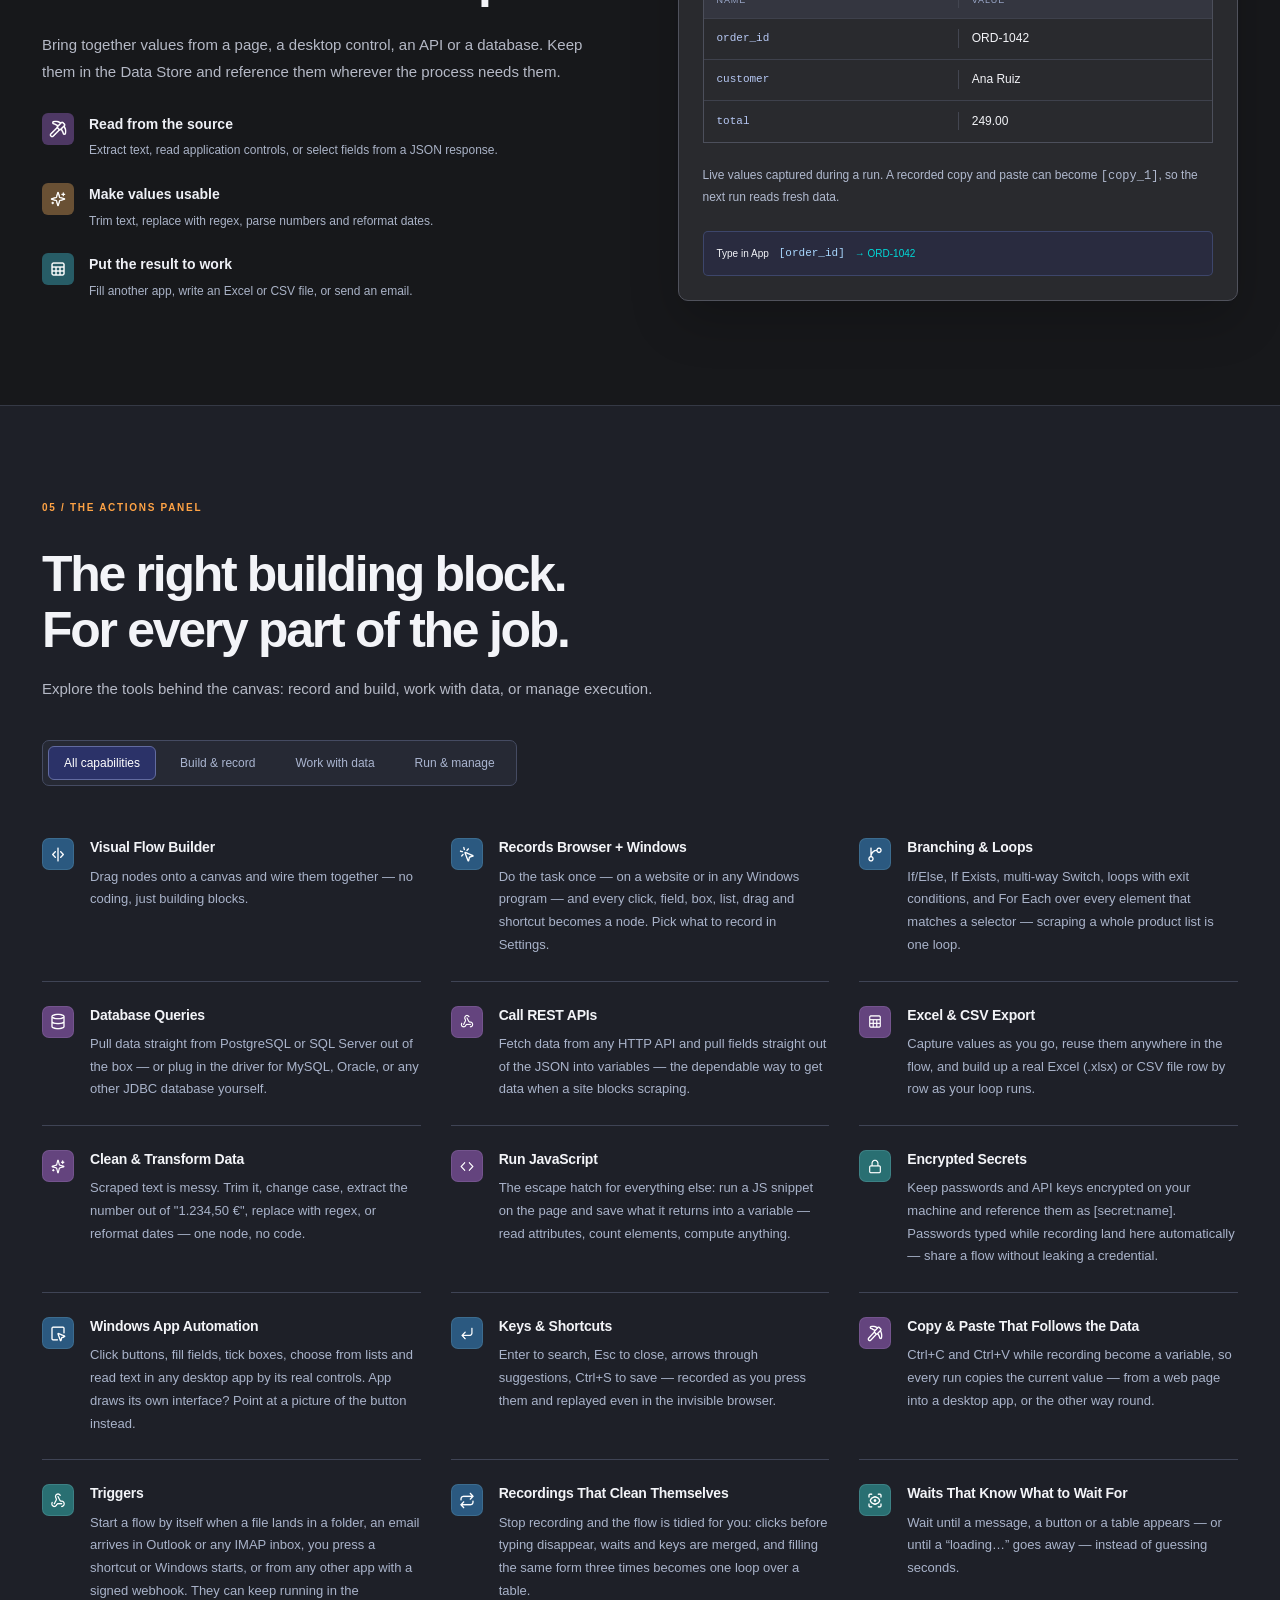
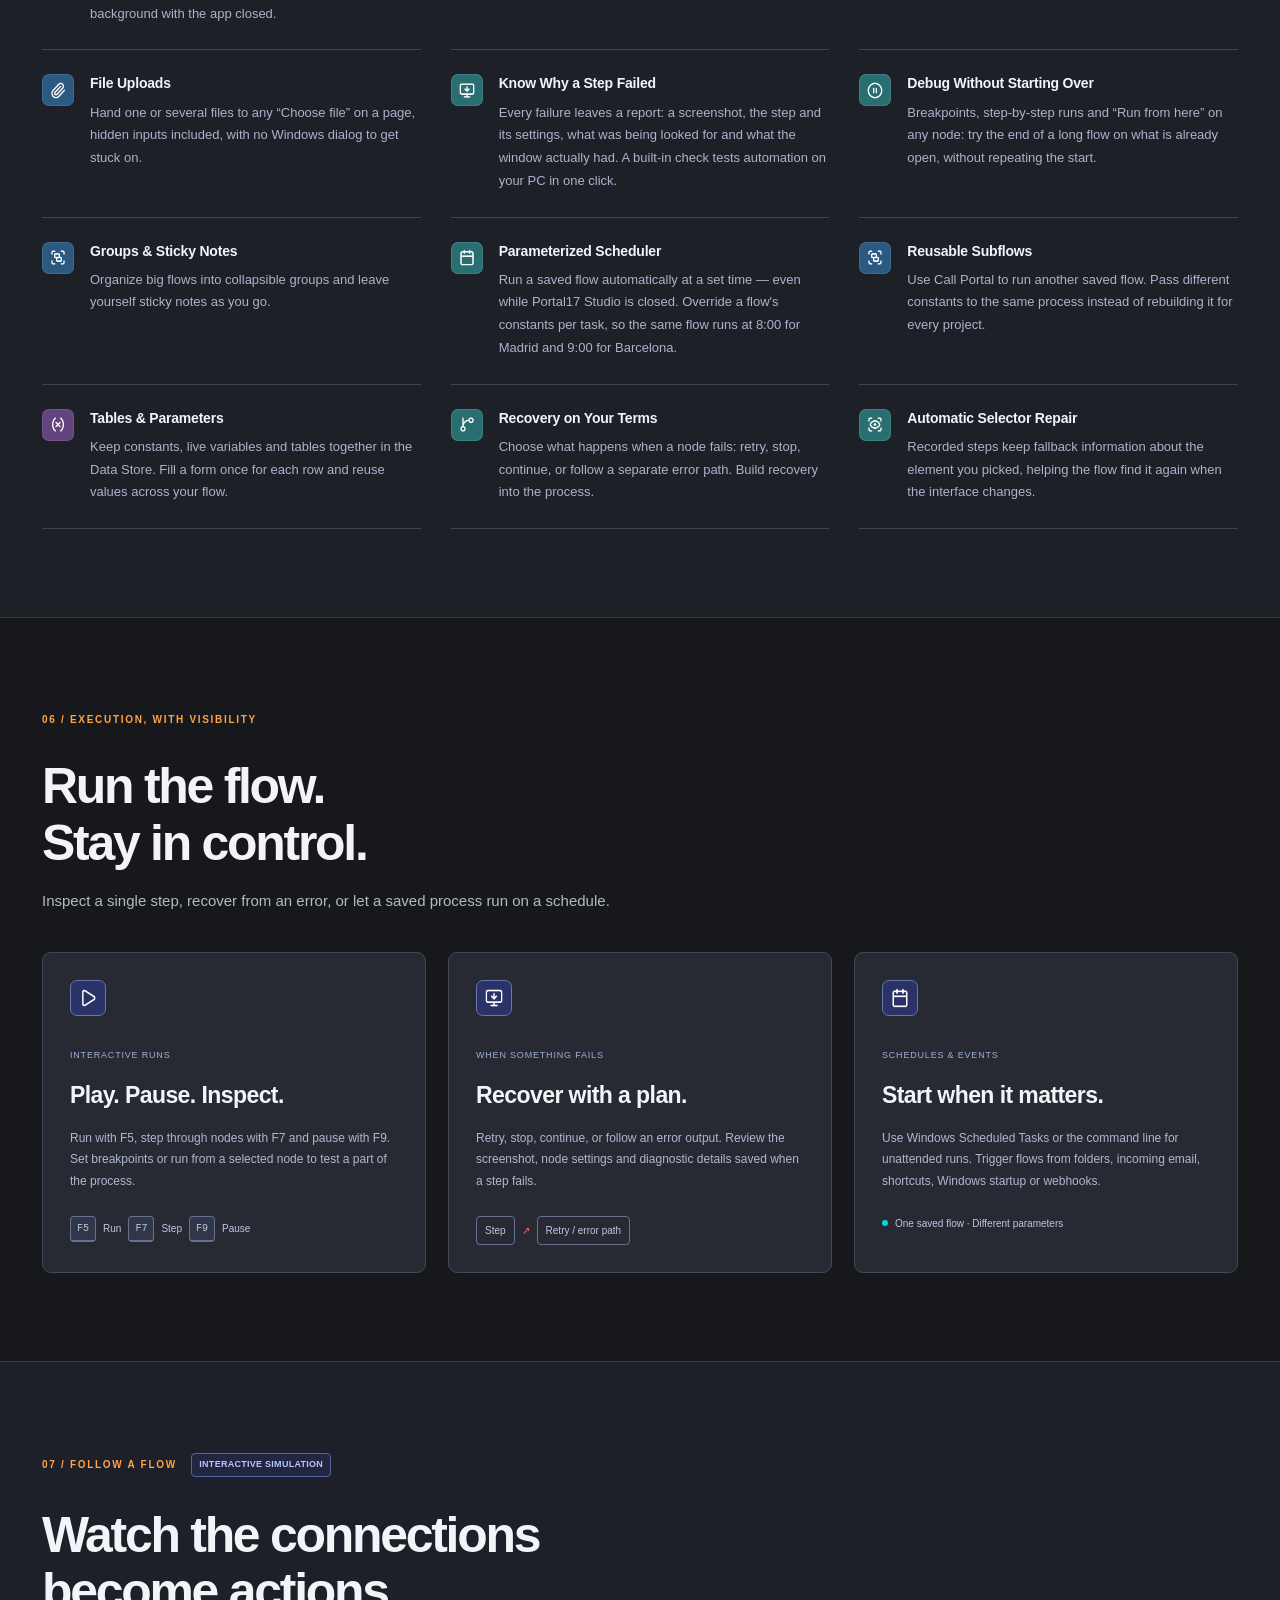
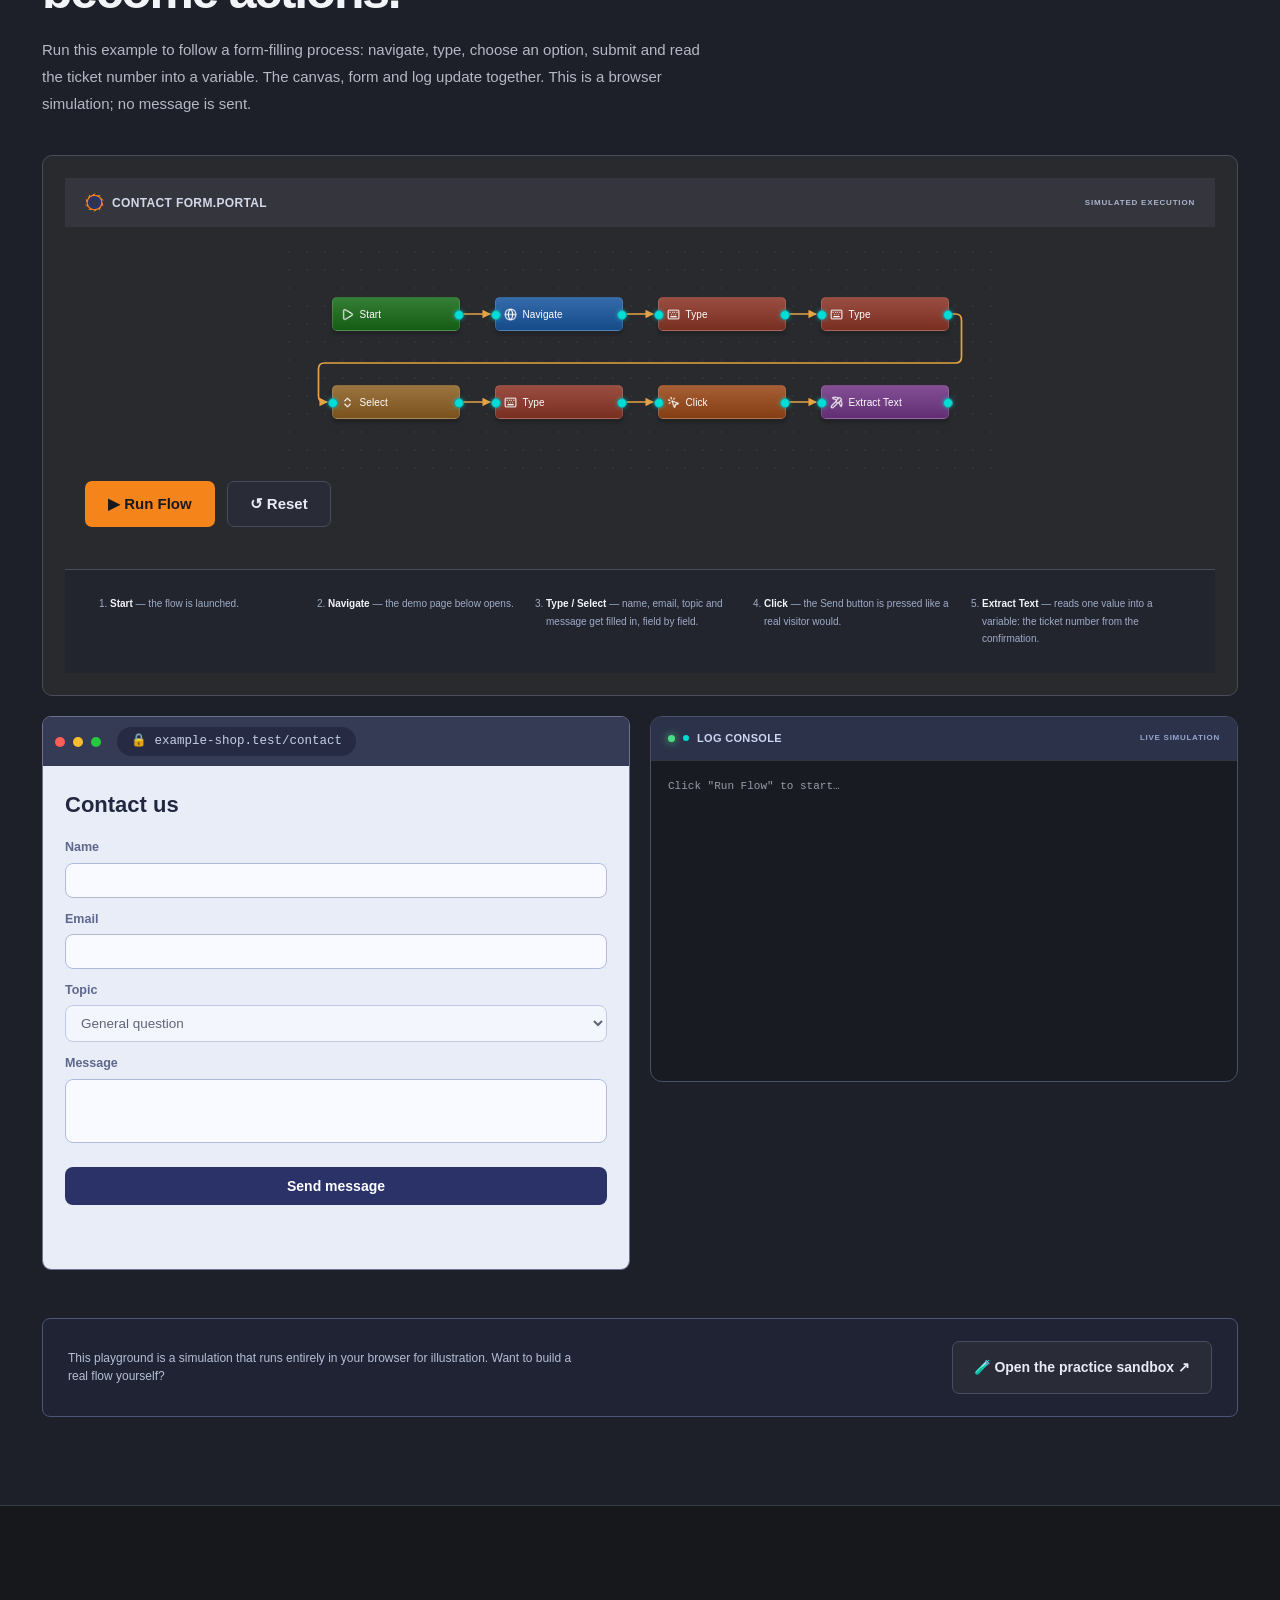
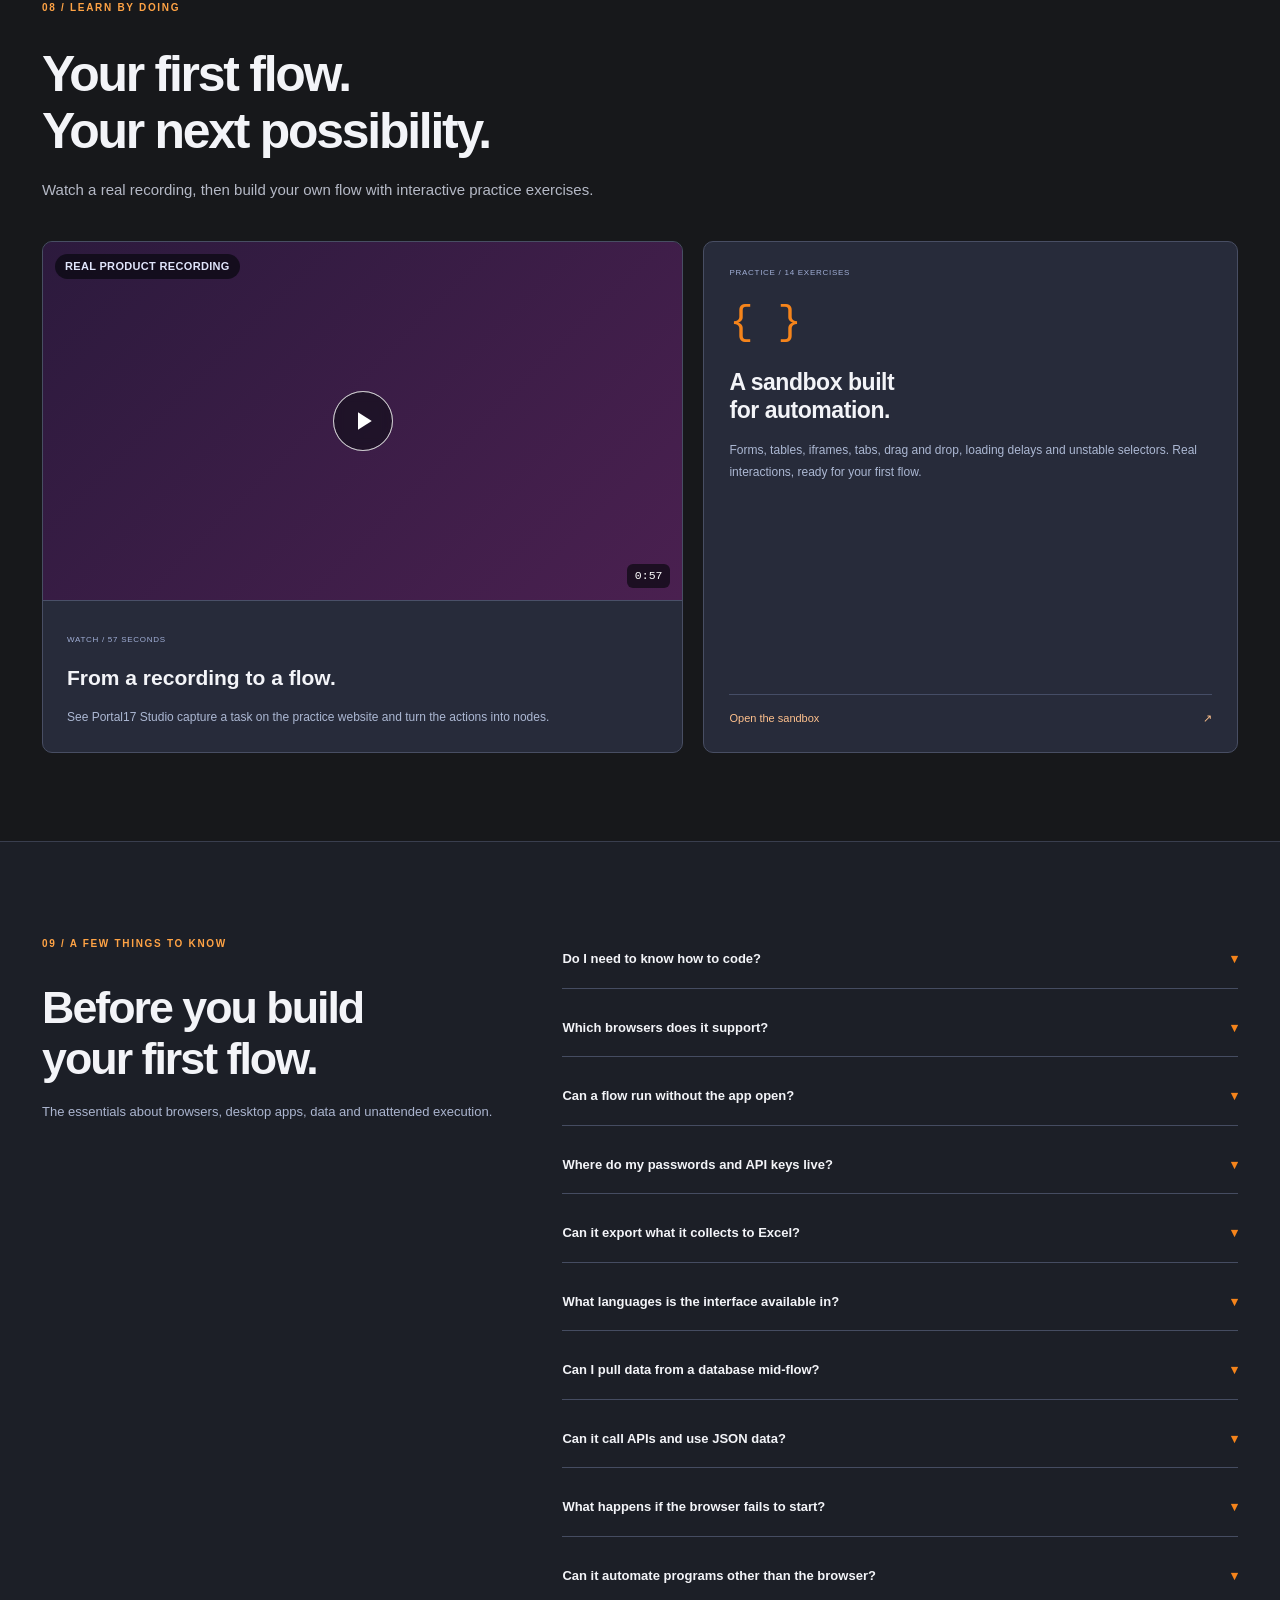
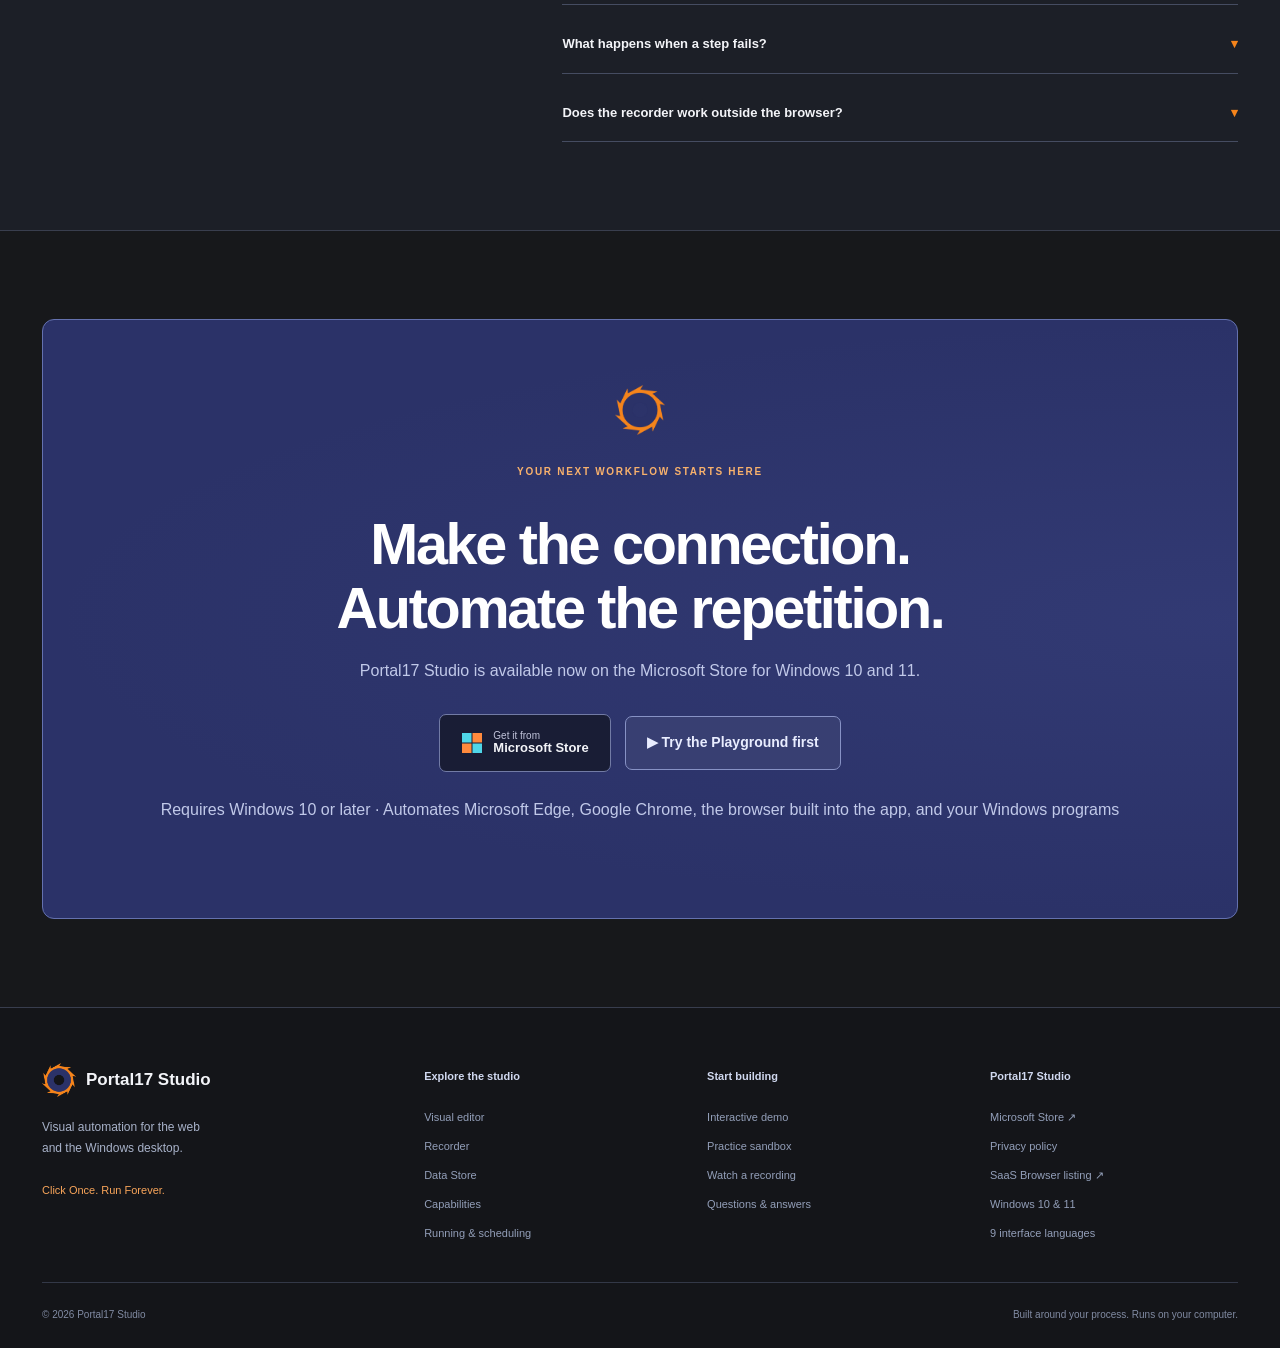
==== commit 237b2263: "New web" ====
--- a/index.html
+++ b/index.html
@@ -3,11 +3,11 @@
 <head>
 <meta charset="UTF-8">
 <meta name="viewport" content="width=device-width, initial-scale=1.0">
-<title>Portal17 Studio — No-Code Automation for the Browser and Windows Apps</title>
+<title>Portal17 Studio — No-Code RPA for Browser &amp; Windows</title>
 <meta name="description" content="Portal17 Studio is no-code automation software for Windows: record what you do in the browser and in any Windows program, or build flows by dragging nodes. Fill forms, move data between web and desktop apps, extract data, and run flows on a schedule or from the command line. Available on the Microsoft Store.">
 <meta name="keywords" content="browser automation, desktop automation, Windows app automation, RPA software, no-code automation, task automation software, record and replay, desktop recorder, automatizar navegador, automatizar Windows, automatización web, Windows automation tool">
 <meta name="robots" content="index, follow">
-<meta name="theme-color" content="#0a0b12">
+<meta name="theme-color" content="#17181b">
 <link rel="canonical" href="https://portal17studio.com/">
 
 <meta property="og:type" content="website">
@@ -25,6 +25,7 @@
 
 <link rel="icon" href="favicon.ico">
 <link rel="stylesheet" href="css/style.css">
+<link rel="stylesheet" href="css/refresh.css">
 
 <script type="application/ld+json">
 {
@@ -63,7 +64,7 @@
     {
       "@type": "Question",
       "name": "Where do my passwords and API keys live?",
-      "acceptedAnswer": { "@type": "Answer", "text": "In the encrypted Secrets vault, stored only on your machine — never inside the flow file. Your flow just references them as [secret:name], so you can share or back up a .portal file without leaking a single credential. Everything stays local; nothing is sent to any cloud." }
+      "acceptedAnswer": { "@type": "Answer", "text": "In the encrypted Secrets vault, stored only on your machine — never inside the flow file. Your flow just references them as [secret:name], so you can share or back up a .portal file without leaking a single credential. The vault stays on your computer. Your flows can connect to the websites and services you choose." }
     },
     {
       "@type": "Question",
@@ -104,7 +105,8 @@
 }
 </script>
 </head>
-<body>
+<body class="home-page">
+<a class="skip-link" href="#main">Skip to content</a>
 <div class="bg-glow"></div>
 
 <!-- ============ NAV ============ -->
@@ -115,12 +117,11 @@
       <span>Portal17 Studio</span>
     </a>
     <ul class="nav-links">
-      <li><a href="#recorder">Recorder</a></li>
-      <li><a href="#features">Features</a></li>
+      <li><a href="#studio">The studio</a></li>
+      <li><a href="#features">Capabilities</a></li>
       <li><a href="#playground">Playground</a></li>
-      <li><a href="sandbox">Sandbox</a></li>
-      <li><a href="#how">How it works</a></li>
-      <li><a href="#videos">Videos</a></li>
+      <li><a href="sandbox.html">Sandbox</a></li>
+      <li><a href="#videos">Learn</a></li>
       <li><a href="#faq">FAQ</a></li>
     </ul>
     <div class="nav-cta">
@@ -137,41 +138,64 @@
     </div>
   </div>
   <nav class="mobile-menu" id="mobileMenu">
-    <a href="#recorder">Recorder</a>
-    <a href="#features">Features</a>
-    <a href="#playground">Playground</a>
-    <a href="sandbox">Sandbox</a>
-    <a href="#how">How it works</a>
-    <a href="#videos">Videos</a>
-    <a href="#faq">FAQ</a>
-    <a href="https://apps.microsoft.com/store/detail/9MX9PN25FSGB?cid=DevShareMCLPCS" target="_blank" rel="noopener">Get it from Microsoft Store</a>
+    <a href="#studio">The studio</a><a href="#recorder">Recorder</a><a href="#data">Data Store</a><a href="#features">Capabilities</a><a href="#how">Running &amp; scheduling</a><a href="#playground">Playground</a><a href="sandbox.html">Practice sandbox</a><a href="#videos">Learn &amp; practice</a><a href="#faq">FAQ</a><a href="https://apps.microsoft.com/store/detail/9MX9PN25FSGB?cid=DevShareMCLPCS" target="_blank" rel="noopener">Microsoft Store ↗</a>
   </nav>
 </header>
 
 <div id="top"></div>
+<main id="main">
 
 <!-- ============ HERO ============ -->
-<section class="hero">
+<section class="hero hero-refresh">
+  <div class="container hero-layout">
+    <div class="hero-copy">
+      <span class="eyebrow"><i class="status-dot"></i> VISUAL RPA FOR WINDOWS</span>
+      <h1>Click once.<br><span class="accent-text">Run forever.</span></h1>
+      <p class="hero-sub">Your browser. Your Windows apps. One connected flow. Record the work you do, build it visually, and run it on your terms — without writing code.</p>
+      <div class="hero-ctas">
+        <a href="https://apps.microsoft.com/store/detail/9MX9PN25FSGB?cid=DevShareMCLPCS" class="btn btn-primary btn-lg" target="_blank" rel="noopener">Get Portal17 Studio <span aria-hidden="true">↗</span></a>
+        <a href="#recorder" class="hero-demo-link"><span aria-hidden="true">▶</span> See it in action</a>
+      </div>
+      <p class="hero-note">Built for Windows 10 &amp; 11 <span>·</span> No code required</p>
+    </div>
+    <div class="workflow-preview" aria-label="Interactive illustrative automation preview">
+      <div class="preview-titlebar"><span class="preview-brand"><img src="assets/icon.png" alt=""> Portal17 Studio</span><span class="preview-local"><i class="status-dot"></i> Runs locally</span></div>
+      <div class="preview-toolbar"><span><span class="preview-file" id="previewFile">Daily reports.portal</span><small>ILLUSTRATIVE WORKFLOW</small></span><button id="previewRun" class="preview-run" type="button">▶ Run flow</button></div>
+      <div class="preview-canvas">
+        <span class="canvas-label">CONNECTED NODES. A REPEATABLE PROCESS.</span>
+        <div class="preview-flow" id="previewFlow">
+          <div class="preview-node" data-step="0"><span class="node-symbol green">▷</span><span><b>Start</b><small>Your next free hour starts here</small></span><i class="node-state"></i></div>
+          <div class="preview-node" data-step="1"><span class="node-symbol blue"><img src="assets/icons/navigate.png" alt=""></span><span><b>Navigate</b><small>Open your reporting portal</small></span><i class="node-state"></i></div>
+          <div class="preview-node" data-step="2"><span class="node-symbol purple"><img src="assets/icons/extract_part.png" alt=""></span><span><b>Extract Text</b><small>Read the latest report data</small></span><i class="node-state"></i></div>
+          <div class="preview-node" data-step="3"><span class="node-symbol orange"><img src="assets/icons/export_excel.png" alt=""></span><span><b>Export Excel</b><small>Save a ready-to-use spreadsheet</small></span><i class="node-state"></i></div>
+        </div>
+        <span class="canvas-zoom" aria-hidden="true">− &nbsp; 100% &nbsp; +</span>
+      </div>
+      <div class="preview-console" role="status" aria-live="polite" id="previewStatus"><span class="console-dot"></span> Ready when you are. Try running this flow.</div>
+      <div class="preview-scenarios" role="group" aria-label="Choose an example workflow"><button type="button" data-scenario="reports" aria-pressed="true">Daily reports</button><button type="button" data-scenario="desktop" aria-pressed="false">Desktop work</button><button type="button" data-scenario="api" aria-pressed="false">API to Excel</button></div>
+    </div>
+  </div>
+</section>
+<div class="capability-strip container" aria-label="Product capabilities"><span>BUILD · RECORD · RUN<br><b>One studio. Connected work.</b></span><span><img src="assets/icons/navigate.png" alt=""> Web automation</span><span><img src="assets/icons/app_click.png" alt=""> Windows applications</span><span><img src="assets/icons/sql_query.png" alt=""> APIs &amp; databases</span><span><img src="assets/icons/calendar.png" alt=""> Schedules &amp; triggers</span></div>
+
+<section id="solutions" class="solutions-section">
   <div class="container">
-    <div class="hero-icon-wrap"><img src="assets/icon.png" alt="Portal17 Studio"></div>
-    <h1>Portal17 <span class="accent-text">Studio</span></h1>
-    <p class="hero-tagline">Click Once. Run Forever.</p>
-    <p class="hero-sub">
-      Do the task once — in the browser, in Excel, in any Windows program — and
-      Portal17 Studio records every step as a flow. Or drag nodes onto a canvas.
-      Then run it once, on a schedule, or unattended forever. No coding required.
-    </p>
-    <div class="hero-ctas">
-      <a href="https://apps.microsoft.com/store/detail/9MX9PN25FSGB?cid=DevShareMCLPCS" class="btn btn-primary btn-lg" target="_blank" rel="noopener">Get it on the Microsoft Store</a>
-      <a href="#recorder" class="btn btn-ghost btn-lg">▶ See the recorder</a>
-    </div>
-    <div class="hero-meta">
-      <span>🪟 Windows 10 / 11</span>
-      <span>🌐 <b data-count="9">9</b> languages</span>
-      <span>🧩 <b data-count="55">55</b> node types</span>
-      <span>🎥 Records browser + Windows apps</span>
-      <span>🔒 100% local — nothing in the cloud</span>
-    </div>
+    <div class="section-header reveal"><span class="eyebrow">01 / WHAT YOU CAN AUTOMATE</span><h2>The whole task.<br>Not just the browser.</h2><p>Connect web pages, desktop controls and data in the same process.</p></div>
+    <div class="solutions-grid">
+      <a class="solution-card reveal" href="#recorder"><span class="solution-number">01 / OPERATIONS</span><div class="solution-art art-operations" aria-hidden="true"><span class="mini-window">Web portal <b>Order #1042</b></span><span class="art-arrow">↗</span><span class="mini-window mini-offset">Windows app <b>Invoice saved ✓</b></span></div><h3>Connect the work<br>between your apps.</h3><p>Move order details from a website into a desktop application. Record the whole process, including copy and paste.</p><span class="solution-link">Meet the recorder <span>↗</span></span></a>
+      <a class="solution-card reveal" href="#playground"><span class="solution-number">02 / DATA &amp; REPORTING</span><div class="solution-art art-data" aria-hidden="true"><div class="mini-table"><span>PRODUCT</span><span>PRICE</span><span>Monitor</span><b>249.00</b><span>Keyboard</span><b>89.00</b><span>Mouse</span><b>45.00</b></div><span class="export-badge">.xlsx ↗</span></div><h3>From scattered data<br>to a clean spreadsheet.</h3><p>Read web tables, query a database, or call an API. Clean the values and export them to Excel or CSV.</p><span class="solution-link">Try an example <span>↗</span></span></a>
+      <a class="solution-card reveal" href="#how"><span class="solution-number">03 / ROUTINES</span><div class="solution-art art-schedule" aria-hidden="true"><span class="schedule-clock">08<span>:00</span></span><span class="schedule-pill"><i class="status-dot"></i> Daily report · Scheduled</span><span class="schedule-line">MON &nbsp; TUE &nbsp; WED &nbsp; THU &nbsp; FRI</span></div><h3>Your routine.<br>Without the routine.</h3><p>Schedule saved flows or start them when a file arrives, an email lands, or Windows starts.</p><span class="solution-link">See how it works <span>↗</span></span></a>
+    </div>
+  </div>
+</section>
+
+<section class="studio-section" id="studio">
+  <div class="container">
+    <div class="studio-heading"><div><span class="eyebrow">02 / INSIDE THE STUDIO</span><h2>A canvas for your process.<br>A connection for every step.</h2></div><p>Drag an action from the left. Configure its properties on the right. Join its output to the next node and follow the logic across the canvas.</p></div>
+    <div class="workspace-tabs" role="group" aria-label="Choose a real product screenshot"><button type="button" data-workspace="orders" aria-pressed="true">Excel, images &amp; email.portal</button><button type="button" data-workspace="logic" aria-pressed="false">Flow control.portal</button><a href="assets/studio-workflow.png" id="workspaceFull" target="_blank" rel="noopener">Open full-size ↗</a></div>
+    <figure class="studio-frame reveal"><div class="studio-frame-bar"><span><img src="assets/icon.png" alt=""> Portal17 Studio / Visual editor</span><span>ACTUAL PRODUCT VIEW</span></div><img id="workspaceImage" src="assets/studio-workflow.png" alt="Actual Portal17 Studio interface with a workflow that loops through web articles, extracts text and images, makes decisions, exports to Excel and sends an email" width="1920" height="1032" loading="lazy"><figcaption id="workspaceCaption">A real workflow: read web articles, branch on conditions, export to Excel, extract images and send an email.</figcaption></figure>
+    <div class="workspace-map"><div><span>01</span><h3>Choose an action</h3><p>Web, Windows, data and flow-control nodes, grouped in the Actions panel.</p></div><div><span>02</span><h3>Connect the logic</h3><p>Cyan ports join the steps. Decisions and loops have separate outputs for each path.</p></div><div><span>03</span><h3>Make it reusable</h3><p>Configure properties, store data, group nodes and call other .portal flows.</p></div></div>
+    <div class="studio-facts"><div><b>55</b><span>node types to build with</span></div><div><b>9</b><span>interface languages</span></div><div><b>.portal</b><span>portable, reusable flows</span></div><div><b>Your PC</b><span>local execution &amp; secret storage</span></div></div>
   </div>
 </section>
 
@@ -229,11 +253,11 @@
 <section id="recorder" class="recorder flow-step">
   <div class="container">
     <div class="section-header reveal">
-      <span class="eyebrow">Records your whole PC <span class="demo-tag">Live demo</span></span>
-      <h2>Do it once. Anywhere. It becomes a flow.</h2>
+      <span class="eyebrow">03 / RECORD THE WAY YOU WORK <span class="demo-tag">Illustrative demo</span></span>
+      <h2>You do the task.<br>The recorder connects the steps.</h2>
       <p>
         Hit Record and just work — on a web page, in Excel, in your company's desktop app.
-        Every click, every field you fill, every box you tick turns into a step you can run forever.
+        Clicks, typing, check boxes and shortcuts become editable nodes.
         Even copy and paste: copy an order number on a website, paste it into a Windows program,
         and the flow copies the <em>live</em> value on every run.
       </p>
@@ -285,7 +309,8 @@
       </div>
 
       <div class="rec-flow">
-        <div class="rec-flow-head">Recorded flow <span id="recCount">0</span></div>
+        <div class="rec-flow-head">Recorded flow <span id="recCount">9</span></div>
+        <div class="rec-graph">
         <ol class="rec-list" id="recList">
           <li class="rec-node web"><img src="assets/icons/click.png" alt=""><b>Click</b><small>search box</small></li>
           <li class="rec-node web"><img src="assets/icons/type.png" alt=""><b>Type</b><small>"ORD-1042"</small></li>
@@ -297,6 +322,7 @@
           <li class="rec-node app"><img src="assets/icons/app_check.png" alt=""><b>Check in App</b><small>Urgent ✓</small></li>
           <li class="rec-node app"><img src="assets/icons/app_click.png" alt=""><b>Click in App</b><small>Save invoice</small></li>
         </ol>
+        </div>
         <div class="rec-legend"><span class="web">Web page</span><span class="app">Windows program</span></div>
       </div>
     </div>
@@ -304,7 +330,7 @@
     <div class="rec-points">
       <div class="rec-point reveal"><b>Real controls, not pixels</b><span>Buttons, fields, boxes and lists are found by what they are, so steps keep working when a window moves or resizes.</span></div>
       <div class="rec-point reveal"><b>Built to survive change</b><span>Each recorded step keeps a backup and a snapshot of what you clicked — titles change, buttons move, the flow still finds its way.</span></div>
-      <div class="rec-point reveal"><b>Nothing gets lost</b><span>Mouse and keyboard are captured on their own and processed in order, even in heavy apps. Type as fast as you like.</span></div>
+      <div class="rec-point reveal"><b>Recorded in sequence</b><span>Mouse and keyboard are captured on their own and processed in order, even in heavy apps. Type as fast as you like.</span></div>
       <div class="rec-point reveal"><b>Passwords stay secret</b><span>Passwords you type while recording go straight to the encrypted vault. The flow only says <code>[secret:…]</code>.</span></div>
       <div class="rec-point reveal"><b>See what it captured</b><span>Every control you click is outlined for a moment, and a small floating panel shows the last step recorded.</span></div>
       <div class="rec-point reveal"><b>Pause and add steps</b><span>F9 pauses and resumes. From the panel, add “wait until this appears”, “read this text” or a short wait in a click.</span></div>
@@ -314,14 +340,27 @@
   </div>
 </section>
 
+<section id="data" class="data-section">
+  <div class="container data-layout">
+    <div class="data-copy"><span class="eyebrow">04 / DATA THAT MOVES WITH THE FLOW</span><h2>Read it. Transform it.<br>Use it in the next step.</h2><p>Bring together values from a page, a desktop control, an API or a database. Keep them in the Data Store and reference them wherever the process needs them.</p><ul class="data-benefits"><li><img src="assets/icons/extract_part.png" alt=""><span><b>Read from the source</b>Extract text, read application controls, or select fields from a JSON response.</span></li><li><img src="assets/icons/transform.png" alt=""><span><b>Make values usable</b>Trim text, replace with regex, parse numbers and reformat dates.</span></li><li><img src="assets/icons/export_excel.png" alt=""><span><b>Put the result to work</b>Fill another app, write an Excel or CSV file, or send an email.</span></li></ul></div>
+    <div class="data-store-demo"><div class="editor-panel-title">Data Store <span>ILLUSTRATIVE VALUES</span></div><div class="data-tabs" role="group" aria-label="Explore the Data Store"><button type="button" data-data-tab="variables" aria-pressed="true">Live variables</button><button type="button" data-data-tab="constants" aria-pressed="false">Constants</button><button type="button" data-data-tab="tables" aria-pressed="false">Tables</button><button type="button" data-data-tab="secrets" aria-pressed="false">Secrets</button></div>
+      <div class="data-panel" data-data-panel="variables"><div class="data-table"><div class="table-labels"><span>NAME</span><span>VALUE</span></div><div><code>order_id</code><span>ORD-1042</span></div><div><code>customer</code><span>Ana Ruiz</span></div><div><code>total</code><span>249.00</span></div></div><p>Live values captured during a run. A recorded copy and paste can become <code>[copy_1]</code>, so the next run reads fresh data.</p><div class="expression-line"><span>Type in App</span><code>[order_id]</code><span class="expression-output">→ ORD-1042</span></div></div>
+      <div class="data-panel" data-data-panel="constants" hidden><div class="data-table"><div class="table-labels"><span>NAME</span><span>VALUE</span></div><div><code>region</code><span>Madrid</span></div><div><code>report_name</code><span>daily-orders.xlsx</span></div><div><code>review_limit</code><span>1000</span></div></div><p>Named settings stored in the .portal file. Override them for a scheduled run, from the command line, or when calling a subflow.</p><div class="expression-line"><span>Flow parameter</span><code>[region]</code><span class="expression-output">→ Madrid</span></div></div>
+      <div class="data-panel" data-data-panel="tables" hidden><div class="data-table"><div class="table-labels"><span>CUSTOMER</span><span>ORDER</span></div><div><span>Ana Ruiz</span><code>ORD-1042</code></div><div><span>David Martin</span><code>ORD-1043</code></div><div><span>Emma Wilson</span><code>ORD-1044</code></div></div><p>Keep rows inside your flow and use For Each to fill a form for every row. The recorder can turn repeated form entries into a table and a loop.</p><div class="expression-line"><span>For Each</span><code>one row → one form</code></div></div>
+      <div class="data-panel" data-data-panel="secrets" hidden><div class="data-table"><div class="table-labels"><span>SECRET NAME</span><span>VALUE</span></div><div><code>portal_password</code><span>••••••••••••</span></div><div><code>api_key</code><span>••••••••••••</span></div></div><p>Passwords and API keys stay in an encrypted vault on your computer. The flow contains a reference, rather than the credential itself.</p><div class="expression-line"><span>Type</span><code>[secret:portal_password]</code></div></div>
+    </div>
+  </div>
+</section>
+
 <!-- ============ FEATURES ============ -->
 <section id="features">
   <div class="container">
     <div class="section-header reveal">
-      <span class="eyebrow">Everything you need</span>
-      <h2>Automation that reads like a flowchart</h2>
-      <p>Every feature below shipped because a real, repetitive browser task needed it.</p>
-    </div>
+      <span class="eyebrow">05 / THE ACTIONS PANEL</span>
+      <h2>The right building block.<br>For every part of the job.</h2>
+      <p>Explore the tools behind the canvas: record and build, work with data, or manage execution.</p>
+    </div>
+    <div class="feature-filters" role="group" aria-label="Filter product capabilities"><button type="button" data-filter="all" aria-pressed="true">All capabilities</button><button type="button" data-filter="build" aria-pressed="false">Build &amp; record</button><button type="button" data-filter="data" aria-pressed="false">Work with data</button><button type="button" data-filter="run" aria-pressed="false">Run &amp; manage</button></div>
     <div class="feature-grid">
 
       <div class="feature-card reveal">
@@ -380,7 +419,7 @@
 
       <div class="feature-card reveal">
         <div class="feature-icon"><img src="assets/icons/app_click.png" alt=""></div>
-        <h3>Any Windows Program</h3>
+        <h3>Windows App Automation</h3>
         <p>Click buttons, fill fields, tick boxes, choose from lists and read text in any desktop app by its real controls. App draws its own interface? Point at a picture of the button instead.</p>
       </div>
 
@@ -399,7 +438,7 @@
       <div class="feature-card reveal">
         <div class="feature-icon"><img src="assets/icons/webhook.png" alt=""></div>
         <h3>Triggers</h3>
-        <p>Start a flow by itself when a file lands in a folder, an email arrives in Outlook or any IMAP inbox, you press a shortcut or Windows starts &mdash; all offline &mdash; or from any other app with a signed webhook. They can keep running in the background with the app closed.</p>
+        <p>Start a flow by itself when a file lands in a folder, an email arrives in Outlook or any IMAP inbox, you press a shortcut or Windows starts, or from any other app with a signed webhook. They can keep running in the background with the app closed.</p>
       </div>
 
       <div class="feature-card reveal">
@@ -442,6 +481,27 @@
         <div class="feature-icon"><img src="assets/icons/calendar.png" alt=""></div>
         <h3>Parameterized Scheduler</h3>
         <p>Run a saved flow automatically at a set time — even while Portal17 Studio is closed. Override a flow's constants per task, so the same flow runs at 8:00 for Madrid and 9:00 for Barcelona.</p>
+      </div>
+
+      <div class="feature-card reveal" data-category="build">
+        <div class="feature-icon"><img src="assets/icons/group_box.png" alt=""></div>
+        <h3>Reusable Subflows</h3>
+        <p>Use Call Portal to run another saved flow. Pass different constants to the same process instead of rebuilding it for every project.</p>
+      </div>
+      <div class="feature-card reveal" data-category="data">
+        <div class="feature-icon"><img src="assets/icons/set_variable.png" alt=""></div>
+        <h3>Tables &amp; Parameters</h3>
+        <p>Keep constants, live variables and tables together in the Data Store. Fill a form once for each row and reuse values across your flow.</p>
+      </div>
+      <div class="feature-card reveal" data-category="run">
+        <div class="feature-icon"><img src="assets/icons/if.png" alt=""></div>
+        <h3>Recovery on Your Terms</h3>
+        <p>Choose what happens when a node fails: retry, stop, continue, or follow a separate error path. Build recovery into the process.</p>
+      </div>
+      <div class="feature-card reveal" data-category="run">
+        <div class="feature-icon"><img src="assets/icons/wait_element.png" alt=""></div>
+        <h3>Automatic Selector Repair</h3>
+        <p>Recorded steps keep fallback information about the element you picked, helping the flow find it again when the interface changes.</p>
       </div>
 
     </div>
@@ -452,27 +512,27 @@
 <section id="how" class="tight flow-step">
   <div class="container">
     <div class="section-header reveal">
-      <span class="eyebrow">Three steps</span>
-      <h2>From idea to “it just runs”</h2>
-      <p>The same loop, whether you're filling one form or scraping a thousand rows.</p>
+      <span class="eyebrow">06 / EXECUTION, WITH VISIBILITY</span>
+      <h2>Run the flow.<br>Stay in control.</h2>
+      <p>Inspect a single step, recover from an error, or let a saved process run on a schedule.</p>
     </div>
     <div class="how-steps">
       <div class="how-step reveal">
-        <div class="how-num">1</div>
-        <h3>Build or Record</h3>
-        <p>Drag nodes onto the canvas, or do the task once — in the browser or any Windows program — and let the recorder write it.</p>
+        <div class="how-num"><img src="assets/icons/start.png" alt=""></div>
+        <span class="mode-label">INTERACTIVE RUNS</span><h3>Play. Pause. Inspect.</h3>
+        <p>Run with F5, step through nodes with F7 and pause with F9. Set breakpoints or run from a selected node to test a part of the process.</p><div class="shortcut-row"><kbd>F5</kbd> Run <kbd>F7</kbd> Step <kbd>F9</kbd> Pause</div>
       </div>
       <div class="how-wire"></div>
       <div class="how-step reveal">
-        <div class="how-num">2</div>
-        <h3>Connect &amp; Configure</h3>
-        <p>Wire nodes together, add branches and loops, capture values into variables.</p>
+        <div class="how-num"><img src="assets/icons/desktop_screenshot.png" alt=""></div>
+        <span class="mode-label">WHEN SOMETHING FAILS</span><h3>Recover with a plan.</h3>
+        <p>Retry, stop, continue, or follow an error output. Review the screenshot, node settings and diagnostic details saved when a step fails.</p><div class="error-route"><span>Step</span><i>↗</i><span>Retry / error path</span></div>
       </div>
       <div class="how-wire"></div>
       <div class="how-step reveal">
-        <div class="how-num">3</div>
-        <h3>Run — Forever</h3>
-        <p>Run it now, on a schedule, or headless from the command line. Click once, run forever.</p>
+        <div class="how-num"><img src="assets/icons/calendar.png" alt=""></div>
+        <span class="mode-label">SCHEDULES &amp; EVENTS</span><h3>Start when it matters.</h3>
+        <p>Use Windows Scheduled Tasks or the command line for unattended runs. Trigger flows from folders, incoming email, shortcuts, Windows startup or webhooks.</p><div class="schedule-summary"><span class="status-dot"></span> One saved flow · Different parameters</div>
       </div>
     </div>
   </div>
@@ -482,20 +542,19 @@
 <section id="playground" class="playground flow-step">
   <div class="container">
     <div class="section-header reveal">
-      <span class="eyebrow">Try it yourself <span class="demo-tag">Live demo</span></span>
-      <h2>The Playground</h2>
+      <span class="eyebrow">07 / FOLLOW A FLOW <span class="demo-tag">Interactive simulation</span></span>
+      <h2>Watch the connections<br>become actions.</h2>
       <p>
-        This is a live simulation running entirely in your browser — a "Hello World" flow
-        that opens a contact form, fills it in, submits it, and extracts the confirmation
-        message. It's exactly the sequence the real app follows on a real page. Hit
-        <strong>Run Flow</strong> and watch it happen.
+        Run this example to follow a form-filling process: navigate, type, choose an option,
+        submit and read the ticket number into a variable. The canvas, form and log update
+        together. This is a browser simulation; no message is sent.
       </p>
     </div>
 
     <!-- flow canvas: its own full-width row so the node chain always has
          room to breathe and never needs horizontal scrolling -->
     <div class="pg-panel reveal">
-      <div class="pg-panel-header">Flow — <strong>Hello World</strong></div>
+      <div class="pg-panel-header"><span><img src="assets/icon.png" alt=""> Contact form.portal</span><small>SIMULATED EXECUTION</small></div>
 
       <div class="pg-canvas" id="pgCanvas">
         <div class="pg-node" data-step="1" style="--node-color:#186b18;">
@@ -583,7 +642,7 @@
 
       <div class="reveal">
         <div class="pg-console">
-          <div class="pg-console-header">Execution log</div>
+          <div class="pg-console-header"><span class="status-dot"></span> Log console <small>LIVE SIMULATION</small></div>
           <div class="pg-console-body" id="pgConsoleBody">
             <p class="muted">Click "Run Flow" to start…</p>
           </div>
@@ -598,66 +657,18 @@
         This playground is a simulation that runs entirely in your browser for illustration.
         Want to build a real flow yourself?
       </p>
-      <a href="sandbox" class="btn btn-ghost btn-lg">🧪 Open the practice sandbox ↗</a>
+      <a href="sandbox.html" class="btn btn-ghost btn-lg">🧪 Open the practice sandbox ↗</a>
     </div>
   </div>
 </section>
 
 <!-- ============ VIDEOS ============ -->
-<section id="videos" class="flow-step">
+<section id="videos" class="resources-section">
   <div class="container">
-    <div class="section-header reveal">
-      <span class="eyebrow">See it in action</span>
-      <h2>Video demos</h2>
-      <p>Short walkthroughs of Portal17 Studio in real use, recorded on our <a href="sandbox">practice sandbox</a> page. Videos are being recorded — check back soon.</p>
-    </div>
-
-    <div class="video-grid">
-
-      <div class="video-card reveal">
-        <div class="video-thumb vthumb-1" data-video="assets/videos/demo-recording.mp4" data-title="Record your first flow">
-          <video class="video-thumb-media" src="assets/videos/demo-recording.mp4#t=9"
-                 preload="metadata" muted playsinline tabindex="-1" aria-hidden="true"></video>
-          <span class="video-badge">Demo</span>
-          <span class="video-len">0:57</span>
-          <button class="play-btn" aria-label="Play video">
-            <svg viewBox="0 0 24 24"><path d="M8 5v14l11-7z"/></svg>
-          </button>
-        </div>
-        <div class="video-card-body">
-          <h3>Record your first flow</h3>
-          <p>Click through a real page once — watch Portal17 Studio turn it into a working flow.</p>
-        </div>
-      </div>
-
-      <div class="video-card reveal">
-        <div class="video-thumb vthumb-2" data-video="assets/videos/demo-branching.mp4" data-title="Branching, loops &amp; SQL">
-          <span class="video-badge">Demo</span>
-          <button class="play-btn" aria-label="Play video">
-            <svg viewBox="0 0 24 24"><path d="M8 5v14l11-7z"/></svg>
-          </button>
-          <span class="video-len">Coming soon</span>
-        </div>
-        <div class="video-card-body">
-          <h3>Branching, loops &amp; SQL</h3>
-          <p>If/Else logic, repeat loops, and pulling live data from a database mid-flow.</p>
-        </div>
-      </div>
-
-      <div class="video-card reveal">
-        <div class="video-thumb vthumb-3" data-video="assets/videos/demo-scheduler.mp4" data-title="Scheduling unattended runs">
-          <span class="video-badge">Demo</span>
-          <button class="play-btn" aria-label="Play video">
-            <svg viewBox="0 0 24 24"><path d="M8 5v14l11-7z"/></svg>
-          </button>
-          <span class="video-len">Coming soon</span>
-        </div>
-        <div class="video-card-body">
-          <h3>Scheduling unattended runs</h3>
-          <p>Set it once in the Scheduler and it keeps running — even with the app closed.</p>
-        </div>
-      </div>
-
+    <div class="section-header"><span class="eyebrow">08 / LEARN BY DOING</span><h2>Your first flow.<br>Your next possibility.</h2><p>Watch a real recording, then build your own flow with interactive practice exercises.</p></div>
+    <div class="resources-grid">
+      <div class="resource-video video-card"><div class="video-thumb vthumb-1" data-video="assets/videos/demo-recording.mp4" data-title="Record your first flow"><video class="video-thumb-media" src="assets/videos/demo-recording.mp4#t=9" preload="metadata" muted playsinline tabindex="-1" aria-hidden="true"></video><span class="video-badge">REAL PRODUCT RECORDING</span><span class="video-len">0:57</span><button class="play-btn" aria-label="Play video"><svg viewBox="0 0 24 24" fill="currentColor" aria-hidden="true"><path d="M8 5v14l11-7z"/></svg></button></div><div class="video-card-body"><span class="resource-type">WATCH / 57 SECONDS</span><h3>From a recording to a flow.</h3><p>See Portal17 Studio capture a task on the practice website and turn the actions into nodes.</p></div></div>
+      <a class="resource-card" href="sandbox.html"><span class="resource-type">PRACTICE / 14 EXERCISES</span><span class="resource-symbol">{ }</span><h3>A sandbox built<br>for automation.</h3><p>Forms, tables, iframes, tabs, drag and drop, loading delays and unstable selectors. Real interactions, ready for your first flow.</p><span class="resource-action">Open the sandbox <span>↗</span></span></a>
     </div>
   </div>
 </section>
@@ -677,8 +688,8 @@
 <section id="faq" class="tight flow-step">
   <div class="container">
     <div class="section-header reveal">
-      <span class="eyebrow">Questions</span>
-      <h2>Frequently asked questions</h2>
+      <span class="eyebrow">09 / A FEW THINGS TO KNOW</span>
+      <h2>Before you build<br>your first flow.</h2><p>The essentials about browsers, desktop apps, data and unattended execution.</p>
     </div>
     <div class="faq-list">
 
@@ -699,7 +710,7 @@
 
       <div class="faq-item reveal">
         <button class="faq-q">Where do my passwords and API keys live? <span class="chev">▾</span></button>
-        <div class="faq-a"><div class="faq-a-inner">In the encrypted Secrets vault, stored only on your machine — never inside the flow file. Your flow just references them as [secret:name], so you can share or back up a .portal file without leaking a single credential. Everything stays local; nothing is sent to any cloud.</div></div>
+        <div class="faq-a"><div class="faq-a-inner">In the encrypted Secrets vault, stored only on your machine — never inside the flow file. Your flow just references them as [secret:name], so you can share or back up a .portal file without leaking a single credential. The vault stays on your computer. Your flows can connect to the websites and services you choose.</div></div>
       </div>
 
       <div class="faq-item reveal">
@@ -750,7 +761,8 @@
 <section id="download" class="tight">
   <div class="container">
     <div class="download-panel reveal">
-      <h2>Ready to click once and run forever?</h2>
+      <img class="download-icon" src="assets/icon.png" alt=""><span class="eyebrow">YOUR NEXT WORKFLOW STARTS HERE</span>
+      <h2>Make the connection.<br>Automate the repetition.</h2>
       <p>Portal17 Studio is available now on the Microsoft Store for Windows 10 and 11.</p>
       <div class="download-ctas">
         <a href="https://apps.microsoft.com/store/detail/9MX9PN25FSGB?cid=DevShareMCLPCS" class="btn btn-store btn-lg" target="_blank" rel="noopener">
@@ -770,33 +782,19 @@
 </section>
 
 <!-- ============ FOOTER ============ -->
+</main>
 <footer class="site-footer">
-  <div class="container">
-    <div class="footer-inner">
-      <div class="footer-brand">
-        <img src="assets/icon.png" alt="Portal17 Studio">
-        <span>Portal17 Studio</span>
-      </div>
-      <ul class="footer-links">
-        <li><a href="#features">Features</a></li>
-        <li><a href="#playground">Playground</a></li>
-        <li><a href="sandbox">Sandbox</a></li>
-        <li><a href="#videos">Videos</a></li>
-        <li><a href="#faq">FAQ</a></li>
-        <li><a href="privacy">Privacy Policy</a></li>
-        <li><a href="https://apps.microsoft.com/store/detail/9MX9PN25FSGB?cid=DevShareMCLPCS" target="_blank" rel="noopener">Microsoft Store</a></li>
-		<li><a href="https://saasbrowser.com/en/saas/1584023/portal17-studio" target="_blank" rel="noopener"><img src="https://static-files.saasbrowser.com/saas-browser-badge-17.svg" alt="Portal17 Studio - Find B2B SaaS tools" width="200" /></a></li>
-		<!--<li><a href="https://viberank.dev/apps/Portal17%20Studio" target="_blank" rel="noopener noreferrer"><img src="https://viberank.dev/badge?app=Portal17%20Studio&theme=dark" alt="Portal17 Studio on VibeRank" /></a></li>-->
-	  </ul>
-    </div>
-    <p class="footer-fine">
-      © <span id="year"></span> Portal17 Studio. Click Once. Run Forever.<br>
-      Interface available in English, Spanish, French, German, Italian, Portuguese, Russian, Chinese, and Japanese.
-    </p>
+  <div class="container"><div class="footer-grid">
+    <div class="footer-identity"><a class="footer-brand" href="#top"><img src="assets/icon.png" alt=""><span>Portal17 Studio</span></a><p>Visual automation for the web<br>and the Windows desktop.</p><span class="footer-tagline">Click Once. Run Forever.</span></div>
+    <div class="footer-column"><h3>Explore the studio</h3><a href="#studio">Visual editor</a><a href="#recorder">Recorder</a><a href="#data">Data Store</a><a href="#features">Capabilities</a><a href="#how">Running &amp; scheduling</a></div>
+    <div class="footer-column"><h3>Start building</h3><a href="#playground">Interactive demo</a><a href="sandbox.html">Practice sandbox</a><a href="#videos">Watch a recording</a><a href="#faq">Questions &amp; answers</a></div>
+    <div class="footer-column"><h3>Portal17 Studio</h3><a href="https://apps.microsoft.com/store/detail/9MX9PN25FSGB?cid=DevShareMCLPCS" target="_blank" rel="noopener">Microsoft Store ↗</a><a href="privacy">Privacy policy</a><a href="https://saasbrowser.com/en/saas/1584023/portal17-studio" target="_blank" rel="noopener">SaaS Browser listing ↗</a><span>Windows 10 &amp; 11</span><span>9 interface languages</span></div>
+    </div><div class="footer-bottom"><span>© <span id="year"></span> Portal17 Studio</span><span>Built around your process. Runs on your computer.</span></div>
   </div>
 </footer>
 
 <script src="js/main.js"></script>
+<script src="js/refresh.js"></script>
 </body>
 </html>
 
--- a/css/refresh.css
+++ b/css/refresh.css
@@ -0,0 +1,642 @@
+/* Portal17: warm graphite, precision typography, product-led composition. */
+:root {
+  --bg: #111313; --bg-alt: #171919; --panel: #1b1e1d; --panel-alt: #222625;
+  --border: #3b403c; --border-soft: #2c302d; --text: #f4f3ec;
+  --text-dim: #b5bab3; --text-faint: #939b92; --accent: #ff9b53;
+  --accent-2: #ffb77e; --cyan: #9fcbbb; --glass: #1b1e1d;
+  --glass-strong: #191c1b; --hairline: #323730;
+  --grad-brand: linear-gradient(120deg, #ffa35f, #ffc18f);
+  --radius-lg: 18px; --radius-md: 12px;
+}
+.container { max-width: 1240px; padding-inline: 32px; }
+.bg-glow::before, .bg-glow::after, .grain { display: none; }
+.site-nav, .site-nav.scrolled { background: #111313f5; border-bottom: 1px solid #ffffff0d; box-shadow: none; }
+.nav-inner { padding-block: 18px; gap: 25px; }
+.nav-links { gap: 27px; }
+.brand { font-size: 18px; letter-spacing: -.6px; white-space: nowrap; }
+.brand img { width: 34px; height: 34px; }
+.brand:hover img { transform: none; }
+.nav-cta .btn { min-height: 44px; min-width: 160px; }
+.btn-store { padding: 9px 14px; border-color: #454940; border-radius: 7px; background: #222621; }
+.btn-store .store-label strong { font-size: 13px; }
+.btn-store .store-label small { font-size: 10px; }
+.btn-store:hover .win-logo { transform: none; }
+.btn { border-radius: 7px; box-shadow: none; }
+.btn-primary { background: #ffa45f; color: #21160d; font-weight: 700; box-shadow: none; }
+.btn-primary:hover { background: #ffb778; box-shadow: 0 8px 22px #0002; }
+.btn-lg { padding: 15px 21px; font-size: 14px; }
+.eyebrow { font-size: 11px; font-weight: 650; letter-spacing: .16em; color: var(--accent); background: none; border: 0; padding: 0; border-radius: 0; box-shadow: none; }
+.status-dot { display: inline-block; width: 6px; height: 6px; background: #a7cdb5; border-radius: 50%; flex-shrink: 0; }
+.hero-refresh { padding: 86px 0 70px; min-height: auto; text-align: left; overflow: visible; }
+.hero-layout { display: grid; grid-template-columns: 1fr 1fr; gap: 68px; align-items: center; }
+.hero-copy > .eyebrow { display: flex; align-items: center; gap: 10px; margin-bottom: 28px; }
+.hero-refresh h1 { font-size: clamp(45px, 4.8vw, 69px); font-weight: 600; line-height: 1.07; letter-spacing: -.055em; margin: 0 0 26px; }
+.hero.hero-refresh h1 .accent-text { color: var(--accent); background: none; -webkit-text-fill-color: var(--accent); animation: none; }
+.hero-refresh h1, .hero-refresh .hero-sub, .hero-refresh .hero-ctas { animation: none; }
+.hero-refresh .hero-sub { max-width: 455px; margin: 0 0 30px; font-size: 16px; line-height: 1.8; color: var(--text-dim); }
+.hero-refresh .hero-ctas { justify-content: flex-start; gap: 24px; margin-bottom: 21px; }
+.hero-demo-link { font-size: 13px; text-decoration: none; display: inline-flex; gap: 10px; align-items: center; }
+.hero-demo-link > span { border: 1px solid #62685e; border-radius: 50%; width: 25px; height: 25px; display: grid; place-items: center; font-size: 8px; }
+.hero-demo-link:hover { color: var(--accent); }
+.hero-note { color: var(--text-faint); font-size: 11px; margin: 0; }
+.hero-note span { margin-inline: 9px; }
+.workflow-preview { border: 1px solid #464a40; border-radius: 13px; overflow: hidden; background: #1a1d1a; box-shadow: 0 25px 80px #0004; transform: rotate(-1deg); }
+.preview-titlebar { display: flex; align-items: center; justify-content: space-between; padding: 14px 17px; background: #262a24; border-bottom: 1px solid #3a4034; font-size: 11px; }
+.preview-brand { display: flex; align-items: center; gap: 8px; font-weight: 600; }
+.preview-brand img { width: 20px; height: 20px; }
+.preview-local { display: flex; align-items: center; gap: 6px; color: #b8c3b1; font-size: 10px; }
+.preview-toolbar { display: flex; align-items: center; justify-content: space-between; padding: 15px 19px; gap: 12px; border-bottom: 1px solid #33382e; }
+.preview-toolbar > span { display: flex; flex-direction: column; gap: 4px; }
+.preview-file { font-size: 12px; font-weight: 600; }
+.preview-toolbar small { font-size: 8px; letter-spacing: .12em; color: #909a87; }
+.preview-run { background: #ffa45f; border: 0; border-radius: 5px; padding: 8px 12px; color: #24180e; font: 600 11px var(--font); cursor: pointer; white-space: nowrap; }
+.preview-run:disabled { opacity: .7; cursor: progress; }
+.preview-canvas { position: relative; padding: 20px 52px 33px; background-image: radial-gradient(#727b5240 1px, transparent 1px); background-size: 17px 17px; }
+.canvas-label { display: block; color: #9ba18e; font-size: 10px; margin-bottom: 19px; text-align: center; }
+.preview-flow { display: grid; gap: 18px; }
+.preview-node { position: relative; display: flex; align-items: center; gap: 12px; background: #272c24; border: 1px solid #505a43; border-radius: 8px; padding: 12px 15px; box-shadow: 0 4px 10px #0002; transition: border-color .25s, background .25s; }
+.preview-node:not(:last-child)::after { content: ''; position: absolute; height: 19px; width: 1px; background: #85956d; top: 100%; left: 50%; }
+.preview-node:not(:last-child)::before { content: ''; position: absolute; width: 5px; height: 5px; border-radius: 50%; background: #b7c6a3; bottom: -3px; left: calc(50% - 2px); z-index: 1; }
+.preview-node b { display: block; font-size: 12px; font-weight: 600; }
+.preview-node small { display: block; font-size: 9px; color: #adb6a2; margin-top: 3px; }
+.node-symbol { width: 31px; height: 31px; border-radius: 7px; display: grid; place-items: center; font-size: 17px; flex: none; }
+.node-symbol img { width: 18px; height: 18px; object-fit: contain; }
+.node-symbol.green { background: #4a6540; color: #cde6b6; }
+.node-symbol.blue { background: #3b5564; }
+.node-symbol.purple { background: #66506d; }
+.node-symbol.orange { background: #795939; }
+.node-state { width: 6px; height: 6px; border: 1px solid #7f8d73; border-radius: 50%; margin-left: auto; }
+.preview-node.running { border-color: #ffa45f; background: #3a3427; }
+.preview-node.done .node-state { background: #aed18c; border-color: #aed18c; }
+.canvas-zoom { position: absolute; bottom: 10px; right: 17px; font-size: 9px; color: #a9b19a; }
+.preview-console { border-top: 1px solid #333d2b; padding: 12px 17px; font: 9px var(--font-mono); color: #b6c7a5; display: flex; align-items: center; gap: 7px; min-height: 38px; }
+.console-dot { width: 4px; height: 4px; border-radius: 50%; background: #b6c7a5; }
+.preview-scenarios { display: flex; padding: 8px; gap: 3px; background: #131611; border-top: 1px solid #30352b; }
+.preview-scenarios button { flex: 1; font: 10px var(--font); padding: 8px 4px; background: none; color: #9ca592; border: 1px solid transparent; border-radius: 5px; cursor: pointer; }
+.preview-scenarios button[aria-pressed=true] { background: #2b3026; color: #f0f1e6; border-color: #49513e; }
+.capability-strip { display: flex; justify-content: space-between; align-items: center; gap: 20px; padding-block: 24px 38px; color: #aeb3a8; font-size: 12px; }
+.capability-strip > span:first-child { font-size: 11px; padding-right: 35px; border-right: 1px solid #3a4034; line-height: 1.65; }
+.capability-strip b { color: #f0f1e6; font-weight: 500; }
+section { padding-block: 90px; }
+section.tight { padding-block: 75px; }
+.section-header { text-align: left; max-width: none; margin-bottom: 36px; }
+.section-header h2, .studio-heading h2 { font-size: clamp(32px, 3.6vw, 48px); line-height: 1.12; font-weight: 550; letter-spacing: -.045em; margin: 16px 0; }
+.section-header p { max-width: 640px; margin: 0; font-size: 15px; line-height: 1.8; }
+.flow-step::before, .flow-step::after { display: none; }
+.node-marquee { border-radius: 0; border-inline: none; background: transparent; padding-block: 13px; }
+.node-chip { border-radius: 5px; background: #20241f; font-size: 11px; }
+.node-chip img { width: 17px; height: 17px; }
+.marquee-caption { font-size: 11px; padding-bottom: 22px; }
+.solutions-section { background: #eeefe7; color: #222920; }
+.solutions-section .eyebrow { color: #7b5738; }
+.solutions-section .section-header p { color: #656b60; }
+.solutions-grid { display: grid; grid-template-columns: repeat(3,1fr); gap: 26px; }
+.solution-card { display: block; text-decoration: none; border-top: 1px solid #c4c9bb; padding-top: 20px; }
+.solution-number { font-size: 10px; letter-spacing: .12em; color: #67705f; }
+.solution-art { height: 190px; position: relative; margin-block: 22px; border-radius: 8px; overflow: hidden; background: #e0e4d8; display: flex; align-items: center; justify-content: center; }
+.mini-window { background: #f8f9f3; border: 1px solid #c8cfbe; border-radius: 6px; box-shadow: 0 8px 18px #3b473713; padding: 10px 15px; font-size: 9px; width: 154px; position: absolute; top: 28px; left: 24px; }
+.mini-window b { display: block; padding-top: 10px; margin-top: 8px; border-top: 1px solid #e0e3d8; font-size: 12px; font-weight: 500; }
+.mini-offset { left: auto; right: 22px; top: 95px; }
+.art-arrow { font-size: 26px; position: absolute; top: 75px; left: 54%; color: #7e8c70; }
+.art-data { background: #e5e1d7; }
+.mini-table { background: #fbfaf4; border-radius: 5px; padding: 16px; display: grid; grid-template-columns: 130px 56px; gap: 12px; font-size: 10px; box-shadow: 0 10px 20px #3b473713; transform: rotate(-4deg); }
+.mini-table span:nth-child(-n+2) { font-size: 8px; color: #828372; }
+.mini-table b { font-weight: 500; font-family: var(--font-mono); }
+.export-badge { position: absolute; right: 25px; bottom: 25px; background: #385b41; color: #f1f6e9; padding: 8px 15px; border-radius: 5px; font-size: 12px; }
+.art-schedule { flex-direction: column; gap: 12px; background: #dce3db; }
+.schedule-clock { font-size: 48px; letter-spacing: -.05em; font-weight: 500; line-height: 1; }
+.schedule-clock > span { color: #7a8b75; }
+.schedule-pill { background: #f0f4e9; padding: 7px 12px; border: 1px solid #c3cfb9; border-radius: 20px; font-size: 10px; display: flex; gap: 6px; align-items: center; }
+.schedule-pill .status-dot { background: #688559; }
+.schedule-line { font-size: 8px; letter-spacing: .08em; color: #798773; }
+.solution-card h3 { font-size: 25px; letter-spacing: -.035em; line-height: 1.2; margin: 0 0 14px; font-weight: 550; }
+.solution-card p { color: #656e5e; font-size: 13px; line-height: 1.8; margin-bottom: 24px; }
+.solution-link { display: flex; align-items: center; justify-content: space-between; font-size: 12px; font-weight: 600; padding-top: 14px; border-top: 1px solid #ccd1c2; }
+.solution-card:hover .solution-link { color: #92502d; }
+.solution-card:hover .solution-art { box-shadow: 0 10px 24px #3a472318; }
+.studio-section { background: #181b18; }
+.studio-heading { display: flex; align-items: flex-end; gap: 80px; justify-content: space-between; margin-bottom: 32px; }
+.studio-heading p { max-width: 340px; font-size: 14px; color: var(--text-dim); line-height: 1.8; }
+.studio-frame { margin: 0; border: 1px solid #454d3e; border-radius: 12px; overflow: hidden; background: #242824; }
+.studio-frame-bar { display: flex; align-items: center; justify-content: space-between; padding: 13px 18px; font-size: 11px; }
+.studio-frame-bar > span:first-child { display: flex; align-items: center; gap: 9px; }
+.studio-frame-bar img { width: 19px; height: 19px; }
+.studio-frame-bar > span:last-child { font-size: 8px; color: #a5b097; letter-spacing: .13em; }
+.studio-frame > img { width: 100%; height: auto; }
+.studio-frame figcaption { text-align: center; padding: 13px; color: #b6bdae; font-size: 11px; }
+.studio-facts { display: grid; grid-template-columns: repeat(4,1fr); margin-top: 32px; }
+.studio-facts > div { border-left: 1px solid #3b4235; padding-left: 24px; }
+.studio-facts > div:first-child { border: 0; padding: 0; }
+.studio-facts b { font-size: 27px; font-weight: 500; letter-spacing: -.03em; display: block; }
+.studio-facts span { color: #a3ad98; font-size: 11px; }
+.rec-stage { background: #20251e; box-shadow: none; }
+.rec-flow { background: #1b201a; box-shadow: none; }
+.rec-point { background: transparent; border-radius: 0; border: 0; border-top: 1px solid #3a4232; padding: 18px 0; }
+.feature-filters { display: flex; gap: 8px; flex-wrap: wrap; margin-bottom: 28px; }
+.feature-filters button { border: 1px solid #3b4533; border-radius: 6px; background: transparent; color: #b2bca7; padding: 9px 15px; font: 12px var(--font); cursor: pointer; }
+.feature-filters button[aria-pressed=true] { background: #eeeede; color: #252c21; border-color: #eeeede; }
+.feature-grid { grid-template-columns: repeat(4,1fr); gap: 14px; }
+.feature-card { padding: 23px 20px; background: #1b201a; border-radius: 9px; box-shadow: none; }
+.feature-card::before, .feature-card::after { display: none; }
+.feature-card h3 { font-size: 15px; letter-spacing: -.015em; }
+.feature-card p { font-size: 12px; line-height: 1.8; }
+.feature-icon { width: 34px; height: 34px; border-radius: 7px; margin-bottom: 20px; box-shadow: none; }
+.feature-icon img { width: 21px; height: 21px; }
+.feature-card[hidden] { display: none; }
+.how-num { background: #282f23; color: #edb182; border: 1px solid #454d3a; box-shadow: none; }
+.how-wire { background: #444d39; }
+.how-step h3 { font-size: 18px; }
+.how-step p { font-size: 13px; }
+.playground { background: #191d17; }
+.pg-panel { box-shadow: none; border-radius: 10px; }
+.video-card { box-shadow: none; background: #1a2017; border-radius: 10px; }
+.video-card-body h3 { font-size: 16px; }
+.video-card-body p { font-size: 13px; }
+.faq-list { max-width: none; }
+.faq-item { border: 0; border-bottom: 1px solid #3a4233; background: transparent; border-radius: 0; }
+.faq-q { padding: 21px 0; font-size: 15px; }
+.faq-a-inner { padding-inline: 0; max-width: 800px; }
+.download-panel { padding: 70px 30px; background: #e9ecdf; border-radius: 13px; color: #222b1e; box-shadow: none; }
+.download-panel::before, .download-panel::after { display: none; }
+.download-panel .eyebrow { color: #7d5635; }
+.download-panel h2 { font-size: clamp(32px,4vw,51px); font-weight: 550; line-height: 1.12; letter-spacing: -.04em; margin: 18px 0; }
+.download-panel p, .download-req { color: #626d59; }
+.download-panel .btn-ghost { background: transparent; border-color: #a4af98; color: #293321; }
+.site-footer { background: #0e120c; }
+.footer-fine { text-align: left; }
+.skip-link { position: fixed; top: -100px; left: 16px; background: #ffa45f; color: #222; padding: 10px 18px; z-index: 400; }
+.skip-link:focus { top: 12px; }
+.reveal { opacity: 1; filter: none; transform: none; }
+.video-thumb.unavailable { cursor: default; }
+.video-thumb.unavailable .play-btn { display: none; }
+.video-thumb.unavailable::after { content: 'IN PRODUCTION'; display: grid; place-items: center; height: 100%; color: #bcc7ae; font-size: 11px; letter-spacing: .15em; }
+@media (max-width: 1100px) {
+  .hero-layout { gap: 35px; } .hero-refresh h1 { font-size: 55px; }
+  .feature-grid { grid-template-columns: repeat(3,1fr); }
+  .nav-links { gap: 18px; } .brand { font-size: 16px; }
+}
+@media (max-width: 880px) {
+  .hero-layout { grid-template-columns: 1fr; gap: 42px; }
+  .hero-refresh { padding: 55px 0 38px; }
+  .hero-copy { max-width: 600px; } .hero-refresh h1 { font-size: clamp(45px,8vw,65px); }
+  .workflow-preview { transform: none; width: 100%; max-width: 600px; justify-self: center; }
+  .preview-canvas { padding-inline: 70px; }
+  .capability-strip { flex-wrap: wrap; justify-content: flex-start; gap: 18px 27px; }
+  .capability-strip > span:first-child { width: 100%; border: 0; }
+  .solutions-grid { gap: 18px; } .solution-card h3 { font-size: 21px; }
+  .mini-window { left: 10px; width: 135px; } .mini-offset { left: auto; right: 10px; }
+  .mini-table { grid-template-columns: 85px 44px; padding: 13px; }
+  .studio-heading { gap: 30px; } .studio-heading p { max-width: 260px; }
+  .feature-grid { grid-template-columns: repeat(2,1fr); }
+  .mobile-menu { background: #191e16; backdrop-filter: none; }
+}
+@media (max-width: 600px) {
+  .container { padding-inline: 20px; } section, section.tight { padding-block: 56px; }
+  .hero-refresh { padding-block: 44px; }
+  .hero-refresh h1 { font-size: clamp(40px,10.5vw,60px); }
+  .hero-refresh .hero-sub { font-size: 14px; } .hero-refresh .hero-ctas { gap: 17px; }
+  .hero-demo-link { font-size: 11px; } .btn-lg { padding: 13px 16px; font-size: 12px; }
+  .preview-canvas { padding-inline: 26px; } .preview-node { padding: 11px; }
+  .capability-strip { font-size: 10px; gap: 14px 22px; padding-bottom: 26px; }
+  .solutions-grid { grid-template-columns: 1fr; gap: 40px; }
+  .solution-art { height: 195px; } .solution-card h3 { font-size: 27px; }
+  .mini-window { left: 30px; width: 170px; } .mini-offset { left: auto; right: 28px; }
+  .mini-table { grid-template-columns: 150px 55px; padding: 18px; }
+  .studio-heading { display: block; } .studio-heading p { max-width: 100%; }
+  .studio-frame-bar > span:last-child { display: none; }
+  .studio-facts { grid-template-columns: repeat(2,1fr); gap: 24px; }
+  .studio-facts > div:nth-child(3) { border: 0; padding: 0; }
+  .studio-facts b { font-size: 23px; } .studio-facts span { font-size: 10px; }
+  .feature-grid { grid-template-columns: 1fr; } .feature-card { padding: 22px; }
+  .feature-filters { gap: 6px; } .feature-filters button { font-size: 10px; padding: 8px 11px; }
+  .download-panel { padding: 45px 18px; } .download-panel p { font-size: 14px; }
+  .footer-inner { align-items: flex-start; flex-direction: column; gap: 25px; }
+  .footer-links { gap: 15px; }
+}
+
+/* Product-faithful nodes: side ports, category colors and routed cables. */
+.rec-demo { grid-template-columns: 1.05fr 1fr; align-items: start; }
+.rec-stage { min-height: 0; padding: 58px 22px 22px; align-content: start; }
+.rec-app { margin-top: 0; }
+.rec-flow { background: #282a2d; padding: 18px; }
+.rec-graph { position: relative; min-height: 252px; }
+.rec-list { position: relative; display: grid; grid-template-columns: repeat(3,minmax(0,1fr)); grid-auto-rows: 34px; gap: 48px 28px; padding: 23px 18px 30px; flex: none; }
+.rec-node { display: flex; gap: 6px; align-items: center; padding: 0 8px; height: 34px; border-radius: 4px; border: 1px solid #ffffff20; box-shadow: 0 4px 4px #0003; background: linear-gradient(#a9654c,#853d2b); overflow: visible; }
+.rec-node.app { background: linear-gradient(#57909a,#206a71); }
+.rec-node:nth-child(4) { background: linear-gradient(#90669d,#663576); }
+.rec-node b { color: #fff; font-size: 10px; font-weight: 500; white-space: nowrap; }
+.rec-node img { width: 13px; height: 13px; padding: 0; border-radius: 0; flex: none; }
+.rec-node.web img, .rec-node.app img { background: none; }
+.rec-node small { position: absolute; top: 43px; left: 0; right: 0; text-align: center; font-size: 8px; color: #bfc2c6; }
+.rec-demo.animating .rec-node, .rec-demo.animating .rec-node.in { transform: none; }
+.rec-node.fresh { border-color: #ffe484; box-shadow: 0 0 0 1px #f4bc36,0 4px 4px #0003; }
+.rec-node::before, .rec-node::after, .preview-node::before, .preview-node::after, .pg-node-chip::before, .pg-node-chip::after {
+  content: ''; position: absolute; top: calc(50% - 4px); width: 8px; height: 8px; border-radius: 50%; background: #00ddd7; border: 1px solid #219699; box-shadow: 0 0 4px #02d9d887; z-index: 3;
+}
+.rec-node::before, .preview-node::before, .pg-node-chip::before { left: -5px; }
+.rec-node::after, .preview-node::after, .pg-node-chip::after { right: -5px; }
+.rec-legend { margin-top: 6px; }
+.rec-legend .app::before { background: #3e8790; }
+.rec-flow-head { color: #d0d1d3; }
+.node-cables { position: absolute; inset: 0; width: 100%; height: 100%; pointer-events: none; overflow: visible; z-index: 0; }
+.node-cables path { fill: none; stroke: #e6a243; stroke-width: 1.7; stroke-linejoin: round; stroke-linecap: round; }
+.node-cables path.pending { opacity: 0; }
+.node-cables path.executed { stroke: #9cddae; }
+.preview-canvas { background-color: #282a2d; background-image: radial-gradient(#ffffff0c 1px,transparent 1px); min-height: 300px; padding: 24px 27px 40px; }
+.preview-flow { position: relative; grid-template-columns: repeat(2,minmax(0,1fr)); gap: 78px 42px; padding: 28px 18px 35px; }
+.preview-node { height: 34px; border-radius: 4px; padding: 0 9px; gap: 6px; background: linear-gradient(#58953e,#256b20); border: 1px solid #ffffff20; box-shadow: 0 4px 4px #0003; }
+.preview-node:nth-of-type(2) { background: linear-gradient(#5389ba,#235689); }
+.preview-node:nth-of-type(3) { background: linear-gradient(#8d62a1,#633275); }
+.preview-node:nth-of-type(4) { background: linear-gradient(#439699,#207274); }
+.preview-node b { font-size: 11px; font-weight: 500; color: #fff; white-space: nowrap; }
+.preview-node small { position: absolute; top: 44px; left: -12px; right: -12px; text-align: center; font-size: 9px; line-height: 1.5; color: #bec1c6; }
+.node-symbol { width: 14px; height: 14px; border-radius: 0; font-size: 14px; }
+.node-symbol img { width: 13px; height: 13px; }
+.node-symbol.green, .node-symbol.blue, .node-symbol.purple, .node-symbol.orange { background: none; }
+.node-state { display: none; }
+.preview-node:not(:last-child)::before, .preview-node:not(:last-child)::after { width: 8px; height: 8px; background: #00ddd7; left: auto; bottom: auto; top: calc(50% - 4px); }
+.preview-node:not(:last-child)::before { left: -5px; }
+.preview-node:not(:last-child)::after { right: -5px; }
+.preview-node.running { background: linear-gradient(#947945,#665029); border-color: #f8dc68; box-shadow: 0 0 0 1px #f4bc36; }
+.preview-node.done { border-color: #88bf95; }
+.pg-canvas { position: relative; display: grid; grid-template-columns: repeat(4,minmax(0,1fr)); gap: 54px 30px; padding: 45px 25px; }
+.pg-node { min-width: 0; z-index: 1; }
+.pg-wire { display: none; }
+.pg-node-chip { width: 100%; height: 34px; padding: 0 8px; gap: 6px; border-radius: 4px; background: linear-gradient(#ffffff20,#0002),var(--node-color); border: 1px solid #ffffff25; opacity: 1; filter: none; box-shadow: 0 4px 4px #0003; }
+.pg-node-chip img { width: 13px; height: 13px; }
+.pg-node-chip .pg-node-label { font-size: 10px; font-weight: 500; }
+.pg-node.active .pg-node-chip { transform: none; box-shadow: 0 0 0 1px #f4bc36,0 4px 4px #0003; border-color: #ffe484; }
+.pg-node-tip { z-index: 10; }
+@media (max-width: 1100px) {
+  .rec-demo { grid-template-columns: 1fr; }
+  .rec-stage { grid-template-columns: 1fr 1fr; }
+  .rec-list { grid-template-columns: repeat(3,minmax(0,1fr)); }
+  .rec-node b { font-size: 12px; }
+  .rec-node small { font-size: 10px; }
+}
+@media (max-width: 600px) {
+  .rec-stage { grid-template-columns: 1fr; padding: 65px 16px 18px; gap: 16px; }
+  .rec-graph { min-height: 420px; }
+  .rec-list { grid-template-columns: repeat(2,minmax(0,1fr)); gap: 48px 32px; padding-inline: 14px; }
+  .rec-node b { font-size: 10px; }
+  .rec-node small { font-size: 8px; }
+  .preview-canvas { padding-inline: 14px; }
+  .preview-flow { column-gap: 30px; padding-inline: 10px; }
+  .preview-node { padding-inline: 7px; }
+  .preview-node b { font-size: 10px; }
+  .pg-canvas { display: grid; grid-template-columns: repeat(2,minmax(0,1fr)); gap: 48px 30px; overflow: visible; padding: 32px 20px; }
+  .pg-node-chip { padding-inline: 8px; }
+}
+
+/* Complete product identity: icon orange + indigo, desktop graphite + cyan ports. */
+:root {
+  --bg: #17181b; --bg-alt: #1e1f24; --panel: #292a2e; --panel-alt: #34353b;
+  --border: #464851; --border-soft: #34363f; --hairline: #3b3d47;
+  --text: #f3f4f8; --text-dim: #b5b9c6; --text-faint: #969dac;
+  --accent: #f5841b; --accent-2: #ffa345; --accent-soft: #f5841b17;
+  --indigo: #2b3268; --indigo-lift: #4b56a0; --cyan: #00d9d7;
+  --glass: #27282e; --glass-strong: #202126;
+  --grad-brand: linear-gradient(135deg,#f5841b,#ffa345);
+}
+body { background: var(--bg); }
+.container { max-width: 1260px; }
+.site-nav, .site-nav.scrolled { background: #17181bf5; border-bottom-color: #393b4520; }
+.mobile-menu { background: #202126; }
+.brand, .footer-brand { font-weight: 650; }
+.hero-refresh { padding-block: 80px 60px; background: radial-gradient(ellipse at 75% 40%,#2b326830,transparent 55%); }
+.hero-refresh h1 { font-size: clamp(48px,5.8vw,78px); letter-spacing: -.055em; font-weight: 600; }
+.hero-copy { max-width: 520px; }
+.hero-refresh .hero-sub { font-size: 17px; max-width: 470px; line-height: 1.75; }
+.status-dot { background: #00d9d7; }
+.btn-primary, .preview-run { background: #f5841b; color: #19181d; }
+.btn-primary:hover, .preview-run:hover { background: #ffa345; }
+.btn-store { background: #2b3268; border-color: #525b96; }
+.btn-store:hover { border-color: #f5841b; }
+.btn-store .store-label small { color: #c2c5dc; }
+.btn-ghost { background: #292b36; border-color: #494c60; color: #e9ebf5; }
+.hero-note { color: #a2a9b9; }
+.hero-demo-link:hover { color: #ffa345; }
+.workflow-preview { transform: none; background: #292a2e; border-color: #4b4d59; box-shadow: 0 30px 60px #0004; border-radius: 10px; }
+.preview-titlebar { background: #35363d; border-bottom-color: #454752; }
+.preview-toolbar { background: #25262b; border-bottom-color: #43454e; }
+.preview-local, .preview-toolbar small { color: #b4bbcd; }
+.preview-console { background: #1b1c20; border-color: #42434a; color: #8ee1d3; }
+.console-dot { background: #00d9d7; }
+.preview-scenarios { background: #202126; border-color: #42434a; }
+.preview-scenarios button { color: #bbc0d0; }
+.preview-scenarios button[aria-pressed=true] { background: #2b3268; border-color: #5a67ab; color: #fff; }
+.canvas-label { color: #a4abbd; font-size: 8px; letter-spacing: .12em; }
+.canvas-zoom { color: #bbc0d0; }
+.capability-strip { border-top: 1px solid #373943; border-bottom: 1px solid #373943; padding-block: 23px; margin-bottom: 0; color: #c1c5d1; }
+.capability-strip > span { display: flex; gap: 9px; align-items: center; }
+.capability-strip > span:first-child { display: block; border-color: #454856; color: #8992aa; }
+.capability-strip b { color: #f3f4f8; }
+.capability-strip img { width: 17px; height: 17px; }
+.eyebrow { color: #ffa345; font-size: 10px; letter-spacing: .17em; }
+section, section.tight { padding-block: 88px; }
+.section-header h2, .studio-heading h2, .data-copy h2 { font-size: clamp(34px,3.9vw,50px); letter-spacing: -.045em; font-weight: 600; line-height: 1.14; }
+.section-header { margin-bottom: 38px; }
+.section-header p { max-width: 670px; }
+.solutions-section { background: #1d1f27; color: #f3f4f8; border-bottom: 1px solid #353946; }
+.solutions-section .eyebrow { color: #ffa345; }
+.solutions-section .section-header p { color: #b5b9c6; }
+.solutions-grid { gap: 20px; }
+.solution-card { padding: 22px; border: 1px solid #3f4252; border-radius: 10px; background: #252832; transition: border-color .2s,transform .2s; }
+.solution-card:hover { border-color: #797fb4; transform: translateY(-3px); }
+.solution-number { color: #9ea8c4; font-size: 9px; }
+.solution-card h3 { font-size: 25px; font-weight: 600; }
+.solution-card p { color: #b5b9c6; }
+.solution-link { color: #f9b16c; border-color: #424757; }
+.solution-card:hover .solution-link { color: #ffd0a6; }
+.solution-art { background: #2b326855; border: 1px solid #555f9f50; }
+.art-data { background: #222633; }
+.art-schedule { background: #2b326850; }
+.mini-window { background: #e8eaf2; border-color: #a5abc5; color: #262a46; }
+.mini-window b { border-color: #c6cada; }
+.art-arrow { color: #00d9d7; }
+.mini-table { background: #363b53; color: #e2e5f2; border: 1px solid #5b6589; }
+.mini-table span:nth-child(-n+2) { color: #adb6d5; }
+.export-badge { background: #2a787d; color: #e4ffff; }
+.schedule-clock { color: #f2f3ff; }
+.schedule-clock > span { color: #9ba9e2; }
+.schedule-pill { background: #2c324e; border-color: #616e9a; color: #e0e5ff; }
+.schedule-pill .status-dot { background: #00d9d7; }
+.schedule-line { color: #adb8d8; }
+.studio-section { background: #17181b; }
+.studio-heading { align-items: center; }
+.studio-heading p { max-width: 345px; }
+.workspace-tabs { display: flex; gap: 0; align-items: center; background: #22232a; border: 1px solid #464852; border-bottom: 0; border-radius: 10px 10px 0 0; padding: 0 10px; }
+.workspace-tabs button { background: none; color: #aeb5c7; border: 0; border-right: 1px solid #3c3e4a; padding: 15px 20px; font: 12px var(--font); cursor: pointer; border-bottom: 2px solid transparent; }
+.workspace-tabs button[aria-pressed=true] { color: #fff; background: #303136; border-bottom-color: #f5841b; }
+.workspace-tabs a { margin-left: auto; padding-right: 12px; font-size: 10px; color: #b5c5f0; text-decoration: none; }
+.studio-frame { background: #292a2e; border-color: #464852; border-radius: 0 0 10px 10px; }
+.studio-frame-bar { background: #303136; color: #dde0ea; }
+.studio-frame-bar > span:last-child { color: #aeb8d2; }
+.studio-frame figcaption { background: #202126; color: #b4bbcc; }
+.workspace-map { display: grid; grid-template-columns: repeat(3,1fr); gap: 30px; margin-top: 30px; }
+.workspace-map > div { position: relative; border-top: 1px solid #414551; padding-top: 20px; }
+.workspace-map span { color: #f5841b; font: 11px var(--font-mono); }
+.workspace-map h3 { margin: 12px 0 8px; font-size: 17px; font-weight: 600; }
+.workspace-map p { color: #a8b0c3; font-size: 13px; line-height: 1.7; margin: 0; }
+.studio-facts { border: 1px solid #404451; border-radius: 9px; padding: 25px; background: #242630; }
+.studio-facts > div { border-color: #4e5369; }
+.studio-facts span { color: #a8b2ca; }
+.studio-facts b { color: #f1f3ff; }
+.node-marquee { border-color: #383d50; }
+.node-chip { background: #282b37; border-color: #42495d; }
+.marquee-caption { color: #9da6bf; }
+.recorder { background: #1e2027; border-block: 1px solid #343844; }
+.demo-tag { background: #2b326860; color: #b4c5ff; border-color: #626ba04d; letter-spacing: .03em; }
+.rec-stage { background: #303136; border-color: #50525c; }
+.rec-toggle { background: #22242b; border-color: #5a5d6a; color: #bdc4d5; }
+.rec-toggle.on { color: #a8dbdc; border-color: #389094; }
+.rec-flow { border-color: #50525c; border-radius: 12px; }
+.rec-stage { border-radius: 12px; }
+.rec-point { border-top-color: #484d5d; }
+.rec-point b { color: #e8ebf5; }
+.rec-point span { color: #adb5c9; }
+.rec-points { gap: 20px; }
+.data-section { background: #17181b; }
+.data-layout { display: grid; grid-template-columns: 1fr 1fr; gap: 75px; align-items: center; }
+.data-copy h2 { margin: 15px 0 22px; }
+.data-copy > p { color: #b5b9c6; font-size: 15px; line-height: 1.8; }
+.data-benefits { list-style: none; padding: 0; margin-top: 28px; display: grid; gap: 22px; }
+.data-benefits li { display: flex; gap: 15px; align-items: flex-start; }
+.data-benefits img { width: 32px; height: 32px; padding: 7px; background: #4e3864; border-radius: 6px; }
+.data-benefits li:nth-child(2) img { background: #695034; }
+.data-benefits li:nth-child(3) img { background: #275c66; }
+.data-benefits span { color: #aab3c7; font-size: 12px; line-height: 1.7; }
+.data-benefits b { display: block; color: #eef0f6; font-size: 14px; font-weight: 600; margin-bottom: 4px; }
+.data-store-demo { border: 1px solid #50525c; border-radius: 10px; overflow: hidden; background: #292a2e; box-shadow: 0 20px 50px #0003; }
+.editor-panel-title { display: flex; justify-content: space-between; align-items: center; padding: 17px 20px; background: #35363c; font-size: 13px; border-bottom: 1px solid #4a4b55; }
+.editor-panel-title > span { font-size: 8px; letter-spacing: .1em; color: #a7b2cc; }
+.data-tabs { display: flex; border-bottom: 1px solid #4c5061; background: #252730; padding: 0 8px; }
+.data-tabs button { flex: 1; background: none; border: 0; color: #a6b1cc; padding: 14px 5px; font: 11px var(--font); cursor: pointer; border-bottom: 2px solid transparent; }
+.data-tabs button[aria-pressed=true] { color: #fff; border-bottom-color: #6d93e6; background: #2b326850; }
+.data-panel { padding: 24px; min-height: 340px; }
+.data-panel[hidden] { display: none; }
+.data-table { font-size: 12px; border: 1px solid #4c4f5b; }
+.data-table > div { display: grid; grid-template-columns: 1fr 1fr; min-height: 41px; align-items: center; border-bottom: 1px solid #3e414c; }
+.data-table > div:last-child { border-bottom: 0; }
+.data-table > div > * { padding-inline: 13px; }
+.data-table > div > * + * { border-left: 1px solid #434651; }
+.data-table .table-labels { background: #343640; color: #9ba8c9; font-size: 9px; letter-spacing: .1em; min-height: 34px; }
+.data-table code { color: #b6c8f4; font-size: 11px; }
+.data-panel > p { font-size: 12px; line-height: 1.8; color: #b0b9ce; margin: 22px 0; }
+.data-panel code { font-family: var(--font-mono); }
+.expression-line { display: flex; flex-wrap: wrap; align-items: center; gap: 10px; padding: 13px; background: #2b326850; border: 1px solid #53639880; border-radius: 5px; font-size: 10px; }
+.expression-line code { color: #a9d8ff; font-size: 11px; }
+.expression-output { color: #00d9d7; }
+#features { background: #1e2028; border-block: 1px solid #353945; }
+.feature-filters { background: #262934; border: 1px solid #454b62; border-radius: 7px; padding: 5px; width: fit-content; }
+.feature-filters button { border-color: transparent; color: #aab5d0; }
+.feature-filters button[aria-pressed=true] { background: #2b3268; color: #fff; border-color: #626ba0; }
+.feature-grid { grid-template-columns: repeat(3,minmax(0,1fr)); gap: 0 30px; }
+.feature-card { display: grid; grid-template-columns: 34px 1fr; column-gap: 14px; padding: 24px 0; border: 0; border-bottom: 1px solid #3f4455; border-radius: 0; background: transparent; align-content: start; transition: none; transform: none; }
+.feature-card:hover { transform: none; box-shadow: none; background: none; }
+.feature-icon { grid-row: 1/3; margin: 0; width: 32px; height: 32px; background: #2b5980; border: 1px solid #72a3bc40; padding: 7px; }
+.feature-icon img { width: 17px; height: 17px; }
+.feature-card[data-category=data] .feature-icon { background: #64447e; border-color: #a585bb40; }
+.feature-card[data-category=run] .feature-icon { background: #296f72; border-color: #77b6bc40; }
+.feature-card h3 { font-size: 14px; margin: 0 0 9px; line-height: 1.3; }
+.feature-card p { font-size: 13px; line-height: 1.75; margin: 0; color: #a9b3ca; }
+#how { background: #17181b; }
+.how-steps { display: grid; grid-template-columns: repeat(3,1fr); gap: 22px; align-items: stretch; }
+.how-wire { display: none; }
+.how-step { text-align: left; background: #282a33; border: 1px solid #414858; border-radius: 9px; padding: 27px; }
+.how-num { width: 36px; height: 36px; padding: 8px; background: #2b3268; border: 1px solid #6974ae; border-radius: 7px; margin: 0 0 25px; }
+.how-num img { width: 20px; height: 20px; }
+.mode-label { color: #9daed6; letter-spacing: .09em; font-size: 9px; }
+.how-step h3 { font-size: 23px; font-weight: 600; margin: 12px 0 14px; letter-spacing: -.025em; }
+.how-step p { font-size: 12px; line-height: 1.8; color: #aeb8ce; }
+.shortcut-row, .error-route, .schedule-summary { display: flex; align-items: center; flex-wrap: wrap; gap: 7px; margin-top: 23px; color: #bcc7e2; font-size: 10px; }
+.shortcut-row kbd { padding: 4px 6px; border: 1px solid #647094; border-bottom-width: 2px; border-radius: 4px; background: #313746; font-size: 10px; }
+.error-route > span { padding: 6px 8px; border: 1px solid #68708f; border-radius: 4px; }
+.error-route i { color: #df7477; font-style: normal; }
+.playground { background: #1d2029; border-block: 1px solid #353b49; }
+.pg-panel { background: #292a2e; border-color: #4a4d59; }
+.pg-panel-header { display: flex; justify-content: space-between; align-items: center; background: #35363d; padding: 15px 20px; color: #d3d9e9; font-size: 12px; border-bottom-color: #515563; }
+.pg-panel-header > span { display: flex; align-items: center; gap: 8px; }
+.pg-panel-header img { width: 19px; height: 19px; }
+.pg-panel-header small { color: #a9b4cd; font-size: 8px; letter-spacing: .1em; }
+.pg-canvas { background: #292a2e; background-image: radial-gradient(#ffffff0a 1px,transparent 1px); background-size: 18px 18px; padding-block: 54px; }
+.pg-steps-explainer { display: grid; grid-template-columns: repeat(5,1fr); gap: 20px; margin: 0; padding: 25px 35px 25px 45px; background: #23252e; border-top: 1px solid #484b5b; }
+.pg-steps-explainer li { color: #9facc8; font-size: 10px; line-height: 1.75; }
+.pg-steps-explainer strong { color: #d7dff2; }
+.pg-controls { background: #292a2e; border: 0; padding: 8px 20px 22px; }
+.pg-demo-row { margin-top: 20px; gap: 20px; grid-template-columns: 1fr 1fr; }
+.pg-console { background: #191b22; border-color: #48506a; }
+.pg-console-header { display: flex; align-items: center; gap: 8px; background: #2c3249; color: #ccd7f4; padding: 13px 17px; font-size: 11px; }
+.pg-console-header small { margin-left: auto; font-size: 8px; color: #94a6d2; letter-spacing: .09em; }
+.pg-console-body { padding: 17px; font-size: 11px; min-height: 320px; }
+.pg-vars { border-color: #526394; color: #a9c8ef; }
+.pg-var-chip { background: #2b326860; border-color: #6579b9; }
+.fake-browser { border-color: #6d7292; border-radius: 9px; box-shadow: none; }
+.fake-browser-bar { background: #353a55; }
+.fake-url { background: #262b43; color: #c6cfe8; }
+.fake-page { background: #e9edf8; color: #222841; }
+.fake-page h3 { font-size: 22px; }
+.fake-page label { color: #5d678c; }
+.fake-page input, .fake-page select, .fake-page textarea { background: #f8faff; border-color: #b0bbd9; color: #262c42; }
+.fake-submit { background: #2b3268; }
+.pg-focus { box-shadow: 0 0 0 2px #f5841b70 !important; border-color: #f5841b !important; }
+.pg-sandbox-cta { border: 1px solid #4a5579; border-radius: 8px; background: #2b326830; padding: 22px 25px; text-align: left; display: flex; justify-content: space-between; align-items: center; gap: 30px; }
+.pg-sandbox-cta p { font-size: 12px; color: #b3bfd7; margin: 0; }
+.resources-section { background: #17181b; }
+.resources-grid { display: grid; grid-template-columns: 1.2fr 1fr; gap: 20px; }
+.resource-card, .resource-video { border: 1px solid #484e63; background: #272b3a; border-radius: 10px; overflow: hidden; }
+.resource-card { display: flex; flex-direction: column; padding: 25px; text-decoration: none; transition: border-color .2s; }
+.resource-card:hover { border-color: #8291c8; }
+.resource-type { color: #a0aed5; font-size: 8px; letter-spacing: .09em; }
+.resource-symbol { height: 90px; font: 40px var(--font-mono); color: #f5841b; display: flex; align-items: center; }
+.resource-symbol img { width: 30px; height: 30px; }
+.resource-card h3 { font-size: 23px; line-height: 1.2; font-weight: 600; letter-spacing: -.02em; margin: 0 0 16px; }
+.resource-card p { font-size: 12px; color: #acb8d3; line-height: 1.8; margin: 0 0 23px; }
+.resource-action { display: flex; justify-content: space-between; color: #ffc18d; font-size: 11px; margin-top: auto; padding-top: 15px; border-top: 1px solid #454d66; }
+.video-card-body { padding: 24px; }
+.video-card-body h3 { font-size: 21px; font-weight: 600; margin-block: 12px; }
+.video-card-body p { color: #acb8d3; font-size: 12px; line-height: 1.8; }
+.video-thumb { border-bottom: 1px solid #4a5068; }
+.video-badge { color: #e0e5fb; background: #2b3268; font-size: 8px; }
+#faq { background: #1c1f27; border-block: 1px solid #393e4e; }
+#faq > .container { display: grid; grid-template-columns: .8fr 1.2fr; gap: 70px; align-items: start; }
+#faq .section-header { position: sticky; top: 110px; }
+#faq .section-header h2 { font-size: clamp(32px,3.5vw,45px); }
+#faq .section-header p { color: #abb5cf; font-size: 13px; }
+.faq-item { border-color: #454c61; }
+.faq-q { font-size: 13px; padding-block: 19px; line-height: 1.5; }
+.faq-a { font-size: 12px; line-height: 1.85; color: #b1bcd5; }
+#download { background: #17181b; }
+.download-panel { position: relative; padding: 65px 40px; background: radial-gradient(ellipse at 100% 50%,#46519640,transparent 70%),#2b3268; border: 1px solid #6471ae; border-radius: 12px; color: #fff; }
+.download-icon { width: 50px; height: 50px; margin: 0 auto 23px; }
+.download-panel .eyebrow { color: #f8b16c; }
+.download-panel h2 { font-size: clamp(35px,4.5vw,58px); font-weight: 600; }
+.download-panel p, .download-req { color: #c1c9e9; }
+.download-panel .btn-store { background: #191d35; border-color: #727ba5; }
+.download-panel .btn-ghost { color: #e9edff; border-color: #8792c5; background: #383f72; }
+.site-footer { background: #141519; border-top: 1px solid #383d4e; padding: 55px 0 25px; }
+.footer-grid { display: grid; grid-template-columns: 1.4fr 1fr 1fr 1fr; gap: 35px; }
+.footer-brand { font-size: 17px; text-decoration: none; }
+.footer-brand img { width: 34px; height: 34px; }
+.footer-identity p { color: #a8b2c9; font-size: 12px; line-height: 1.8; margin: 20px 0 17px; }
+.footer-tagline { font-size: 11px; color: #f9a55a; }
+.footer-column { display: flex; flex-direction: column; gap: 12px; }
+.footer-column h3 { font-size: 11px; color: #d0d8ef; margin: 5px 0 12px; font-weight: 600; }
+.footer-column a, .footer-column > span { color: #939fb9; font-size: 11px; text-decoration: none; }
+.footer-column a:hover { color: #ffa345; }
+.footer-bottom { display: flex; justify-content: space-between; gap: 20px; color: #818ba3; border-top: 1px solid #333847; padding-top: 24px; margin-top: 40px; font-size: 10px; }
+.sandbox-hero { background: radial-gradient(ellipse at 50% 100%,#2b326830,transparent 65%); }
+.sandbox-hero h1 { font-weight: 600; font-size: clamp(35px,4.5vw,56px); }
+.sbx-index { background: #20232ef5; backdrop-filter: none; border-color: #474e65; }
+.sbx-index-link { border-radius: 5px; background: #292e40; border-color: #48516a; color: #b9c5e1; }
+.sbx-index-link i { background: #2b3268; border-color: #6975ac; }
+.sbx-card { background: #282b36; border-color: #465069; border-radius: 10px; box-shadow: none; }
+.sbx-card::before { display: none; }
+.page-header h1 { font-weight: 600; }
+.prose, .summary-card { color: #b4c0d9; }
+.summary-card { background: #2b326840; border-color: #58669a; }
+@media (max-width: 1100px) {
+  .feature-grid { grid-template-columns: repeat(2,minmax(0,1fr)); }
+  .data-layout { gap: 35px; }
+  .resources-grid { gap: 14px; grid-template-columns: 1.2fr 1fr; }
+  .resource-card { padding: 20px; }
+  #faq > .container { gap: 40px; }
+  .hero-refresh h1 { font-size: 62px; }
+}
+@media (max-width: 880px) {
+  .hero-refresh h1 { font-size: clamp(52px,8vw,72px); }
+  .hero-refresh { padding-block: 55px; }
+  .data-layout { grid-template-columns: 1fr; gap: 30px; }
+  .data-copy { max-width: 650px; }
+  .data-panel { min-height: 325px; }
+  .how-steps { grid-template-columns: 1fr; }
+  .how-step { padding: 25px; }
+  .how-num { margin-bottom: 18px; }
+  .resources-grid { grid-template-columns: 1fr; }
+  .resource-video { grid-column: 1/-1; display: grid; grid-template-columns: 1fr 1fr; align-items: center; }
+  .resource-video .video-thumb { height: 100%; border-bottom: 0; }
+  #faq > .container { grid-template-columns: 1fr; gap: 10px; }
+  #faq .section-header { position: static; }
+  .footer-grid { grid-template-columns: 1fr 1fr; row-gap: 35px; }
+  .pg-steps-explainer { grid-template-columns: repeat(2,1fr); gap: 14px; }
+  .pg-sandbox-cta { flex-direction: column; align-items: flex-start; gap: 15px; }
+}
+@media (max-width: 600px) {
+  section, section.tight { padding-block: 58px; }
+  .hero-refresh { padding-block: 45px; }
+  .hero-refresh h1 { font-size: 55px; }
+  .hero-refresh .hero-sub { font-size: 15px; }
+  .capability-strip { padding-block: 20px; }
+  .capability-strip img { width: 14px; height: 14px; }
+  .solution-card { padding: 20px; }
+  .workspace-tabs { padding: 0; flex-wrap: wrap; }
+  .workspace-tabs button { padding: 12px 10px; font-size: 10px; }
+  .workspace-tabs a { font-size: 9px; padding: 10px; }
+  .workspace-map { grid-template-columns: 1fr; gap: 23px; }
+  .workspace-map h3 { display: inline; margin-left: 10px; font-size: 15px; }
+  .workspace-map p { margin-top: 9px; font-size: 12px; }
+  .studio-facts { padding: 20px; }
+  .feature-grid { grid-template-columns: 1fr; }
+  .feature-card h3 { font-size: 15px; }
+  .feature-card p { font-size: 12px; }
+  .feature-filters { width: 100%; }
+  .feature-filters button { flex: 1 0 40%; padding: 9px 7px; font-size: 10px; }
+  .data-tabs button { font-size: 10px; }
+  .data-panel { padding: 18px; min-height: 340px; }
+  .data-table > div > * { padding-inline: 9px; }
+  .editor-panel-title { padding: 15px 18px; }
+  .data-store-demo .expression-line { font-size: 9px; }
+  .pg-panel-header { padding: 13px; }
+  .pg-panel-header small { font-size: 7px; }
+  .pg-demo-row { grid-template-columns: 1fr; }
+  .pg-console-body { min-height: 230px; }
+  .pg-steps-explainer { padding: 22px 20px 22px 33px; gap: 15px; }
+  .resources-grid { grid-template-columns: 1fr; }
+  .resource-video { display: block; }
+  .resource-video .video-thumb { height: auto; aspect-ratio: 16/9; }
+  .resource-card { padding: 23px; }
+  .resource-symbol { height: 75px; }
+  .download-panel { padding: 45px 20px; }
+  .download-panel h2 { font-size: 35px; }
+  .footer-grid { grid-template-columns: 1fr 1fr; gap: 30px 20px; }
+  .footer-identity { grid-column: 1/-1; }
+  .footer-bottom { flex-direction: column; gap: 12px; }
+}
+
+/* Fixed dimensions match the desktop app; the canvas never stretches a node. */
+.rec-list { grid-template-columns: repeat(auto-fit,128px); max-width: 660px; width: 100%; margin-inline: auto; justify-content: center; gap: 48px 28px; }
+.rec-node { width: 128px; height: 32px; padding: 0 8px; border-radius: 5px; }
+.rec-node b { font-size: 10px; }
+.rec-node small { font-size: 8px; }
+.preview-flow { grid-template-columns: repeat(2,128px); justify-content: center; gap: 78px 42px; }
+.preview-node { width: 128px; height: 32px; border-radius: 5px; }
+.preview-node b { font-size: 10px; }
+.preview-node[data-step="0"]::before { display: none; }
+.preview-node:not(:last-child)::after { left: auto; right: -5px; }
+.pg-canvas { grid-template-columns: repeat(auto-fit,128px); justify-content: center; gap: 54px 35px; }
+.pg-node, .pg-node-chip { width: 128px; }
+.pg-node-chip { height: 32px; border-radius: 5px; }
+.pg-node[data-step="1"] .pg-node-chip::before { display: none; }
+.fake-submit { color: #fff; }
+@media (max-width:600px) {
+  .preview-flow { grid-template-columns: repeat(2,120px); gap: 78px 30px; padding-inline: 0; }
+  .preview-node { width: 120px; }
+  .pg-canvas { grid-template-columns: repeat(2,120px); gap: 48px 30px; padding-inline: 12px; }
+  .pg-node, .pg-node-chip { width: 120px; }
+  .rec-list { grid-template-columns: repeat(2,120px); padding-inline: 10px; column-gap: 30px; }
+  .rec-node { width: 120px; }
+}
+.pg-canvas { max-width: 720px; margin-inline: auto; }
+html { scroll-behavior: auto; }
+.rec-node, .preview-node, .pg-node-chip { height: 34px; }
+.demo-tag { box-shadow: none; animation: none; border: 1px solid #54639c; border-radius: 4px; font-size: 9px; padding: 4px 7px; }
+@media (max-width:600px) { .rec-node, .preview-node, .pg-node-chip { height: 32px; } }
+.rec-demo { grid-template-columns: minmax(0,1fr) minmax(0,1fr); }
+.rec-stage, .rec-flow, .rec-graph { min-width: 0; }
+.rec-win { min-width: 0; }
+.rec-winbtns { white-space: nowrap; }
+@media (max-width:1100px) { .rec-demo { grid-template-columns: minmax(0,1fr); } }
+.how-step { max-width: none; min-width: 0; width: auto; }
+.how-step .how-num, .how-step:hover .how-num { width: 36px; height: 36px; padding: 8px; border-radius: 7px; margin: 0 0 25px; background: #2b3268; border: 1px solid #6974ae; box-shadow: none; transform: none; }
+.how-step .how-num::after { display: none; }
+.faq-list { width: 100%; }
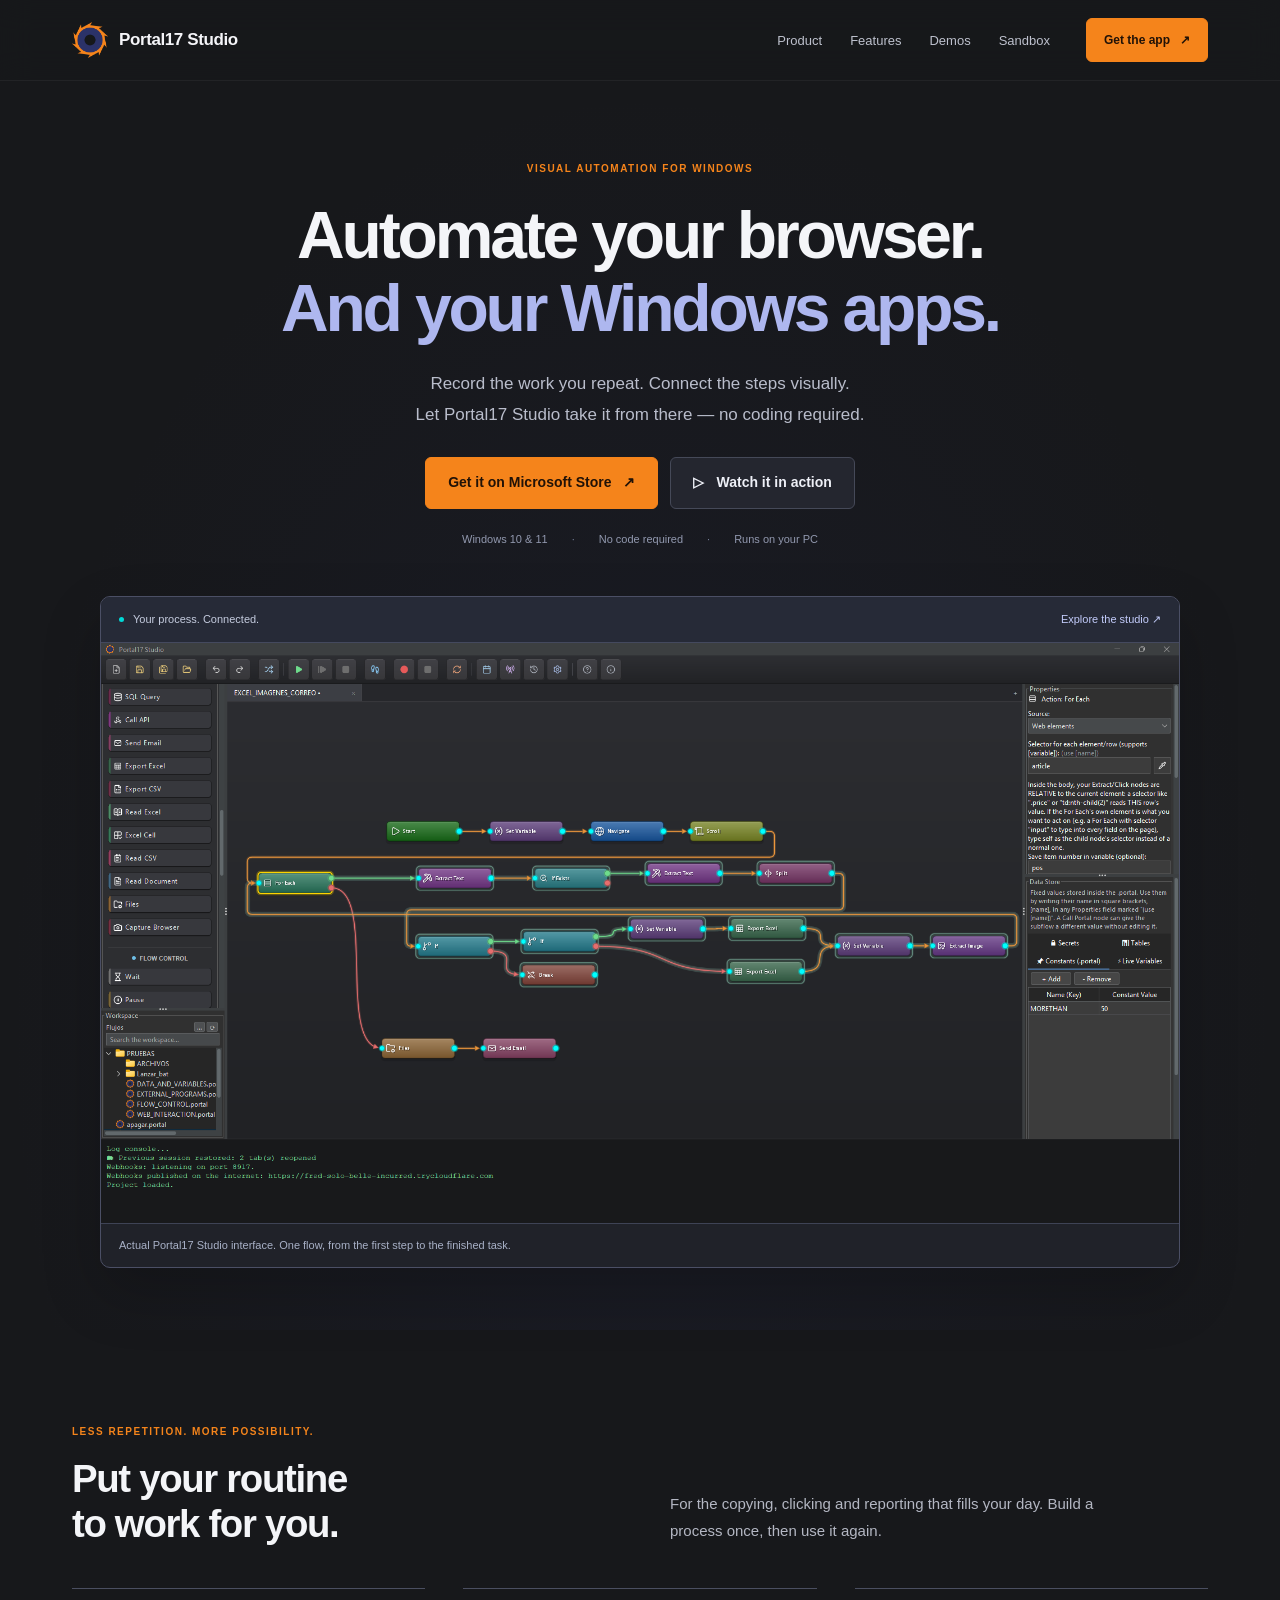
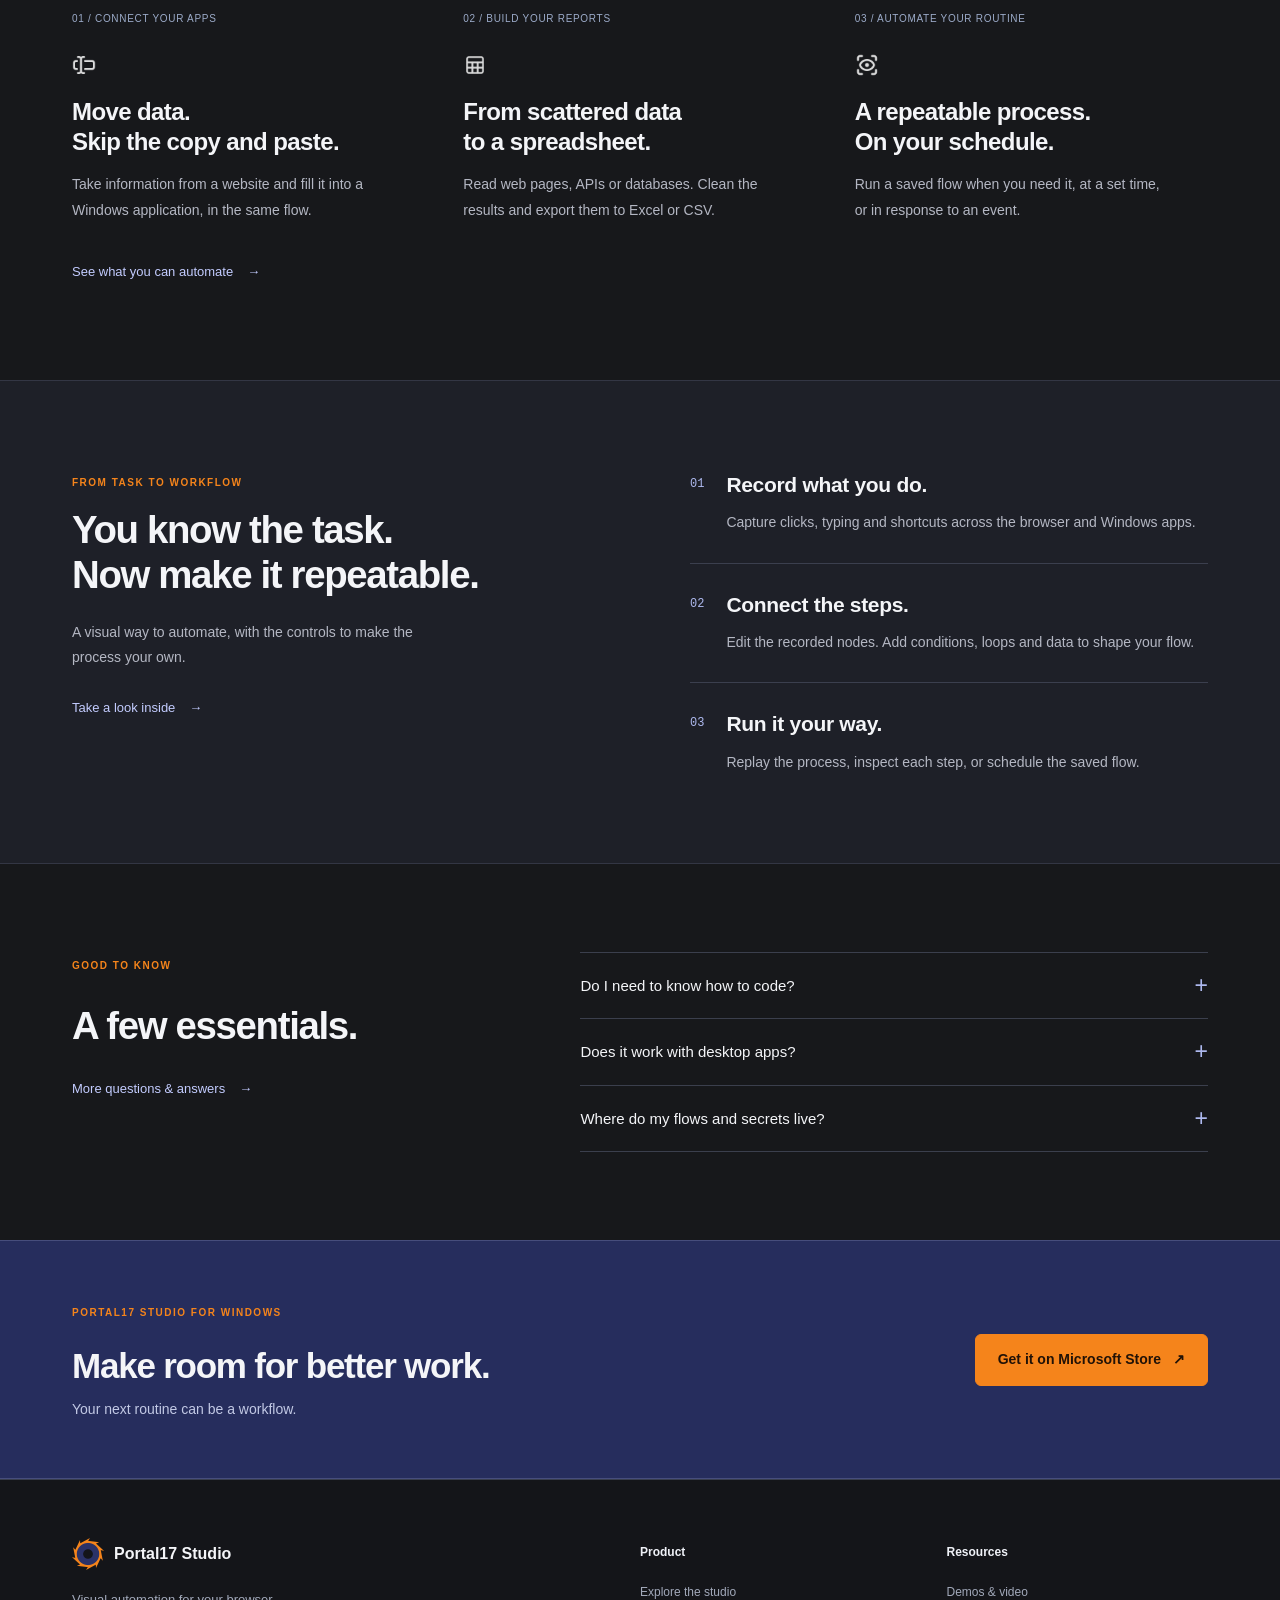
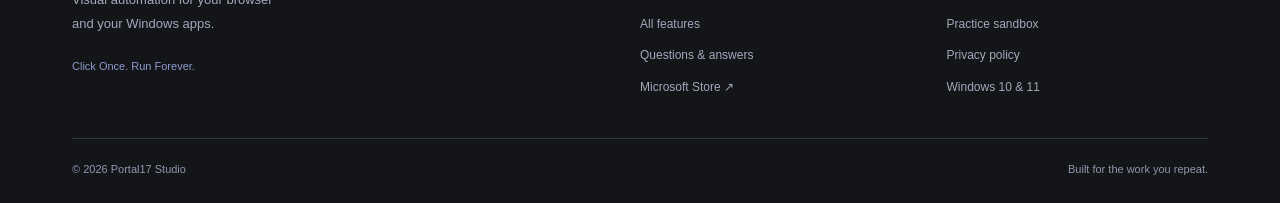
==== commit 30fa8a56: "More" ====
--- a/index.html
+++ b/index.html
@@ -1,32 +1,28 @@
-﻿<!DOCTYPE html>
+<!DOCTYPE html>
 <html lang="en">
 <head>
 <meta charset="UTF-8">
 <meta name="viewport" content="width=device-width, initial-scale=1.0">
-<title>Portal17 Studio — No-Code RPA for Browser &amp; Windows</title>
-<meta name="description" content="Portal17 Studio is no-code automation software for Windows: record what you do in the browser and in any Windows program, or build flows by dragging nodes. Fill forms, move data between web and desktop apps, extract data, and run flows on a schedule or from the command line. Available on the Microsoft Store.">
-<meta name="keywords" content="browser automation, desktop automation, Windows app automation, RPA software, no-code automation, task automation software, record and replay, desktop recorder, automatizar navegador, automatizar Windows, automatización web, Windows automation tool">
+<title>Portal17 Studio — Visual Automation for Browser &amp; Windows</title>
+<meta name="description" content="Automate repetitive work across your browser and Windows apps. Record a task, connect the steps, and run it again. No coding required.">
 <meta name="robots" content="index, follow">
 <meta name="theme-color" content="#17181b">
 <link rel="canonical" href="https://portal17studio.com/">
-
 <meta property="og:type" content="website">
 <meta property="og:site_name" content="Portal17 Studio">
-<meta property="og:locale" content="en_US">
 <meta property="og:url" content="https://portal17studio.com/">
-<meta property="og:title" content="Portal17 Studio — No-Code Automation for the Browser and Windows Apps">
-<meta property="og:description" content="Record what you do in the browser and in any Windows program — or drag nodes onto a canvas. No coding required. Click once, run forever.">
+<meta property="og:title" content="Portal17 Studio — Visual Automation for Browser &amp; Windows">
+<meta property="og:description" content="Automate repetitive work across your browser and Windows apps. Record a task, connect the steps, and run it again. No coding required.">
 <meta property="og:image" content="https://portal17studio.com/assets/icon.png">
-
 <meta name="twitter:card" content="summary_large_image">
-<meta name="twitter:title" content="Portal17 Studio — No-Code Automation for the Browser and Windows Apps">
-<meta name="twitter:description" content="Record what you do in the browser and in any Windows program — or drag nodes onto a canvas. No coding required. Click once, run forever.">
+<meta name="twitter:title" content="Portal17 Studio — Visual Automation for Browser &amp; Windows">
+<meta name="twitter:description" content="Automate repetitive work across your browser and Windows apps. Record a task, connect the steps, and run it again. No coding required.">
 <meta name="twitter:image" content="https://portal17studio.com/assets/icon.png">
-
 <link rel="icon" href="favicon.ico">
 <link rel="stylesheet" href="css/style.css">
+
 <link rel="stylesheet" href="css/refresh.css">
-
+<link rel="stylesheet" href="css/site.css">
 <script type="application/ld+json">
 {
   "@context": "https://schema.org",
@@ -41,760 +37,41 @@
   "softwareHelp": "https://portal17studio.com/sandbox"
 }
 </script>
-<script type="application/ld+json">
-{
-  "@context": "https://schema.org",
-  "@type": "FAQPage",
-  "mainEntity": [
-    {
-      "@type": "Question",
-      "name": "Do I need to know how to code?",
-      "acceptedAnswer": { "@type": "Answer", "text": "No. Flows are built by dragging nodes onto a canvas and connecting them, or by recording yourself performing the task once. No scripting required." }
-    },
-    {
-      "@type": "Question",
-      "name": "Which browsers does it support?",
-      "acceptedAnswer": { "@type": "Answer", "text": "Microsoft Edge, Google Chrome, or the browser built into the app — pick your channel from Settings." }
-    },
-    {
-      "@type": "Question",
-      "name": "Can a flow run without the app open?",
-      "acceptedAnswer": { "@type": "Answer", "text": "Yes. Use the built-in Scheduler to register a real Windows Scheduled Task, or trigger any saved flow from the command line in unattended mode — no window needed. Each scheduled task can even override the flow's constants, so one flow can run several times a day with different parameters." }
-    },
-    {
-      "@type": "Question",
-      "name": "Where do my passwords and API keys live?",
-      "acceptedAnswer": { "@type": "Answer", "text": "In the encrypted Secrets vault, stored only on your machine — never inside the flow file. Your flow just references them as [secret:name], so you can share or back up a .portal file without leaking a single credential. The vault stays on your computer. Your flows can connect to the websites and services you choose." }
-    },
-    {
-      "@type": "Question",
-      "name": "Can it export what it collects to Excel?",
-      "acceptedAnswer": { "@type": "Answer", "text": "Yes. The Export Excel node writes a real .xlsx file (and Export CSV covers plain CSV). Put it inside a loop and it builds the spreadsheet up one row per pass — headers are written automatically, and the Transform node cleans messy scraped values (prices, dates, spaces) before they land in a cell." }
-    },
-    {
-      "@type": "Question",
-      "name": "What languages is the interface available in?",
-      "acceptedAnswer": { "@type": "Answer", "text": "English, Spanish, French, German, Italian, Portuguese, Russian, Chinese, and Japanese — switch anytime from Settings." }
-    },
-    {
-      "@type": "Question",
-      "name": "Can I pull data from a database mid-flow?",
-      "acceptedAnswer": { "@type": "Answer", "text": "Yes, with the SQL Query node. PostgreSQL and SQL Server drivers are bundled — pick one and connect. MySQL, Oracle, or any other JDBC database works too: just drop that database's driver file into the app's drivers folder (one click opens it for you) and connect." }
-    },
-    {
-      "@type": "Question",
-      "name": "Can it call APIs and use JSON data?",
-      "acceptedAnswer": { "@type": "Answer", "text": "Yes, with the Call API node. Make GET, POST, PUT, PATCH or DELETE requests, send headers and a body, then pull fields straight out of the JSON response into variables by their path. It's the reliable way to get data when a site blocks scraping." }
-    },
-    {
-      "@type": "Question",
-      "name": "What happens if the browser fails to start?",
-      "acceptedAnswer": { "@type": "Answer", "text": "Portal17 Studio shows a clear warning instead of crashing, and disables Run/Record until you fix the browser settings and restart the engine — with one click, right from the toolbar." }
-    },
-    {
-      "@type": "Question",
-      "name": "Can it automate programs other than the browser?",
-      "acceptedAnswer": { "@type": "Answer", "text": "Yes. The Windows app nodes work with the real controls of any program — click buttons, type into fields, tick boxes, choose from lists and read text — so they keep working when the window moves. For programs that draw their own interface you can point at a picture of the button instead. Launch Program, Wait for Window, Desktop Drag, Send Keys and Read Text on Screen (OCR) cover the rest." }
-    },
-    {
-      "@type": "Question",
-      "name": "Does the recorder work outside the browser?",
-      "acceptedAnswer": { "@type": "Answer", "text": "Yes. In Settings → Recording, tick Browser, Windows programs, or both. Clicks, typing, check boxes, drop-downs, lists, drag and drop, the Enter key and shortcuts are all recorded as nodes — even copy and paste, which becomes a variable so the flow copies the live value on every run. Passwords you type are stored encrypted, never in the flow." }
-    }
-  ]
-}
-</script>
 </head>
-<body class="home-page">
+<body class="site-v2 landing-page">
 <a class="skip-link" href="#main">Skip to content</a>
-<div class="bg-glow"></div>
-
-<!-- ============ NAV ============ -->
 <header class="site-nav">
-  <div class="container nav-inner" id="navInner">
-    <a href="#top" class="brand">
-      <img src="assets/icon.png" alt="Portal17 Studio logo">
-      <span>Portal17 Studio</span>
-    </a>
-    <ul class="nav-links">
-      <li><a href="#studio">The studio</a></li>
-      <li><a href="#features">Capabilities</a></li>
-      <li><a href="#playground">Playground</a></li>
-      <li><a href="sandbox.html">Sandbox</a></li>
-      <li><a href="#videos">Learn</a></li>
-      <li><a href="#faq">FAQ</a></li>
-    </ul>
-    <div class="nav-cta">
-      <a href="https://apps.microsoft.com/store/detail/9MX9PN25FSGB?cid=DevShareMCLPCS" class="btn btn-store" target="_blank" rel="noopener">
-        <svg class="win-logo" viewBox="0 0 88 88" fill="none" xmlns="http://www.w3.org/2000/svg">
-          <rect x="4" y="4" width="38" height="38" fill="#4fd6e8"/>
-          <rect x="46" y="4" width="38" height="38" fill="#ff8a3d"/>
-          <rect x="4" y="46" width="38" height="38" fill="#ff8a3d"/>
-          <rect x="46" y="46" width="38" height="38" fill="#4fd6e8"/>
-        </svg>
-        <span class="store-label"><small>Get it from</small><strong>Microsoft Store</strong></span>
-      </a>
-      <button class="nav-toggle" id="navToggle" aria-label="Toggle menu">☰</button>
+  <div class="container nav-inner">
+    <a href="index.html" class="brand" aria-label="Portal17 Studio home"><img src="assets/icon.png" alt="" width="36" height="36"><span>Portal17 Studio</span></a>
+    <nav class="desktop-nav" aria-label="Main navigation"><ul class="nav-links"><li><a href="studio.html">Product</a></li><li><a href="features.html">Features</a></li><li><a href="demos.html">Demos</a></li><li><a href="sandbox.html">Sandbox</a></li></ul></nav>
+    <div class="nav-cta"><a href="https://apps.microsoft.com/store/detail/9MX9PN25FSGB?cid=DevShareMCLPCS" class="btn btn-primary nav-download" target="_blank" rel="noopener">Get the app <span aria-hidden="true">↗</span></a><button class="nav-toggle" id="navToggle" type="button" aria-label="Toggle menu" aria-controls="mobileMenu" aria-expanded="false"><span aria-hidden="true">☰</span></button></div>
+  </div>
+  <nav class="mobile-menu" id="mobileMenu" aria-label="Mobile navigation"><a href="studio.html">Product</a><a href="features.html">Features</a><a href="demos.html">Demos</a><a href="sandbox.html">Sandbox</a><a href="https://apps.microsoft.com/store/detail/9MX9PN25FSGB?cid=DevShareMCLPCS" class="mobile-download" target="_blank" rel="noopener">Get Portal17 Studio ↗</a></nav>
+</header>
+<main id="main">
+  <section class="landing-hero">
+    <div class="container">
+      <div class="landing-hero-copy"><span class="eyebrow">VISUAL AUTOMATION FOR WINDOWS</span><h1>Automate your browser.<br><span>And your Windows apps.</span></h1><p>Record the work you repeat. Connect the steps visually.<br class="desktop-break"> Let Portal17 Studio take it from there — no coding required.</p><div class="hero-actions"><a class="btn btn-primary btn-lg" href="https://apps.microsoft.com/store/detail/9MX9PN25FSGB?cid=DevShareMCLPCS" target="_blank" rel="noopener">Get it on Microsoft Store <span aria-hidden="true">↗</span></a><a class="btn btn-ghost btn-lg" href="demos.html#recording"><span aria-hidden="true">▷</span> Watch it in action</a></div><div class="hero-assurance"><span>Windows 10 &amp; 11</span><span>No code required</span><span>Runs on your PC</span></div></div>
+      <figure class="landing-product"><div class="product-image-bar"><span><i class="tiny-dot"></i> Your process. Connected.</span><a href="studio.html">Explore the studio <span aria-hidden="true">↗</span></a></div><a class="product-image-link" href="assets/studio-workflow.png" target="_blank" rel="noopener" aria-label="Open the full Portal17 Studio screenshot"><img src="assets/studio-workflow.png" width="1920" height="1032" alt="Portal17 Studio: connected nodes extract web data, branch on conditions, export to Excel and send an email." fetchpriority="high"></a><figcaption>Actual Portal17 Studio interface. One flow, from the first step to the finished task.</figcaption></figure>
     </div>
-  </div>
-  <nav class="mobile-menu" id="mobileMenu">
-    <a href="#studio">The studio</a><a href="#recorder">Recorder</a><a href="#data">Data Store</a><a href="#features">Capabilities</a><a href="#how">Running &amp; scheduling</a><a href="#playground">Playground</a><a href="sandbox.html">Practice sandbox</a><a href="#videos">Learn &amp; practice</a><a href="#faq">FAQ</a><a href="https://apps.microsoft.com/store/detail/9MX9PN25FSGB?cid=DevShareMCLPCS" target="_blank" rel="noopener">Microsoft Store ↗</a>
-  </nav>
-</header>
-
-<div id="top"></div>
-<main id="main">
-
-<!-- ============ HERO ============ -->
-<section class="hero hero-refresh">
-  <div class="container hero-layout">
-    <div class="hero-copy">
-      <span class="eyebrow"><i class="status-dot"></i> VISUAL RPA FOR WINDOWS</span>
-      <h1>Click once.<br><span class="accent-text">Run forever.</span></h1>
-      <p class="hero-sub">Your browser. Your Windows apps. One connected flow. Record the work you do, build it visually, and run it on your terms — without writing code.</p>
-      <div class="hero-ctas">
-        <a href="https://apps.microsoft.com/store/detail/9MX9PN25FSGB?cid=DevShareMCLPCS" class="btn btn-primary btn-lg" target="_blank" rel="noopener">Get Portal17 Studio <span aria-hidden="true">↗</span></a>
-        <a href="#recorder" class="hero-demo-link"><span aria-hidden="true">▶</span> See it in action</a>
-      </div>
-      <p class="hero-note">Built for Windows 10 &amp; 11 <span>·</span> No code required</p>
-    </div>
-    <div class="workflow-preview" aria-label="Interactive illustrative automation preview">
-      <div class="preview-titlebar"><span class="preview-brand"><img src="assets/icon.png" alt=""> Portal17 Studio</span><span class="preview-local"><i class="status-dot"></i> Runs locally</span></div>
-      <div class="preview-toolbar"><span><span class="preview-file" id="previewFile">Daily reports.portal</span><small>ILLUSTRATIVE WORKFLOW</small></span><button id="previewRun" class="preview-run" type="button">▶ Run flow</button></div>
-      <div class="preview-canvas">
-        <span class="canvas-label">CONNECTED NODES. A REPEATABLE PROCESS.</span>
-        <div class="preview-flow" id="previewFlow">
-          <div class="preview-node" data-step="0"><span class="node-symbol green">▷</span><span><b>Start</b><small>Your next free hour starts here</small></span><i class="node-state"></i></div>
-          <div class="preview-node" data-step="1"><span class="node-symbol blue"><img src="assets/icons/navigate.png" alt=""></span><span><b>Navigate</b><small>Open your reporting portal</small></span><i class="node-state"></i></div>
-          <div class="preview-node" data-step="2"><span class="node-symbol purple"><img src="assets/icons/extract_part.png" alt=""></span><span><b>Extract Text</b><small>Read the latest report data</small></span><i class="node-state"></i></div>
-          <div class="preview-node" data-step="3"><span class="node-symbol orange"><img src="assets/icons/export_excel.png" alt=""></span><span><b>Export Excel</b><small>Save a ready-to-use spreadsheet</small></span><i class="node-state"></i></div>
-        </div>
-        <span class="canvas-zoom" aria-hidden="true">− &nbsp; 100% &nbsp; +</span>
-      </div>
-      <div class="preview-console" role="status" aria-live="polite" id="previewStatus"><span class="console-dot"></span> Ready when you are. Try running this flow.</div>
-      <div class="preview-scenarios" role="group" aria-label="Choose an example workflow"><button type="button" data-scenario="reports" aria-pressed="true">Daily reports</button><button type="button" data-scenario="desktop" aria-pressed="false">Desktop work</button><button type="button" data-scenario="api" aria-pressed="false">API to Excel</button></div>
-    </div>
-  </div>
-</section>
-<div class="capability-strip container" aria-label="Product capabilities"><span>BUILD · RECORD · RUN<br><b>One studio. Connected work.</b></span><span><img src="assets/icons/navigate.png" alt=""> Web automation</span><span><img src="assets/icons/app_click.png" alt=""> Windows applications</span><span><img src="assets/icons/sql_query.png" alt=""> APIs &amp; databases</span><span><img src="assets/icons/calendar.png" alt=""> Schedules &amp; triggers</span></div>
-
-<section id="solutions" class="solutions-section">
-  <div class="container">
-    <div class="section-header reveal"><span class="eyebrow">01 / WHAT YOU CAN AUTOMATE</span><h2>The whole task.<br>Not just the browser.</h2><p>Connect web pages, desktop controls and data in the same process.</p></div>
-    <div class="solutions-grid">
-      <a class="solution-card reveal" href="#recorder"><span class="solution-number">01 / OPERATIONS</span><div class="solution-art art-operations" aria-hidden="true"><span class="mini-window">Web portal <b>Order #1042</b></span><span class="art-arrow">↗</span><span class="mini-window mini-offset">Windows app <b>Invoice saved ✓</b></span></div><h3>Connect the work<br>between your apps.</h3><p>Move order details from a website into a desktop application. Record the whole process, including copy and paste.</p><span class="solution-link">Meet the recorder <span>↗</span></span></a>
-      <a class="solution-card reveal" href="#playground"><span class="solution-number">02 / DATA &amp; REPORTING</span><div class="solution-art art-data" aria-hidden="true"><div class="mini-table"><span>PRODUCT</span><span>PRICE</span><span>Monitor</span><b>249.00</b><span>Keyboard</span><b>89.00</b><span>Mouse</span><b>45.00</b></div><span class="export-badge">.xlsx ↗</span></div><h3>From scattered data<br>to a clean spreadsheet.</h3><p>Read web tables, query a database, or call an API. Clean the values and export them to Excel or CSV.</p><span class="solution-link">Try an example <span>↗</span></span></a>
-      <a class="solution-card reveal" href="#how"><span class="solution-number">03 / ROUTINES</span><div class="solution-art art-schedule" aria-hidden="true"><span class="schedule-clock">08<span>:00</span></span><span class="schedule-pill"><i class="status-dot"></i> Daily report · Scheduled</span><span class="schedule-line">MON &nbsp; TUE &nbsp; WED &nbsp; THU &nbsp; FRI</span></div><h3>Your routine.<br>Without the routine.</h3><p>Schedule saved flows or start them when a file arrives, an email lands, or Windows starts.</p><span class="solution-link">See how it works <span>↗</span></span></a>
-    </div>
-  </div>
-</section>
-
-<section class="studio-section" id="studio">
-  <div class="container">
-    <div class="studio-heading"><div><span class="eyebrow">02 / INSIDE THE STUDIO</span><h2>A canvas for your process.<br>A connection for every step.</h2></div><p>Drag an action from the left. Configure its properties on the right. Join its output to the next node and follow the logic across the canvas.</p></div>
-    <div class="workspace-tabs" role="group" aria-label="Choose a real product screenshot"><button type="button" data-workspace="orders" aria-pressed="true">Excel, images &amp; email.portal</button><button type="button" data-workspace="logic" aria-pressed="false">Flow control.portal</button><a href="assets/studio-workflow.png" id="workspaceFull" target="_blank" rel="noopener">Open full-size ↗</a></div>
-    <figure class="studio-frame reveal"><div class="studio-frame-bar"><span><img src="assets/icon.png" alt=""> Portal17 Studio / Visual editor</span><span>ACTUAL PRODUCT VIEW</span></div><img id="workspaceImage" src="assets/studio-workflow.png" alt="Actual Portal17 Studio interface with a workflow that loops through web articles, extracts text and images, makes decisions, exports to Excel and sends an email" width="1920" height="1032" loading="lazy"><figcaption id="workspaceCaption">A real workflow: read web articles, branch on conditions, export to Excel, extract images and send an email.</figcaption></figure>
-    <div class="workspace-map"><div><span>01</span><h3>Choose an action</h3><p>Web, Windows, data and flow-control nodes, grouped in the Actions panel.</p></div><div><span>02</span><h3>Connect the logic</h3><p>Cyan ports join the steps. Decisions and loops have separate outputs for each path.</p></div><div><span>03</span><h3>Make it reusable</h3><p>Configure properties, store data, group nodes and call other .portal flows.</p></div></div>
-    <div class="studio-facts"><div><b>55</b><span>node types to build with</span></div><div><b>9</b><span>interface languages</span></div><div><b>.portal</b><span>portable, reusable flows</span></div><div><b>Your PC</b><span>local execution &amp; secret storage</span></div></div>
-  </div>
-</section>
-
-<!-- ============ NODE MARQUEE ============
-     Decorative strip of real node icons from the app. main.js duplicates the
-     track so the loop closes without a seam. -->
-<div class="container">
-  <div class="node-marquee" aria-hidden="true">
-    <div class="node-marquee-track">
-      <span class="node-chip"><img src="assets/icons/start.png" alt="">Start</span>
-      <span class="node-chip"><img src="assets/icons/navigate.png" alt="">Navigate</span>
-      <span class="node-chip"><img src="assets/icons/click.png" alt="">Click</span>
-      <span class="node-chip"><img src="assets/icons/type.png" alt="">Type</span>
-      <span class="node-chip"><img src="assets/icons/press_key.png" alt="">Press Key</span>
-      <span class="node-chip"><img src="assets/icons/select.png" alt="">Select Option</span>
-      <span class="node-chip"><img src="assets/icons/if.png" alt="">If / Else</span>
-      <span class="node-chip"><img src="assets/icons/switch.png" alt="">Switch</span>
-      <span class="node-chip"><img src="assets/icons/foreach.png" alt="">For Each</span>
-      <span class="node-chip"><img src="assets/icons/split.png" alt="">Split Variable</span>
-      <span class="node-chip"><img src="assets/icons/set_variable.png" alt="">Set Variable</span>
-      <span class="node-chip"><img src="assets/icons/transform.png" alt="">Transform</span>
-      <span class="node-chip"><img src="assets/icons/extract_part.png" alt="">Extract Text</span>
-      <span class="node-chip"><img src="assets/icons/code.png" alt="">Run JS</span>
-      <span class="node-chip"><img src="assets/icons/api.png" alt="">Call API</span>
-      <span class="node-chip"><img src="assets/icons/sql_query.png" alt="">SQL Query</span>
-      <span class="node-chip"><img src="assets/icons/export_excel.png" alt="">Export Excel</span>
-      <span class="node-chip"><img src="assets/icons/email.png" alt="">Send Email</span>
-      <span class="node-chip"><img src="assets/icons/zip.png" alt="">Zip Folder</span>
-      <span class="node-chip"><img src="assets/icons/calendar.png" alt="">Scheduler</span>
-      <span class="node-chip chip-app"><img src="assets/icons/app_click.png" alt="">Click in App</span>
-      <span class="node-chip chip-app"><img src="assets/icons/app_type.png" alt="">Type in App</span>
-      <span class="node-chip chip-app"><img src="assets/icons/app_check.png" alt="">Check in App</span>
-      <span class="node-chip chip-app"><img src="assets/icons/app_select.png" alt="">Select in App</span>
-      <span class="node-chip chip-app"><img src="assets/icons/app_read.png" alt="">Read Text from App</span>
-      <span class="node-chip chip-app"><img src="assets/icons/app_wait.png" alt="">Wait for App Element</span>
-      <span class="node-chip"><img src="assets/icons/launch_program.png" alt="">Launch Program</span>
-      <span class="node-chip"><img src="assets/icons/drag_drop_desktop.png" alt="">Desktop Drag</span>
-      <span class="node-chip"><img src="assets/icons/screen_ocr.png" alt="">Read Text on Screen</span>
-      <span class="node-chip"><img src="assets/icons/wait_window.png" alt="">Wait for Window</span>
-      <span class="node-chip"><img src="assets/icons/screen_click.png" alt="">Click on Screen</span>
-      <span class="node-chip"><img src="assets/icons/send_keys.png" alt="">Send Keys</span>
-      <span class="node-chip"><img src="assets/icons/close_tab.png" alt="">Close Tab</span>
-      <span class="node-chip"><img src="assets/icons/restart_browser.png" alt="">Restart Browser</span>
-      <span class="node-chip"><img src="assets/icons/group_box.png" alt="">Group</span>
-    </div>
-  </div>
-  <p class="marquee-caption">A few of the 55 node types you can drop onto the canvas — for web pages and Windows programs alike.</p>
-</div>
-
-<!-- ============ RECORDER ============
-     Animated demo of the recorder: a cursor works across a web page and a
-     Windows program, and every action pops into the recorded flow on the
-     right. Driven by js/main.js (recorder demo); without JS it shows the
-     finished flow. -->
-<section id="recorder" class="recorder flow-step">
-  <div class="container">
-    <div class="section-header reveal">
-      <span class="eyebrow">03 / RECORD THE WAY YOU WORK <span class="demo-tag">Illustrative demo</span></span>
-      <h2>You do the task.<br>The recorder connects the steps.</h2>
-      <p>
-        Hit Record and just work — on a web page, in Excel, in your company's desktop app.
-        Clicks, typing, check boxes and shortcuts become editable nodes.
-        Even copy and paste: copy an order number on a website, paste it into a Windows program,
-        and the flow copies the <em>live</em> value on every run.
-      </p>
-    </div>
-
-    <div class="rec-demo reveal" id="recDemo">
-      <div class="rec-stage" id="recStage">
-        <div class="rec-toggles" aria-hidden="true">
-          <span class="rec-badge"><i></i>REC</span>
-          <span class="rec-toggle on">✓ Browser</span>
-          <span class="rec-toggle on">✓ Windows programs</span>
-        </div>
-
-        <!-- web page -->
-        <div class="rec-win rec-web">
-          <div class="rec-win-bar"><span class="dot red"></span><span class="dot yellow"></span><span class="dot green"></span><span class="rec-url">🔒 shop.test/orders</span></div>
-          <div class="rec-win-body">
-            <div class="rec-field-label">Search orders</div>
-            <div class="rec-input" data-rec="search"><span class="rec-text"></span><span class="rec-caret"></span></div>
-            <div class="rec-result" data-rec="result">
-              <span class="rec-result-tag">Order</span>
-              <span class="rec-result-id" data-rec="orderid">ORD-1042</span>
-              <span class="rec-result-name">Ana Ruiz · 3 items</span>
-            </div>
-          </div>
-        </div>
-
-        <!-- Windows program -->
-        <div class="rec-win rec-app">
-          <div class="rec-win-bar app"><span class="rec-app-icon">▦</span><span class="rec-url">Invoicing — Desktop app</span><span class="rec-winbtns">— ▢ ✕</span></div>
-          <div class="rec-win-body">
-            <div class="rec-field-label">Order number</div>
-            <div class="rec-input" data-rec="appfield"><span class="rec-text"></span><span class="rec-caret"></span></div>
-            <div class="rec-row">
-              <div>
-                <div class="rec-field-label">Priority</div>
-                <div class="rec-combo" data-rec="combo"><span class="rec-text">Normal</span><span class="rec-chevron">▾</span></div>
-              </div>
-              <label class="rec-check" data-rec="check"><span class="rec-box"></span>Urgent</label>
-            </div>
-            <div class="rec-actions"><span class="rec-btn" data-rec="save">Save invoice</span></div>
-          </div>
-        </div>
-
-        <div class="rec-cursor" id="recCursor" aria-hidden="true">
-          <svg viewBox="0 0 24 24"><path d="M4 2l15 9.5-6.6 1.6 4 7.2-2.9 1.6-4-7.2L4 19z"/></svg>
-          <span class="rec-keys" id="recKeys"></span>
-        </div>
-      </div>
-
-      <div class="rec-flow">
-        <div class="rec-flow-head">Recorded flow <span id="recCount">9</span></div>
-        <div class="rec-graph">
-        <ol class="rec-list" id="recList">
-          <li class="rec-node web"><img src="assets/icons/click.png" alt=""><b>Click</b><small>search box</small></li>
-          <li class="rec-node web"><img src="assets/icons/type.png" alt=""><b>Type</b><small>"ORD-1042"</small></li>
-          <li class="rec-node web"><img src="assets/icons/press_key.png" alt=""><b>Press Key</b><small>Enter</small></li>
-          <li class="rec-node web"><img src="assets/icons/extract_part.png" alt=""><b>Extract Text</b><small>Ctrl+C → [copy_1]</small></li>
-          <li class="rec-node app"><img src="assets/icons/app_click.png" alt=""><b>Click in App</b><small>Order number</small></li>
-          <li class="rec-node app"><img src="assets/icons/app_type.png" alt=""><b>Type in App</b><small>Ctrl+V → [copy_1]</small></li>
-          <li class="rec-node app"><img src="assets/icons/app_select.png" alt=""><b>Select in App</b><small>Priority = High</small></li>
-          <li class="rec-node app"><img src="assets/icons/app_check.png" alt=""><b>Check in App</b><small>Urgent ✓</small></li>
-          <li class="rec-node app"><img src="assets/icons/app_click.png" alt=""><b>Click in App</b><small>Save invoice</small></li>
-        </ol>
-        </div>
-        <div class="rec-legend"><span class="web">Web page</span><span class="app">Windows program</span></div>
-      </div>
-    </div>
-
-    <div class="rec-points">
-      <div class="rec-point reveal"><b>Real controls, not pixels</b><span>Buttons, fields, boxes and lists are found by what they are, so steps keep working when a window moves or resizes.</span></div>
-      <div class="rec-point reveal"><b>Built to survive change</b><span>Each recorded step keeps a backup and a snapshot of what you clicked — titles change, buttons move, the flow still finds its way.</span></div>
-      <div class="rec-point reveal"><b>Recorded in sequence</b><span>Mouse and keyboard are captured on their own and processed in order, even in heavy apps. Type as fast as you like.</span></div>
-      <div class="rec-point reveal"><b>Passwords stay secret</b><span>Passwords you type while recording go straight to the encrypted vault. The flow only says <code>[secret:…]</code>.</span></div>
-      <div class="rec-point reveal"><b>See what it captured</b><span>Every control you click is outlined for a moment, and a small floating panel shows the last step recorded.</span></div>
-      <div class="rec-point reveal"><b>Pause and add steps</b><span>F9 pauses and resumes. From the panel, add “wait until this appears”, “read this text” or a short wait in a click.</span></div>
-      <div class="rec-point reveal"><b>Tidied up when you stop</b><span>Extra steps are merged, repeated steps become a loop over a table of what you typed, and the nodes are laid out neatly.</span></div>
-      <div class="rec-point reveal"><b>File uploads included</b><span>When a page asks for files, you pick them in Portal17 and the flow keeps the real paths — no file dialog left waiting on replay.</span></div>
-    </div>
-  </div>
-</section>
-
-<section id="data" class="data-section">
-  <div class="container data-layout">
-    <div class="data-copy"><span class="eyebrow">04 / DATA THAT MOVES WITH THE FLOW</span><h2>Read it. Transform it.<br>Use it in the next step.</h2><p>Bring together values from a page, a desktop control, an API or a database. Keep them in the Data Store and reference them wherever the process needs them.</p><ul class="data-benefits"><li><img src="assets/icons/extract_part.png" alt=""><span><b>Read from the source</b>Extract text, read application controls, or select fields from a JSON response.</span></li><li><img src="assets/icons/transform.png" alt=""><span><b>Make values usable</b>Trim text, replace with regex, parse numbers and reformat dates.</span></li><li><img src="assets/icons/export_excel.png" alt=""><span><b>Put the result to work</b>Fill another app, write an Excel or CSV file, or send an email.</span></li></ul></div>
-    <div class="data-store-demo"><div class="editor-panel-title">Data Store <span>ILLUSTRATIVE VALUES</span></div><div class="data-tabs" role="group" aria-label="Explore the Data Store"><button type="button" data-data-tab="variables" aria-pressed="true">Live variables</button><button type="button" data-data-tab="constants" aria-pressed="false">Constants</button><button type="button" data-data-tab="tables" aria-pressed="false">Tables</button><button type="button" data-data-tab="secrets" aria-pressed="false">Secrets</button></div>
-      <div class="data-panel" data-data-panel="variables"><div class="data-table"><div class="table-labels"><span>NAME</span><span>VALUE</span></div><div><code>order_id</code><span>ORD-1042</span></div><div><code>customer</code><span>Ana Ruiz</span></div><div><code>total</code><span>249.00</span></div></div><p>Live values captured during a run. A recorded copy and paste can become <code>[copy_1]</code>, so the next run reads fresh data.</p><div class="expression-line"><span>Type in App</span><code>[order_id]</code><span class="expression-output">→ ORD-1042</span></div></div>
-      <div class="data-panel" data-data-panel="constants" hidden><div class="data-table"><div class="table-labels"><span>NAME</span><span>VALUE</span></div><div><code>region</code><span>Madrid</span></div><div><code>report_name</code><span>daily-orders.xlsx</span></div><div><code>review_limit</code><span>1000</span></div></div><p>Named settings stored in the .portal file. Override them for a scheduled run, from the command line, or when calling a subflow.</p><div class="expression-line"><span>Flow parameter</span><code>[region]</code><span class="expression-output">→ Madrid</span></div></div>
-      <div class="data-panel" data-data-panel="tables" hidden><div class="data-table"><div class="table-labels"><span>CUSTOMER</span><span>ORDER</span></div><div><span>Ana Ruiz</span><code>ORD-1042</code></div><div><span>David Martin</span><code>ORD-1043</code></div><div><span>Emma Wilson</span><code>ORD-1044</code></div></div><p>Keep rows inside your flow and use For Each to fill a form for every row. The recorder can turn repeated form entries into a table and a loop.</p><div class="expression-line"><span>For Each</span><code>one row → one form</code></div></div>
-      <div class="data-panel" data-data-panel="secrets" hidden><div class="data-table"><div class="table-labels"><span>SECRET NAME</span><span>VALUE</span></div><div><code>portal_password</code><span>••••••••••••</span></div><div><code>api_key</code><span>••••••••••••</span></div></div><p>Passwords and API keys stay in an encrypted vault on your computer. The flow contains a reference, rather than the credential itself.</p><div class="expression-line"><span>Type</span><code>[secret:portal_password]</code></div></div>
-    </div>
-  </div>
-</section>
-
-<!-- ============ FEATURES ============ -->
-<section id="features">
-  <div class="container">
-    <div class="section-header reveal">
-      <span class="eyebrow">05 / THE ACTIONS PANEL</span>
-      <h2>The right building block.<br>For every part of the job.</h2>
-      <p>Explore the tools behind the canvas: record and build, work with data, or manage execution.</p>
-    </div>
-    <div class="feature-filters" role="group" aria-label="Filter product capabilities"><button type="button" data-filter="all" aria-pressed="true">All capabilities</button><button type="button" data-filter="build" aria-pressed="false">Build &amp; record</button><button type="button" data-filter="data" aria-pressed="false">Work with data</button><button type="button" data-filter="run" aria-pressed="false">Run &amp; manage</button></div>
-    <div class="feature-grid">
-
-      <div class="feature-card reveal">
-        <div class="feature-icon"><img src="assets/icons/split.png" alt=""></div>
-        <h3>Visual Flow Builder</h3>
-        <p>Drag nodes onto a canvas and wire them together — no coding, just building blocks.</p>
-      </div>
-
-      <div class="feature-card reveal">
-        <div class="feature-icon"><img src="assets/icons/click.png" alt=""></div>
-        <h3>Records Browser + Windows</h3>
-        <p>Do the task once — on a website or in any Windows program — and every click, field, box, list, drag and shortcut becomes a node. Pick what to record in Settings.</p>
-      </div>
-
-      <div class="feature-card reveal">
-        <div class="feature-icon"><img src="assets/icons/if.png" alt=""></div>
-        <h3>Branching &amp; Loops</h3>
-        <p>If/Else, If Exists, multi-way Switch, loops with exit conditions, and For Each over every element that matches a selector — scraping a whole product list is one loop.</p>
-      </div>
-
-      <div class="feature-card reveal">
-        <div class="feature-icon"><img src="assets/icons/sql_query.png" alt=""></div>
-        <h3>Database Queries</h3>
-        <p>Pull data straight from PostgreSQL or SQL Server out of the box — or plug in the driver for MySQL, Oracle, or any other JDBC database yourself.</p>
-      </div>
-
-      <div class="feature-card reveal">
-        <div class="feature-icon"><img src="assets/icons/api.png" alt=""></div>
-        <h3>Call REST APIs</h3>
-        <p>Fetch data from any HTTP API and pull fields straight out of the JSON into variables — the dependable way to get data when a site blocks scraping.</p>
-      </div>
-
-      <div class="feature-card reveal">
-        <div class="feature-icon"><img src="assets/icons/export_excel.png" alt=""></div>
-        <h3>Excel &amp; CSV Export</h3>
-        <p>Capture values as you go, reuse them anywhere in the flow, and build up a real Excel (.xlsx) or CSV file row by row as your loop runs.</p>
-      </div>
-
-      <div class="feature-card reveal">
-        <div class="feature-icon"><img src="assets/icons/transform.png" alt=""></div>
-        <h3>Clean &amp; Transform Data</h3>
-        <p>Scraped text is messy. Trim it, change case, extract the number out of "1.234,50 €", replace with regex, or reformat dates — one node, no code.</p>
-      </div>
-
-      <div class="feature-card reveal">
-        <div class="feature-icon"><img src="assets/icons/code.png" alt=""></div>
-        <h3>Run JavaScript</h3>
-        <p>The escape hatch for everything else: run a JS snippet on the page and save what it returns into a variable — read attributes, count elements, compute anything.</p>
-      </div>
-
-      <div class="feature-card reveal">
-        <div class="feature-icon"><img src="assets/icons/secrets.png" alt=""></div>
-        <h3>Encrypted Secrets</h3>
-        <p>Keep passwords and API keys encrypted on your machine and reference them as [secret:name]. Passwords typed while recording land here automatically — share a flow without leaking a credential.</p>
-      </div>
-
-      <div class="feature-card reveal">
-        <div class="feature-icon"><img src="assets/icons/app_click.png" alt=""></div>
-        <h3>Windows App Automation</h3>
-        <p>Click buttons, fill fields, tick boxes, choose from lists and read text in any desktop app by its real controls. App draws its own interface? Point at a picture of the button instead.</p>
-      </div>
-
-      <div class="feature-card reveal">
-        <div class="feature-icon"><img src="assets/icons/press_key.png" alt=""></div>
-        <h3>Keys &amp; Shortcuts</h3>
-        <p>Enter to search, Esc to close, arrows through suggestions, Ctrl+S to save — recorded as you press them and replayed even in the invisible browser.</p>
-      </div>
-
-      <div class="feature-card reveal">
-        <div class="feature-icon"><img src="assets/icons/extract_part.png" alt=""></div>
-        <h3>Copy &amp; Paste That Follows the Data</h3>
-        <p>Ctrl+C and Ctrl+V while recording become a variable, so every run copies the current value — from a web page into a desktop app, or the other way round.</p>
-      </div>
-
-      <div class="feature-card reveal">
-        <div class="feature-icon"><img src="assets/icons/webhook.png" alt=""></div>
-        <h3>Triggers</h3>
-        <p>Start a flow by itself when a file lands in a folder, an email arrives in Outlook or any IMAP inbox, you press a shortcut or Windows starts, or from any other app with a signed webhook. They can keep running in the background with the app closed.</p>
-      </div>
-
-      <div class="feature-card reveal">
-        <div class="feature-icon"><img src="assets/icons/loop.png" alt=""></div>
-        <h3>Recordings That Clean Themselves</h3>
-        <p>Stop recording and the flow is tidied for you: clicks before typing disappear, waits and keys are merged, and filling the same form three times becomes one loop over a table.</p>
-      </div>
-
-      <div class="feature-card reveal">
-        <div class="feature-icon"><img src="assets/icons/wait_element.png" alt=""></div>
-        <h3>Waits That Know What to Wait For</h3>
-        <p>Wait until a message, a button or a table appears — or until a “loading…” goes away — instead of guessing seconds.</p>
-      </div>
-
-      <div class="feature-card reveal">
-        <div class="feature-icon"><img src="assets/icons/upload_file.png" alt=""></div>
-        <h3>File Uploads</h3>
-        <p>Hand one or several files to any “Choose file” on a page, hidden inputs included, with no Windows dialog to get stuck on.</p>
-      </div>
-
-      <div class="feature-card reveal">
-        <div class="feature-icon"><img src="assets/icons/desktop_screenshot.png" alt=""></div>
-        <h3>Know Why a Step Failed</h3>
-        <p>Every failure leaves a report: a screenshot, the step and its settings, what was being looked for and what the window actually had. A built-in check tests automation on your PC in one click.</p>
-      </div>
-
-      <div class="feature-card reveal">
-        <div class="feature-icon"><img src="assets/icons/pause.png" alt=""></div>
-        <h3>Debug Without Starting Over</h3>
-        <p>Breakpoints, step-by-step runs and “Run from here” on any node: try the end of a long flow on what is already open, without repeating the start.</p>
-      </div>
-
-      <div class="feature-card reveal">
-        <div class="feature-icon"><img src="assets/icons/group_box.png" alt=""></div>
-        <h3>Groups &amp; Sticky Notes</h3>
-        <p>Organize big flows into collapsible groups and leave yourself sticky notes as you go.</p>
-      </div>
-
-      <div class="feature-card reveal">
-        <div class="feature-icon"><img src="assets/icons/calendar.png" alt=""></div>
-        <h3>Parameterized Scheduler</h3>
-        <p>Run a saved flow automatically at a set time — even while Portal17 Studio is closed. Override a flow's constants per task, so the same flow runs at 8:00 for Madrid and 9:00 for Barcelona.</p>
-      </div>
-
-      <div class="feature-card reveal" data-category="build">
-        <div class="feature-icon"><img src="assets/icons/group_box.png" alt=""></div>
-        <h3>Reusable Subflows</h3>
-        <p>Use Call Portal to run another saved flow. Pass different constants to the same process instead of rebuilding it for every project.</p>
-      </div>
-      <div class="feature-card reveal" data-category="data">
-        <div class="feature-icon"><img src="assets/icons/set_variable.png" alt=""></div>
-        <h3>Tables &amp; Parameters</h3>
-        <p>Keep constants, live variables and tables together in the Data Store. Fill a form once for each row and reuse values across your flow.</p>
-      </div>
-      <div class="feature-card reveal" data-category="run">
-        <div class="feature-icon"><img src="assets/icons/if.png" alt=""></div>
-        <h3>Recovery on Your Terms</h3>
-        <p>Choose what happens when a node fails: retry, stop, continue, or follow a separate error path. Build recovery into the process.</p>
-      </div>
-      <div class="feature-card reveal" data-category="run">
-        <div class="feature-icon"><img src="assets/icons/wait_element.png" alt=""></div>
-        <h3>Automatic Selector Repair</h3>
-        <p>Recorded steps keep fallback information about the element you picked, helping the flow find it again when the interface changes.</p>
-      </div>
-
-    </div>
-  </div>
-</section>
-
-<!-- ============ HOW IT WORKS ============ -->
-<section id="how" class="tight flow-step">
-  <div class="container">
-    <div class="section-header reveal">
-      <span class="eyebrow">06 / EXECUTION, WITH VISIBILITY</span>
-      <h2>Run the flow.<br>Stay in control.</h2>
-      <p>Inspect a single step, recover from an error, or let a saved process run on a schedule.</p>
-    </div>
-    <div class="how-steps">
-      <div class="how-step reveal">
-        <div class="how-num"><img src="assets/icons/start.png" alt=""></div>
-        <span class="mode-label">INTERACTIVE RUNS</span><h3>Play. Pause. Inspect.</h3>
-        <p>Run with F5, step through nodes with F7 and pause with F9. Set breakpoints or run from a selected node to test a part of the process.</p><div class="shortcut-row"><kbd>F5</kbd> Run <kbd>F7</kbd> Step <kbd>F9</kbd> Pause</div>
-      </div>
-      <div class="how-wire"></div>
-      <div class="how-step reveal">
-        <div class="how-num"><img src="assets/icons/desktop_screenshot.png" alt=""></div>
-        <span class="mode-label">WHEN SOMETHING FAILS</span><h3>Recover with a plan.</h3>
-        <p>Retry, stop, continue, or follow an error output. Review the screenshot, node settings and diagnostic details saved when a step fails.</p><div class="error-route"><span>Step</span><i>↗</i><span>Retry / error path</span></div>
-      </div>
-      <div class="how-wire"></div>
-      <div class="how-step reveal">
-        <div class="how-num"><img src="assets/icons/calendar.png" alt=""></div>
-        <span class="mode-label">SCHEDULES &amp; EVENTS</span><h3>Start when it matters.</h3>
-        <p>Use Windows Scheduled Tasks or the command line for unattended runs. Trigger flows from folders, incoming email, shortcuts, Windows startup or webhooks.</p><div class="schedule-summary"><span class="status-dot"></span> One saved flow · Different parameters</div>
-      </div>
-    </div>
-  </div>
-</section>
-
-<!-- ============ PLAYGROUND ============ -->
-<section id="playground" class="playground flow-step">
-  <div class="container">
-    <div class="section-header reveal">
-      <span class="eyebrow">07 / FOLLOW A FLOW <span class="demo-tag">Interactive simulation</span></span>
-      <h2>Watch the connections<br>become actions.</h2>
-      <p>
-        Run this example to follow a form-filling process: navigate, type, choose an option,
-        submit and read the ticket number into a variable. The canvas, form and log update
-        together. This is a browser simulation; no message is sent.
-      </p>
-    </div>
-
-    <!-- flow canvas: its own full-width row so the node chain always has
-         room to breathe and never needs horizontal scrolling -->
-    <div class="pg-panel reveal">
-      <div class="pg-panel-header"><span><img src="assets/icon.png" alt=""> Contact form.portal</span><small>SIMULATED EXECUTION</small></div>
-
-      <div class="pg-canvas" id="pgCanvas">
-        <div class="pg-node" data-step="1" style="--node-color:#186b18;">
-          <div class="pg-node-chip"><img src="assets/icons/start.png" alt=""><span class="pg-node-label">Start</span></div>
-          <div class="pg-node-tip">Every flow begins here. Nothing runs before this node fires.</div>
-        </div>
-        <div class="pg-wire"></div>
-        <div class="pg-node" data-step="2" style="--node-color:#18569e;">
-          <div class="pg-node-chip"><img src="assets/icons/navigate.png" alt=""><span class="pg-node-label">Navigate</span></div>
-          <div class="pg-node-tip">Opens the target page — here, our demo contact form.</div>
-        </div>
-        <div class="pg-wire"></div>
-        <div class="pg-node" data-step="3" style="--node-color:#8c3527;">
-          <div class="pg-node-chip"><img src="assets/icons/type.png" alt=""><span class="pg-node-label">Type</span></div>
-          <div class="pg-node-tip">Types the name into the Name field, one character at a time.</div>
-        </div>
-        <div class="pg-wire"></div>
-        <div class="pg-node" data-step="4" style="--node-color:#8c3527;">
-          <div class="pg-node-chip"><img src="assets/icons/type.png" alt=""><span class="pg-node-label">Type</span></div>
-          <div class="pg-node-tip">Types the email address into the Email field.</div>
-        </div>
-        <div class="pg-wire"></div>
-        <div class="pg-node" data-step="5" style="--node-color:#8c5f23;">
-          <div class="pg-node-chip"><img src="assets/icons/select.png" alt=""><span class="pg-node-label">Select</span></div>
-          <div class="pg-node-tip">Picks an option from the Topic dropdown.</div>
-        </div>
-        <div class="pg-wire"></div>
-        <div class="pg-node" data-step="6" style="--node-color:#8c3527;">
-          <div class="pg-node-chip"><img src="assets/icons/type.png" alt=""><span class="pg-node-label">Type</span></div>
-          <div class="pg-node-tip">Types the message into the Message field.</div>
-        </div>
-        <div class="pg-wire"></div>
-        <div class="pg-node" data-step="7" style="--node-color:#994717;">
-          <div class="pg-node-chip"><img src="assets/icons/click.png" alt=""><span class="pg-node-label">Click</span></div>
-          <div class="pg-node-tip">Presses the Send message button and waits for the page to respond.</div>
-        </div>
-        <div class="pg-wire"></div>
-        <div class="pg-node" data-step="8" style="--node-color:#713585;">
-          <div class="pg-node-chip"><img src="assets/icons/extract_part.png" alt=""><span class="pg-node-label">Extract Text</span></div>
-          <div class="pg-node-tip">Reads the ticket number from the confirmation into a variable — one Extract Text node captures one value.</div>
-        </div>
-      </div>
-
-      <div class="pg-controls">
-        <button id="pgRun" class="btn btn-primary">▶ Run Flow</button>
-        <button id="pgReset" class="btn btn-ghost">↺ Reset</button>
-      </div>
-
-      <ol class="pg-steps-explainer">
-        <li><strong>Start</strong> — the flow is launched.</li>
-        <li><strong>Navigate</strong> — the demo page below opens.</li>
-        <li><strong>Type / Select</strong> — name, email, topic and message get filled in, field by field.</li>
-        <li><strong>Click</strong> — the Send button is pressed like a real visitor would.</li>
-        <li><strong>Extract Text</strong> — reads one value into a variable: the ticket number from the confirmation.</li>
-      </ol>
-    </div>
-
-    <!-- fake browser + console, side by side below the flow -->
-    <div class="pg-demo-row">
-      <div class="reveal">
-        <div class="fake-browser">
-          <div class="fake-browser-bar">
-            <span class="dot red"></span><span class="dot yellow"></span><span class="dot green"></span>
-            <div class="fake-url">🔒 example-shop.test/contact</div>
-          </div>
-          <div class="fake-page">
-            <h3>Contact us</h3>
-            <label for="pgName">Name</label>
-            <input id="pgName" type="text" readonly>
-            <label for="pgEmail">Email</label>
-            <input id="pgEmail" type="text" readonly>
-            <label for="pgTopic">Topic</label>
-            <select id="pgTopic" disabled>
-              <option>General question</option>
-              <option>Support</option>
-              <option>Billing</option>
-            </select>
-            <label for="pgMessage">Message</label>
-            <textarea id="pgMessage" readonly></textarea>
-            <button id="pgSubmit" class="fake-submit" disabled>Send message</button>
-            <div id="pgConfirmation" class="pg-confirmation"></div>
-          </div>
-        </div>
-      </div>
-
-      <div class="reveal">
-        <div class="pg-console">
-          <div class="pg-console-header"><span class="status-dot"></span> Log console <small>LIVE SIMULATION</small></div>
-          <div class="pg-console-body" id="pgConsoleBody">
-            <p class="muted">Click "Run Flow" to start…</p>
-          </div>
-        </div>
-
-        <div class="pg-vars" id="pgVars"></div>
-      </div>
-    </div>
-
-    <div class="pg-sandbox-cta reveal">
-      <p>
-        This playground is a simulation that runs entirely in your browser for illustration.
-        Want to build a real flow yourself?
-      </p>
-      <a href="sandbox.html" class="btn btn-ghost btn-lg">🧪 Open the practice sandbox ↗</a>
-    </div>
-  </div>
-</section>
-
-<!-- ============ VIDEOS ============ -->
-<section id="videos" class="resources-section">
-  <div class="container">
-    <div class="section-header"><span class="eyebrow">08 / LEARN BY DOING</span><h2>Your first flow.<br>Your next possibility.</h2><p>Watch a real recording, then build your own flow with interactive practice exercises.</p></div>
-    <div class="resources-grid">
-      <div class="resource-video video-card"><div class="video-thumb vthumb-1" data-video="assets/videos/demo-recording.mp4" data-title="Record your first flow"><video class="video-thumb-media" src="assets/videos/demo-recording.mp4#t=9" preload="metadata" muted playsinline tabindex="-1" aria-hidden="true"></video><span class="video-badge">REAL PRODUCT RECORDING</span><span class="video-len">0:57</span><button class="play-btn" aria-label="Play video"><svg viewBox="0 0 24 24" fill="currentColor" aria-hidden="true"><path d="M8 5v14l11-7z"/></svg></button></div><div class="video-card-body"><span class="resource-type">WATCH / 57 SECONDS</span><h3>From a recording to a flow.</h3><p>See Portal17 Studio capture a task on the practice website and turn the actions into nodes.</p></div></div>
-      <a class="resource-card" href="sandbox.html"><span class="resource-type">PRACTICE / 14 EXERCISES</span><span class="resource-symbol">{ }</span><h3>A sandbox built<br>for automation.</h3><p>Forms, tables, iframes, tabs, drag and drop, loading delays and unstable selectors. Real interactions, ready for your first flow.</p><span class="resource-action">Open the sandbox <span>↗</span></span></a>
-    </div>
-  </div>
-</section>
-
-<!-- video modal -->
-<div class="video-modal" id="videoModal">
-  <div class="video-modal-inner">
-    <div class="video-modal-head">
-      <h4 id="videoModalTitle">Demo</h4>
-      <button class="video-modal-close" id="videoModalClose" aria-label="Close">✕</button>
-    </div>
-    <div id="videoModalBody"></div>
-  </div>
-</div>
-
-<!-- ============ FAQ ============ -->
-<section id="faq" class="tight flow-step">
-  <div class="container">
-    <div class="section-header reveal">
-      <span class="eyebrow">09 / A FEW THINGS TO KNOW</span>
-      <h2>Before you build<br>your first flow.</h2><p>The essentials about browsers, desktop apps, data and unattended execution.</p>
-    </div>
-    <div class="faq-list">
-
-      <div class="faq-item reveal">
-        <button class="faq-q">Do I need to know how to code? <span class="chev">▾</span></button>
-        <div class="faq-a"><div class="faq-a-inner">No. Flows are built by dragging nodes onto a canvas and connecting them, or by recording yourself performing the task once. No scripting required.</div></div>
-      </div>
-
-      <div class="faq-item reveal">
-        <button class="faq-q">Which browsers does it support? <span class="chev">▾</span></button>
-        <div class="faq-a"><div class="faq-a-inner">Microsoft Edge, Google Chrome, or the browser built into the app — pick your channel from Settings.</div></div>
-      </div>
-
-      <div class="faq-item reveal">
-        <button class="faq-q">Can a flow run without the app open? <span class="chev">▾</span></button>
-        <div class="faq-a"><div class="faq-a-inner">Yes. Use the built-in Scheduler to register a real Windows Scheduled Task, or trigger any saved flow from the command line in unattended mode — no window needed. Each scheduled task can even override the flow's constants, so one flow can run several times a day with different parameters. Triggers (folders, email, shortcuts, webhooks) can also run in the background, starting with Windows, while the app is closed.</div></div>
-      </div>
-
-      <div class="faq-item reveal">
-        <button class="faq-q">Where do my passwords and API keys live? <span class="chev">▾</span></button>
-        <div class="faq-a"><div class="faq-a-inner">In the encrypted Secrets vault, stored only on your machine — never inside the flow file. Your flow just references them as [secret:name], so you can share or back up a .portal file without leaking a single credential. The vault stays on your computer. Your flows can connect to the websites and services you choose.</div></div>
-      </div>
-
-      <div class="faq-item reveal">
-        <button class="faq-q">Can it export what it collects to Excel? <span class="chev">▾</span></button>
-        <div class="faq-a"><div class="faq-a-inner">Yes. The Export Excel node writes a real .xlsx file (and Export CSV covers plain CSV). Put it inside a loop and it builds the spreadsheet up one row per pass — headers are written automatically, and the Transform node cleans messy scraped values (prices, dates, spaces) before they land in a cell.</div></div>
-      </div>
-
-      <div class="faq-item reveal">
-        <button class="faq-q">What languages is the interface available in? <span class="chev">▾</span></button>
-        <div class="faq-a"><div class="faq-a-inner">English, Spanish, French, German, Italian, Portuguese, Russian, Chinese, and Japanese — switch anytime from Settings.</div></div>
-      </div>
-
-      <div class="faq-item reveal">
-        <button class="faq-q">Can I pull data from a database mid-flow? <span class="chev">▾</span></button>
-        <div class="faq-a"><div class="faq-a-inner">Yes, with the SQL Query node. PostgreSQL and SQL Server drivers are bundled — pick one and connect. MySQL, Oracle, or any other JDBC database works too: just drop that database's driver file into the app's drivers folder (one click opens it for you) and connect.</div></div>
-      </div>
-
-      <div class="faq-item reveal">
-        <button class="faq-q">Can it call APIs and use JSON data? <span class="chev">▾</span></button>
-        <div class="faq-a"><div class="faq-a-inner">Yes, with the Call API node. Make GET, POST, PUT, PATCH or DELETE requests, send headers and a body, then pull fields straight out of the JSON response into variables by their path. It's the reliable way to get data when a site blocks scraping.</div></div>
-      </div>
-
-      <div class="faq-item reveal">
-        <button class="faq-q">What happens if the browser fails to start? <span class="chev">▾</span></button>
-        <div class="faq-a"><div class="faq-a-inner">Portal17 Studio shows a clear warning instead of crashing, and disables Run/Record until you fix the browser settings and restart the engine — with one click, right from the toolbar.</div></div>
-      </div>
-
-      <div class="faq-item reveal">
-        <button class="faq-q">Can it automate programs other than the browser? <span class="chev">▾</span></button>
-        <div class="faq-a"><div class="faq-a-inner">Yes. The Windows app nodes work with the real controls of any program — click buttons, type into fields, tick boxes, choose from lists and read text — so they keep working when the window moves. For programs that draw their own interface you can point at a picture of the button instead. Launch Program, Wait for Window, Desktop Drag, Send Keys and Read Text on Screen (OCR) cover the rest.</div></div>
-      </div>
-
-      <div class="faq-item reveal">
-        <button class="faq-q">What happens when a step fails? <span class="chev">▾</span></button>
-        <div class="faq-a"><div class="faq-a-inner">You choose per node: retry, stop the flow, carry on, or follow a separate error path. Each failure also saves a report with a screenshot, the node's settings and what the program window contained at that moment, so you can see why without running it again. Help → Check tests automation on your computer and tells you in plain words what works.</div></div>
-      </div>
-
-      <div class="faq-item reveal">
-        <button class="faq-q">Does the recorder work outside the browser? <span class="chev">▾</span></button>
-        <div class="faq-a"><div class="faq-a-inner">Yes. In Settings → Recording, tick Browser, Windows programs, or both. Clicks, typing, check boxes, drop-downs, lists, drag and drop, the Enter key and shortcuts are all recorded as nodes — even copy and paste, which becomes a variable so the flow copies the live value on every run. Passwords you type are stored encrypted, never in the flow.</div></div>
-      </div>
-
-    </div>
-  </div>
-</section>
-
-<!-- ============ DOWNLOAD ============ -->
-<section id="download" class="tight">
-  <div class="container">
-    <div class="download-panel reveal">
-      <img class="download-icon" src="assets/icon.png" alt=""><span class="eyebrow">YOUR NEXT WORKFLOW STARTS HERE</span>
-      <h2>Make the connection.<br>Automate the repetition.</h2>
-      <p>Portal17 Studio is available now on the Microsoft Store for Windows 10 and 11.</p>
-      <div class="download-ctas">
-        <a href="https://apps.microsoft.com/store/detail/9MX9PN25FSGB?cid=DevShareMCLPCS" class="btn btn-store btn-lg" target="_blank" rel="noopener">
-          <svg class="win-logo" viewBox="0 0 88 88" fill="none" xmlns="http://www.w3.org/2000/svg">
-            <rect x="4" y="4" width="38" height="38" fill="#4fd6e8"/>
-            <rect x="46" y="4" width="38" height="38" fill="#ff8a3d"/>
-            <rect x="4" y="46" width="38" height="38" fill="#ff8a3d"/>
-            <rect x="46" y="46" width="38" height="38" fill="#4fd6e8"/>
-          </svg>
-          <span class="store-label"><small>Get it from</small><strong>Microsoft Store</strong></span>
-        </a>
-        <a href="#playground" class="btn btn-ghost btn-lg">▶ Try the Playground first</a>
-      </div>
-      <p class="download-req">Requires Windows 10 or later · Automates Microsoft Edge, Google Chrome, the browser built into the app, and your Windows programs</p>
-    </div>
-  </div>
-</section>
-
-<!-- ============ FOOTER ============ -->
+  </section>
+  <section class="landing-outcomes" id="use-cases"><div class="container"><div class="section-lead"><div><span class="eyebrow">LESS REPETITION. MORE POSSIBILITY.</span><h2>Put your routine<br>to work for you.</h2></div><p>For the copying, clicking and reporting that fills your day. Build a process once, then use it again.</p></div><div class="outcome-grid">
+    <article><span class="outcome-number">01 / CONNECT YOUR APPS</span><img src="assets/icons/app_type.png" width="24" height="24" alt=""><h3>Move data.<br> Skip the copy and paste.</h3><p>Take information from a website and fill it into a Windows application, in the same flow.</p></article>
+    <article><span class="outcome-number">02 / BUILD YOUR REPORTS</span><img src="assets/icons/export_excel.png" width="24" height="24" alt=""><h3>From scattered data<br> to a spreadsheet.</h3><p>Read web pages, APIs or databases. Clean the results and export them to Excel or CSV.</p></article>
+    <article><span class="outcome-number">03 / AUTOMATE YOUR ROUTINE</span><img src="assets/icons/wait_element.png" width="24" height="24" alt=""><h3>A repeatable process.<br> On your schedule.</h3><p>Run a saved flow when you need it, at a set time, or in response to an event.</p></article>
+  </div><a class="text-link" href="features.html">See what you can automate <span aria-hidden="true">→</span></a></div></section>
+  <section class="landing-process"><div class="container"><div class="process-intro"><span class="eyebrow">FROM TASK TO WORKFLOW</span><h2>You know the task.<br>Now make it repeatable.</h2><p>A visual way to automate, with the controls to make the process your own.</p><a class="text-link" href="studio.html">Take a look inside <span aria-hidden="true">→</span></a></div><ol class="process-list"><li><span>01</span><div><h3>Record what you do.</h3><p>Capture clicks, typing and shortcuts across the browser and Windows apps.</p></div></li><li><span>02</span><div><h3>Connect the steps.</h3><p>Edit the recorded nodes. Add conditions, loops and data to shape your flow.</p></div></li><li><span>03</span><div><h3>Run it your way.</h3><p>Replay the process, inspect each step, or schedule the saved flow.</p></div></li></ol></div></section>
+  <section class="landing-questions"><div class="container"><div><span class="eyebrow">GOOD TO KNOW</span><h2>A few essentials.</h2><a class="text-link" href="features.html#faq">More questions &amp; answers <span aria-hidden="true">→</span></a></div><div class="essential-faq"><details><summary>Do I need to know how to code?<span aria-hidden="true">+</span></summary><p>No. Record yourself doing a task or build a flow by dragging actions onto the canvas and connecting them.</p></details><details><summary>Does it work with desktop apps?<span aria-hidden="true">+</span></summary><p>Yes. Automate browser pages and Windows applications in the same flow, including typing, clicks, shortcuts and reading controls.</p></details><details><summary>Where do my flows and secrets live?<span aria-hidden="true">+</span></summary><p>Your flows and encrypted secrets stay on your computer. The process can connect to the websites and services you choose.</p></details></div></div></section>
+  <section class="closing-cta"><div class="container"><div><span class="eyebrow">PORTAL17 STUDIO FOR WINDOWS</span><h2>Make room for better work.</h2><p>Your next routine can be a workflow.</p></div><a class="btn btn-primary btn-lg" href="https://apps.microsoft.com/store/detail/9MX9PN25FSGB?cid=DevShareMCLPCS" target="_blank" rel="noopener">Get it on Microsoft Store <span aria-hidden="true">↗</span></a></div></section>
 </main>
 <footer class="site-footer">
   <div class="container"><div class="footer-grid">
-    <div class="footer-identity"><a class="footer-brand" href="#top"><img src="assets/icon.png" alt=""><span>Portal17 Studio</span></a><p>Visual automation for the web<br>and the Windows desktop.</p><span class="footer-tagline">Click Once. Run Forever.</span></div>
-    <div class="footer-column"><h3>Explore the studio</h3><a href="#studio">Visual editor</a><a href="#recorder">Recorder</a><a href="#data">Data Store</a><a href="#features">Capabilities</a><a href="#how">Running &amp; scheduling</a></div>
-    <div class="footer-column"><h3>Start building</h3><a href="#playground">Interactive demo</a><a href="sandbox.html">Practice sandbox</a><a href="#videos">Watch a recording</a><a href="#faq">Questions &amp; answers</a></div>
-    <div class="footer-column"><h3>Portal17 Studio</h3><a href="https://apps.microsoft.com/store/detail/9MX9PN25FSGB?cid=DevShareMCLPCS" target="_blank" rel="noopener">Microsoft Store ↗</a><a href="privacy">Privacy policy</a><a href="https://saasbrowser.com/en/saas/1584023/portal17-studio" target="_blank" rel="noopener">SaaS Browser listing ↗</a><span>Windows 10 &amp; 11</span><span>9 interface languages</span></div>
-    </div><div class="footer-bottom"><span>© <span id="year"></span> Portal17 Studio</span><span>Built around your process. Runs on your computer.</span></div>
-  </div>
+    <div class="footer-identity"><a class="footer-brand" href="index.html"><img src="assets/icon.png" width="32" height="32" alt=""><span>Portal17 Studio</span></a><p>Visual automation for your browser<br>and your Windows apps.</p><span class="footer-tagline">Click Once. Run Forever.</span></div>
+    <div class="footer-column"><h3>Product</h3><a href="studio.html">Explore the studio</a><a href="features.html">All features</a><a href="features.html#faq">Questions &amp; answers</a><a href="https://apps.microsoft.com/store/detail/9MX9PN25FSGB?cid=DevShareMCLPCS" target="_blank" rel="noopener">Microsoft Store ↗</a></div>
+    <div class="footer-column"><h3>Resources</h3><a href="demos.html">Demos &amp; video</a><a href="sandbox.html">Practice sandbox</a><a href="privacy.html">Privacy policy</a><span>Windows 10 &amp; 11</span></div>
+  </div><div class="footer-bottom"><span>© <span id="year">2026</span> Portal17 Studio</span><span>Built for the work you repeat.</span></div></div>
 </footer>
-
 <script src="js/main.js"></script>
-<script src="js/refresh.js"></script>
+<script src="js/site.js"></script>
 </body>
 </html>
-
--- a/css/site.css
+++ b/css/site.css
@@ -0,0 +1,279 @@
+/* Shared presentation for the landing and its focused product pages. */
+:root {
+  --bg: #17181b; --bg-alt: #1c1d22; --panel: #23252c; --panel-alt: #2b2e3a;
+  --border: #3c3f4c; --border-soft: #30333d; --text: #f4f5f8;
+  --text-dim: #b4b7c3; --text-faint: #9398a9;
+  --accent: #f5841b; --accent-2: #f5841b; --accent-soft: #f5841b1a;
+  --indigo: #2b3268; --cyan: #00d9d7;
+  --grad-brand: linear-gradient(120deg, #f5841b, #f5841b);
+  --radius-lg: 12px; --radius-md: 8px;
+}
+html { scroll-padding-top: 100px; }
+body { background: var(--bg); }
+.container { max-width: 1200px; padding-inline: 32px; }
+.site-v2 { overflow-x: clip; }
+.site-v2 main { min-width: 0; }
+.site-v2 .reveal { opacity: 1; transform: none; filter: none; transition: none; }
+.grain, .bg-glow, .scroll-progress { display: none; }
+.site-nav, .site-nav.scrolled { background: #17181bf5; backdrop-filter: blur(16px); border-bottom: 1px solid #ffffff0d; box-shadow: none; }
+.nav-inner, .site-nav.scrolled .nav-inner { min-height: 80px; padding-block: 16px; gap: 24px; }
+.brand { display: flex; align-items: center; gap: 11px; flex: 0 0 auto; min-width: 0; font-size: 17px; letter-spacing: -.4px; line-height: 1.2; }
+.brand img, .site-nav.scrolled .brand img { width: 36px; height: 36px; flex: 0 0 36px; object-fit: contain; }
+.brand span { white-space: nowrap; }
+.desktop-nav { margin-left: auto; }
+.nav-links { gap: 28px; margin: 0; }
+.nav-links a { font-size: 13px; color: #bdc1cd; font-weight: 500; text-decoration: none; }
+.nav-links a:hover, .nav-links a[aria-current="page"] { color: #fff; }
+.nav-links a[aria-current="page"]::after { transform: scaleX(1); }
+.nav-cta { margin-left: 12px; gap: 16px; flex: 0 0 auto; }
+.nav-cta .btn { min-width: 0; min-height: 44px; padding: 11px 17px; font-size: 12px; }
+.btn { border-radius: 6px; box-shadow: none; transition: background .2s, border-color .2s; }
+.btn-primary { background: var(--accent); border-color: var(--accent); color: #211207; font-weight: 650; }
+.btn-primary:hover { background: #ffa14a; border-color: #ffa14a; box-shadow: none; transform: none; }
+.btn-ghost { background: #24262f; border: 1px solid #454958; color: #eef0f7; }
+.btn-ghost:hover { background: #303440; border-color: #798092; transform: none; }
+.btn-lg { min-height: 50px; padding: 14px 22px; font-size: 14px; gap: 12px; }
+.eyebrow { color: var(--accent); font-size: 10px; line-height: 1.5; letter-spacing: .15em; font-weight: 650; }
+.nav-toggle { width: 44px; height: 44px; min-width: 44px; border-radius: 6px; background: #24262f; border: 1px solid #434753; color: #f4f5f8; font-size: 22px; line-height: 1; }
+.mobile-menu { background: #1c1e25; border-color: var(--border-soft); max-height: calc(100dvh - 72px); overflow-y: auto; }
+.mobile-menu a { min-height: 48px; display: flex; align-items: center; padding: 13px 24px; font-size: 15px; border-bottom: 1px solid #30333d; }
+.mobile-menu a[aria-current="page"] { color: var(--accent); }
+.mobile-menu .mobile-download { color: var(--accent); font-weight: 600; border-bottom: 0; }
+.site-v2 section { padding-block: 88px; }
+.landing-hero { padding: 74px 0 62px !important; background: radial-gradient(ellipse at 50% 75%,#2b326825,transparent 70%); }
+.landing-hero-copy { text-align: center; max-width: 850px; margin: 0 auto; }
+.landing-hero-copy .eyebrow { margin-bottom: 23px; }
+.landing-hero h1 { margin: 0; font-size: clamp(44px,5.2vw,66px); font-weight: 600; letter-spacing: -.048em; line-height: 1.1; }
+.landing-hero h1 span { color: #aeb7ef; }
+.landing-hero-copy > p { color: #b9bdcb; font-size: 17px; line-height: 1.8; margin: 25px auto 27px; }
+.hero-actions { display: flex; justify-content: center; flex-wrap: wrap; gap: 12px; }
+.hero-assurance { display: flex; justify-content: center; gap: 24px; margin-top: 22px; color: #9299af; font-size: 11px; }
+.hero-assurance span + span::before { content: '·'; margin-right: 24px; color: #757d97; }
+.landing-product { margin: 48px auto 0; max-width: 1080px; border: 1px solid #4b4f65; border-radius: 10px; background: #202229; overflow: hidden; box-shadow: 0 25px 60px #0003; }
+.product-image-bar { padding: 14px 18px; display: flex; align-items: center; justify-content: space-between; gap: 15px; font-size: 11px; background: #262a37; border-bottom: 1px solid #44495e; }
+.product-image-bar > span { color: #c5ccdf; display: flex; align-items: center; gap: 9px; }
+.tiny-dot { display: inline-block; border-radius: 50%; width: 5px; height: 5px; background: var(--cyan); }
+.product-image-bar a { color: #c3ccfb; text-decoration: none; }
+.product-image-bar a:hover { color: #fff; }
+.product-image-link { display: block; }
+.landing-product img { width: 100%; height: auto; display: block; }
+.landing-product figcaption { font-size: 11px; color: #a8b1c7; padding: 13px 18px; margin: 0; border-top: 1px solid #3e4355; }
+.section-lead { display: grid; grid-template-columns: 1fr 1fr; gap: 60px; align-items: end; margin-bottom: 42px; }
+.section-lead .eyebrow { margin-bottom: 18px; }
+.site-v2 h2 { font-weight: 600; font-size: clamp(30px,3vw,40px); letter-spacing: -.035em; line-height: 1.17; }
+.section-lead h2 { margin: 0; }
+.section-lead > p { color: var(--text-dim); font-size: 15px; line-height: 1.8; margin: 0 0 2px; max-width: 430px; }
+.outcome-grid { display: grid; grid-template-columns: repeat(3,minmax(0,1fr)); gap: 38px; }
+.outcome-grid article { border-top: 1px solid #4a4e60; padding-top: 22px; }
+.outcome-number { display: block; color: #9cabc9; font-size: 10px; letter-spacing: .07em; margin-bottom: 26px; }
+.outcome-grid img { margin-bottom: 20px; object-fit: contain; opacity: .85; }
+.outcome-grid h3 { font-weight: 550; font-size: 24px; letter-spacing: -.025em; line-height: 1.25; margin: 0 0 15px; }
+.outcome-grid p { font-size: 14px; line-height: 1.85; color: var(--text-dim); max-width: 320px; margin: 0; }
+.text-link { display: inline-flex; gap: 14px; align-items: center; color: #c3ccff; font-weight: 500; font-size: 13px; text-decoration: none; padding: 10px 0; }
+.text-link:hover { color: #fff; }
+.landing-outcomes .text-link { margin-top: 28px; }
+.landing-process { background: #1e2028; border-block: 1px solid #333644; }
+.landing-process > .container { display: grid; grid-template-columns: 1fr 1fr; gap: 100px; align-items: start; }
+.process-intro .eyebrow { margin-bottom: 18px; }
+.process-intro h2 { margin: 0 0 22px; }
+.process-intro p { color: var(--text-dim); line-height: 1.8; max-width: 380px; margin: 0 0 18px; font-size: 14px; }
+.process-list { list-style: none; padding: 0; margin: 0; }
+.process-list li { display: flex; gap: 22px; padding: 0 0 27px; margin-bottom: 25px; border-bottom: 1px solid #3b3f4e; }
+.process-list li:last-child { border-bottom: 0; margin: 0; padding-bottom: 0; }
+.process-list li > span { font-size: 12px; color: #aeb9ef; padding-top: 6px; font-family: var(--font-mono); }
+.process-list h3 { font-size: 21px; font-weight: 550; letter-spacing: -.015em; margin: 0 0 9px; }
+.process-list p { font-size: 14px; color: var(--text-dim); line-height: 1.8; margin: 0; }
+.landing-questions > .container { display: grid; grid-template-columns: 1fr 1.5fr; gap: 90px; }
+.landing-questions h2 { margin: 17px 0 20px; }
+.essential-faq details { border-bottom: 1px solid #3b3f4d; padding: 21px 0; }
+.essential-faq details:first-child { border-top: 1px solid #3b3f4d; }
+.essential-faq summary { list-style: none; font-size: 15px; font-weight: 500; display: flex; align-items: center; justify-content: space-between; gap: 18px; cursor: pointer; }
+.essential-faq summary::-webkit-details-marker { display: none; }
+.essential-faq summary span { font-size: 23px; color: #aeb9ef; line-height: 1; transition: transform .2s; }
+.essential-faq details[open] summary span { transform: rotate(45deg); }
+.essential-faq p { font-size: 14px; line-height: 1.8; color: var(--text-dim); margin: 14px 0 3px; padding-right: 30px; }
+.closing-cta { background: #262d5d; border-block: 1px solid #464d7c; padding-block: 58px !important; }
+.closing-cta > .container { display: flex; align-items: center; justify-content: space-between; gap: 35px; }
+.closing-cta h2 { margin: 12px 0 12px; font-size: 35px; }
+.closing-cta p { color: #c2c9e5; margin: 0; font-size: 14px; }
+.closing-cta .btn { flex-shrink: 0; }
+.site-footer { padding: 58px 0 25px; background: #141519; }
+.footer-grid { grid-template-columns: 2fr 1fr 1fr; gap: 45px; }
+.footer-brand { gap: 10px; font-size: 16px; }
+.footer-brand img { width: 32px; height: 32px; flex-shrink: 0; }
+.footer-identity p { font-size: 13px; line-height: 1.8; color: #a2a9ba; margin: 18px 0; }
+.footer-tagline { color: #8e9acc; font-size: 11px; }
+.footer-column { gap: 13px; }
+.footer-column h3 { font-size: 12px; color: #eff1f7; margin-bottom: 8px; }
+.footer-column a, .footer-column > span { font-size: 12px; color: #a2a9ba; }
+.footer-bottom { font-size: 11px; color: #8f98ae; margin-top: 42px; padding-top: 22px; }
+.page-intro { padding: 44px 0 52px; border-bottom: 1px solid #333745; background: linear-gradient(150deg,#17181b,#222638); }
+.breadcrumb { display: block; width: fit-content; font-size: 11px; text-decoration: none; color: #9fa8c2; margin-bottom: 34px; }
+.breadcrumb span { margin-left: 10px; color: #647194; }
+.page-intro h1 { font-size: clamp(38px,4vw,53px); font-weight: 600; letter-spacing: -.04em; line-height: 1.12; margin: 20px 0; max-width: 800px; }
+.page-intro p { font-size: 16px; line-height: 1.8; color: var(--text-dim); max-width: 720px; margin: 0; }
+.page-jumps { display: flex; align-items: center; flex-wrap: wrap; gap: 12px 28px; margin-top: 28px; }
+.page-jumps a { font-size: 12px; color: #c6cff7; padding: 8px 0; text-decoration: none; border-bottom: 1px solid #56618d; }
+.page-jumps a:hover { color: #fff; border-color: #f5841b; }
+.detail-page .section-header { margin-bottom: 34px; }
+.detail-page .section-header h2 { font-size: clamp(29px,3.2vw,39px); }
+.detail-page .section-header p { font-size: 15px; color: var(--text-dim); line-height: 1.8; }
+.detail-page .workspace-map p, .detail-page .data-copy p { font-size: 14px; color: var(--text-dim); }
+.detail-page #studio { padding-top: 56px; }
+.detail-page #recorder, .detail-page #how { background: #1d2029; border-block: 1px solid #333847; }
+.detail-page .rec-stage { padding-top: 18px; }
+.detail-page .rec-toggles { position: static; grid-column: 1 / -1; font-size: 10px; gap: 6px; }
+.detail-page .feature-card p { font-size: 13px; color: #b0b8cb; line-height: 1.8; }
+.detail-page .feature-card h3 { font-size: 17px; }
+.detail-page .faq-q { font-size: 14px; padding: 23px 0; }
+.detail-page .faq-a-inner { font-size: 14px; line-height: 1.85; color: #b7bed2; }
+.related-page { display: flex; justify-content: space-between; gap: 40px; align-items: center; padding-block: 54px; border-top: 1px solid #3a4053; }
+.related-page h2 { font-size: 27px; margin: 14px 0; }
+.related-page p { color: var(--text-dim); font-size: 14px; max-width: 620px; line-height: 1.8; margin: 0; }
+.related-page .btn { flex-shrink: 0; }
+.recording-section .section-header { text-align: left; max-width: 740px; margin-left: 0; }
+.recording-player { max-width: 1080px; margin: 0 auto; background: #20222a; border: 1px solid #4b536c; border-radius: 8px; overflow: hidden; }
+.recording-player video { display: block; width: 100%; aspect-ratio: 16 / 9; background: #101115; object-fit: contain; }
+.recording-caption { color: #a3aec8; font-size: 12px; margin: 17px 0 0; text-align: center; }
+.detail-page #playground { border-top: 1px solid #363b4e; }
+.detail-page .pg-panel::before { display: none; }
+.detail-page .pg-console { display: block; }
+.detail-page .pg-vars:not(:empty) { display: flex; }
+.detail-page .pg-steps-explainer li { font-size: 12px; line-height: 1.8; }
+.detail-page .rec-point span { font-size: 13px; line-height: 1.8; }
+.detail-page #playground .pg-intro p { font-size: 15px; }
+.detail-page .pg-sandbox-cta { display: none; }
+.privacy-page .page-header { padding: 58px 0 35px; margin: 0; background: none; text-align: left; }
+.privacy-page .page-header > .container, .privacy-page .tight > .container { max-width: 840px; }
+.privacy-page .page-header h1 { margin: 16px 0; font-size: 44px; line-height: 1.15; letter-spacing: -.035em; font-weight: 600; }
+.privacy-page .page-header .subtitle { font-size: 13px; color: #a4aec9; margin: 0; }
+.privacy-page section.tight { padding: 0 0 70px; }
+.privacy-page .summary-card { background: #252c4e; border-color: #414b76; padding: 23px; border-radius: 8px; }
+.privacy-page .summary-card p { font-size: 14px; color: #d2d9f3; line-height: 1.8; margin: 0; }
+.privacy-page .prose { max-width: none; font-size: 15px; color: #bfc5d6; line-height: 1.95; }
+.privacy-page .prose h2 { font-size: 25px; margin: 37px 0 15px; color: #f1f3fa; line-height: 1.25; }
+.privacy-page .prose ul { padding-left: 22px; }
+.privacy-page .prose li { margin-bottom: 15px; }
+.privacy-page .prose a { color: #becaff; overflow-wrap: anywhere; }
+.sandbox-page .sandbox-hero { padding: 62px 0 45px; }
+.sandbox-page .sandbox-hero h1 { font-size: clamp(36px,4vw,48px); letter-spacing: -.035em; }
+.sandbox-page .sandbox-hero h1 em { color: #f5841b; background: none; -webkit-text-fill-color: #f5841b; animation: none; }
+.sandbox-page .sandbox-hero p { font-size: 15px; line-height: 1.8; max-width: 620px; color: #b6bdcf; }
+.sandbox-page .sandbox-hero-actions { margin-top: 26px; }
+.sandbox-page .sbx-section { padding-block: 24px; }
+.sandbox-page .sbx-index { scroll-margin-top: 80px; }
+.sbx-form input[type="text"], .sbx-form input[type="email"], .sbx-form input[type="password"], .sbx-form select, .sbx-form textarea, .sbx-wizard-panel input, .sbx-wizard-panel select { border-radius: 6px; background: #181b26; border-color: #484e62; }
+.sbx-form input:focus, .sbx-form select:focus, .sbx-form textarea:focus { border-color: var(--accent); background: #202534; }
+@media (max-width: 1050px) {
+  .nav-inner, .site-nav.scrolled .nav-inner { gap: 20px; }
+  .nav-links { gap: 22px; }
+  .brand { font-size: 16px; }
+  .landing-process > .container { gap: 60px; }
+  .landing-questions > .container { gap: 55px; }
+  .outcome-grid { gap: 26px; }
+}
+@media (max-width: 880px) {
+  .desktop-nav, .nav-download { display: none !important; }
+  .nav-inner, .site-nav.scrolled .nav-inner { min-height: 72px; padding-block: 13px; flex-wrap: nowrap; justify-content: space-between; }
+  .nav-cta { margin-left: 0; }
+  .nav-toggle { display: inline-flex; justify-content: center; align-items: center; }
+  .container { padding-inline: 24px; }
+  .landing-hero { padding-top: 56px !important; }
+  .landing-hero h1 { font-size: clamp(38px,6vw,56px); }
+  .section-lead { gap: 35px; }
+  .outcome-grid h3 { font-size: 21px; }
+  .landing-process > .container { gap: 40px; }
+  .landing-questions > .container { gap: 35px; grid-template-columns: 1fr 1.4fr; }
+  .closing-cta > .container { align-items: flex-start; flex-direction: column; gap: 25px; }
+  .footer-grid { grid-template-columns: 1.5fr 1fr 1fr; gap: 26px; }
+}
+@media (max-width: 600px) {
+  html { scroll-padding-top: 88px; }
+  .container { padding-inline: 22px; }
+  .site-v2 section { padding-block: 54px; }
+  .nav-inner, .site-nav.scrolled .nav-inner { gap: 12px; }
+  .brand, .site-nav.scrolled .brand { font-size: 16px; gap: 9px; }
+  .brand img, .site-nav.scrolled .brand img { width: 34px; height: 34px; flex-basis: 34px; }
+  .landing-hero { padding-top: 46px !important; padding-bottom: 40px !important; }
+  .landing-hero-copy { text-align: left; }
+  .landing-hero-copy .eyebrow { font-size: 9px; margin-bottom: 20px; }
+  .landing-hero h1 { font-size: clamp(34px,9vw,47px); letter-spacing: -.045em; line-height: 1.13; }
+  .landing-hero-copy > p { font-size: 15px; line-height: 1.8; margin: 22px 0 24px; }
+  .desktop-break { display: none; }
+  .hero-actions { flex-direction: column; align-items: stretch; gap: 10px; }
+  .hero-actions .btn { justify-content: center; font-size: 13px; }
+  .hero-assurance { justify-content: flex-start; gap: 12px; font-size: 9px; margin-top: 19px; white-space: nowrap; }
+  .hero-assurance span + span::before { margin-right: 12px; }
+  .landing-product { margin-top: 32px; border-radius: 7px; }
+  .product-image-bar { font-size: 9px; padding: 11px 12px; gap: 8px; }
+  .product-image-bar > span { gap: 6px; }
+  .landing-product figcaption { font-size: 10px; line-height: 1.7; padding: 11px 12px; }
+  .section-lead { grid-template-columns: 1fr; gap: 22px; margin-bottom: 28px; }
+  .section-lead .eyebrow { margin-bottom: 16px; }
+  .site-v2 h2 { font-size: 31px; }
+  .section-lead p { font-size: 14px; }
+  .outcome-grid { grid-template-columns: 1fr; gap: 30px; }
+  .outcome-grid article { position: relative; padding-top: 20px; }
+  .outcome-number { margin-bottom: 20px; padding-right: 36px; }
+  .outcome-grid img { position: absolute; right: 0; top: 18px; width: 20px; height: 20px; }
+  .outcome-grid h3 { font-size: 23px; }
+  .outcome-grid h3 br { display: none; }
+  .outcome-grid p { max-width: none; }
+  .landing-outcomes .text-link { margin-top: 21px; }
+  .landing-process > .container, .landing-questions > .container { grid-template-columns: 1fr; gap: 32px; }
+  .process-intro h2 { margin-bottom: 18px; }
+  .process-intro p { max-width: none; }
+  .process-list li { gap: 18px; margin-bottom: 23px; padding-bottom: 24px; }
+  .process-list h3 { font-size: 20px; }
+  .process-list p { font-size: 14px; }
+  .landing-questions h2 { margin-bottom: 12px; }
+  .essential-faq summary { font-size: 14px; }
+  .essential-faq p { font-size: 13px; }
+  .closing-cta { padding-block: 43px !important; }
+  .closing-cta h2 { font-size: 30px; }
+  .closing-cta .btn { width: 100%; justify-content: center; font-size: 13px; }
+  .site-footer { padding: 42px 0 23px; }
+  .footer-grid { grid-template-columns: 1fr 1fr; gap: 33px 22px; }
+  .footer-identity { grid-column: 1/-1; }
+  .footer-identity p { margin-block: 16px 12px; }
+  .footer-bottom { flex-direction: column; gap: 10px; margin-top: 33px; padding-top: 19px; }
+  .page-intro { padding: 28px 0 36px; }
+  .breadcrumb { margin-bottom: 27px; }
+  .page-intro h1 { font-size: 37px; margin-block: 17px; }
+  .page-intro p { font-size: 15px; }
+  .page-jumps { gap: 8px 20px; margin-top: 22px; }
+  .page-jumps a { font-size: 11px; }
+  .detail-page #studio { padding-top: 38px; }
+  .detail-page .section-header p { font-size: 14px; }
+  .detail-page .workspace-tabs { gap: 7px; }
+  .detail-page .workspace-tabs button { font-size: 10px; padding: 9px 11px; }
+  .detail-page .studio-frame-bar { font-size: 9px; }
+  .detail-page .studio-frame figcaption { font-size: 11px; }
+  .detail-page .data-store-tabs { overflow-x: auto; }
+  .detail-page .feature-card p { font-size: 13px; }
+  .detail-page .faq-q { font-size: 13px; }
+  .detail-page .faq-a-inner { font-size: 13px; }
+  .related-page { flex-direction: column; align-items: flex-start; gap: 25px; padding-block: 38px; }
+  .related-page h2 { font-size: 26px; }
+  .related-page .btn { width: 100%; justify-content: center; }
+  .recording-caption { font-size: 10px; }
+  .privacy-page .page-header { padding-block: 38px 27px; }
+  .privacy-page .page-header h1 { font-size: 36px; }
+  .privacy-page .summary-card { padding: 19px; }
+  .privacy-page .summary-card p { font-size: 13px; }
+  .privacy-page .prose { font-size: 14px; line-height: 1.9; }
+  .privacy-page .prose h2 { font-size: 23px; }
+  .sandbox-page .sandbox-hero { padding-block: 41px 32px; }
+  .sandbox-page .sandbox-hero h1 { font-size: 35px; }
+  .sandbox-page .sandbox-hero p { font-size: 14px; }
+  .sandbox-page .sandbox-hero-actions .btn { width: 100%; }
+  .sandbox-page .sbx-section { padding-block: 16px; }
+}
+@media (max-width: 380px) {
+  .detail-page .pg-canvas, .detail-page .rec-list { grid-template-columns: repeat(2,104px); column-gap: 22px; padding-inline: 0; }
+  .detail-page .pg-node { width: 104px; }
+  .detail-page .pg-node-chip, .detail-page .rec-node { width: 104px; height: 28px; padding-inline: 6px; }
+  .detail-page .pg-node-chip .pg-node-label, .detail-page .rec-node b { font-size: 9px; }
+  .detail-page .rec-flow { padding-inline: 14px; }
+}
+@media (prefers-reduced-motion: reduce) { html { scroll-behavior: auto; } *, *::before, *::after { animation-duration: .01ms !important; transition-duration: .01ms !important; } }
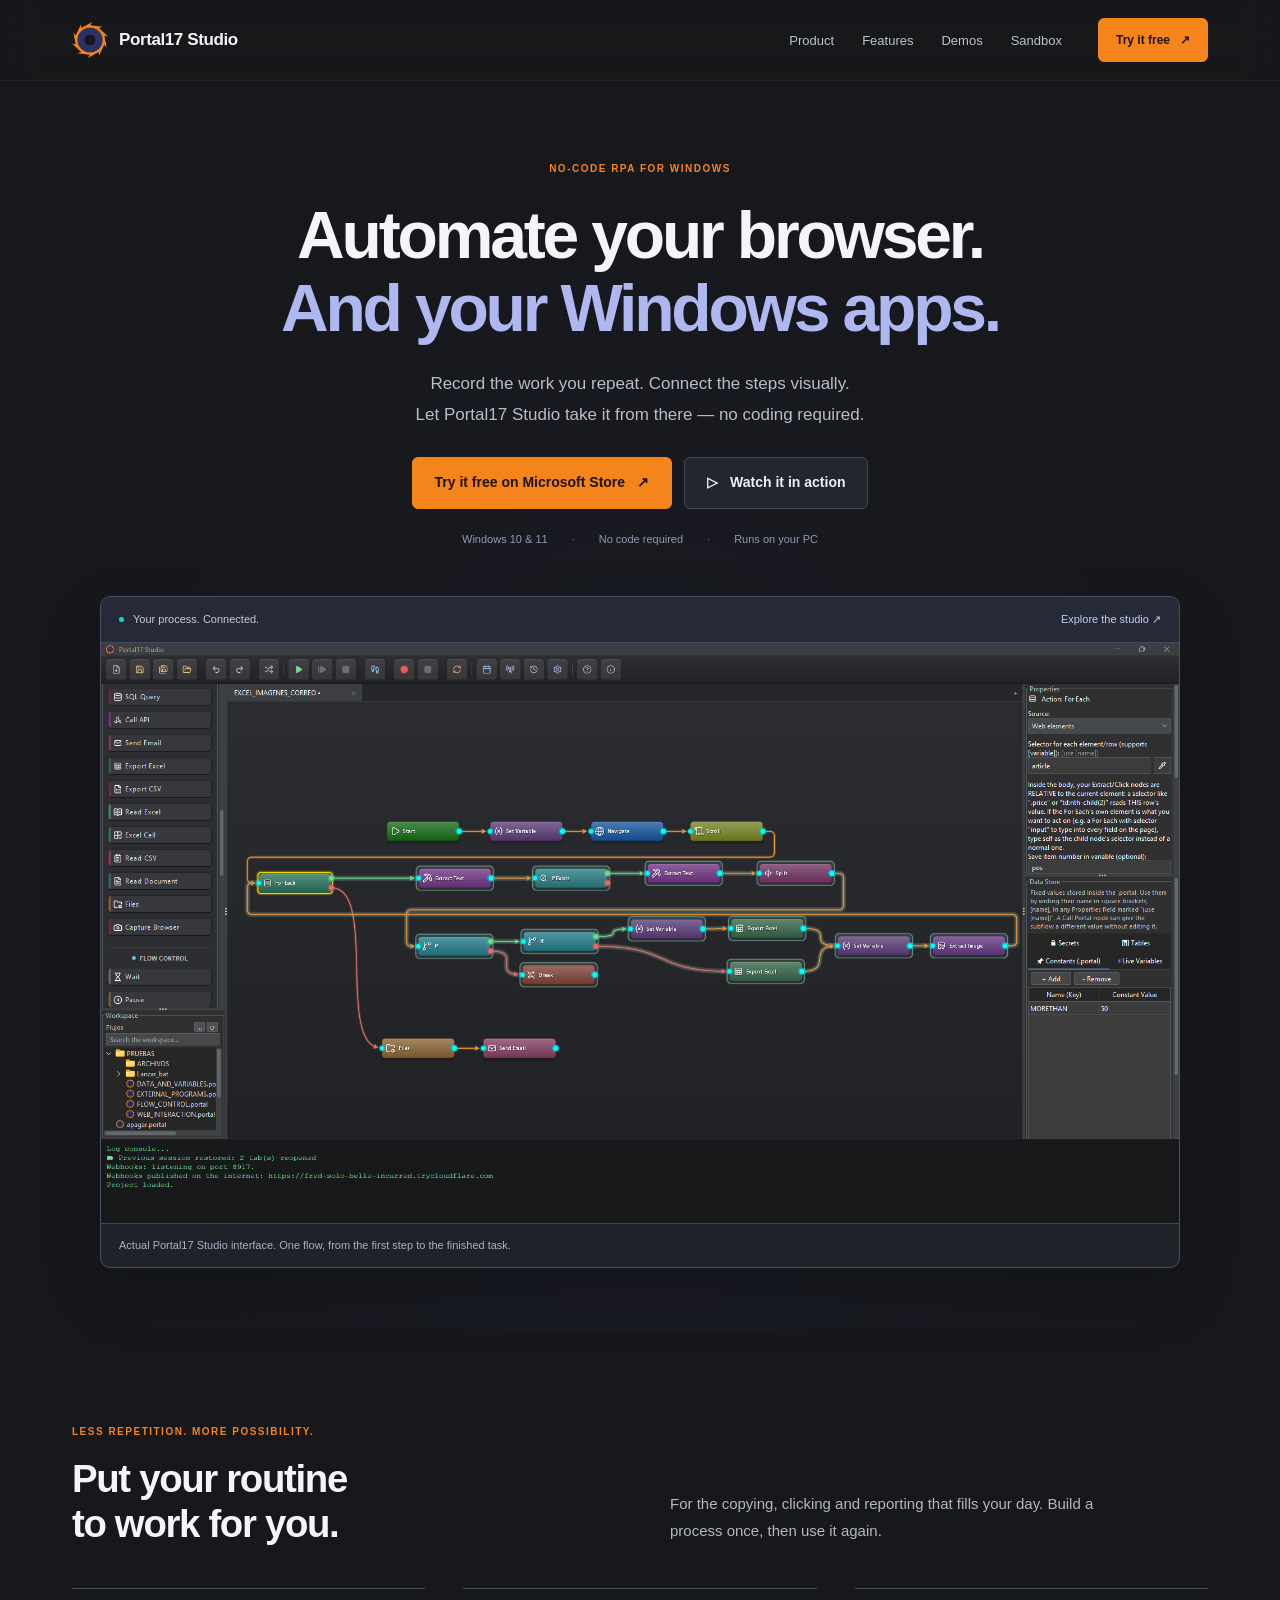
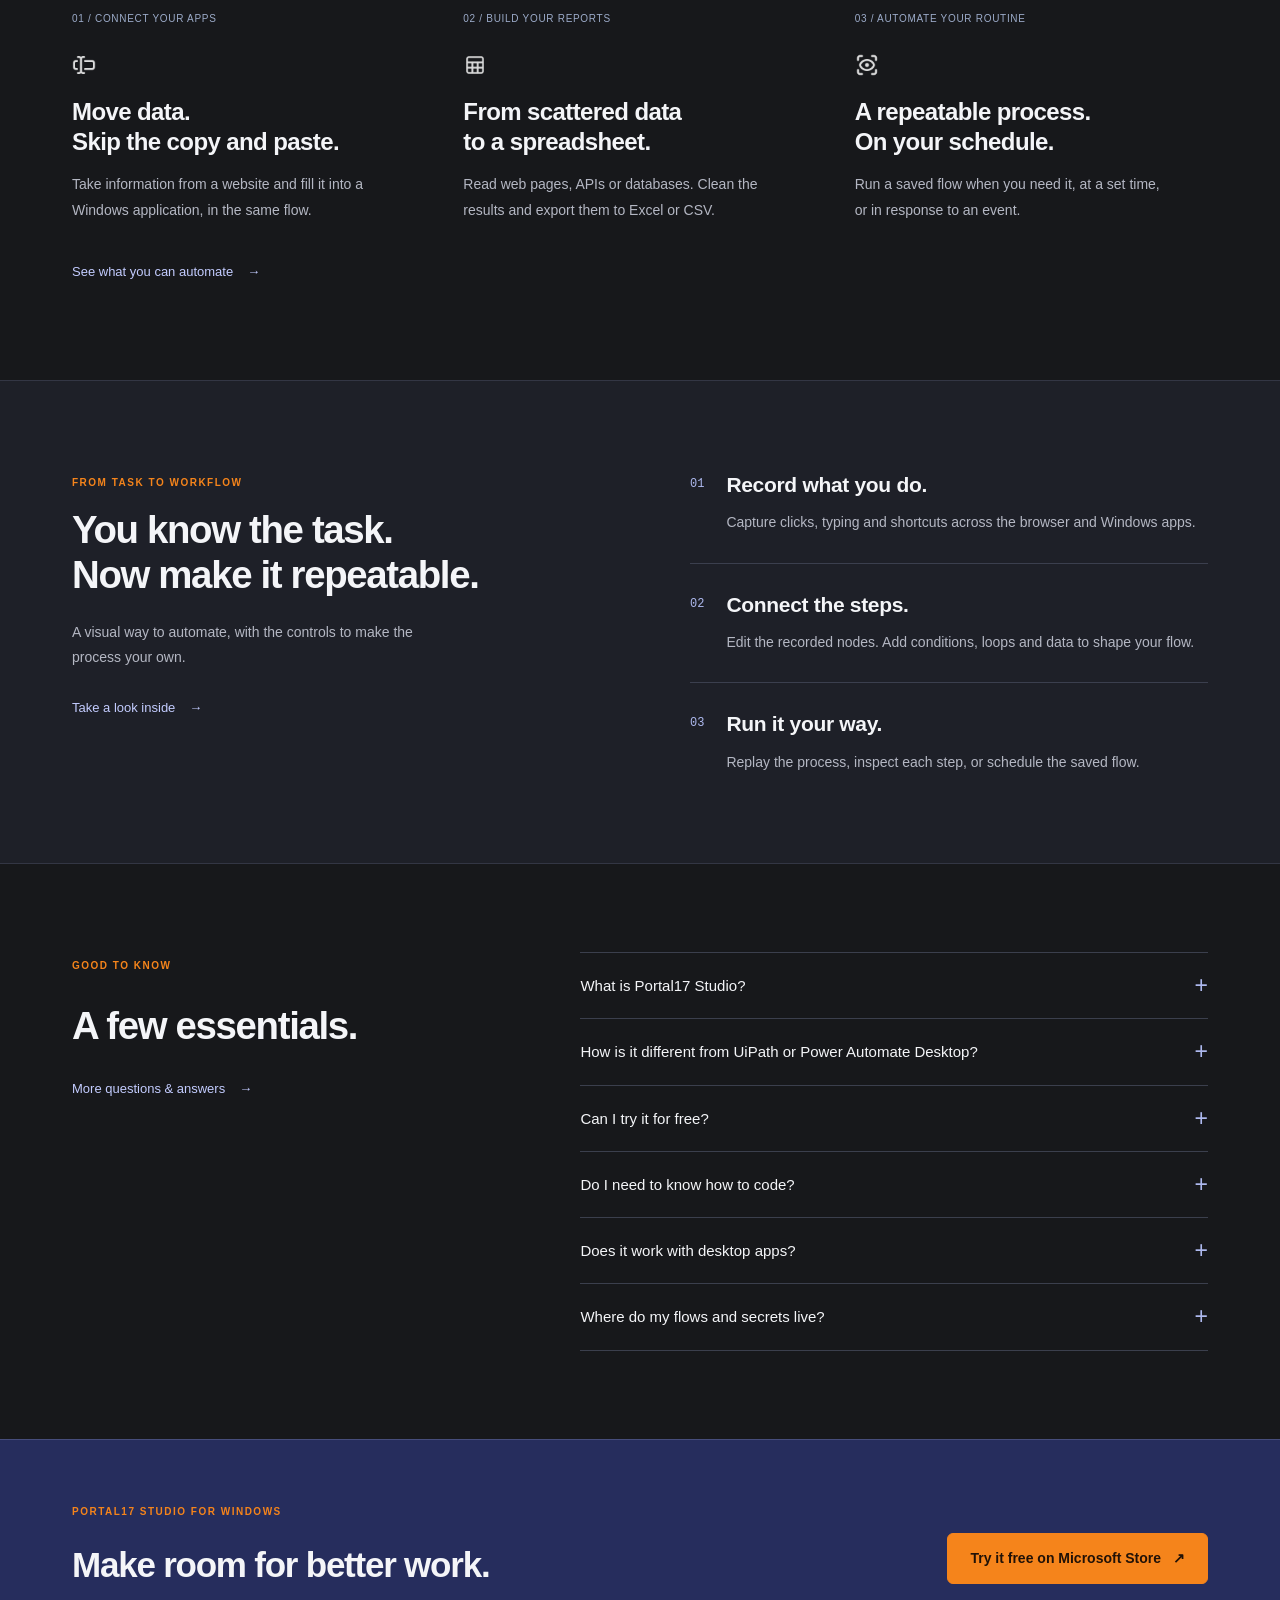
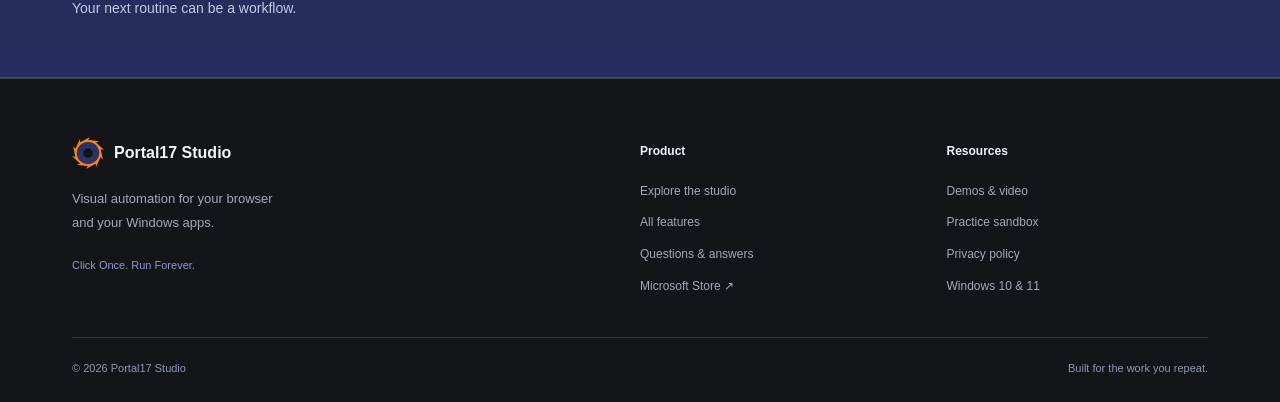
==== commit 2ca8e90d: "SEO" ====
--- a/index.html
+++ b/index.html
@@ -3,21 +3,21 @@
 <head>
 <meta charset="UTF-8">
 <meta name="viewport" content="width=device-width, initial-scale=1.0">
-<title>Portal17 Studio — Visual Automation for Browser &amp; Windows</title>
-<meta name="description" content="Automate repetitive work across your browser and Windows apps. Record a task, connect the steps, and run it again. No coding required.">
+<title>Portal17 Studio — No-Code RPA &amp; Automation Software for Windows</title>
+<meta name="description" content="No-code RPA for Windows. Automate repetitive tasks in your browser and desktop apps: fill web forms from Excel, read emails and PDFs, schedule it. Free trial.">
 <meta name="robots" content="index, follow">
 <meta name="theme-color" content="#17181b">
 <link rel="canonical" href="https://portal17studio.com/">
 <meta property="og:type" content="website">
 <meta property="og:site_name" content="Portal17 Studio">
 <meta property="og:url" content="https://portal17studio.com/">
-<meta property="og:title" content="Portal17 Studio — Visual Automation for Browser &amp; Windows">
-<meta property="og:description" content="Automate repetitive work across your browser and Windows apps. Record a task, connect the steps, and run it again. No coding required.">
-<meta property="og:image" content="https://portal17studio.com/assets/icon.png">
+<meta property="og:title" content="Portal17 Studio — No-Code RPA &amp; Automation Software for Windows">
+<meta property="og:description" content="No-code RPA for Windows. Automate repetitive tasks in your browser and desktop apps: fill web forms from Excel, read emails and PDFs, schedule it. Free trial.">
+<meta property="og:image" content="https://portal17studio.com/assets/studio-workflow.png">
 <meta name="twitter:card" content="summary_large_image">
-<meta name="twitter:title" content="Portal17 Studio — Visual Automation for Browser &amp; Windows">
-<meta name="twitter:description" content="Automate repetitive work across your browser and Windows apps. Record a task, connect the steps, and run it again. No coding required.">
-<meta name="twitter:image" content="https://portal17studio.com/assets/icon.png">
+<meta name="twitter:title" content="Portal17 Studio — No-Code RPA &amp; Automation Software for Windows">
+<meta name="twitter:description" content="No-code RPA for Windows. Automate repetitive tasks in your browser and desktop apps: fill web forms from Excel, read emails and PDFs, schedule it. Free trial.">
+<meta name="twitter:image" content="https://portal17studio.com/assets/studio-workflow.png">
 <link rel="icon" href="favicon.ico">
 <link rel="stylesheet" href="css/style.css">
 
@@ -26,15 +26,87 @@
 <script type="application/ld+json">
 {
   "@context": "https://schema.org",
-  "@type": "SoftwareApplication",
-  "name": "Portal17 Studio",
-  "url": "https://portal17studio.com/",
-  "image": "https://portal17studio.com/assets/icon.png",
-  "description": "Visual, node-based automation software for Windows. Record what you do in the browser and in any Windows program, or build flows by dragging nodes — no coding required. Fill forms, move data between web pages and desktop apps, extract data, and run flows on a schedule.",
-  "applicationCategory": "BusinessApplication",
-  "operatingSystem": "Windows 10, Windows 11",
-  "inLanguage": ["en", "es", "fr", "de", "it", "pt", "ru", "zh", "ja"],
-  "softwareHelp": "https://portal17studio.com/sandbox"
+  "@graph": [
+    {
+      "@type": "SoftwareApplication",
+      "@id": "https://portal17studio.com/#app",
+      "name": "Portal17 Studio",
+      "url": "https://portal17studio.com/",
+      "image": "https://portal17studio.com/assets/studio-workflow.png",
+      "screenshot": "https://portal17studio.com/assets/studio-workflow.png",
+      "logo": "https://portal17studio.com/assets/icon.png",
+      "description": "No-code RPA (robotic process automation) software for Windows. Record what you do in the browser and in any Windows program, or build flows by dragging nodes: fill web forms from Excel, copy data between websites and desktop apps, scrape web tables to Excel, read emails and PDF invoices, and run it all on a schedule.",
+      "applicationCategory": "BusinessApplication",
+      "applicationSubCategory": "Robotic process automation",
+      "operatingSystem": "Windows 10, Windows 11",
+      "softwareVersion": "1.3.0",
+      "downloadUrl": "https://apps.microsoft.com/store/detail/9MX9PN25FSGB?cid=DevShareMCLPCS",
+      "installUrl": "https://apps.microsoft.com/store/detail/9MX9PN25FSGB?cid=DevShareMCLPCS",
+      "inLanguage": [
+        "en",
+        "es",
+        "fr",
+        "de",
+        "it",
+        "pt",
+        "ru",
+        "zh",
+        "ja"
+      ],
+      "featureList": [
+        "Browser automation (Edge, Chrome)",
+        "Windows desktop app automation",
+        "Task recorder",
+        "Visual drag-and-drop flow editor",
+        "Excel and CSV read and write",
+        "Read emails from Outlook or IMAP",
+        "Extract text from PDF, Word and scanned documents (OCR)",
+        "Database queries and REST APIs",
+        "Scheduler and triggers",
+        "Encrypted secrets"
+      ],
+      "softwareHelp": {
+        "@type": "CreativeWork",
+        "url": "https://portal17studio.com/sandbox"
+      }
+    },
+    {
+      "@type": "WebSite",
+      "@id": "https://portal17studio.com/#website",
+      "url": "https://portal17studio.com/",
+      "name": "Portal17 Studio",
+      "inLanguage": "en"
+    },
+    {
+      "@type": "FAQPage",
+      "mainEntity": [
+        {
+          "@type": "Question",
+          "name": "What is Portal17 Studio?",
+          "acceptedAnswer": {
+            "@type": "Answer",
+            "text": "Portal17 Studio is no-code RPA (robotic process automation) software for Windows. It automates repetitive tasks in web browsers and desktop applications: filling in web forms from Excel, copying data between websites and Windows programs, collecting web tables into a spreadsheet, reading emails and PDF invoices, and sending reports on a schedule."
+          }
+        },
+        {
+          "@type": "Question",
+          "name": "How is it different from UiPath or Power Automate Desktop?",
+          "acceptedAnswer": {
+            "@type": "Answer",
+            "text": "Like them, it records and replays work in the browser and in Windows apps. Portal17 Studio is made for individuals and small teams: you install it from the Microsoft Store, your flows run on your own PC, and there is no server or orchestrator to set up."
+          }
+        },
+        {
+          "@type": "Question",
+          "name": "Can I try it for free?",
+          "acceptedAnswer": {
+            "@type": "Answer",
+            "text": "Yes. Install Portal17 Studio from the Microsoft Store and use the free trial before you buy."
+          }
+        }
+      ]
+    }
+  ]
 }
 </script>
 </head>
@@ -42,33 +114,33 @@
 <a class="skip-link" href="#main">Skip to content</a>
 <header class="site-nav">
   <div class="container nav-inner">
-    <a href="index.html" class="brand" aria-label="Portal17 Studio home"><img src="assets/icon.png" alt="" width="36" height="36"><span>Portal17 Studio</span></a>
-    <nav class="desktop-nav" aria-label="Main navigation"><ul class="nav-links"><li><a href="studio.html">Product</a></li><li><a href="features.html">Features</a></li><li><a href="demos.html">Demos</a></li><li><a href="sandbox.html">Sandbox</a></li></ul></nav>
-    <div class="nav-cta"><a href="https://apps.microsoft.com/store/detail/9MX9PN25FSGB?cid=DevShareMCLPCS" class="btn btn-primary nav-download" target="_blank" rel="noopener">Get the app <span aria-hidden="true">↗</span></a><button class="nav-toggle" id="navToggle" type="button" aria-label="Toggle menu" aria-controls="mobileMenu" aria-expanded="false"><span aria-hidden="true">☰</span></button></div>
+    <a href="index" class="brand" aria-label="Portal17 Studio home"><img src="assets/icon.png" alt="" width="36" height="36"><span>Portal17 Studio</span></a>
+    <nav class="desktop-nav" aria-label="Main navigation"><ul class="nav-links"><li><a href="studio">Product</a></li><li><a href="features">Features</a></li><li><a href="demos">Demos</a></li><li><a href="sandbox">Sandbox</a></li></ul></nav>
+    <div class="nav-cta"><a href="https://apps.microsoft.com/store/detail/9MX9PN25FSGB?cid=DevShareMCLPCS" class="btn btn-primary nav-download" target="_blank" rel="noopener">Try it free <span aria-hidden="true">↗</span></a><button class="nav-toggle" id="navToggle" type="button" aria-label="Toggle menu" aria-controls="mobileMenu" aria-expanded="false"><span aria-hidden="true">☰</span></button></div>
   </div>
-  <nav class="mobile-menu" id="mobileMenu" aria-label="Mobile navigation"><a href="studio.html">Product</a><a href="features.html">Features</a><a href="demos.html">Demos</a><a href="sandbox.html">Sandbox</a><a href="https://apps.microsoft.com/store/detail/9MX9PN25FSGB?cid=DevShareMCLPCS" class="mobile-download" target="_blank" rel="noopener">Get Portal17 Studio ↗</a></nav>
+  <nav class="mobile-menu" id="mobileMenu" aria-label="Mobile navigation"><a href="studio">Product</a><a href="features">Features</a><a href="demos">Demos</a><a href="sandbox">Sandbox</a><a href="https://apps.microsoft.com/store/detail/9MX9PN25FSGB?cid=DevShareMCLPCS" class="mobile-download" target="_blank" rel="noopener">Try Portal17 Studio free ↗</a></nav>
 </header>
 <main id="main">
   <section class="landing-hero">
     <div class="container">
-      <div class="landing-hero-copy"><span class="eyebrow">VISUAL AUTOMATION FOR WINDOWS</span><h1>Automate your browser.<br><span>And your Windows apps.</span></h1><p>Record the work you repeat. Connect the steps visually.<br class="desktop-break"> Let Portal17 Studio take it from there — no coding required.</p><div class="hero-actions"><a class="btn btn-primary btn-lg" href="https://apps.microsoft.com/store/detail/9MX9PN25FSGB?cid=DevShareMCLPCS" target="_blank" rel="noopener">Get it on Microsoft Store <span aria-hidden="true">↗</span></a><a class="btn btn-ghost btn-lg" href="demos.html#recording"><span aria-hidden="true">▷</span> Watch it in action</a></div><div class="hero-assurance"><span>Windows 10 &amp; 11</span><span>No code required</span><span>Runs on your PC</span></div></div>
-      <figure class="landing-product"><div class="product-image-bar"><span><i class="tiny-dot"></i> Your process. Connected.</span><a href="studio.html">Explore the studio <span aria-hidden="true">↗</span></a></div><a class="product-image-link" href="assets/studio-workflow.png" target="_blank" rel="noopener" aria-label="Open the full Portal17 Studio screenshot"><img src="assets/studio-workflow.png" width="1920" height="1032" alt="Portal17 Studio: connected nodes extract web data, branch on conditions, export to Excel and send an email." fetchpriority="high"></a><figcaption>Actual Portal17 Studio interface. One flow, from the first step to the finished task.</figcaption></figure>
+      <div class="landing-hero-copy"><span class="eyebrow">NO-CODE RPA FOR WINDOWS</span><h1>Automate your browser.<br><span>And your Windows apps.</span></h1><p>Record the work you repeat. Connect the steps visually.<br class="desktop-break"> Let Portal17 Studio take it from there — no coding required.</p><div class="hero-actions"><a class="btn btn-primary btn-lg" href="https://apps.microsoft.com/store/detail/9MX9PN25FSGB?cid=DevShareMCLPCS" target="_blank" rel="noopener">Try it free on Microsoft Store <span aria-hidden="true">↗</span></a><a class="btn btn-ghost btn-lg" href="demos#recording"><span aria-hidden="true">▷</span> Watch it in action</a></div><div class="hero-assurance"><span>Windows 10 &amp; 11</span><span>No code required</span><span>Runs on your PC</span></div></div>
+      <figure class="landing-product"><div class="product-image-bar"><span><i class="tiny-dot"></i> Your process. Connected.</span><a href="studio">Explore the studio <span aria-hidden="true">↗</span></a></div><a class="product-image-link" href="assets/studio-workflow.png" target="_blank" rel="noopener" aria-label="Open the full Portal17 Studio screenshot"><img src="assets/studio-workflow.png" width="1920" height="1032" alt="Portal17 Studio: connected nodes extract web data, branch on conditions, export to Excel and send an email." fetchpriority="high"></a><figcaption>Actual Portal17 Studio interface. One flow, from the first step to the finished task.</figcaption></figure>
     </div>
   </section>
   <section class="landing-outcomes" id="use-cases"><div class="container"><div class="section-lead"><div><span class="eyebrow">LESS REPETITION. MORE POSSIBILITY.</span><h2>Put your routine<br>to work for you.</h2></div><p>For the copying, clicking and reporting that fills your day. Build a process once, then use it again.</p></div><div class="outcome-grid">
     <article><span class="outcome-number">01 / CONNECT YOUR APPS</span><img src="assets/icons/app_type.png" width="24" height="24" alt=""><h3>Move data.<br> Skip the copy and paste.</h3><p>Take information from a website and fill it into a Windows application, in the same flow.</p></article>
     <article><span class="outcome-number">02 / BUILD YOUR REPORTS</span><img src="assets/icons/export_excel.png" width="24" height="24" alt=""><h3>From scattered data<br> to a spreadsheet.</h3><p>Read web pages, APIs or databases. Clean the results and export them to Excel or CSV.</p></article>
     <article><span class="outcome-number">03 / AUTOMATE YOUR ROUTINE</span><img src="assets/icons/wait_element.png" width="24" height="24" alt=""><h3>A repeatable process.<br> On your schedule.</h3><p>Run a saved flow when you need it, at a set time, or in response to an event.</p></article>
-  </div><a class="text-link" href="features.html">See what you can automate <span aria-hidden="true">→</span></a></div></section>
-  <section class="landing-process"><div class="container"><div class="process-intro"><span class="eyebrow">FROM TASK TO WORKFLOW</span><h2>You know the task.<br>Now make it repeatable.</h2><p>A visual way to automate, with the controls to make the process your own.</p><a class="text-link" href="studio.html">Take a look inside <span aria-hidden="true">→</span></a></div><ol class="process-list"><li><span>01</span><div><h3>Record what you do.</h3><p>Capture clicks, typing and shortcuts across the browser and Windows apps.</p></div></li><li><span>02</span><div><h3>Connect the steps.</h3><p>Edit the recorded nodes. Add conditions, loops and data to shape your flow.</p></div></li><li><span>03</span><div><h3>Run it your way.</h3><p>Replay the process, inspect each step, or schedule the saved flow.</p></div></li></ol></div></section>
-  <section class="landing-questions"><div class="container"><div><span class="eyebrow">GOOD TO KNOW</span><h2>A few essentials.</h2><a class="text-link" href="features.html#faq">More questions &amp; answers <span aria-hidden="true">→</span></a></div><div class="essential-faq"><details><summary>Do I need to know how to code?<span aria-hidden="true">+</span></summary><p>No. Record yourself doing a task or build a flow by dragging actions onto the canvas and connecting them.</p></details><details><summary>Does it work with desktop apps?<span aria-hidden="true">+</span></summary><p>Yes. Automate browser pages and Windows applications in the same flow, including typing, clicks, shortcuts and reading controls.</p></details><details><summary>Where do my flows and secrets live?<span aria-hidden="true">+</span></summary><p>Your flows and encrypted secrets stay on your computer. The process can connect to the websites and services you choose.</p></details></div></div></section>
-  <section class="closing-cta"><div class="container"><div><span class="eyebrow">PORTAL17 STUDIO FOR WINDOWS</span><h2>Make room for better work.</h2><p>Your next routine can be a workflow.</p></div><a class="btn btn-primary btn-lg" href="https://apps.microsoft.com/store/detail/9MX9PN25FSGB?cid=DevShareMCLPCS" target="_blank" rel="noopener">Get it on Microsoft Store <span aria-hidden="true">↗</span></a></div></section>
+  </div><a class="text-link" href="features">See what you can automate <span aria-hidden="true">→</span></a></div></section>
+  <section class="landing-process"><div class="container"><div class="process-intro"><span class="eyebrow">FROM TASK TO WORKFLOW</span><h2>You know the task.<br>Now make it repeatable.</h2><p>A visual way to automate, with the controls to make the process your own.</p><a class="text-link" href="studio">Take a look inside <span aria-hidden="true">→</span></a></div><ol class="process-list"><li><span>01</span><div><h3>Record what you do.</h3><p>Capture clicks, typing and shortcuts across the browser and Windows apps.</p></div></li><li><span>02</span><div><h3>Connect the steps.</h3><p>Edit the recorded nodes. Add conditions, loops and data to shape your flow.</p></div></li><li><span>03</span><div><h3>Run it your way.</h3><p>Replay the process, inspect each step, or schedule the saved flow.</p></div></li></ol></div></section>
+  <section class="landing-questions"><div class="container"><div><span class="eyebrow">GOOD TO KNOW</span><h2>A few essentials.</h2><a class="text-link" href="features#faq">More questions &amp; answers <span aria-hidden="true">→</span></a></div><div class="essential-faq"><details><summary>What is Portal17 Studio?<span aria-hidden="true">+</span></summary><p>Portal17 Studio is no-code RPA (robotic process automation) software for Windows. It automates repetitive tasks in web browsers and desktop applications: filling in web forms from Excel, copying data between websites and Windows programs, collecting web tables into a spreadsheet, reading emails and PDF invoices, and sending reports on a schedule.</p></details><details><summary>How is it different from UiPath or Power Automate Desktop?<span aria-hidden="true">+</span></summary><p>Like them, it records and replays work in the browser and in Windows apps. Portal17 Studio is made for individuals and small teams: you install it from the Microsoft Store, your flows run on your own PC, and there is no server or orchestrator to set up.</p></details><details><summary>Can I try it for free?<span aria-hidden="true">+</span></summary><p>Yes. Install Portal17 Studio from the Microsoft Store and use the free trial before you buy.</p></details><details><summary>Do I need to know how to code?<span aria-hidden="true">+</span></summary><p>No. Record yourself doing a task or build a flow by dragging actions onto the canvas and connecting them.</p></details><details><summary>Does it work with desktop apps?<span aria-hidden="true">+</span></summary><p>Yes. Automate browser pages and Windows applications in the same flow, including typing, clicks, shortcuts and reading controls.</p></details><details><summary>Where do my flows and secrets live?<span aria-hidden="true">+</span></summary><p>Your flows and encrypted secrets stay on your computer. The process can connect to the websites and services you choose.</p></details></div></div></section>
+  <section class="closing-cta"><div class="container"><div><span class="eyebrow">PORTAL17 STUDIO FOR WINDOWS</span><h2>Make room for better work.</h2><p>Your next routine can be a workflow.</p></div><a class="btn btn-primary btn-lg" href="https://apps.microsoft.com/store/detail/9MX9PN25FSGB?cid=DevShareMCLPCS" target="_blank" rel="noopener">Try it free on Microsoft Store <span aria-hidden="true">↗</span></a></div></section>
 </main>
 <footer class="site-footer">
   <div class="container"><div class="footer-grid">
-    <div class="footer-identity"><a class="footer-brand" href="index.html"><img src="assets/icon.png" width="32" height="32" alt=""><span>Portal17 Studio</span></a><p>Visual automation for your browser<br>and your Windows apps.</p><span class="footer-tagline">Click Once. Run Forever.</span></div>
-    <div class="footer-column"><h3>Product</h3><a href="studio.html">Explore the studio</a><a href="features.html">All features</a><a href="features.html#faq">Questions &amp; answers</a><a href="https://apps.microsoft.com/store/detail/9MX9PN25FSGB?cid=DevShareMCLPCS" target="_blank" rel="noopener">Microsoft Store ↗</a></div>
-    <div class="footer-column"><h3>Resources</h3><a href="demos.html">Demos &amp; video</a><a href="sandbox.html">Practice sandbox</a><a href="privacy.html">Privacy policy</a><span>Windows 10 &amp; 11</span></div>
+    <div class="footer-identity"><a class="footer-brand" href="index"><img src="assets/icon.png" width="32" height="32" alt=""><span>Portal17 Studio</span></a><p>Visual automation for your browser<br>and your Windows apps.</p><span class="footer-tagline">Click Once. Run Forever.</span></div>
+    <div class="footer-column"><h3>Product</h3><a href="studio">Explore the studio</a><a href="features">All features</a><a href="features#faq">Questions &amp; answers</a><a href="https://apps.microsoft.com/store/detail/9MX9PN25FSGB?cid=DevShareMCLPCS" target="_blank" rel="noopener">Microsoft Store ↗</a></div>
+    <div class="footer-column"><h3>Resources</h3><a href="demos">Demos &amp; video</a><a href="sandbox">Practice sandbox</a><a href="privacy">Privacy policy</a><span>Windows 10 &amp; 11</span></div>
   </div><div class="footer-bottom"><span>© <span id="year">2026</span> Portal17 Studio</span><span>Built for the work you repeat.</span></div></div>
 </footer>
 <script src="js/main.js"></script>
--- a/css/refresh.css
+++ b/css/refresh.css
@@ -365,10 +365,10 @@
 .studio-section { background: #17181b; }
 .studio-heading { align-items: center; }
 .studio-heading p { max-width: 345px; }
-.workspace-tabs { display: flex; gap: 0; align-items: center; background: #22232a; border: 1px solid #464852; border-bottom: 0; border-radius: 10px 10px 0 0; padding: 0 10px; }
-.workspace-tabs button { background: none; color: #aeb5c7; border: 0; border-right: 1px solid #3c3e4a; padding: 15px 20px; font: 12px var(--font); cursor: pointer; border-bottom: 2px solid transparent; }
-.workspace-tabs button[aria-pressed=true] { color: #fff; background: #303136; border-bottom-color: #f5841b; }
-.workspace-tabs a { margin-left: auto; padding-right: 12px; font-size: 10px; color: #b5c5f0; text-decoration: none; }
+.workspace-header { display: flex; gap: 16px; align-items: center; justify-content: space-between; background: #22232a; border: 1px solid #464852; border-bottom: 0; border-radius: 10px 10px 0 0; padding: 0 18px; }
+.workspace-header > span { color: #e5e8f2; font-size: 12px; padding-block: 15px; }
+.workspace-header a { display: inline-flex; align-items: center; min-height: 44px; flex-shrink: 0; font-size: 12px; color: #b5c5f0; text-decoration: none; }
+.workspace-header a:hover { color: #fff; text-decoration: underline; }
 .studio-frame { background: #292a2e; border-color: #464852; border-radius: 0 0 10px 10px; }
 .studio-frame-bar { background: #303136; color: #dde0ea; }
 .studio-frame-bar > span:last-child { color: #aeb8d2; }
@@ -569,9 +569,9 @@
   .capability-strip { padding-block: 20px; }
   .capability-strip img { width: 14px; height: 14px; }
   .solution-card { padding: 20px; }
-  .workspace-tabs { padding: 0; flex-wrap: wrap; }
-  .workspace-tabs button { padding: 12px 10px; font-size: 10px; }
-  .workspace-tabs a { font-size: 9px; padding: 10px; }
+  .workspace-header { padding-inline: 12px; flex-wrap: wrap; gap: 0 16px; }
+  .workspace-header > span { font-size: 11px; padding-block: 12px; }
+  .workspace-header a { font-size: 11px; }
   .workspace-map { grid-template-columns: 1fr; gap: 23px; }
   .workspace-map h3 { display: inline; margin-left: 10px; font-size: 15px; }
   .workspace-map p { margin-top: 9px; font-size: 12px; }
--- a/css/site.css
+++ b/css/site.css
@@ -155,6 +155,13 @@
 .privacy-page .prose ul { padding-left: 22px; }
 .privacy-page .prose li { margin-bottom: 15px; }
 .privacy-page .prose a { color: #becaff; overflow-wrap: anywhere; }
+.privacy-page .prose code { font-size: .9em; color: #d2d9f3; overflow-wrap: anywhere; }
+.privacy-page .prose h2 { scroll-margin-top: 100px; }
+.privacy-contents { margin: 0 0 35px; padding-block: 22px; border-block: 1px solid #343743; }
+.privacy-contents > span { display: block; margin-bottom: 14px; color: #a4aec9; font-size: 11px; font-weight: 600; text-transform: uppercase; letter-spacing: .1em; }
+.privacy-contents ul { display: flex; flex-wrap: wrap; gap: 4px 25px; margin: 0; padding: 0; list-style: none; }
+.privacy-contents a { display: inline-flex; align-items: center; min-height: 44px; color: #d2d9f3; font-size: 13px; text-decoration: underline; text-underline-offset: 4px; }
+.privacy-contents a:hover { color: #f5841b; }
 .sandbox-page .sandbox-hero { padding: 62px 0 45px; }
 .sandbox-page .sandbox-hero h1 { font-size: clamp(36px,4vw,48px); letter-spacing: -.035em; }
 .sandbox-page .sandbox-hero h1 em { color: #f5841b; background: none; -webkit-text-fill-color: #f5841b; animation: none; }
@@ -245,8 +252,6 @@
   .page-jumps a { font-size: 11px; }
   .detail-page #studio { padding-top: 38px; }
   .detail-page .section-header p { font-size: 14px; }
-  .detail-page .workspace-tabs { gap: 7px; }
-  .detail-page .workspace-tabs button { font-size: 10px; padding: 9px 11px; }
   .detail-page .studio-frame-bar { font-size: 9px; }
   .detail-page .studio-frame figcaption { font-size: 11px; }
   .detail-page .data-store-tabs { overflow-x: auto; }
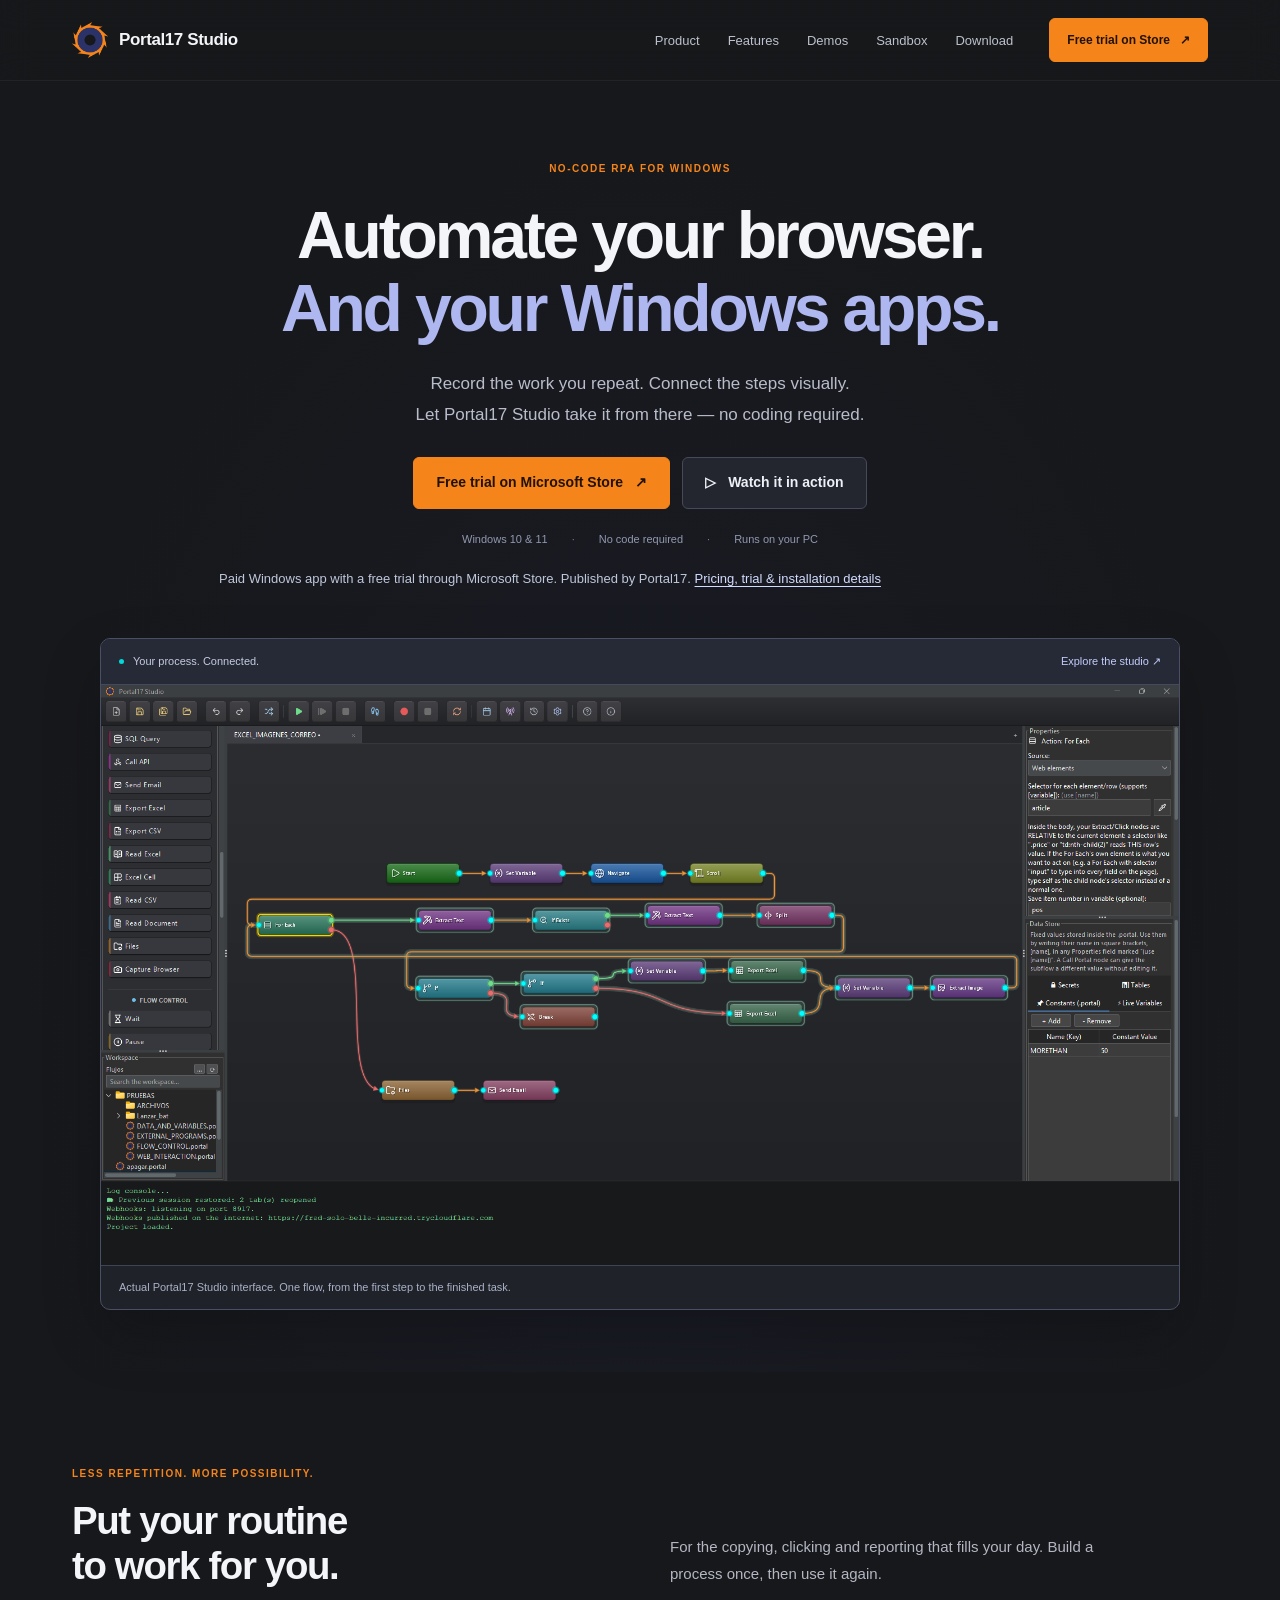
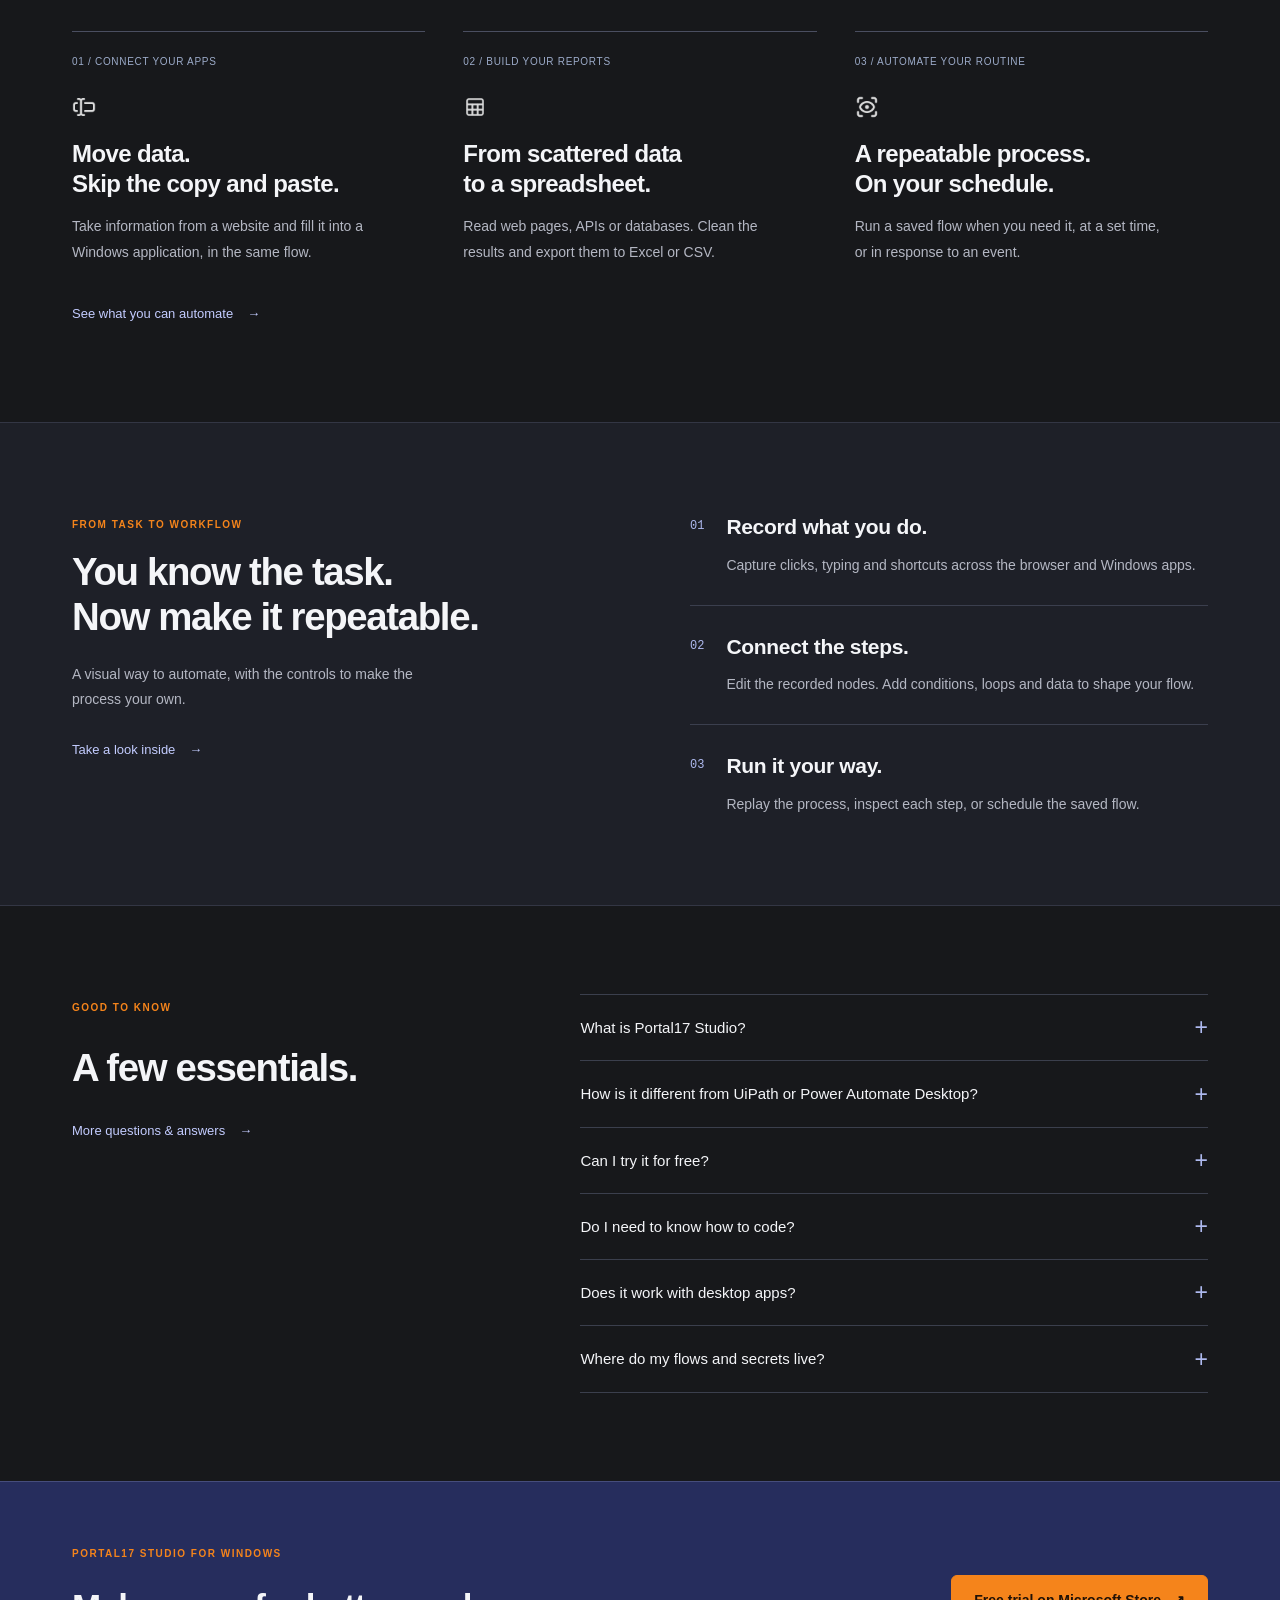
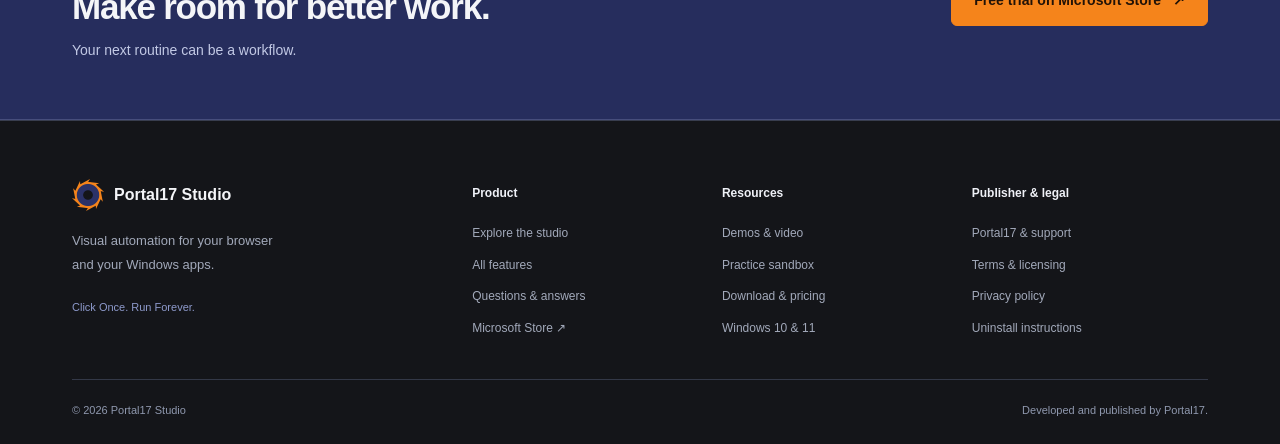
==== commit b2079da8: "Clarify publisher, trial pricing and official software distribution" ====
--- a/index.html
+++ b/index.html
@@ -36,12 +36,12 @@
       "screenshot": "https://portal17studio.com/assets/studio-workflow.png",
       "logo": "https://portal17studio.com/assets/icon.png",
       "description": "No-code RPA (robotic process automation) software for Windows. Record what you do in the browser and in any Windows program, or build flows by dragging nodes: fill web forms from Excel, copy data between websites and desktop apps, scrape web tables to Excel, read emails and PDF invoices, and run it all on a schedule.",
+      "publisher": { "@type": "Organization", "name": "Portal17", "url": "https://portal17studio.com/support" },
       "applicationCategory": "BusinessApplication",
       "applicationSubCategory": "Robotic process automation",
       "operatingSystem": "Windows 10, Windows 11",
-      "softwareVersion": "1.3.0",
-      "downloadUrl": "https://apps.microsoft.com/store/detail/9MX9PN25FSGB?cid=DevShareMCLPCS",
-      "installUrl": "https://apps.microsoft.com/store/detail/9MX9PN25FSGB?cid=DevShareMCLPCS",
+      "downloadUrl": "https://apps.microsoft.com/detail/9mx9pn25fsgb",
+      "installUrl": "https://apps.microsoft.com/detail/9mx9pn25fsgb",
       "inLanguage": [
         "en",
         "es",
@@ -101,7 +101,7 @@
           "name": "Can I try it for free?",
           "acceptedAnswer": {
             "@type": "Answer",
-            "text": "Yes. Install Portal17 Studio from the Microsoft Store and use the free trial before you buy."
+            "text": "Yes. Portal17 Studio is a paid Windows application with a free trial through Microsoft Store. Review the current price and trial conditions in the Store before installing or buying."
           }
         }
       ]
@@ -115,15 +115,15 @@
 <header class="site-nav">
   <div class="container nav-inner">
     <a href="index" class="brand" aria-label="Portal17 Studio home"><img src="assets/icon.png" alt="" width="36" height="36"><span>Portal17 Studio</span></a>
-    <nav class="desktop-nav" aria-label="Main navigation"><ul class="nav-links"><li><a href="studio">Product</a></li><li><a href="features">Features</a></li><li><a href="demos">Demos</a></li><li><a href="sandbox">Sandbox</a></li></ul></nav>
-    <div class="nav-cta"><a href="https://apps.microsoft.com/store/detail/9MX9PN25FSGB?cid=DevShareMCLPCS" class="btn btn-primary nav-download" target="_blank" rel="noopener">Try it free <span aria-hidden="true">↗</span></a><button class="nav-toggle" id="navToggle" type="button" aria-label="Toggle menu" aria-controls="mobileMenu" aria-expanded="false"><span aria-hidden="true">☰</span></button></div>
+    <nav class="desktop-nav" aria-label="Main navigation"><ul class="nav-links"><li><a href="studio">Product</a></li><li><a href="features">Features</a></li><li><a href="demos">Demos</a></li><li><a href="sandbox">Sandbox</a></li><li><a href="download">Download</a></li></ul></nav>
+    <div class="nav-cta"><a href="https://apps.microsoft.com/detail/9mx9pn25fsgb" class="btn btn-primary nav-download" target="_blank" rel="noopener">Free trial on Store <span aria-hidden="true">↗</span></a><button class="nav-toggle" id="navToggle" type="button" aria-label="Toggle menu" aria-controls="mobileMenu" aria-expanded="false"><span aria-hidden="true">☰</span></button></div>
   </div>
-  <nav class="mobile-menu" id="mobileMenu" aria-label="Mobile navigation"><a href="studio">Product</a><a href="features">Features</a><a href="demos">Demos</a><a href="sandbox">Sandbox</a><a href="https://apps.microsoft.com/store/detail/9MX9PN25FSGB?cid=DevShareMCLPCS" class="mobile-download" target="_blank" rel="noopener">Try Portal17 Studio free ↗</a></nav>
+  <nav class="mobile-menu" id="mobileMenu" aria-label="Mobile navigation"><a href="studio">Product</a><a href="features">Features</a><a href="demos">Demos</a><a href="sandbox">Sandbox</a><a href="download">Download &amp; pricing</a><a href="https://apps.microsoft.com/detail/9mx9pn25fsgb" class="mobile-download" target="_blank" rel="noopener">Free trial on Microsoft Store ↗</a></nav>
 </header>
 <main id="main">
   <section class="landing-hero">
     <div class="container">
-      <div class="landing-hero-copy"><span class="eyebrow">NO-CODE RPA FOR WINDOWS</span><h1>Automate your browser.<br><span>And your Windows apps.</span></h1><p>Record the work you repeat. Connect the steps visually.<br class="desktop-break"> Let Portal17 Studio take it from there — no coding required.</p><div class="hero-actions"><a class="btn btn-primary btn-lg" href="https://apps.microsoft.com/store/detail/9MX9PN25FSGB?cid=DevShareMCLPCS" target="_blank" rel="noopener">Try it free on Microsoft Store <span aria-hidden="true">↗</span></a><a class="btn btn-ghost btn-lg" href="demos#recording"><span aria-hidden="true">▷</span> Watch it in action</a></div><div class="hero-assurance"><span>Windows 10 &amp; 11</span><span>No code required</span><span>Runs on your PC</span></div></div>
+      <div class="landing-hero-copy"><span class="eyebrow">NO-CODE RPA FOR WINDOWS</span><h1>Automate your browser.<br><span>And your Windows apps.</span></h1><p>Record the work you repeat. Connect the steps visually.<br class="desktop-break"> Let Portal17 Studio take it from there — no coding required.</p><div class="hero-actions"><a class="btn btn-primary btn-lg" href="https://apps.microsoft.com/detail/9mx9pn25fsgb" target="_blank" rel="noopener">Free trial on Microsoft Store <span aria-hidden="true">↗</span></a><a class="btn btn-ghost btn-lg" href="demos#recording"><span aria-hidden="true">▷</span> Watch it in action</a></div><div class="hero-assurance"><span>Windows 10 &amp; 11</span><span>No code required</span><span>Runs on your PC</span></div><p class="purchase-disclosure">Paid Windows app with a free trial through Microsoft Store. Published by Portal17. <a href="download">Pricing, trial &amp; installation details</a></p></div>
       <figure class="landing-product"><div class="product-image-bar"><span><i class="tiny-dot"></i> Your process. Connected.</span><a href="studio">Explore the studio <span aria-hidden="true">↗</span></a></div><a class="product-image-link" href="assets/studio-workflow.png" target="_blank" rel="noopener" aria-label="Open the full Portal17 Studio screenshot"><img src="assets/studio-workflow.png" width="1920" height="1032" alt="Portal17 Studio: connected nodes extract web data, branch on conditions, export to Excel and send an email." fetchpriority="high"></a><figcaption>Actual Portal17 Studio interface. One flow, from the first step to the finished task.</figcaption></figure>
     </div>
   </section>
@@ -133,15 +133,15 @@
     <article><span class="outcome-number">03 / AUTOMATE YOUR ROUTINE</span><img src="assets/icons/wait_element.png" width="24" height="24" alt=""><h3>A repeatable process.<br> On your schedule.</h3><p>Run a saved flow when you need it, at a set time, or in response to an event.</p></article>
   </div><a class="text-link" href="features">See what you can automate <span aria-hidden="true">→</span></a></div></section>
   <section class="landing-process"><div class="container"><div class="process-intro"><span class="eyebrow">FROM TASK TO WORKFLOW</span><h2>You know the task.<br>Now make it repeatable.</h2><p>A visual way to automate, with the controls to make the process your own.</p><a class="text-link" href="studio">Take a look inside <span aria-hidden="true">→</span></a></div><ol class="process-list"><li><span>01</span><div><h3>Record what you do.</h3><p>Capture clicks, typing and shortcuts across the browser and Windows apps.</p></div></li><li><span>02</span><div><h3>Connect the steps.</h3><p>Edit the recorded nodes. Add conditions, loops and data to shape your flow.</p></div></li><li><span>03</span><div><h3>Run it your way.</h3><p>Replay the process, inspect each step, or schedule the saved flow.</p></div></li></ol></div></section>
-  <section class="landing-questions"><div class="container"><div><span class="eyebrow">GOOD TO KNOW</span><h2>A few essentials.</h2><a class="text-link" href="features#faq">More questions &amp; answers <span aria-hidden="true">→</span></a></div><div class="essential-faq"><details><summary>What is Portal17 Studio?<span aria-hidden="true">+</span></summary><p>Portal17 Studio is no-code RPA (robotic process automation) software for Windows. It automates repetitive tasks in web browsers and desktop applications: filling in web forms from Excel, copying data between websites and Windows programs, collecting web tables into a spreadsheet, reading emails and PDF invoices, and sending reports on a schedule.</p></details><details><summary>How is it different from UiPath or Power Automate Desktop?<span aria-hidden="true">+</span></summary><p>Like them, it records and replays work in the browser and in Windows apps. Portal17 Studio is made for individuals and small teams: you install it from the Microsoft Store, your flows run on your own PC, and there is no server or orchestrator to set up.</p></details><details><summary>Can I try it for free?<span aria-hidden="true">+</span></summary><p>Yes. Install Portal17 Studio from the Microsoft Store and use the free trial before you buy.</p></details><details><summary>Do I need to know how to code?<span aria-hidden="true">+</span></summary><p>No. Record yourself doing a task or build a flow by dragging actions onto the canvas and connecting them.</p></details><details><summary>Does it work with desktop apps?<span aria-hidden="true">+</span></summary><p>Yes. Automate browser pages and Windows applications in the same flow, including typing, clicks, shortcuts and reading controls.</p></details><details><summary>Where do my flows and secrets live?<span aria-hidden="true">+</span></summary><p>Your flows and encrypted secrets stay on your computer. The process can connect to the websites and services you choose.</p></details></div></div></section>
-  <section class="closing-cta"><div class="container"><div><span class="eyebrow">PORTAL17 STUDIO FOR WINDOWS</span><h2>Make room for better work.</h2><p>Your next routine can be a workflow.</p></div><a class="btn btn-primary btn-lg" href="https://apps.microsoft.com/store/detail/9MX9PN25FSGB?cid=DevShareMCLPCS" target="_blank" rel="noopener">Try it free on Microsoft Store <span aria-hidden="true">↗</span></a></div></section>
+  <section class="landing-questions"><div class="container"><div><span class="eyebrow">GOOD TO KNOW</span><h2>A few essentials.</h2><a class="text-link" href="features#faq">More questions &amp; answers <span aria-hidden="true">→</span></a></div><div class="essential-faq"><details><summary>What is Portal17 Studio?<span aria-hidden="true">+</span></summary><p>Portal17 Studio is no-code RPA (robotic process automation) software for Windows. It automates repetitive tasks in web browsers and desktop applications: filling in web forms from Excel, copying data between websites and Windows programs, collecting web tables into a spreadsheet, reading emails and PDF invoices, and sending reports on a schedule.</p></details><details><summary>How is it different from UiPath or Power Automate Desktop?<span aria-hidden="true">+</span></summary><p>Like them, it records and replays work in the browser and in Windows apps. Portal17 Studio is made for individuals and small teams: you install it from the Microsoft Store, your flows run on your own PC, and there is no server or orchestrator to set up.</p></details><details><summary>Can I try it for free?<span aria-hidden="true">+</span></summary><p>Yes. Portal17 Studio is a paid Windows application with a free trial through Microsoft Store. Review the current price and trial conditions in the Store before installing or buying.</p></details><details><summary>Do I need to know how to code?<span aria-hidden="true">+</span></summary><p>No. Record yourself doing a task or build a flow by dragging actions onto the canvas and connecting them.</p></details><details><summary>Does it work with desktop apps?<span aria-hidden="true">+</span></summary><p>Yes. Automate browser pages and Windows applications in the same flow, including typing, clicks, shortcuts and reading controls.</p></details><details><summary>Where do my flows and secrets live?<span aria-hidden="true">+</span></summary><p>Your flows and encrypted secrets stay on your computer. The process can connect to the websites and services you choose.</p></details></div></div></section>
+  <section class="closing-cta"><div class="container"><div><span class="eyebrow">PORTAL17 STUDIO FOR WINDOWS</span><h2>Make room for better work.</h2><p>Your next routine can be a workflow.</p></div><a class="btn btn-primary btn-lg" href="https://apps.microsoft.com/detail/9mx9pn25fsgb" target="_blank" rel="noopener">Free trial on Microsoft Store <span aria-hidden="true">↗</span></a></div></section>
 </main>
 <footer class="site-footer">
   <div class="container"><div class="footer-grid">
     <div class="footer-identity"><a class="footer-brand" href="index"><img src="assets/icon.png" width="32" height="32" alt=""><span>Portal17 Studio</span></a><p>Visual automation for your browser<br>and your Windows apps.</p><span class="footer-tagline">Click Once. Run Forever.</span></div>
-    <div class="footer-column"><h3>Product</h3><a href="studio">Explore the studio</a><a href="features">All features</a><a href="features#faq">Questions &amp; answers</a><a href="https://apps.microsoft.com/store/detail/9MX9PN25FSGB?cid=DevShareMCLPCS" target="_blank" rel="noopener">Microsoft Store ↗</a></div>
-    <div class="footer-column"><h3>Resources</h3><a href="demos">Demos &amp; video</a><a href="sandbox">Practice sandbox</a><a href="privacy">Privacy policy</a><span>Windows 10 &amp; 11</span></div>
-  </div><div class="footer-bottom"><span>© <span id="year">2026</span> Portal17 Studio</span><span>Built for the work you repeat.</span></div></div>
+    <div class="footer-column"><h3>Product</h3><a href="studio">Explore the studio</a><a href="features">All features</a><a href="features#faq">Questions &amp; answers</a><a href="https://apps.microsoft.com/detail/9mx9pn25fsgb" target="_blank" rel="noopener">Microsoft Store ↗</a></div>
+    <div class="footer-column"><h3>Resources</h3><a href="demos">Demos &amp; video</a><a href="sandbox">Practice sandbox</a><a href="download">Download &amp; pricing</a><span>Windows 10 &amp; 11</span></div><div class="footer-column"><h3>Publisher &amp; legal</h3><a href="support">Portal17 &amp; support</a><a href="terms">Terms &amp; licensing</a><a href="privacy">Privacy policy</a><a href="download#uninstall">Uninstall instructions</a></div>
+  </div><div class="footer-bottom"><span>© <span id="year">2026</span> Portal17 Studio</span><span>Developed and published by Portal17.</span></div></div>
 </footer>
 <script src="js/main.js"></script>
 <script src="js/site.js"></script>
--- a/css/site.css
+++ b/css/site.css
@@ -98,7 +98,7 @@
 .closing-cta p { color: #c2c9e5; margin: 0; font-size: 14px; }
 .closing-cta .btn { flex-shrink: 0; }
 .site-footer { padding: 58px 0 25px; background: #141519; }
-.footer-grid { grid-template-columns: 2fr 1fr 1fr; gap: 45px; }
+.footer-grid { grid-template-columns: 1.7fr 1fr 1fr 1.1fr; gap: 35px; }
 .footer-brand { gap: 10px; font-size: 16px; }
 .footer-brand img { width: 32px; height: 32px; flex-shrink: 0; }
 .footer-identity p { font-size: 13px; line-height: 1.8; color: #a2a9ba; margin: 18px 0; }
@@ -192,7 +192,7 @@
   .landing-process > .container { gap: 40px; }
   .landing-questions > .container { gap: 35px; grid-template-columns: 1fr 1.4fr; }
   .closing-cta > .container { align-items: flex-start; flex-direction: column; gap: 25px; }
-  .footer-grid { grid-template-columns: 1.5fr 1fr 1fr; gap: 26px; }
+  .footer-grid { grid-template-columns: 1fr 1fr; gap: 30px; }
 }
 @media (max-width: 600px) {
   html { scroll-padding-top: 88px; }
@@ -282,3 +282,7 @@
   .detail-page .rec-flow { padding-inline: 14px; }
 }
 @media (prefers-reduced-motion: reduce) { html { scroll-behavior: auto; } *, *::before, *::after { animation-duration: .01ms !important; transition-duration: .01ms !important; } }
+
+.landing-hero-copy > .purchase-disclosure { max-width: 670px; margin: 20px 0 0; font-size: 13px; line-height: 1.7; color: #bfc7db; }
+.purchase-disclosure a { color: #d2dcff; text-underline-offset: 3px; }
+.privacy-page .prose ol { padding-left: 24px; }
